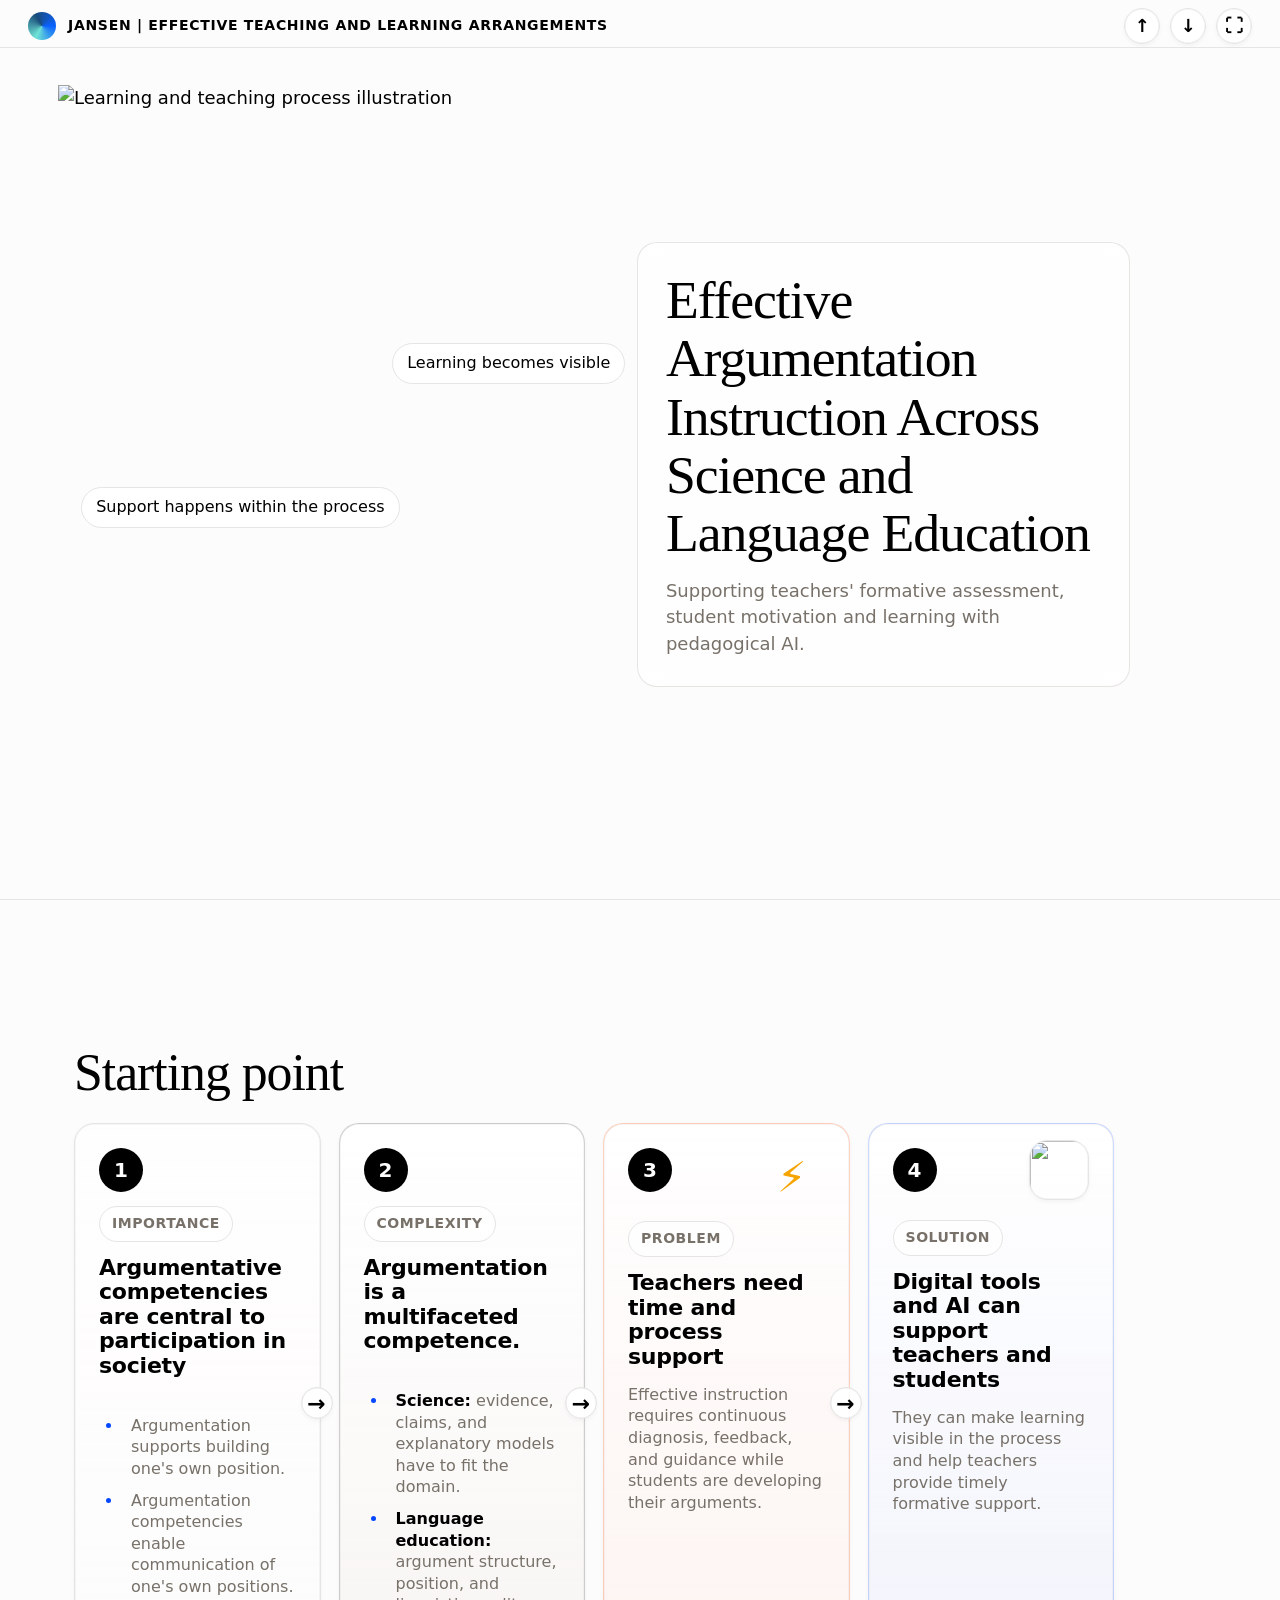
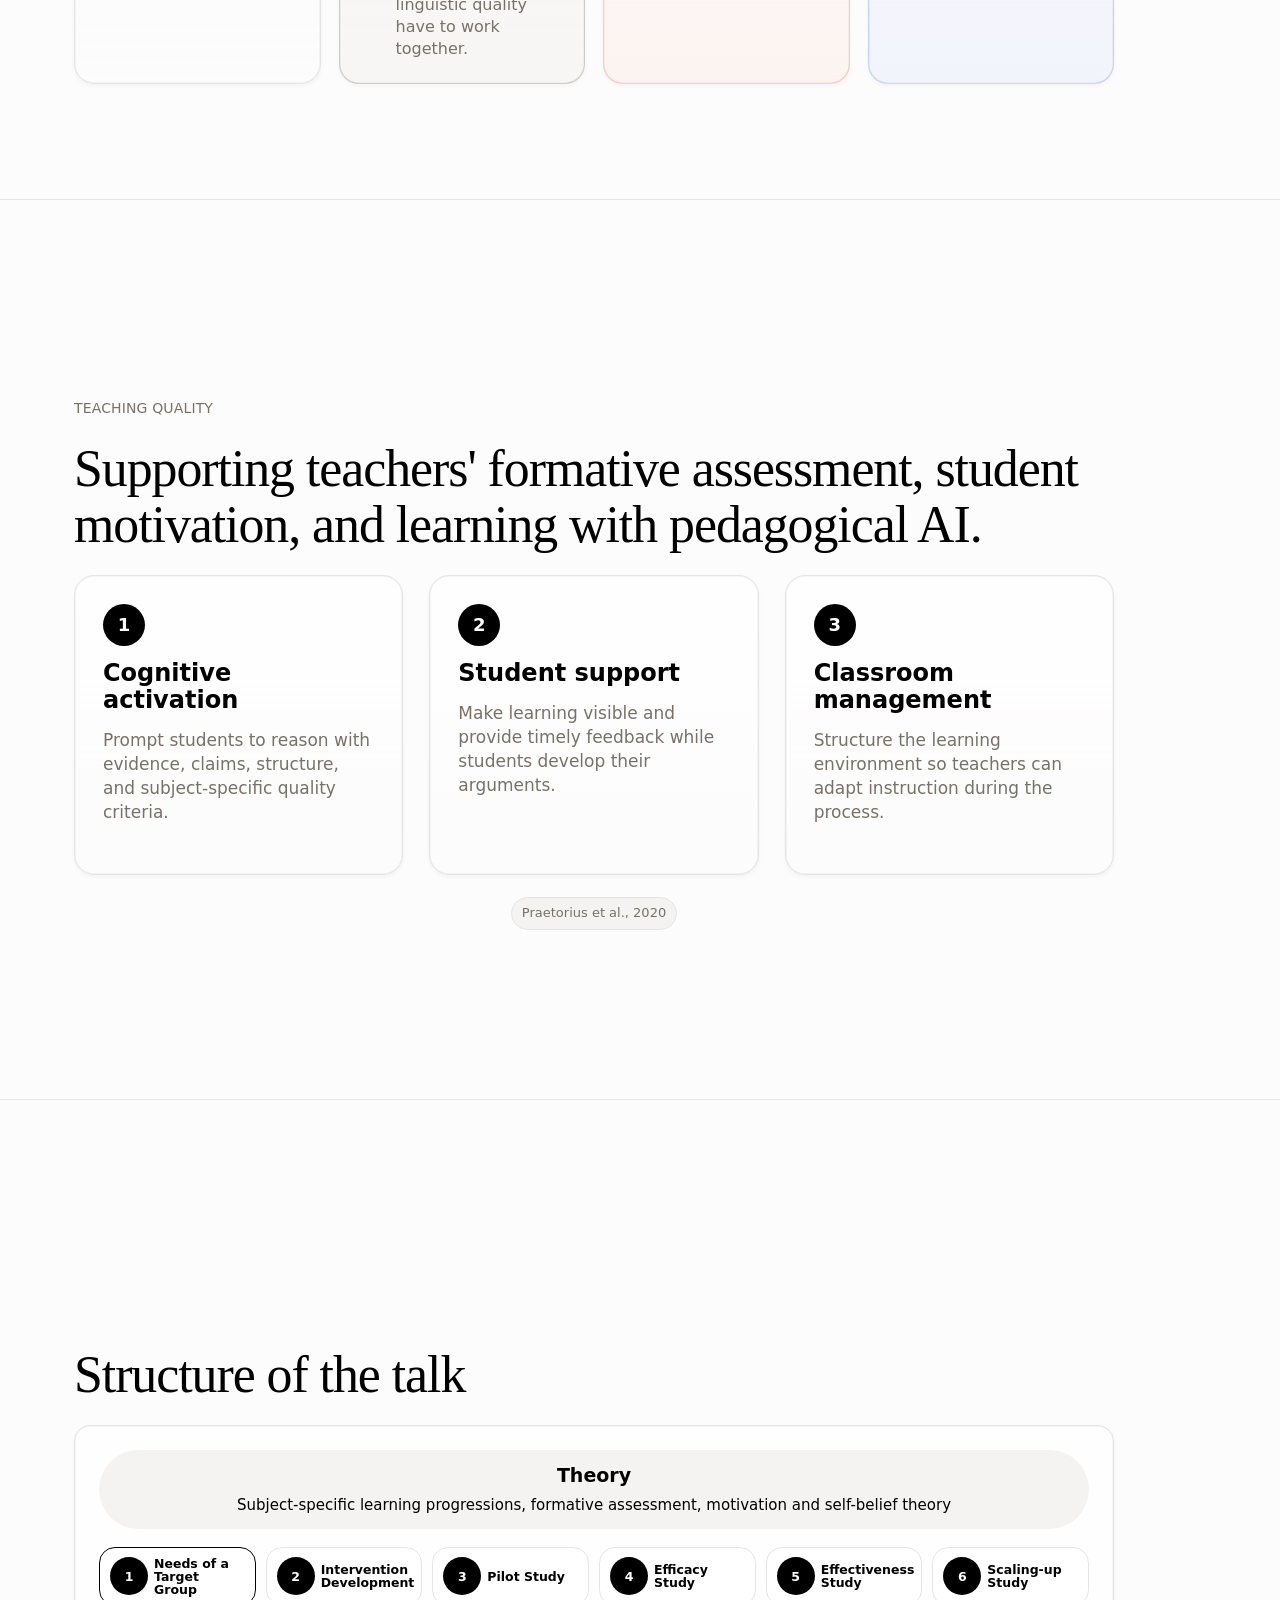
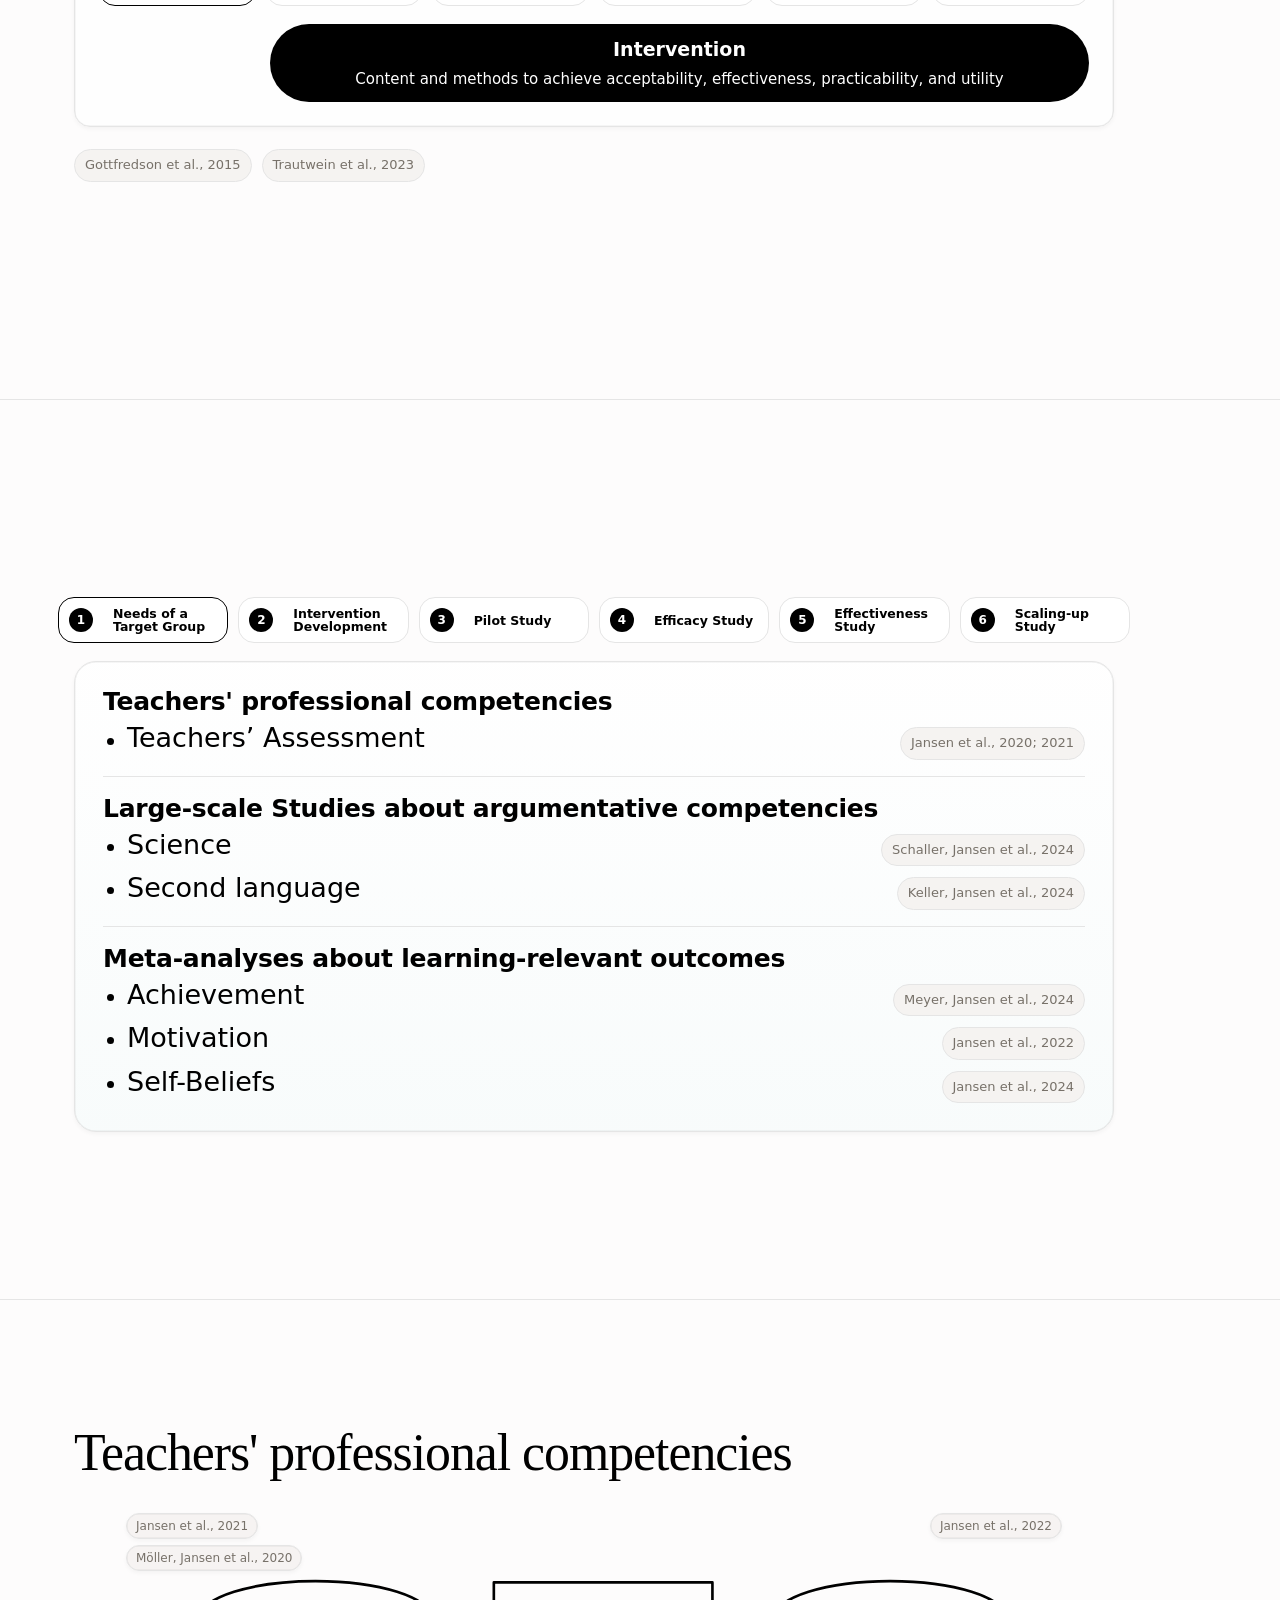
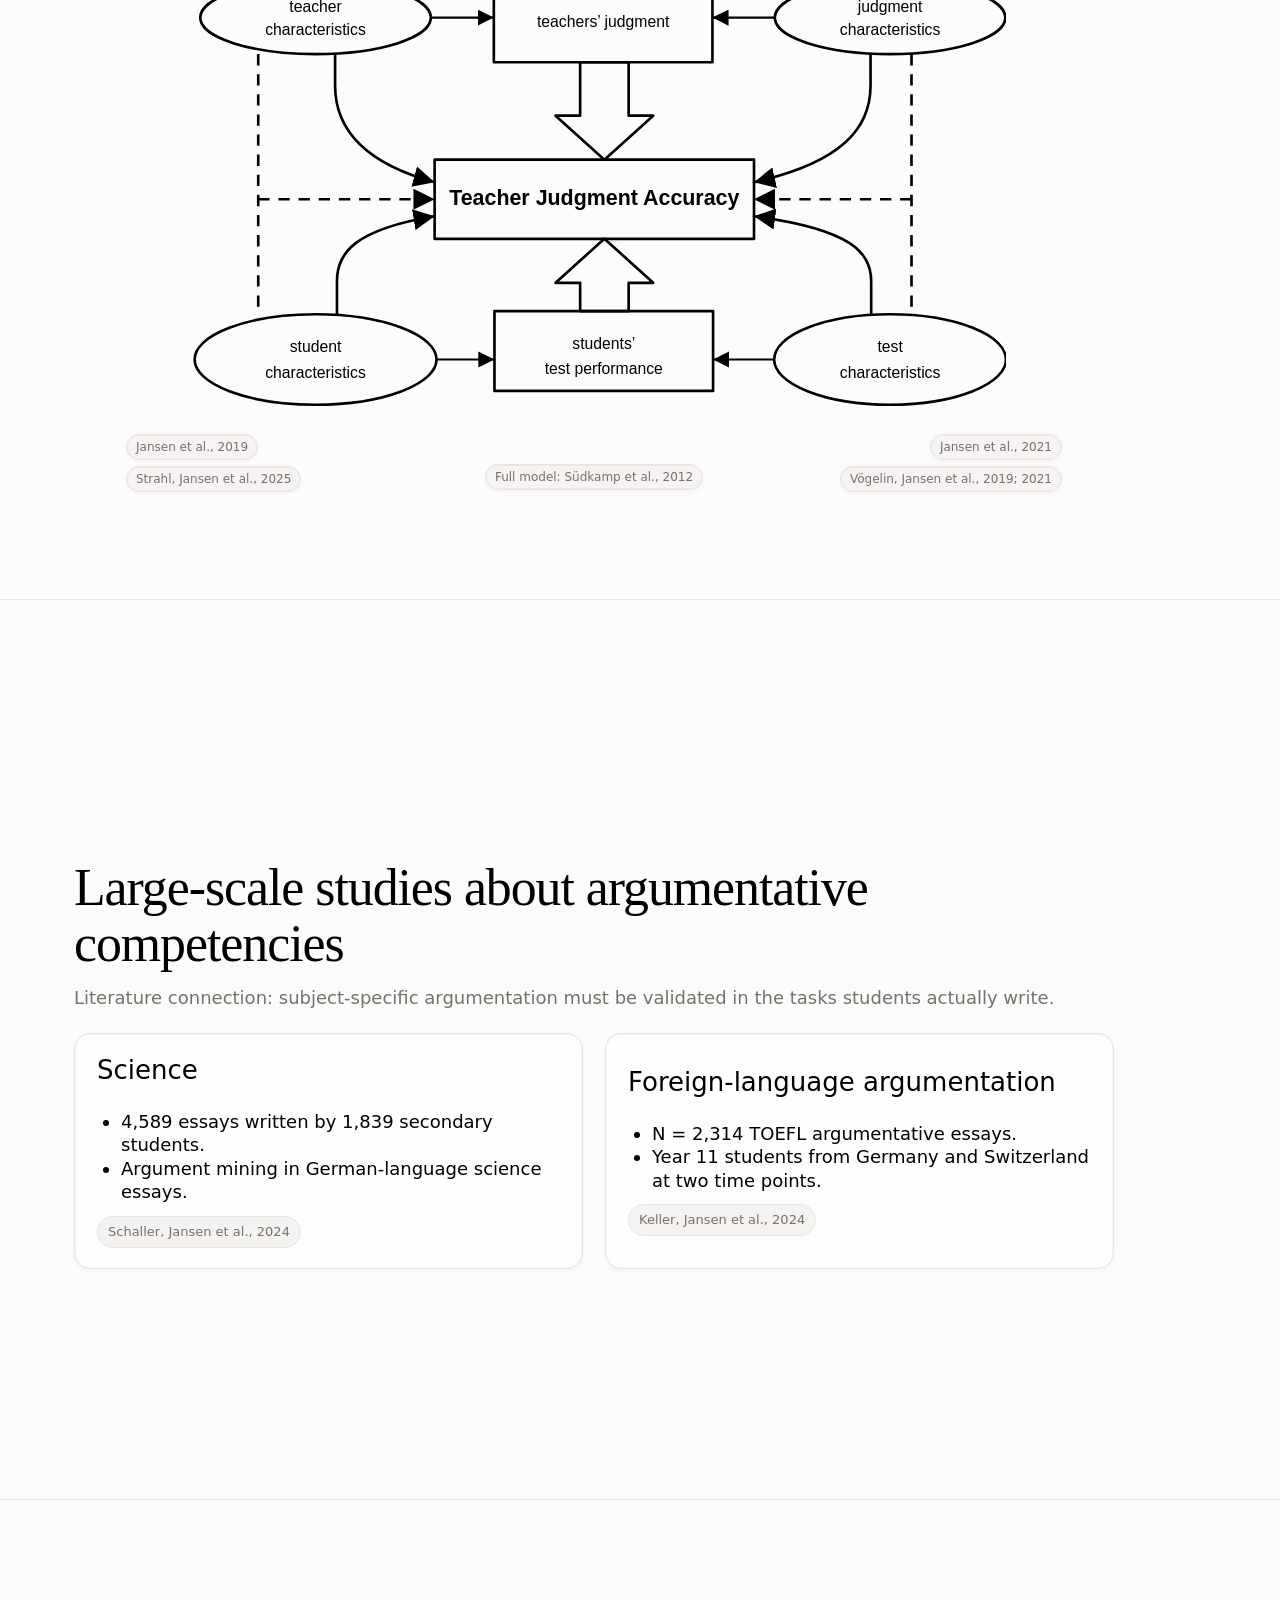
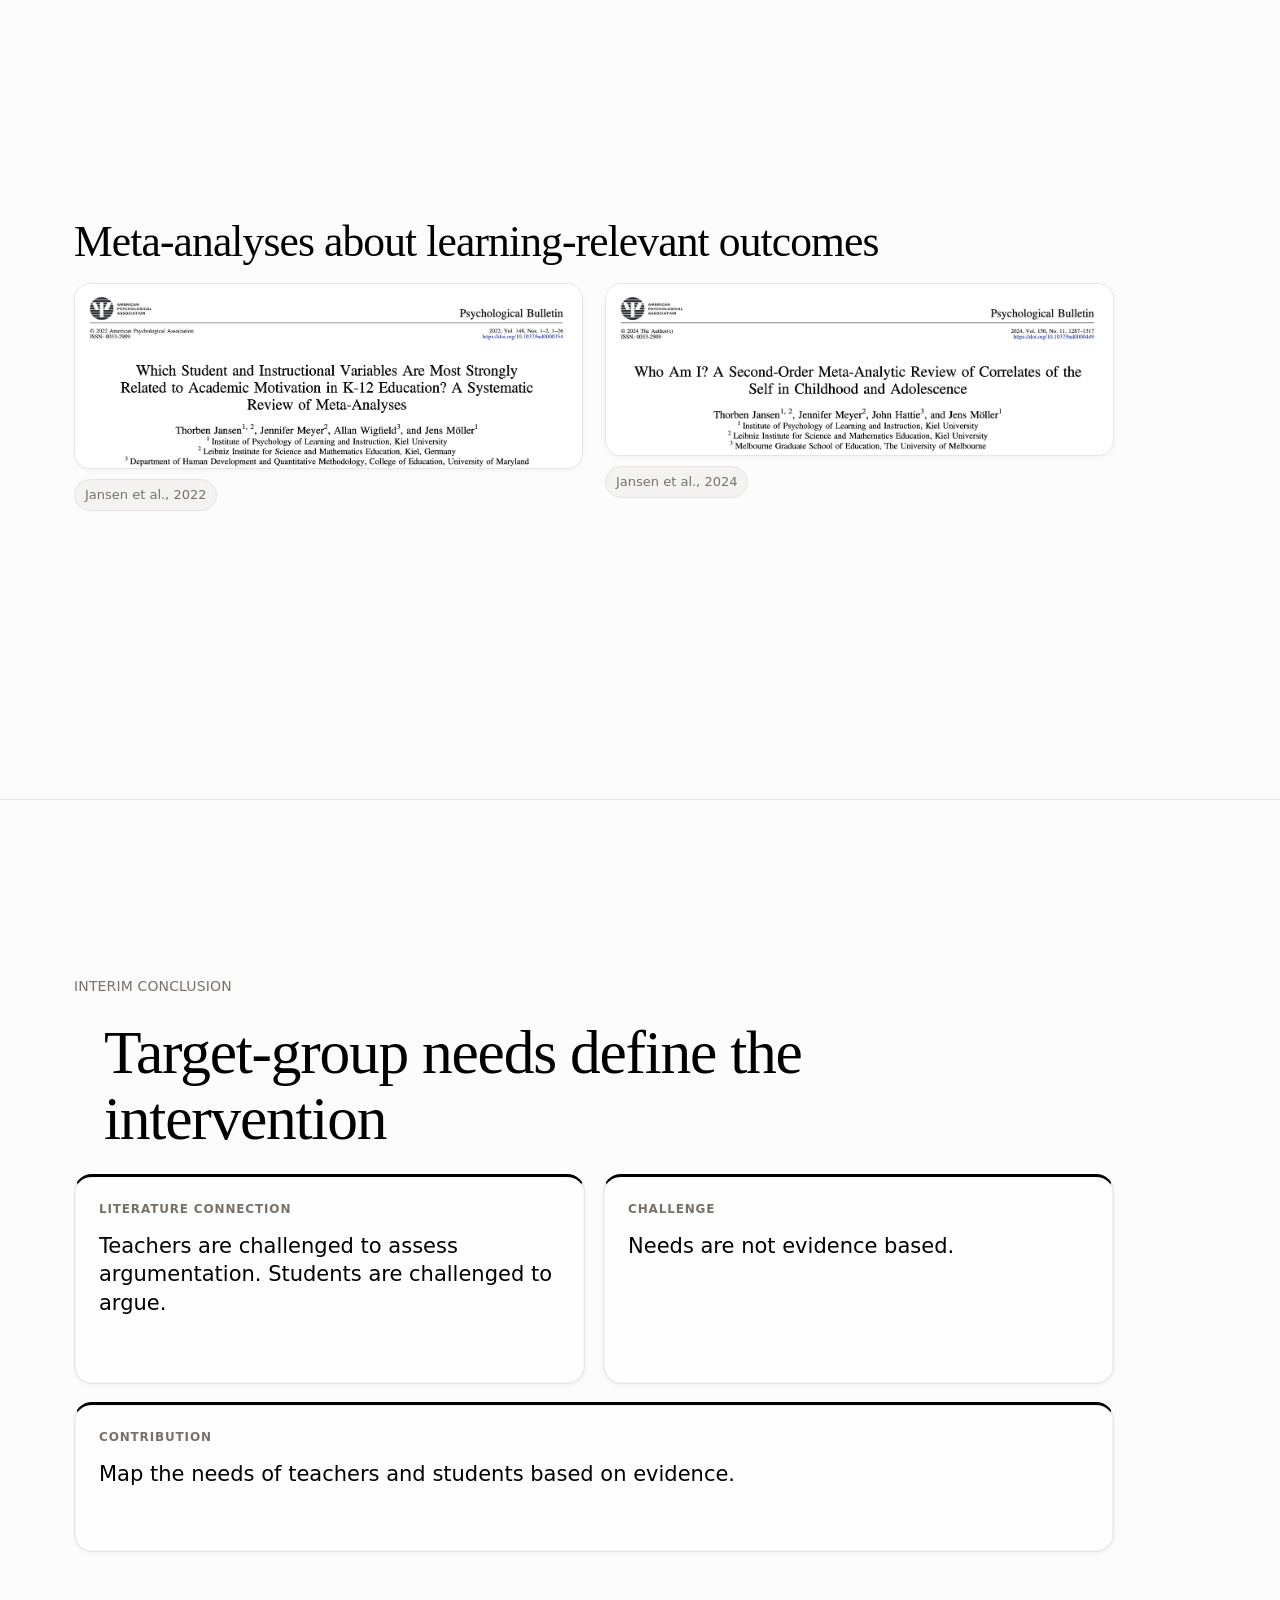
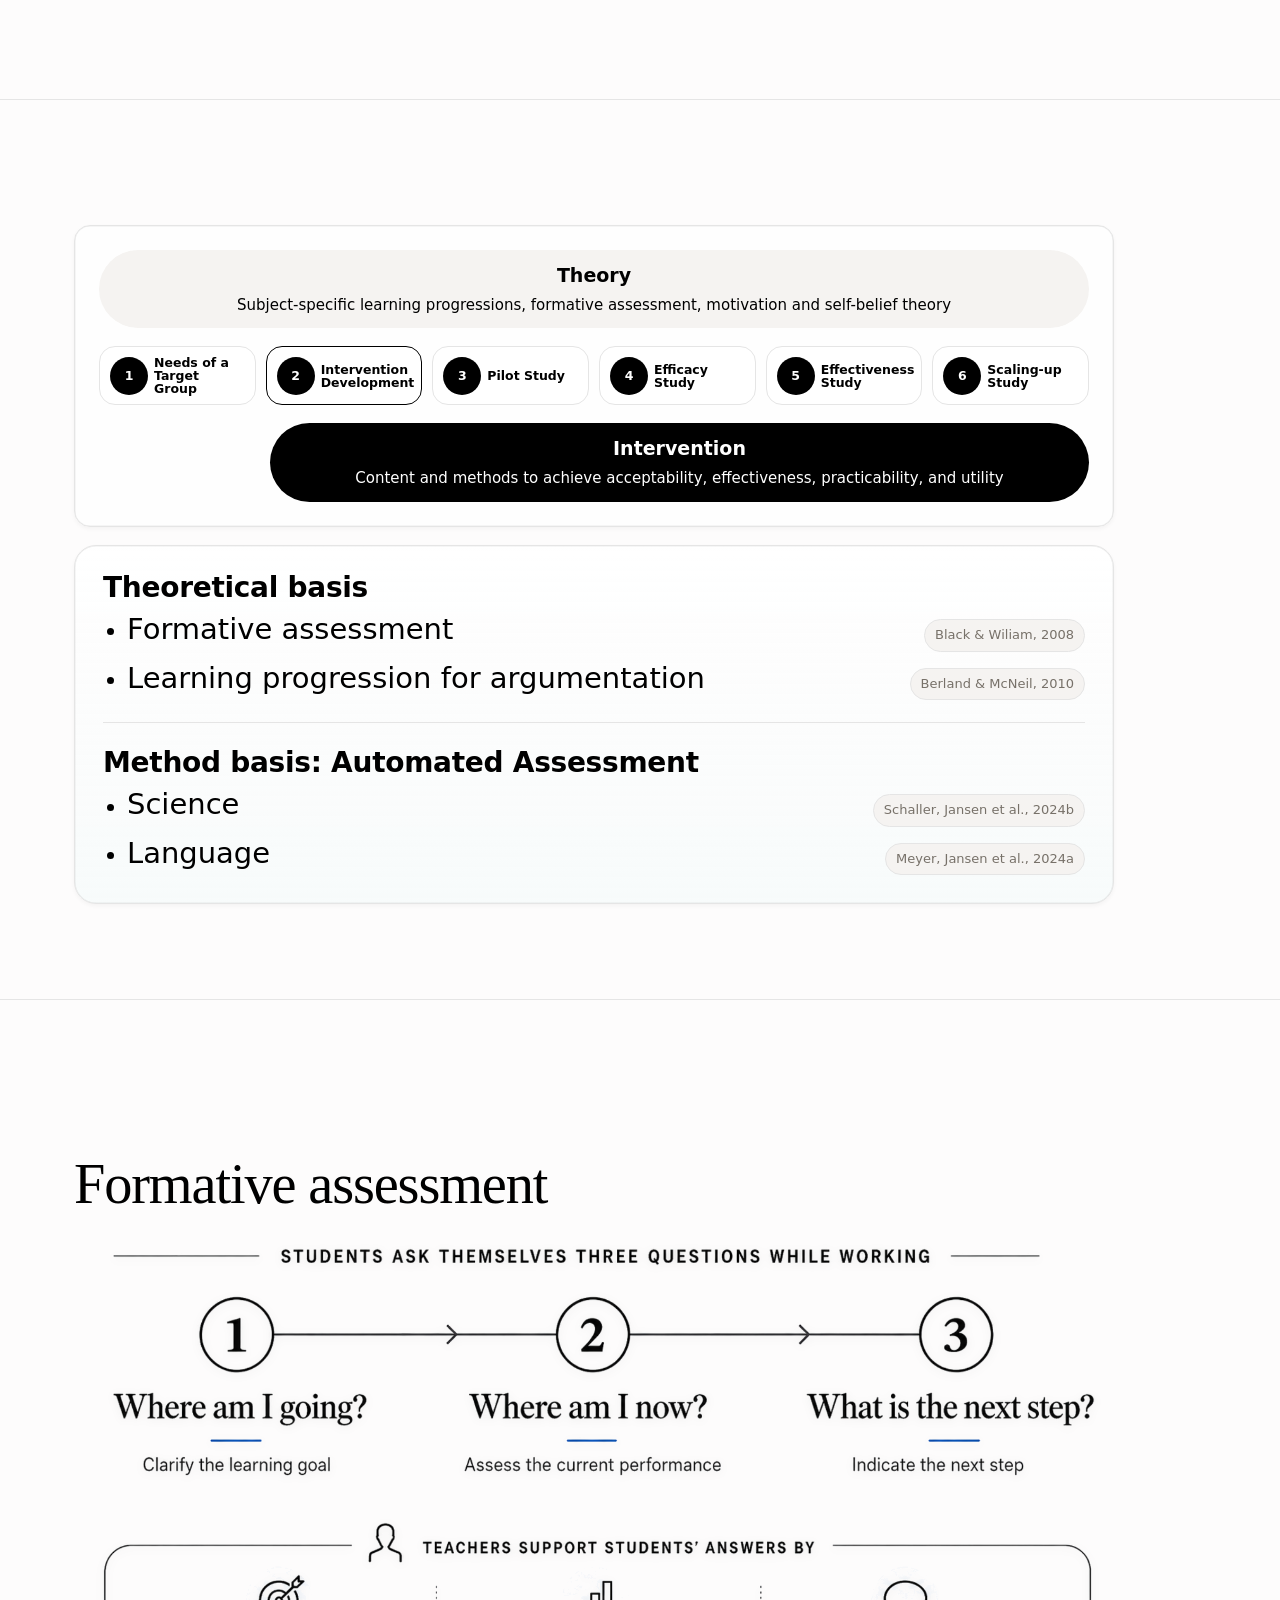
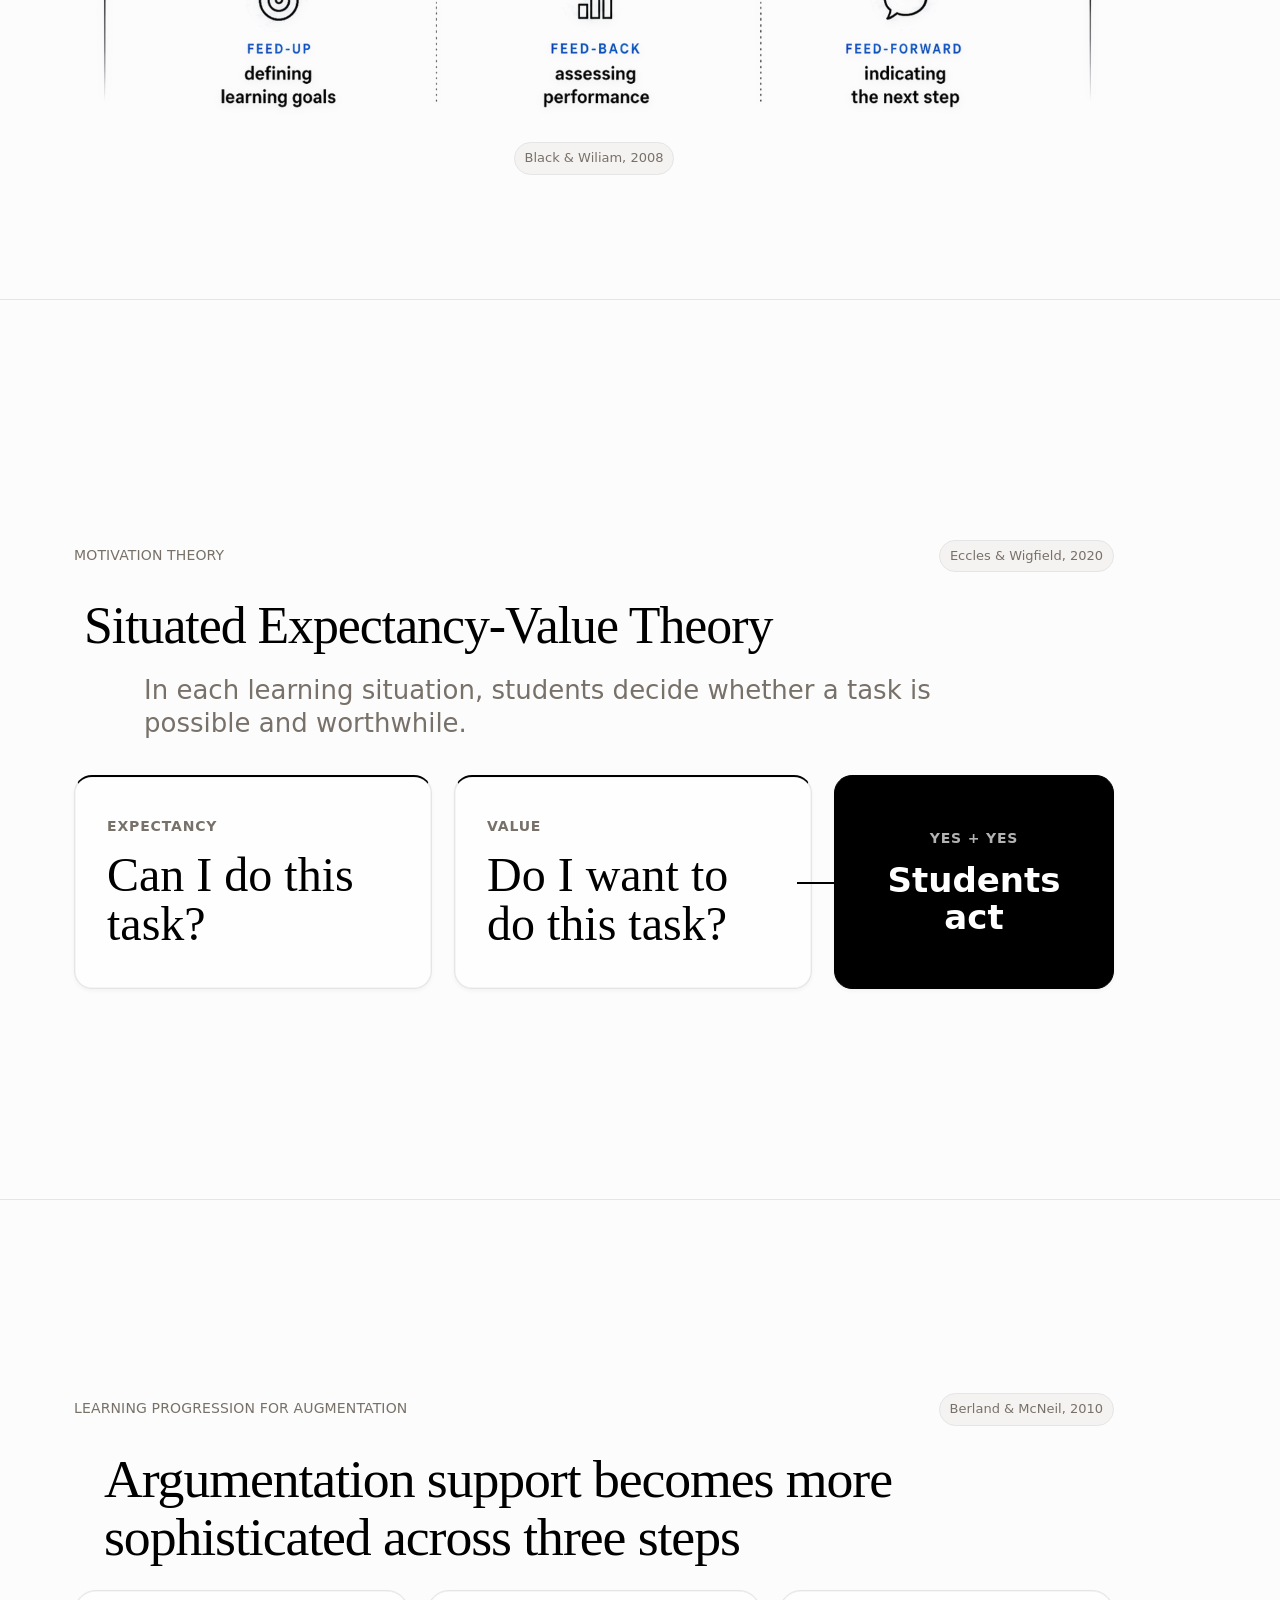
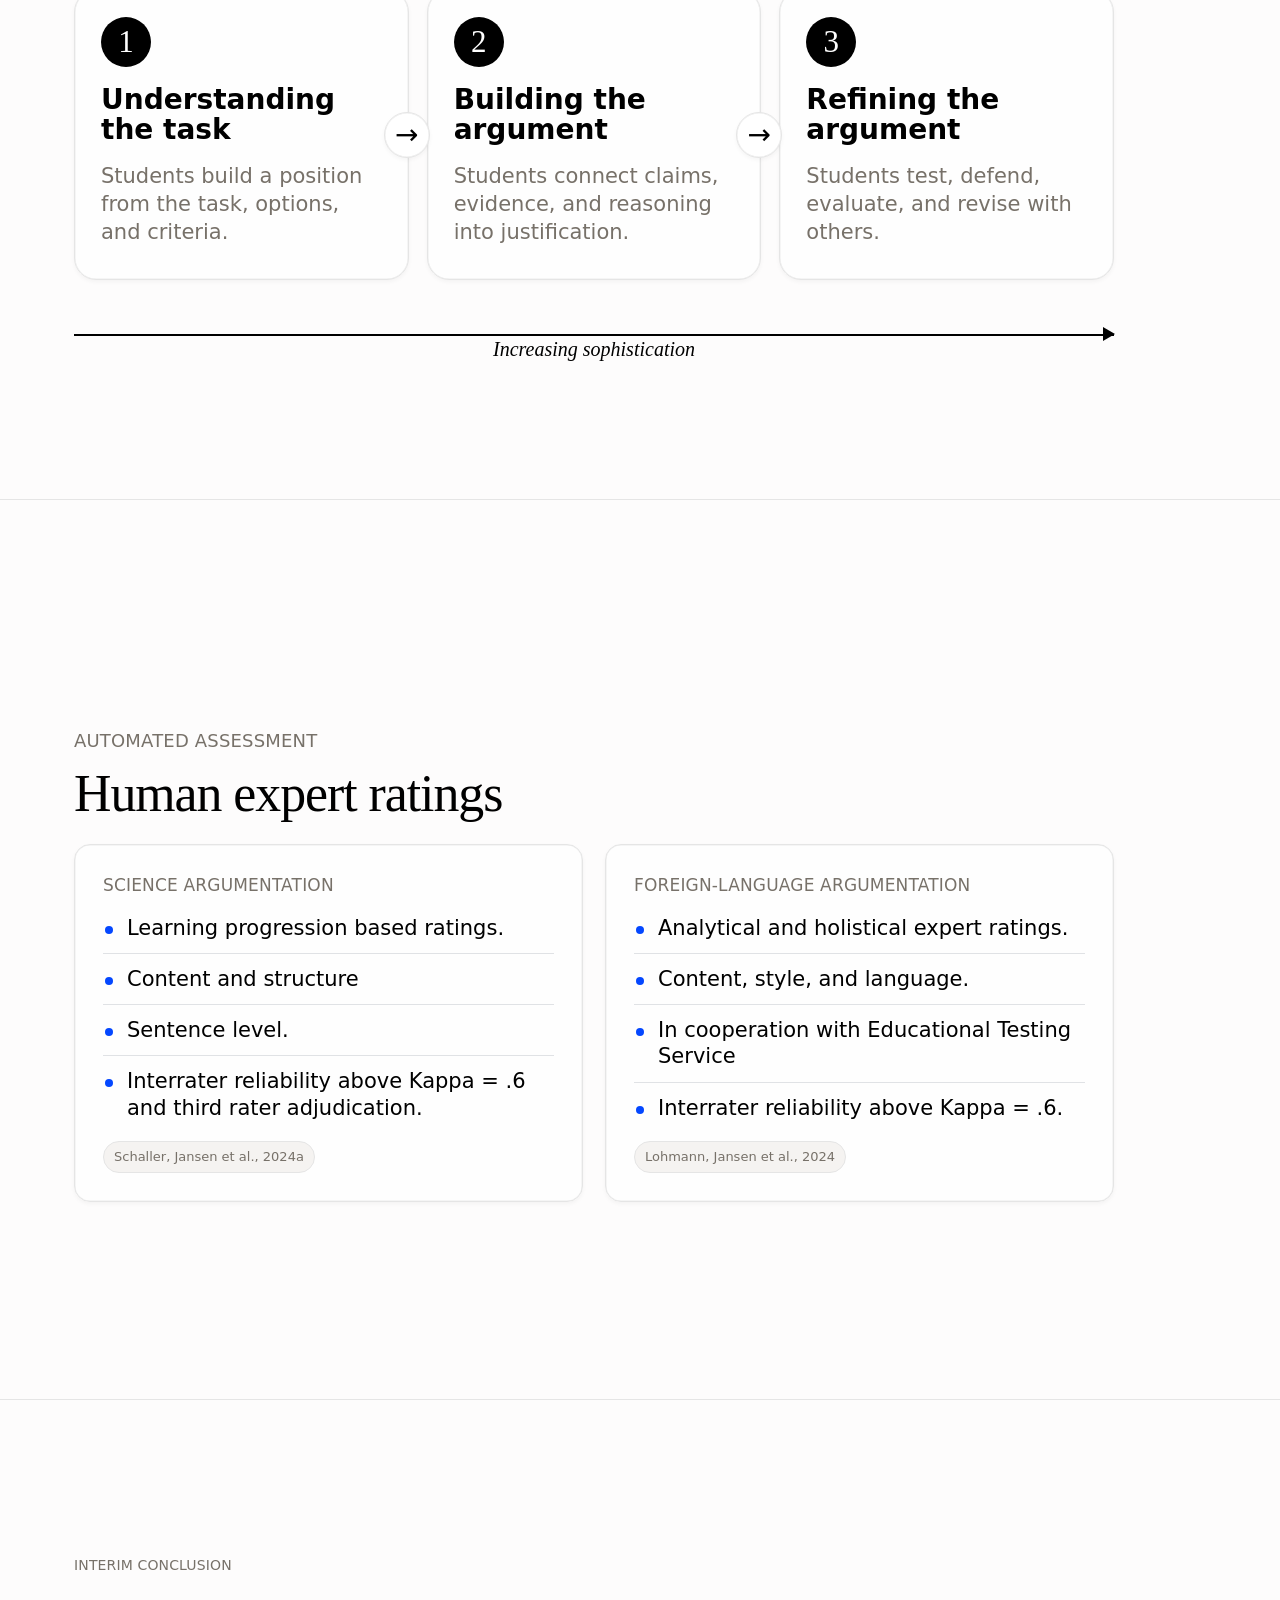
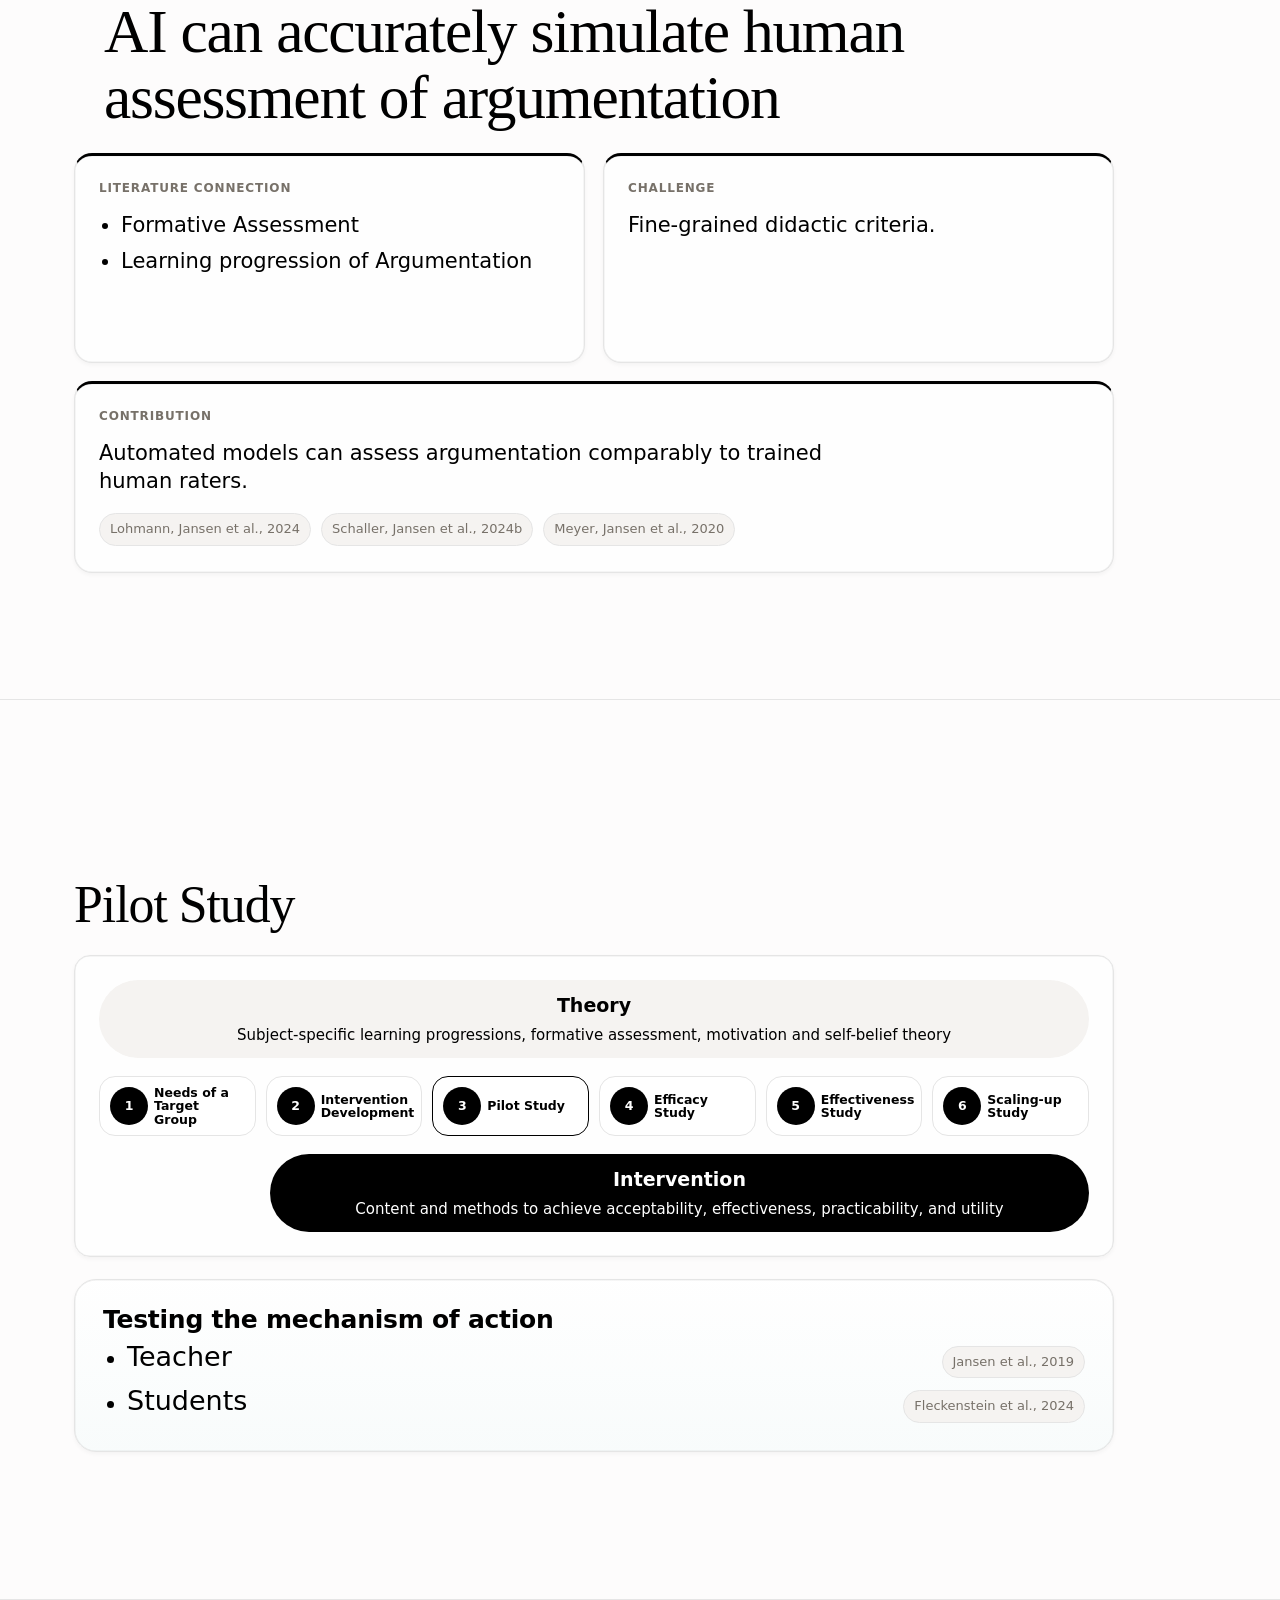
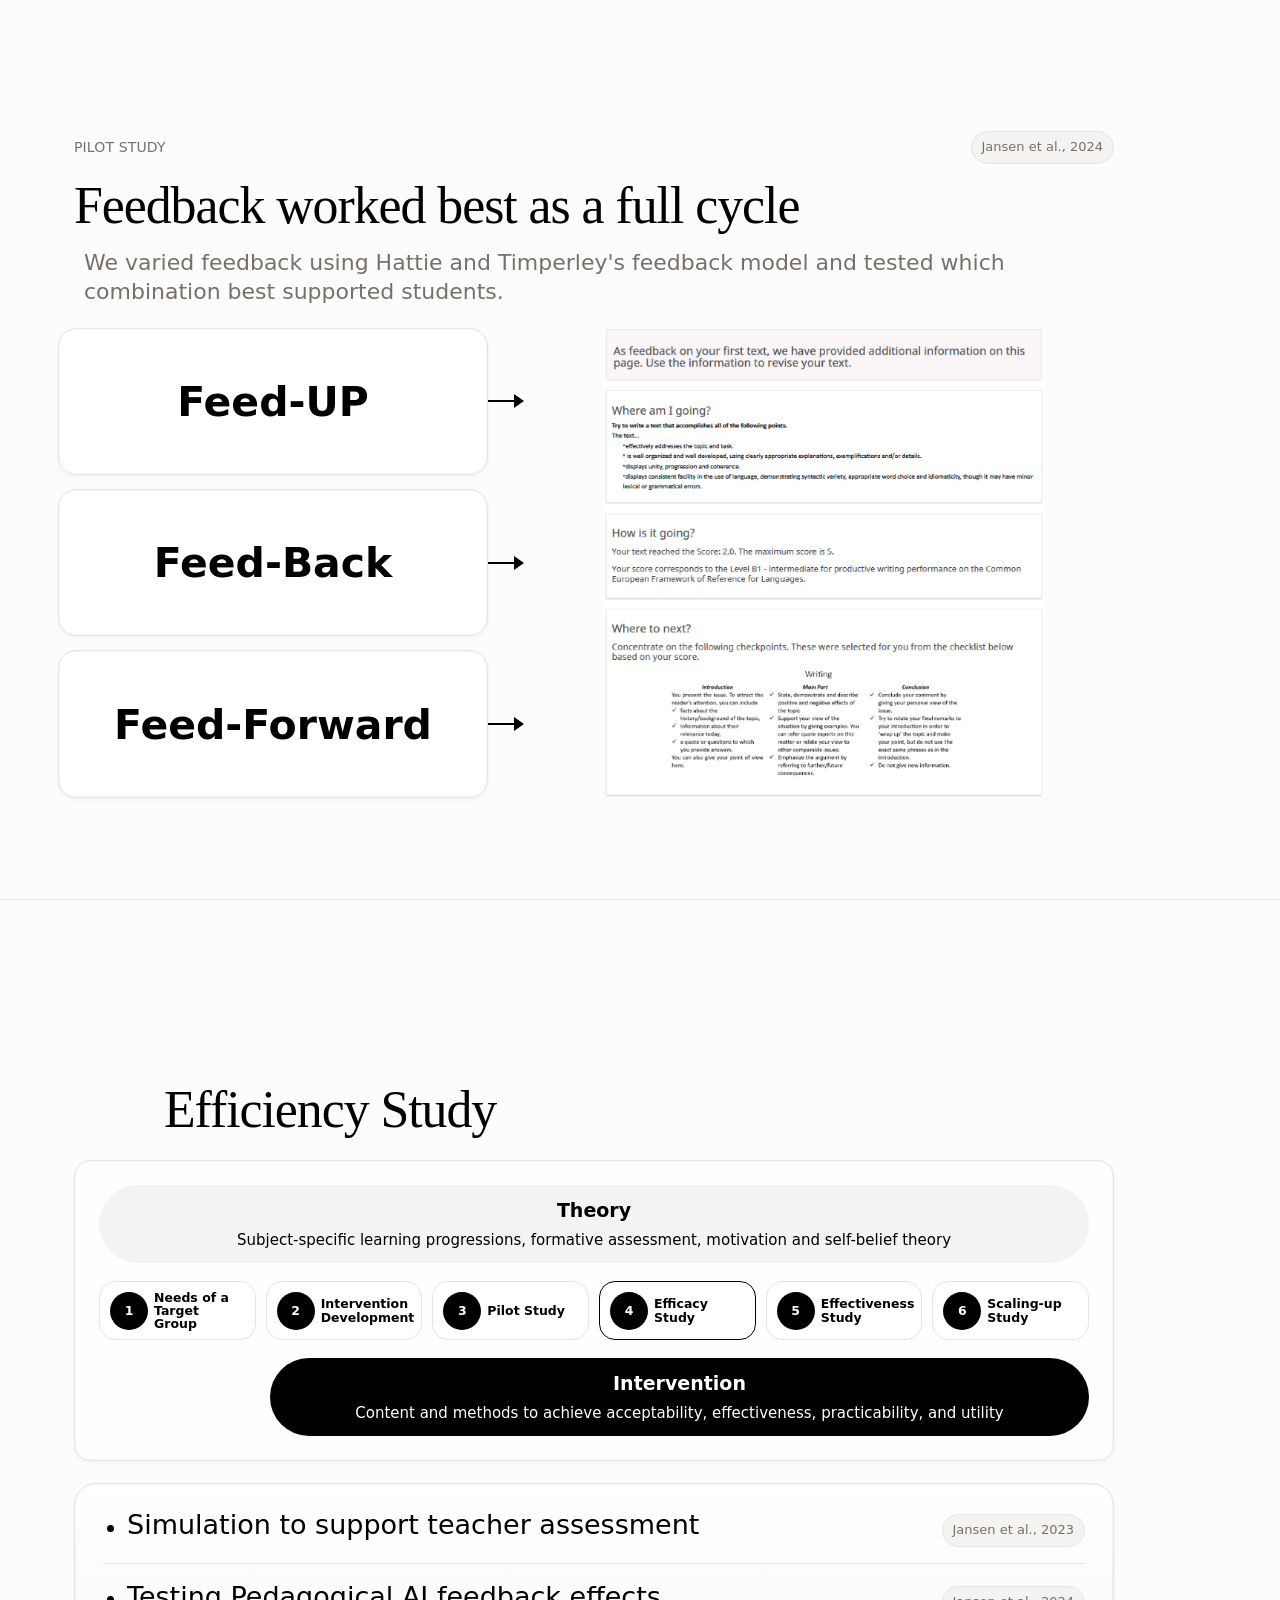
==== index.html @ 12bd55b8 "Publish Tuebingen talk site" ====
<!doctype html>
<html lang="en">
  <head>
    <meta charset="utf-8" />
    <meta name="viewport" content="width=device-width, initial-scale=1" />
    <title>Effective Argumentation Instruction Across Science and Language Education</title>
    <link rel="stylesheet" href="style.css?v=learning-progression-popups-1" />
  </head>
  <body>
    <div class="progress"><div id="progressBar"></div></div>
    <header class="topbar">
      <div class="brand"><span class="brand-mark"></span><span>Jansen | Effective Teaching and Learning Arrangements</span></div>
      <div class="controls">
        <button type="button" data-prev title="Previous section">↑</button>
        <button type="button" data-next title="Next section">↓</button>
        <button type="button" data-fullscreen title="Fullscreen">⛶</button>
      </div>
    </header>

    <aside class="pathway-rail" aria-label="Research pathway">
      <a href="#needs" data-stage-link="needs"><b>1</b><span>Needs of a Target Group</span></a>
      <a href="#development" data-stage-link="development"><b>2</b><span>Intervention Development</span></a>
      <a href="#pilot" data-stage-link="pilot"><b>3</b><span>Pilot Study</span></a>
      <a href="#efficiency-structure" data-stage-link="efficacy"><b>4</b><span>Efficacy Study</span></a>
      <a href="#effectiveness-structure" data-stage-link="effectiveness"><b>5</b><span>Effectiveness Study</span></a>
      <a href="#scaling-up-structure" data-stage-link="scaling"><b>6</b><span>Scaling-up Study</span></a>
      <div id="slideBadge">Slide 1</div>
    </aside>

    <main>
      <section class="slide hero" id="title" data-stage="opening">
        <figure class="hero-art">
          <img src="assets/learning_process_illustration.png" alt="Learning and teaching process illustration" />
          <figcaption class="callout callout-visible">Learning becomes visible</figcaption>
          <figcaption class="callout callout-process">Support happens within the process</figcaption>
        </figure>
        <div class="hero-copy">
          <h1>Effective Argumentation Instruction Across Science and Language Education</h1>
          <p>Supporting teachers' formative assessment, student motivation and learning with pedagogical AI.</p>
        </div>
      </section>

      <section class="slide starting-point" id="starting-point" data-stage="opening">
        <h1>Starting point</h1>
        <div class="sequence">
          <article class="importance">
            <span>1</span>
            <div class="sequence-label">Importance</div>
            <h2>Argumentative competencies are central to participation in society</h2>
            <ul>
              <li>Argumentation supports building one's own position.</li>
              <li>Argumentation competencies enable communication of one's own positions.</li>
            </ul>
          </article>
          <article class="complexity">
            <span>2</span>
            <div class="sequence-label">Complexity</div>
            <h2>Argumentation is a multifaceted competence.</h2>
            <ul>
              <li><strong>Science:</strong> evidence, claims, and explanatory models have to fit the domain.</li>
              <li><strong>Language education:</strong> argument structure, position, and linguistic quality have to work together.</li>
            </ul>
          </article>
          <article class="problem">
            <span>3</span>
            <div class="sequence-icon sequence-icon--problem">⚡</div>
            <div class="sequence-label">Problem</div>
            <h2>Teachers need time and process support</h2>
            <p>Effective instruction requires continuous diagnosis, feedback, and guidance while students are developing their arguments.</p>
          </article>
          <article class="solution">
            <span>4</span>
            <img class="sequence-icon sequence-icon--solution" src="assets/learning_process_illustration.png" alt="" />
            <div class="sequence-label">Solution</div>
            <h2>Digital tools and AI can support teachers and students</h2>
            <p>They can make learning visible in the process and help teachers provide timely formative support.</p>
          </article>
        </div>
      </section>

      <section class="slide frame" id="augmentation-frame" data-stage="opening">
        <p class="eyebrow">Teaching quality</p>
        <h1>Supporting teachers' formative assessment, student motivation, and learning with pedagogical AI.</h1>
        <div class="quality-grid">
          <article>
            <span>1</span>
            <h2>Cognitive activation</h2>
            <p>Prompt students to reason with evidence, claims, structure, and subject-specific quality criteria.</p>
          </article>
          <article>
            <span>2</span>
            <h2>Student support</h2>
            <p>Make learning visible and provide timely feedback while students develop their arguments.</p>
          </article>
          <article>
            <span>3</span>
            <h2>Classroom management</h2>
            <p>Structure the learning environment so teachers can adapt instruction during the process.</p>
          </article>
        </div>
        <div class="reference-line quality-reference"><span>Praetorius et al., 2020</span></div>
      </section>

      <section class="slide structure" id="structure" data-stage="opening">
        <h1>Structure of the talk</h1>
        <div class="cycle-card">
          <div class="theory-band"><strong>Theory</strong><span>Subject-specific learning progressions, formative assessment, motivation and self-belief theory</span></div>
          <div class="stage-row">
            <a href="#needs" class="active"><b>1</b><span>Needs of a Target Group</span></a>
            <a href="#development"><b>2</b><span>Intervention Development</span></a>
            <a href="#pilot"><b>3</b><span>Pilot Study</span></a>
            <a href="#efficiency-structure"><b>4</b><span>Efficacy Study</span></a>
            <a href="#effectiveness-structure"><b>5</b><span>Effectiveness Study</span></a>
            <a href="#scaling-up-structure"><b>6</b><span>Scaling-up Study</span></a>
          </div>
          <div class="intervention-band"><strong>Intervention</strong><span>Content and methods to achieve acceptability, effectiveness, practicability, and utility</span></div>
        </div>
        <div class="reference-line">
          <span>Gottfredson et al., 2015</span>
          <span>Trautwein et al., 2023</span>
        </div>
      </section>

      <section class="slide evidence-step" id="needs" data-stage="needs">
        <div class="mini-pathway">
          <span class="active"><b>1</b>Needs of a Target Group</span>
          <span><b>2</b>Intervention Development</span>
          <span><b>3</b>Pilot Study</span>
          <span><b>4</b>Efficacy Study</span>
          <span><b>5</b>Effectiveness Study</span>
          <span><b>6</b>Scaling-up Study</span>
        </div>
        <div class="needs-bullets needs-frame">
          <a href="#teacher-model" class="needs-group">
            <h2>Teachers' professional competencies</h2>
            <div class="needs-row"><p>Teachers’ Assessment</p><span class="ref">Jansen et al., 2020; 2021</span></div>
          </a>
          <a href="#large-scale-studies" class="needs-group">
            <h2>Large-scale Studies about argumentative competencies</h2>
            <div class="needs-row"><p>Science</p><span class="ref">Schaller, Jansen et al., 2024</span></div>
            <div class="needs-row"><p>Second language</p><span class="ref">Keller, Jansen et al., 2024</span></div>
          </a>
          <a href="#meta-analyses" class="needs-group">
            <h2>Meta-analyses about learning-relevant outcomes</h2>
            <div class="needs-row"><p>Achievement</p><span class="ref">Meyer, Jansen et al., 2024</span></div>
            <div class="needs-row"><p>Motivation</p><span class="ref">Jansen et al., 2022</span></div>
            <div class="needs-row"><p>Self-Beliefs</p><span class="ref">Jansen et al., 2024</span></div>
          </a>
        </div>
      </section>

      <section class="slide image-slide" id="teacher-model" data-stage="needs">
        <h1>Teachers' professional competencies</h1>
        <figure class="full-model teacher-judgment-model">
          <img src="assets/teacher_judgment_accuracy_model.svg" alt="Exact teacher judgment accuracy model" />
          <figcaption class="model-ref model-ref--teacher">
            <span>Jansen et al., 2021</span>
            <span>Möller, Jansen et al., 2020</span>
          </figcaption>
          <figcaption class="model-ref model-ref--judgment">
            <span>Jansen et al., 2022</span>
          </figcaption>
          <figcaption class="model-ref model-ref--student">
            <span>Jansen et al., 2019</span>
            <span>Strahl, Jansen et al., 2025</span>
          </figcaption>
          <figcaption class="model-ref model-ref--test">
            <span>Jansen et al., 2021</span>
            <span>Vögelin, Jansen et al., 2019; 2021</span>
          </figcaption>
          <figcaption class="model-ref model-ref--full">
            <span>Full model: Südkamp et al., 2012</span>
          </figcaption>
        </figure>
      </section>

      <section class="slide large-scale" id="large-scale-studies" data-stage="needs">
        <header class="section-title">
          <h1>Large-scale studies about argumentative competencies</h1>
          <p>Literature connection: subject-specific argumentation must be validated in the tasks students actually write.</p>
        </header>
        <div class="two-cards">
          <button class="study-card" type="button" data-open="science-task">
            <h2>Science</h2>
            <ul>
              <li>4,589 essays written by 1,839 secondary students.</li>
              <li>Argument mining in German-language science essays.</li>
            </ul>
            <span class="ref">Schaller, Jansen et al., 2024</span>
          </button>
          <button class="study-card" type="button" data-open="foreign-language-task">
            <h2>Foreign-language argumentation</h2>
            <ul>
              <li>N = 2,314 TOEFL argumentative essays.</li>
              <li>Year 11 students from Germany and Switzerland at two time points.</li>
            </ul>
            <span class="ref">Keller, Jansen et al., 2024</span>
          </button>
        </div>
      </section>

      <section class="slide meta-analyses" id="meta-analyses" data-stage="needs">
        <header class="section-title">
          <h1>Meta-analyses about learning-relevant outcomes</h1>
        </header>
        <div class="meta-paper-grid">
          <figure>
            <img src="assets/meta_analysis_motivation_cover.png" alt="Psychological Bulletin article on motivation in K-12 education" />
            <figcaption><span class="ref">Jansen et al., 2022</span></figcaption>
          </figure>
          <figure>
            <img src="assets/meta_analysis_self_beliefs_cover.png" alt="Psychological Bulletin article on correlates of the self in childhood and adolescence" />
            <figcaption><span class="ref">Jansen et al., 2024</span></figcaption>
          </figure>
        </div>
      </section>

      <section class="slide interim" id="interim-diagnosis" data-stage="needs">
        <p class="eyebrow">Interim conclusion</p>
        <h1>Target-group needs define the intervention</h1>
        <div class="interim-summary">
          <article><span>Literature connection</span><p>Teachers are challenged to assess argumentation. Students are challenged to argue.</p></article>
          <article><span>Challenge</span><p>Needs are not evidence based.</p></article>
          <article><span>Contribution</span><p>Map the needs of teachers and students based on evidence.</p></article>
        </div>
      </section>

      <section class="slide structure evidence-step development-structure" id="development" data-stage="development">
        <div class="cycle-card cycle-card--compact">
          <div class="theory-band"><strong>Theory</strong><span>Subject-specific learning progressions, formative assessment, motivation and self-belief theory</span></div>
          <div class="stage-row">
            <a href="#needs"><b>1</b><span>Needs of a Target Group</span></a>
            <a href="#development" class="active"><b>2</b><span>Intervention Development</span></a>
            <a href="#pilot"><b>3</b><span>Pilot Study</span></a>
            <a href="#efficiency-structure"><b>4</b><span>Efficacy Study</span></a>
            <a href="#effectiveness-structure"><b>5</b><span>Effectiveness Study</span></a>
            <a href="#scaling-up-structure"><b>6</b><span>Scaling-up Study</span></a>
          </div>
          <div class="intervention-band"><strong>Intervention</strong><span>Content and methods to achieve acceptability, effectiveness, practicability, and utility</span></div>
        </div>
        <div class="basis-frame needs-frame">
          <a href="#formative" class="basis-group">
            <div class="basis-heading">
              <h2>Theoretical basis</h2>
            </div>
            <div class="basis-row"><p>Formative assessment</p><span class="ref">Black &amp; Wiliam, 2008</span></div>
            <div class="basis-row"><p>Learning progression for argumentation</p><span class="ref">Berland &amp; McNeil, 2010</span></div>
          </a>
          <a href="#corpora" class="basis-group">
            <div class="basis-heading">
              <h2>Method basis: Automated Assessment</h2>
            </div>
            <div class="basis-row"><p>Science</p><span class="ref">Schaller, Jansen et al., 2024b</span></div>
            <div class="basis-row"><p>Language</p><span class="ref">Meyer, Jansen et al., 2024a</span></div>
          </a>
        </div>
      </section>

      <section class="slide formative formative--full-image" id="formative" data-stage="development">
        <h1>Formative assessment</h1>
        <figure class="formative-picture formative-picture--full">
          <img src="assets/formative_assessment_questions_model.png" alt="Students ask themselves three questions while working; teachers support students' answers through feed-up, feedback, and feed-forward." />
        </figure>
        <span class="ref formative-ref">Black &amp; Wiliam, 2008</span>
      </section>

      <section class="slide sevt-slide" id="situated-expectancy-value" data-stage="development">
        <div class="eyebrow-row sevt-eyebrow-row">
          <p class="eyebrow">Motivation theory</p>
          <span class="ref">Eccles &amp; Wigfield, 2020</span>
        </div>
        <h1>Situated Expectancy-Value Theory</h1>
        <p class="sevt-lead">In each learning situation, students decide whether a task is possible and worthwhile.</p>
        <div class="sevt-model" aria-label="Situated expectancy-value decision model">
          <article>
            <span>Expectancy</span>
            <h2>Can I do this task?</h2>
          </article>
          <article>
            <span>Value</span>
            <h2>Do I want to do this task?</h2>
          </article>
          <div class="sevt-action">
            <span>Yes + yes</span>
            <strong>Students act</strong>
          </div>
        </div>
      </section>

      <section class="slide learning-progression learning-progression-overview" id="learning-progression" data-stage="development">
        <div class="eyebrow-row">
          <p class="eyebrow">Learning progression for augmentation</p>
          <span class="ref">Berland &amp; McNeil, 2010</span>
        </div>
        <h1>Argumentation support becomes more sophisticated across three steps</h1>
        <div class="progression-map">
          <button type="button" data-open="learning-progression-task-modal">
            <span class="step-number">1</span>
            <h2>Understanding the task</h2>
            <p>Students build a position from the task, options, and criteria.</p>
          </button>
          <button type="button" data-open="learning-progression-argument-modal">
            <span class="step-number">2</span>
            <h2>Building the argument</h2>
            <p>Students connect claims, evidence, and reasoning into justification.</p>
          </button>
          <button type="button" data-open="learning-progression-refine-modal">
            <span class="step-number">3</span>
            <h2>Refining the argument</h2>
            <p>Students test, defend, evaluate, and revise with others.</p>
          </button>
        </div>
        <div class="progression-arrow"><span>Increasing sophistication</span></div>
      </section>

      <dialog class="modal modal--wide learning-progression learning-progression-modal" id="learning-progression-task-modal">
        <button type="button" data-close>Close</button>
        <div class="progression-track" aria-label="Learning progression step 1 of 3">
          <span class="is-active">1 Understanding the task</span>
          <span>2 Building the argument</span>
          <span>3 Refining the argument</span>
        </div>
        <header class="progression-header">
          <span class="step-number">1</span>
          <div>
            <h1>Understanding the task</h1>
            <p>Build a position.</p>
          </div>
        </header>
        <div class="task-choice">
          <p class="question">Which energy converter should the district in northern Germany promote in order to meet its energy needs with renewables only?</p>
          <div class="energy-options">
            <article><span class="energy-icon">W</span><strong>Wind park</strong><small>Option 1</small></article>
            <article><span class="energy-icon">S</span><strong>Solar park</strong><small>Option 2</small></article>
            <article><span class="energy-icon">H</span><strong>Hydroelectric power plant</strong><small>Option 3</small></article>
          </div>
          <div class="criteria-row">
            <span>Energy output</span>
            <span>Climate impact</span>
            <span>Reliability</span>
          </div>
          <div class="initial-position"><strong>Initial position:</strong> Promote a wind park.</div>
        </div>
        <div class="reference-line"><span>Berland &amp; McNeil, 2010</span></div>
      </dialog>

      <dialog class="modal modal--wide learning-progression learning-progression-modal" id="learning-progression-argument-modal">
        <button type="button" data-close>Close</button>
        <div class="progression-track" aria-label="Learning progression step 2 of 3">
          <span>1 Understanding the task</span>
          <span class="is-active">2 Building the argument</span>
          <span>3 Refining the argument</span>
        </div>
        <header class="progression-header">
          <span class="step-number">2</span>
          <div>
            <h1>Building the argument</h1>
            <p>From position to justification.</p>
          </div>
        </header>
        <div class="argument-ladder">
          <article>
            <span>A</span>
            <h2>Claim + Data</h2>
            <p><strong>Claim:</strong> Promote a wind park.</p>
          </article>
          <article>
            <span>B</span>
            <h2>Claim + Evidence</h2>
            <p><strong>Data / evidence:</strong> Strong local wind potential.</p>
          </article>
          <article>
            <span>C</span>
            <h2>Evidence + Reasoning</h2>
            <p><strong>Reasoning:</strong> High output with low emissions.</p>
          </article>
          <article>
            <span>D</span>
            <h2>Coordinated Argument</h2>
            <p>High output with low emissions makes wind the best fit.</p>
            <p class="counterclaim"><strong>Counterclaim / rebuttal:</strong> Solar and hydro also help, but wind best fits local conditions.</p>
          </article>
        </div>
        <div class="reference-line"><span>Osborne et al., 2016</span></div>
      </dialog>

      <dialog class="modal modal--wide learning-progression learning-progression-modal" id="learning-progression-refine-modal">
        <button type="button" data-close>Close</button>
        <div class="progression-track" aria-label="Learning progression step 3 of 3">
          <span>1 Understanding the task</span>
          <span>2 Building the argument</span>
          <span class="is-active">3 Refining the argument</span>
        </div>
        <header class="progression-header">
          <span class="step-number">3</span>
          <div>
            <h1>Refining the argument</h1>
            <p>Test with others.</p>
          </div>
        </header>
        <div class="refinement-grid">
          <div class="refinement-cycle">
            <span>Question</span>
            <span>Defend</span>
            <span>Evaluate</span>
            <span>Refine</span>
          </div>
          <article>
            <span class="trophy">★</span>
            <h2>Improved argument</h2>
            <p>Stronger and more convincing.</p>
          </article>
        </div>
        <div class="sophistication-line"><span>Increasing sophistication</span></div>
      </dialog>

      <section class="slide corpora" id="corpora" data-stage="development">
        <header class="section-title">
          <p class="eyebrow">Automated assessment</p>
          <h1>Human expert ratings</h1>
        </header>
        <div class="two-cards">
          <button class="corpus-card" type="button" data-open="science-ratings">
            <p class="eyebrow">Science argumentation</p>
            <ul>
              <li>Learning progression based ratings.</li>
              <li>Content and structure</li>
              <li>Sentence level.</li>
              <li>Interrater reliability above Kappa = .6 and third rater adjudication.</li>
            </ul>
            <div class="reference-line"><span>Schaller, Jansen et al., 2024a</span></div>
          </button>
          <article class="corpus-card">
            <p class="eyebrow">Foreign-language argumentation</p>
            <ul>
              <li>Analytical and holistical expert ratings.</li>
              <li>Content, style, and language.</li>
              <li>In cooperation with Educational Testing Service</li>
              <li>Interrater reliability above Kappa = .6.</li>
            </ul>
            <div class="reference-line"><span>Lohmann, Jansen et al., 2024</span></div>
          </article>
        </div>
      </section>

      <section class="slide interim" id="teacher-ai-comparable" data-stage="development">
        <p class="eyebrow">Interim conclusion</p>
        <h1>AI can accurately simulate human assessment of argumentation</h1>
        <div class="interim-summary">
          <article><span>Literature connection</span><ul><li>Formative Assessment</li><li>Learning progression of Argumentation</li></ul></article>
          <article><span>Challenge</span><p>Fine-grained didactic criteria.</p></article>
          <article>
            <span>Contribution</span>
            <p>Automated models can assess argumentation comparably to trained human raters.</p>
            <div class="reference-line">
              <span>Lohmann, Jansen et al., 2024</span>
              <span>Schaller, Jansen et al., 2024b</span>
              <span>Meyer, Jansen et al., 2020</span>
            </div>
          </article>
        </div>
      </section>

      <section class="slide structure pilot-structure" id="pilot" data-stage="pilot">
        <h1>Pilot Study</h1>
        <div class="cycle-card cycle-card--compact">
          <div class="theory-band"><strong>Theory</strong><span>Subject-specific learning progressions, formative assessment, motivation and self-belief theory</span></div>
          <div class="stage-row">
            <a href="#needs"><b>1</b><span>Needs of a Target Group</span></a>
            <a href="#development"><b>2</b><span>Intervention Development</span></a>
            <a href="#pilot" class="active"><b>3</b><span>Pilot Study</span></a>
            <a href="#efficiency-structure"><b>4</b><span>Efficacy Study</span></a>
            <a href="#effectiveness-structure"><b>5</b><span>Effectiveness Study</span></a>
            <a href="#scaling-up-structure"><b>6</b><span>Scaling-up Study</span></a>
          </div>
          <div class="intervention-band"><strong>Intervention</strong><span>Content and methods to achieve acceptability, effectiveness, practicability, and utility</span></div>
        </div>
        <div class="structure-list needs-frame pilot-structure-frame">
          <article class="needs-group">
            <h2>Testing the mechanism of action</h2>
            <div class="structure-row">
              <p>Teacher</p>
              <span class="ref">Jansen et al., 2019</span>
            </div>
            <div class="structure-row">
              <p>Students</p>
              <span class="ref">Fleckenstein et al., 2024</span>
            </div>
          </article>
        </div>
      </section>

      <section class="slide efficiency-feedback-cycle" id="efficiency-feedback-cycle" data-stage="pilot">
        <div class="eyebrow-row feedback-cycle-eyebrow-row">
          <p class="eyebrow">Pilot study</p>
          <span class="ref">Jansen et al., 2024</span>
        </div>
        <h1>Feedback worked best as a full cycle</h1>
        <p class="lead">We varied feedback using Hattie and Timperley's feedback model and tested which combination best supported students.</p>
        <div class="feedback-cycle-layout">
          <div class="feedback-cycle-cards" aria-label="Three feedback questions aligned with the screenshot">
            <article class="feedback-cycle-card feedback-cycle-card--top">
              <h2>Feed-UP</h2>
            </article>
            <article class="feedback-cycle-card feedback-cycle-card--middle">
              <h2>Feed-Back</h2>
            </article>
            <article class="feedback-cycle-card feedback-cycle-card--bottom">
              <h2>Feed-Forward</h2>
            </article>
          </div>
          <button class="feedback-pilot-open" type="button" data-open="feedback-pilot-modal" aria-label="Open larger pilot feedback screenshot">
            <img src="assets/feedback_pilot_full_cycle_screenshot.jpg" alt="Pilot feedback screenshot showing target information, current score information, and next revision checkpoints." />
          </button>
        </div>
      </section>

      <section class="slide structure efficiency-structure" id="efficiency-structure" data-stage="efficacy">
        <h1>Efficiency Study</h1>
        <div class="cycle-card cycle-card--compact">
          <div class="theory-band"><strong>Theory</strong><span>Subject-specific learning progressions, formative assessment, motivation and self-belief theory</span></div>
          <div class="stage-row">
            <a href="#needs"><b>1</b><span>Needs of a Target Group</span></a>
            <a href="#development"><b>2</b><span>Intervention Development</span></a>
            <a href="#pilot"><b>3</b><span>Pilot Study</span></a>
            <a href="#efficiency-structure" class="active"><b>4</b><span>Efficacy Study</span></a>
            <a href="#effectiveness-structure"><b>5</b><span>Effectiveness Study</span></a>
            <a href="#scaling-up-structure"><b>6</b><span>Scaling-up Study</span></a>
          </div>
          <div class="intervention-band"><strong>Intervention</strong><span>Content and methods to achieve acceptability, effectiveness, practicability, and utility</span></div>
        </div>
        <div class="structure-list needs-frame efficiency-structure-frame">
          <article class="needs-group">
            <div class="structure-row">
              <p>Simulation to support teacher assessment</p>
              <span class="ref">Jansen et al., 2023</span>
            </div>
          </article>
          <article class="needs-group">
            <div class="structure-row">
              <p>Testing Pedagogical AI feedback effects</p>
              <span class="ref">Jansen et al., 2024</span>
            </div>
          </article>
        </div>
      </section>

      <section class="slide trace-tool" id="trace-tool" data-stage="efficacy">
        <p class="eyebrow">Teachers assessment tool</p>
        <h1>Training teachers assessment competencies</h1>
        <button class="trace-tool-open" type="button" data-open="trace-tool-modal" aria-label="Open larger TRACE Tool screenshot">
          <img src="assets/trace_teacher_assessment_tool.png" alt="TRACE teacher assessment simulation interface" />
        </button>
        <div class="reference-line"><span>Jansen et al., 2023</span></div>
      </section>

      <section class="slide feedback-result" id="pilot-feedback-results" data-stage="efficacy">
        <p class="eyebrow">Efficiency study result</p>
        <h1>AI-based feedback supports revision</h1>
        <div class="feedback-claims">
          <article>
            <p>AI feedback can improve revision performance.</p>
            <span class="ref">Jansen et al., 2024, submitted</span>
          </article>
          <article>
            <p>It works better than no external feedback.</p>
            <span class="ref">Meyer, Jansen et al., 2024</span>
          </article>
          <article>
            <p>Feedback effectiveness can be similar to teacher feedback.</p>
            <span class="ref">Meyer, Jansen et al., in press</span>
          </article>
        </div>
      </section>

      <section class="slide feedback-challenge" id="pilot-feedback-challenge" data-stage="efficacy">
        <p class="eyebrow">Challenge</p>
        <h1>AI feedback does not help all students equally</h1>
        <div class="challenge-cards">
          <article>
            <h2>50% of 20,000 students did not use AI feedback.</h2>
            <span class="ref">Jansen et al., 2025a</span>
          </article>
          <article>
            <h2>Effects are distributed unequally.</h2>
            <span class="ref">Meyer, Jansen et al., 2025a; 2025b</span>
          </article>
        </div>
      </section>

      <section class="slide structure effectiveness-structure" id="effectiveness-structure" data-stage="effectiveness">
        <div class="cycle-card cycle-card--compact">
          <div class="theory-band"><strong>Theory</strong><span>Subject-specific learning progressions, formative assessment, motivation and self-belief theory</span></div>
          <div class="stage-row">
            <a href="#needs"><b>1</b><span>Needs of a Target Group</span></a>
            <a href="#development"><b>2</b><span>Intervention Development</span></a>
            <a href="#pilot"><b>3</b><span>Pilot Study</span></a>
            <a href="#efficiency-structure"><b>4</b><span>Efficacy Study</span></a>
            <a href="#effectiveness-structure" class="active"><b>5</b><span>Effectiveness Study</span></a>
            <a href="#scaling-up-structure"><b>6</b><span>Scaling-up Study</span></a>
          </div>
          <div class="intervention-band"><strong>Intervention</strong><span>Content and methods to achieve acceptability, effectiveness, practicability, and utility</span></div>
        </div>
        <div class="structure-list needs-frame effectiveness-structure-frame">
          <article class="needs-group">
            <h2>Teacher</h2>
            <div class="structure-row">
              <p>DFG Project TRACE-G: Training Assessment Competencies in German</p>
            </div>
          </article>
          <article class="needs-group">
            <h2>Secondary students</h2>
            <div class="structure-row">
              <p>Feedback experiment</p>
              <span class="ref">Jansen et al., 2025a,b,c</span>
            </div>
          </article>
        </div>
      </section>

      <section class="slide project" id="trace-g" data-stage="effectiveness">
        <p class="eyebrow">Grant acquisition</p>
        <h1>TRACE-G: Training Assessment Competencies in German</h1>
        <div class="supporter-logos supporter-logos--dfg" aria-label="TRACE-G supporter">
          <img src="assets/dfg_logo.png" alt="DFG German Research Foundation" />
        </div>
        <div class="project-grid project-grid--three">
          <article><p>Research question: How can teachers be trained to assess human-AI-written texts?</p></article>
          <article><p>Teacher-side project on assessment training and diagnostic competence in German.</p></article>
          <article><p>Start: end of 2026. Own share: EUR 344,650.</p></article>
        </div>
      </section>

      <section class="slide project" id="genius" data-stage="effectiveness">
        <p class="eyebrow">Grant acquisition</p>
        <h1>Genius Generative AI utilized in School</h1>
        <div class="supporter-logos supporter-logos--genius" aria-label="Genius supporter">
          <img src="assets/deutsche_telekom_stiftung_logo.png" alt="Deutsche Telekom Stiftung" />
        </div>
        <div class="project-grid">
          <article><p>Aim: Transfer effective argumentation instruction in science into classrooms.</p></article>
          <article><p>Own share: EUR 670,000.</p></article>
          <article><p>Team from psychology, subject didactics, and computational linguistics.</p></article>
        </div>
        <h2>Supervised team</h2>
        <div class="people-strip">
          <figure><img src="assets/mira_tanz_portrait.jpeg" alt="Mira Tanz" /><figcaption>Mira Tanz</figcaption></figure>
          <figure><img src="assets/jonathan_schaller_portrait.png" alt="Jonathan Schaller" /><figcaption>Jonathan Schaller</figcaption></figure>
          <figure><img src="assets/hannah_puenjer_portrait.jpeg" alt="Hannah Puenjer" /><figcaption>Hannah Puenjer</figcaption></figure>
          <figure><img src="assets/luca_bahr_portrait.jpeg" alt="Luca Bahr" /><figcaption>Luca Bahr</figcaption></figure>
          <figure><img src="assets/lars_hoeft_portrait.jpg" alt="Lars Hoeft" /><figcaption>Lars Hoeft</figcaption></figure>
        </div>
      </section>

      <section class="slide effectiveness-question" id="effectiveness-question" data-stage="effectiveness">
        <p class="eyebrow">Effectiveness study</p>
        <h1>Research question</h1>
        <p class="question-lead">Which student characteristics change how generative-AI feedback affects writing?</p>
        <div class="moderation-model" aria-label="Research question model">
          <div class="moderation-box moderation-box--moderator">Student characteristics</div>
          <div class="moderation-box moderation-box--predictor">Generative-AI feedback vs. self-feedback</div>
          <div class="moderation-arrow" aria-hidden="true"></div>
          <div class="moderation-box moderation-box--outcome">Writing quality and motivation</div>
          <div class="moderation-link" aria-hidden="true"></div>
        </div>
      </section>

      <section class="slide study-procedure" id="effectiveness-procedure" data-stage="effectiveness">
        <p class="eyebrow">Effectiveness study</p>
        <h1>Study procedure</h1>
        <button class="procedure-open" type="button" data-open="effectiveness-workspace">
          <figure>
            <img src="assets/effectiveness_study_procedure_diagram.png" alt="Study procedure with control group, experimental group, writing blocks, feedback, revision blocks, and questionnaires" />
          </figure>
        </button>
      </section>

      <section class="slide effectiveness-main-effect" id="effectiveness-main-effect" data-stage="effectiveness">
        <p class="eyebrow">Main effect of feedback</p>
        <h1>AI feedback increases engagement during text revision</h1>
        <figure class="main-effect-figure">
          <img src="assets/effectiveness_engagement_results_line_chart.png" alt="Line chart showing engagement during text revision by feedback condition across five argumentative elements" />
        </figure>
      </section>

      <section class="slide effectiveness-story" id="effectiveness-engagement-results" data-stage="effectiveness">
        <div class="effectiveness-story-copy">
          <p class="eyebrow">Results</p>
          <h1>Student characteristics moderate the effect of AI feedback via engagement</h1>
          <p>Engagement links the feedback students receive to how they revise and learn from the task.</p>
        </div>
        <div class="story-model-panel">
          <button class="story-open" type="button" data-open="feedback-story-modal" aria-label="Open larger results model">
            <figure>
              <img src="assets/feedback_engagement_story_model.png" alt="Feedback story model linking feedback quality, perceived usefulness, engagement, motivation, revision performance, and self-beliefs" />
            </figure>
          </button>
          <aside class="story-reference-rail" aria-label="References for the feedback engagement model">
            <article class="story-ref-pill story-ref-pill--quality">
              <span>Feedback quality to usefulness</span>
              <p>Jansen et al. (2024)</p>
            </article>
            <article class="story-ref-pill story-ref-pill--moderators">
              <span>Student moderators</span>
              <p><strong>Receptivity:</strong> Bahr, Jansen et al. (2024); Jansen et al. (under review)</p>
              <p><strong>Motivation:</strong> Jansen et al. (in press); Meyer, Jansen et al. (2025a); Tanz, Jansen et al. (submitted)</p>
              <p><strong>Background:</strong> Meyer, Jansen et al. (2025b)</p>
            </article>
            <article class="story-ref-pill story-ref-pill--engagement">
              <span>Engagement mediators</span>
              <p><strong>Affective:</strong> Jansen et al. (2025)</p>
              <p><strong>Behavioral:</strong> P&uuml;njer, Jansen et al. (under review)</p>
            </article>
            <article class="story-ref-pill story-ref-pill--outcomes">
              <span>Outcomes and self-beliefs</span>
              <p>Jansen et al. (in press)</p>
            </article>
          </aside>
        </div>
      </section>

      <section class="slide interim" id="interim-fostering" data-stage="effectiveness">
        <p class="eyebrow">Interim conclusion</p>
        <h1>Feedback has to become learning support</h1>
        <div class="interim-summary">
          <article><span>Literature connection</span><p>AI feedback can increase revision performance.</p></article>
          <article><span>Challenge</span><p>Effects are unequal; all students should benefit.</p></article>
          <article><span>Contribution</span><p>The studies analyze uptake, motivation, and engagement in the revision process.</p></article>
        </div>
      </section>

      <section class="slide structure scaling-structure" id="scaling-up-structure" data-stage="scaling">
        <div class="cycle-card cycle-card--compact">
          <div class="theory-band"><strong>Theory</strong><span>Subject-specific learning progressions, formative assessment, motivation and self-belief theory</span></div>
          <div class="stage-row">
            <a href="#needs"><b>1</b><span>Needs of a Target Group</span></a>
            <a href="#development"><b>2</b><span>Intervention Development</span></a>
            <a href="#pilot"><b>3</b><span>Pilot Study</span></a>
            <a href="#efficiency-structure"><b>4</b><span>Efficacy Study</span></a>
            <a href="#effectiveness-structure"><b>5</b><span>Effectiveness Study</span></a>
            <a href="#scaling-up-structure" class="active"><b>6</b><span>Scaling-up Study</span></a>
          </div>
          <div class="intervention-band"><strong>Intervention</strong><span>Content and methods to achieve acceptability, effectiveness, practicability, and utility</span></div>
        </div>
        <div class="structure-list needs-frame scaling-structure-frame">
          <article class="needs-group">
            <h2>KISS-Pro</h2>
            <div class="structure-row">
              <p>Professionalizing teachers for AI in language and writing.</p>
              <span class="ref">BMBF transfer project</span>
            </div>
          </article>
          <article class="needs-group">
            <h2>Generational AI</h2>
            <div class="structure-row">
              <p>Large-scale work on generative AI, learning, and well-being.</p>
              <span class="ref">Horizon Europe</span>
            </div>
          </article>
        </div>
      </section>

      <section class="slide project" id="effectiveness" data-stage="scaling">
        <p class="eyebrow">Grant acquisition</p>
        <h1>KISS-Pro: professionalizing teachers for AI in language and writing</h1>
        <div class="supporter-logos supporter-logos--kiss" aria-label="KISS-Pro supporters">
          <img src="assets/kiss_pro_logo.png" alt="KISS-Pro" />
          <img src="assets/bmbf_logo.jpg" alt="Federal Ministry of Education and Research" />
          <img src="assets/eu_nextgeneration_logo.jpg" alt="Funded by the European Union NextGenerationEU" />
          <img src="assets/lernen_digital_logo.jpg" alt="Lernen:digital competence center" />
        </div>
        <div class="project-grid project-grid--three">
          <article><p>Aim: professionalization concepts for AI-based feedback systems and writing agents.</p></article>
          <article><p>Project period: 2023-2025.</p></article>
          <article><p>BMBF-funded. Own share: EUR 196,546.</p></article>
        </div>
        <h2>Supervised team</h2>
        <div class="people-strip">
          <figure><img src="assets/marlene_steinbach_portrait.jpeg" alt="Marlene Steinbach" /><figcaption>Marlene Steinbach</figcaption></figure>
          <figure><img src="assets/ute_mertens_portrait.png" alt="Ute Mertens" /><figcaption>Ute Mertens</figcaption></figure>
        </div>
      </section>

      <section class="slide online-course-slide" id="kiss-course" data-stage="scaling">
        <p class="eyebrow">Teacher professional development</p>
        <h1>Online course: less correcting, more teaching</h1>
        <div class="online-course-layout">
          <figure class="online-course-cover">
            <img src="assets/kiss_teacher_course_cover.png" alt="Online course cover: less correcting, more teaching with AI-supported feedback" />
          </figure>
          <aside class="online-course-reach" aria-label="Learner statistics for the online course">
            <span>Learners</span>
            <img src="assets/kiss_teacher_course_learners.png" alt="Learner statistics showing 2,378 current learners, 2,085 at course end, and 1,646 at course start" />
          </aside>
        </div>
        <a class="course-link" href="https://open.hpi.de/courses/kifortbildung2025" target="_blank" rel="noopener">open.hpi.de/courses/kifortbildung2025</a>
      </section>

      <section class="slide online-course-slide student-course-slide" id="effective-argumentation-course" data-stage="scaling">
        <p class="eyebrow">Online course for secondary students</p>
        <h1>Effective argumentation instruction</h1>
        <div class="online-course-layout">
          <figure class="online-course-cover">
            <img src="assets/effective_argumentation_student_course_cover.png" alt="Opening frame from the student online course on effective argumentation instruction" />
          </figure>
          <aside class="online-course-reach" aria-label="Learner statistics for the student online course">
            <span>Learners</span>
            <img src="assets/effective_argumentation_student_course_learners.png" alt="Learner statistics showing 2,281 current learners, 1,751 learners at course end, and 1,320 learners at course start" />
          </aside>
        </div>
      </section>

      <section class="slide project" id="generational-ai" data-stage="scaling">
        <p class="eyebrow">Grant acquisition</p>
        <h1>Generational AI: learning and well-being with generative AI</h1>
        <div class="supporter-logos supporter-logos--horizon" aria-label="Generational AI supporter">
          <img src="assets/horizon_europe_logo.jpeg" alt="Horizon Europe" />
        </div>
        <div class="project-grid project-grid--three">
          <article><p>Research question: How does generative AI affect learning and well-being?</p></article>
          <article><p>Start: end of 2026.</p></article>
          <article><p>Project volume: EUR 3,450,000. Own share: EUR 138,000.</p></article>
        </div>
      </section>

      <section class="slide project" id="leseband" data-stage="scaling">
        <p class="eyebrow">Grant acquisition</p>
        <h1>Leseband+</h1>
        <div class="supporter-logos supporter-logos--leseband" aria-label="Leseband+ supporters">
          <img src="assets/auridis_stiftung_logo.png" alt="Auridis Stiftung" />
          <img src="assets/victor_rolff_stiftung_logo.png" alt="Victor Rolff Stiftung" />
        </div>
        <div class="project-grid">
          <article><p>Aim: investigate how individual primary students develop reading competencies. Start: autumn 2026.</p></article>
          <article><p>Total project funding: EUR 880,000. Own share: EUR 220,000.</p></article>
        </div>
      </section>

      <section class="slide structure theory-structure" id="theory" data-stage="theory">
        <div class="cycle-card cycle-card--compact">
          <div class="theory-band"><strong>Theory</strong><span>Subject-specific learning progressions, formative assessment, motivation and self-belief theory</span></div>
          <div class="stage-row">
            <a href="#needs"><b>1</b><span>Needs of a Target Group</span></a>
            <a href="#development"><b>2</b><span>Intervention Development</span></a>
            <a href="#pilot"><b>3</b><span>Pilot Study</span></a>
            <a href="#efficiency-structure"><b>4</b><span>Efficacy Study</span></a>
            <a href="#effectiveness-structure"><b>5</b><span>Effectiveness Study</span></a>
            <a href="#scaling-up-structure"><b>6</b><span>Scaling-up Study</span></a>
          </div>
          <div class="intervention-band"><strong>Intervention</strong><span>Content and methods to achieve acceptability, effectiveness, practicability, and utility</span></div>
        </div>
        <div class="structure-list needs-frame theory-structure-frame">
          <article class="needs-group">
            <div class="structure-row">
              <h2>Integration of AI into motivation and self-belief formation</h2>
              <span class="ref">Jansen et al., 2025a</span>
            </div>
          </article>
          <article class="needs-group">
            <div class="structure-row">
              <h2>Expansion of argumentation learning progression with AI support</h2>
              <span class="ref">Jansen et al., 2025b</span>
            </div>
          </article>
          <article class="needs-group">
            <button class="structure-row theory-popup-trigger" type="button" data-open="feedback-uptake-modal">
              <h2>Expansion of formative assessment theory through process feedback</h2>
              <span class="ref">Hattie &amp; Jansen, submitted</span>
            </button>
          </article>
        </div>
      </section>

      <section class="slide current-work-break" id="current-work-challenge" data-stage="theory">
        <p class="eyebrow">Challenge</p>
        <h1>Students use generative AI while writing</h1>
        <div class="current-work-break__grid">
          <article>
            <span>New learning environment</span>
            <p>Students can ask AI for ideas, formulations, structure, and revision support during the writing process.</p>
          </article>
          <article>
            <span>New assessment challenge</span>
            <p>We need to understand what students do with generative AI and how this changes argumentation, motivation, and learning.</p>
          </article>
        </div>
        <div class="current-work-pointer">
          <span>Current work</span>
        </div>
      </section>

      <section class="slide pisa" id="pisa" data-stage="theory">
        <p class="eyebrow">Current work · PISA Foreign Language Assessment</p>
        <img class="pisa-logo" src="assets/pisa_oecd_logo.jpeg" alt="PISA OECD logo" />
        <h1>PISA gives a controlled window into AI-supported writing</h1>
        <div class="pisa-grid">
          <figure><figcaption>Without AI support</figcaption><img src="assets/pisa_task_without_ai_support.png" alt="PISA task without AI support" /></figure>
          <a class="pisa-replay-link" href="assets/pisa/pisa_replay_preloaded_student.html" target="_blank" rel="noopener">
            <figure class="highlight"><figcaption>With AI support</figcaption><img src="assets/pisa_task_with_ai_support.png" alt="PISA task with AI support" /></figure>
          </a>
        </div>
        <ul class="compact">
          <li>1,699 students from Germany, age 15.</li>
          <li>Two texts, 30 minutes each: one without AI support and one with AI support.</li>
          <li>Process data makes AI-supported writing inspectable.</li>
        </ul>
      </section>

      <section class="slide pisa-process pisa-distribution-slide" id="pisa-score-distributions" data-stage="theory">
        <p class="eyebrow">PISA writing study</p>
        <h1>Texts written with chatbots receive higher scores</h1>
        <div class="pisa-plot-centered">
          <aside class="plot-callout plot-callout-left">
            <strong>Higher score distributions</strong>
            <span>Across content, language quality, holistic quality, and organization, chatbot-supported texts shift toward higher score ranges.</span>
          </aside>
          <button class="plot-card large-plot-card pisa-scoring-open" type="button" data-open="pisa-scoring-time-modal" aria-label="Open automated scoring over writing time">
            <img src="assets/pisa/chatbot_score_distribution_density_plots.png" alt="Density plots comparing score distributions for texts written with and without chatbot support across content, holistic quality, language quality, and organization." />
          </button>
          <aside class="plot-callout plot-callout-right">
            <strong>Population sample</strong>
            <span>The distributions compare texts written with and without chatbot support in the pre-sample.</span>
          </aside>
        </div>
        <div class="pisa-result-actions" aria-label="Open additional PISA results">
          <button type="button" data-open="pisa-keystrokes-modal">Writing activity</button>
          <button type="button" data-open="pisa-paste-events-modal">Paste events</button>
          <button type="button" data-open="pisa-argument-coding-slide-modal">Argument coding</button>
        </div>
      </section>

      <dialog class="modal modal--wide pisa-process pisa-performance-slide pisa-performance-modal" id="pisa-scoring-time-modal">
        <button type="button" data-close>Close</button>
        <p class="eyebrow">Automated scoring during writing</p>
        <h1>Writing products can be scored reliably before students finish</h1>
        <div class="pisa-plot-centered performance-plot-grid">
          <aside class="plot-callout plot-callout-left">
            <strong>Early signal</strong>
            <span>Model quality rises quickly as more writing time becomes available.</span>
          </aside>
          <figure class="plot-card large-plot-card performance-plot-card">
            <img src="assets/pisa/automated_scoring_performance_over_time.png" alt="Line plot showing QWK model performance over writing-time thresholds for full text-only, hybrid, and fusion models." />
          </figure>
          <aside class="plot-callout plot-callout-right">
            <strong>Fusion helps most early</strong>
            <span>The combined model performs best at short writing-time thresholds and remains strong at the full-text endpoint.</span>
          </aside>
        </div>
      </dialog>

      <dialog class="modal modal--wide pisa-process pisa-result-modal" id="pisa-keystrokes-modal">
        <button type="button" data-close>Close</button>
        <p class="eyebrow">Writing process from keyboard data</p>
        <h1>Texts are stronger when students type more</h1>
        <div class="plot-pair">
          <figure class="plot-card">
            <img src="assets/pisa/keystrokes_quality_without_ai.png" alt="Text quality by typed-character group without AI support" />
            <figcaption>Without AI support</figcaption>
          </figure>
          <figure class="plot-card">
            <img src="assets/pisa/keystrokes_quality_with_ai.png" alt="Text quality by typed-character group with AI support" />
            <figcaption>With AI support</figcaption>
          </figure>
        </div>
        <p class="plot-note">Keylogging makes the writing process visible, not only the final text.</p>
      </dialog>

      <dialog class="modal modal--wide pisa-process pisa-result-modal" id="pisa-paste-events-modal">
        <button type="button" data-close>Close</button>
        <p class="eyebrow">Using generative-AI text in writing</p>
        <h1>Texts are stronger when students paste in more generated text</h1>
        <div class="pisa-process-grid">
          <figure class="plot-card">
            <img src="assets/pisa/paste_events_quality_with_ai.png" alt="Text quality by number of pasted AI-generated text insertions" />
          </figure>
          <article class="data-summary">
            <span>Rank correlation</span>
            <strong>rho = .469, p &lt; .001</strong>
            <p>Generated text insertions are part of the writing process and can be linked to text quality.</p>
          </article>
        </div>
      </dialog>

      <dialog class="modal modal--wide pisa-process pisa-process--argument-central pisa-result-modal" id="pisa-argument-coding-slide-modal">
        <button type="button" data-close>Close</button>
        <p class="eyebrow">Student writing study</p>
        <h1>Coding students' arguments in their texts</h1>
        <p class="section-lead">We inspect whether students argue with teacher-student relationships, teachers' subject knowledge, or both.</p>
        <button class="argument-plot-open" type="button" data-open="argument-coding-modal" aria-label="Open argument coding details">
          <img src="assets/pisa/argument_type_frequency_by_ai_condition.svg" alt="Argument frequencies in student texts with and without AI support" />
        </button>
      </dialog>

      <section class="slide hero summary-hero" id="summary-contribution" data-stage="theory">
        <div class="hero-copy">
          <p class="eyebrow">Target contribution</p>
          <h1>Making learning and teaching more effective across subjects and contexts using the circle of use-inspired basic research.</h1>
        </div>
        <figure class="hero-art">
          <img src="assets/learning_process_illustration.png" alt="Learning and teaching process illustration" />
          <figcaption class="callout callout-visible">Learning becomes visible</figcaption>
          <figcaption class="callout callout-process">Support happens within the process</figcaption>
        </figure>
      </section>

      <section class="slide team" id="scaling">
        <h1>Team and collaboration network</h1>
        <div class="team-grid">
          <section>
            <h2>Students</h2>
            <div class="people-strip">
              <figure><img src="assets/mira_tanz_portrait.jpeg" alt="Mira Tanz" /><figcaption>Mira Tanz</figcaption></figure>
              <figure><img src="assets/lars_hoeft_portrait.jpg" alt="Lars Hoeft" /><figcaption>Lars Hoeft</figcaption></figure>
              <figure><img src="assets/marlene_steinbach_portrait.jpeg" alt="Marlene Steinbach" /><figcaption>Marlene Steinbach</figcaption></figure>
              <figure><img src="assets/ute_mertens_portrait.png" alt="Ute Mertens" /><figcaption>Ute Mertens</figcaption></figure>
              <figure><img src="assets/jonathan_schaller_portrait.png" alt="Jonathan Schaller" /><figcaption>Jonathan Schaller</figcaption></figure>
              <figure><img src="assets/hannah_puenjer_portrait.jpeg" alt="Hannah Puenjer" /><figcaption>Hannah Puenjer</figcaption></figure>
            </div>
          </section>
          <section>
            <h2>Colleagues</h2>
            <div class="people-strip">
              <figure><img src="assets/jennifer_meyer_portrait.png" alt="Jennifer Meyer" /><figcaption>Jennifer Meyer</figcaption></figure>
              <figure><img src="assets/olaf_koeller_portrait.jpeg" alt="Olaf Koeller" /><figcaption>Olaf Koeller</figcaption></figure>
              <figure><img src="assets/jens_moeller_portrait.png" alt="Jens Moeller" /><figcaption>Jens Moeller</figcaption></figure>
              <figure><img src="assets/johanna_fleckenstein_portrait.png" alt="Johanna Fleckenstein" /><figcaption>Johanna Fleckenstein</figcaption></figure>
              <figure><img src="assets/andrea_horbach_portrait.jpeg" alt="Andrea Horbach" /><figcaption>Andrea Horbach</figcaption></figure>
              <figure><img src="assets/john_hattie_portrait.jpeg" alt="John Hattie" /><figcaption>John Hattie</figcaption></figure>
            </div>
          </section>
          <section>
            <h2>Cooperation partners</h2>
            <div class="logo-grid">
              <img src="assets/cau_kiel_logo.png" alt="CAU Kiel" />
              <img src="assets/university_hildesheim_logo.jpg" alt="University of Hildesheim" />
              <img src="assets/university_tuebingen_logo.png" alt="University of Tuebingen" />
              <img src="assets/ph_zurich_logo.png" alt="PH Zurich" />
              <img src="assets/lmu_munich_logo.png" alt="LMU Munich" />
              <img src="assets/monash_university_logo.png" alt="Monash University" />
            </div>
          </section>
        </div>
      </section>

    </main>

    <dialog id="science-task" class="modal">
      <button type="button" data-close>Close</button>
      <h2>Science argumentation task</h2>
      <p>Energy task used to elicit subject-specific science argumentation.</p>
      <figure><img src="assets/science_energy_argumentation_task.png" alt="Science argumentation task about wind energy, solar energy, and hydroelectric power." /></figure>
    </dialog>

    <dialog id="foreign-language-task" class="modal">
      <button type="button" data-close>Close</button>
      <h2>Foreign-language argumentation task</h2>
      <p>Analytic and holistic expert ratings for content, organization, and language quality.</p>
      <figure><img src="assets/foreign_language_argumentation_rating_task.png" alt="Foreign-language argumentation task prompts and rating dimensions for content, organization, and language quality." /></figure>
    </dialog>

    <dialog id="science-ratings" class="modal">
      <button type="button" data-close>Close</button>
      <h2>Science expert ratings</h2>
      <p>Learning progression based ratings on sentence-level content and structure.</p>
      <figure><img src="assets/science_argumentation_rating_model.png" alt="Science argumentation expert-rating model and annotated student text." /></figure>
    </dialog>

    <dialog id="trace-tool-modal" class="modal modal--wide">
      <button type="button" data-close>Close</button>
      <h2>TRACE Tool</h2>
      <figure><img src="assets/trace_teacher_assessment_tool.png" alt="TRACE teacher assessment simulation interface" /></figure>
    </dialog>

    <dialog id="effectiveness-workspace" class="modal modal--wide">
      <button type="button" data-close>Close</button>
      <h2>Writing workspace with AI feedback</h2>
      <p>The writing environment makes the feedback and revision process inspectable during the effectiveness study.</p>
      <figure><img src="assets/effectiveness_writing_workspace_screenshot.png" alt="Writing workspace with materials, instructions, student draft, revision area, and feedback hint." /></figure>
    </dialog>

    <dialog id="feedback-story-modal" class="modal modal--wide modal--story">
      <button type="button" data-close>Close</button>
      <h2>Student characteristics moderate feedback effects through engagement</h2>
      <figure><img src="assets/feedback_engagement_story_model.png" alt="Expanded feedback story model linking drafting, feedback, perceived usefulness, engagement, motivation, revision performance, and self-beliefs." /></figure>
    </dialog>

    <dialog id="feedback-pilot-modal" class="modal modal--wide modal--story">
      <button type="button" data-close>Close</button>
      <h2>Pilot feedback screenshot</h2>
      <figure><img src="assets/feedback_pilot_full_cycle_screenshot.jpg" alt="Expanded pilot feedback screenshot showing target information, current score information, and next revision checkpoints." /></figure>
    </dialog>

    <dialog id="argument-coding-modal" class="modal">
      <button type="button" data-close>Close</button>
      <h2>Argument coding dimensions</h2>
      <div class="argument-categories argument-categories--modal">
        <article>
          <h2>Teacher-student relationships</h2>
          <p>Belonging, individual support, motivation, role models, and a safe learning environment.</p>
        </article>
        <article>
          <h2>Subject knowledge</h2>
          <p>Subject mastery, clear explanations, trust, respect, and cognitive activation.</p>
        </article>
      </div>
    </dialog>

    <dialog id="feedback-uptake-modal" class="modal modal--wide">
      <button type="button" data-close>Close</button>
      <h2>The Multistage Feedback Uptake Model</h2>
      <figure><img src="assets/multistage_feedback_uptake_model.png" alt="The Multistage Feedback Uptake Model: where feedback is lost or transformed." /></figure>
    </dialog>

    <script src="script.js?v=rail-six-stage-1"></script>
  </body>
</html>
---- style.css ----
:root {
  --paper: #fdfcfc;
  --powder: #f5f3f1;
  --ink: #000000;
  --muted: #777169;
  --tertiary: #a59f97;
  --line: #e5e5e5;
  --pale: #f5f3f1;
  --blue: #0447ff;
  --blue-soft: #f5f3f1;
  --coral: #ff4704;
  --gold: #f1b44c;
  --shadow: 0 0 0 0.5px rgba(0, 0, 0, 0.075) inset, 0 2px 4px rgba(0, 0, 0, 0.04);
  --content: min(1040px, calc(max(1180px, 100vw) - 240px));
  --display: "Cormorant Garamond", "Libre Baskerville", Georgia, "Times New Roman", serif;
  --ui: Inter, ui-sans-serif, system-ui, -apple-system, BlinkMacSystemFont, "Segoe UI", sans-serif;
}

* { box-sizing: border-box; }
html { scroll-behavior: smooth; }
html,
body {
  min-width: 1180px;
}

body {
  margin: 0;
  background: var(--paper);
  color: var(--ink);
  font-family: var(--ui);
  font-size: 18px;
  line-height: 1.42;
}

a { color: inherit; }
img { max-width: 100%; display: block; }

.progress {
  position: fixed;
  inset: 0 0 auto;
  z-index: 80;
  height: 4px;
  background: transparent;
}

#progressBar {
  height: 100%;
  width: 0;
  background: var(--ink);
}

.topbar {
  position: fixed;
  inset: 4px 0 auto;
  z-index: 70;
  min-width: 1180px;
  height: 44px;
  display: flex;
  align-items: center;
  justify-content: space-between;
  padding: 0 28px;
  border-bottom: 1px solid var(--line);
  background: rgba(253, 252, 252, 0.9);
  backdrop-filter: blur(10px);
}

.brand {
  display: flex;
  align-items: center;
  gap: 12px;
  font-size: 14px;
  font-weight: 700;
  letter-spacing: 0.05em;
  text-transform: uppercase;
}

.brand-mark {
  width: 28px;
  height: 28px;
  border-radius: 50%;
  background: conic-gradient(from 90deg, #0a61ff, #6ee3d5, #194c7a, #0a61ff);
}

.controls {
  display: flex;
  gap: 10px;
}

.controls button {
  width: 36px;
  height: 36px;
  border: 1px solid var(--line);
  border-radius: 999px;
  background: rgba(255, 255, 255, 0.82);
  color: #000;
  font: 700 18px/1 var(--ui);
  cursor: pointer;
  box-shadow: var(--shadow);
}

.pathway-rail {
  position: fixed;
  top: 50%;
  right: 20px;
  z-index: 65;
  display: grid;
  gap: 7px;
  justify-items: end;
  transform: translateY(-50%) translateX(8px);
  opacity: 0;
  pointer-events: none;
  transition: opacity 220ms ease, transform 220ms ease;
}

.pathway-rail.is-available {
  opacity: 1;
  transform: translateY(-50%) translateX(0);
  pointer-events: auto;
}

.hide-pathway-rail .pathway-rail,
.hide-pathway-rail .pathway-rail.is-available {
  opacity: 0;
  transform: translateY(-50%) translateX(14px);
  pointer-events: none;
}

.pathway-rail a {
  position: relative;
  min-width: 0;
  width: 34px;
  height: 34px;
  display: grid;
  grid-template-columns: 1fr;
  align-items: center;
  justify-items: center;
  gap: 0;
  padding: 4px;
  border: 1px solid rgba(229, 229, 229, 0.86);
  border-radius: 999px;
  background: rgba(253, 252, 252, 0.84);
  box-shadow: var(--shadow);
  color: var(--muted);
  text-decoration: none;
  opacity: 0.72;
  backdrop-filter: blur(12px);
  pointer-events: auto;
}

.pathway-rail b {
  display: grid;
  place-items: center;
  width: 24px;
  height: 24px;
  border: 0;
  border-radius: 50%;
  background: #4f4f4f;
  color: var(--paper);
  font-size: 11px;
  font-weight: 700;
  line-height: 1;
}

.pathway-rail span {
  position: absolute;
  right: 42px;
  width: max-content;
  max-width: 220px;
  padding: 6px 9px;
  border: 1px solid var(--line);
  border-radius: 999px;
  background: rgba(253, 252, 252, 0.9);
  box-shadow: var(--shadow);
  color: var(--ink);
  font-size: 12px;
  font-weight: 700;
  line-height: 1.1;
  opacity: 0;
  pointer-events: none;
  transform: translateX(6px);
  transition: opacity 120ms ease, transform 120ms ease;
  white-space: nowrap;
}

.pathway-rail a.is-active {
  border-color: var(--ink);
  background: var(--paper);
  color: var(--ink);
  opacity: 1;
}

.pathway-rail a.is-active b {
  background: #000;
  box-shadow: 0 0 0 3px #fff, 0 0 0 4px #000;
}

.pathway-rail a.is-active span,
.pathway-rail a:hover span {
  opacity: 1;
  transform: translateX(0);
}

#slideBadge {
  position: absolute;
  top: calc(100% + 10px);
  right: 0;
  margin-top: 10px;
  padding: 6px 8px;
  border: 1px solid var(--line);
  border-radius: 999px;
  background: rgba(253, 252, 252, 0.86);
  box-shadow: var(--shadow);
  color: var(--muted);
  font-size: 11px;
  font-weight: 700;
  line-height: 1;
  text-align: center;
  pointer-events: auto;
}

.slide {
  min-height: 720px;
  height: 100vh;
  padding: 76px 150px 46px 58px;
  display: grid;
  align-content: center;
  justify-items: center;
  gap: 22px;
  border-bottom: 1px solid var(--line);
  scroll-snap-align: start;
  overflow: hidden;
}

.slide > * {
  width: var(--content);
}

h1, h2, h3, p { margin: 0; }
h1 {
  font-family: var(--display);
  font-size: clamp(40px, 4.05vw, 56px);
  font-weight: 300;
  line-height: 1.08;
  letter-spacing: -0.02em;
}
h2 {
  font-size: clamp(20px, 1.75vw, 26px);
  font-weight: 500;
  line-height: 1.24;
}
.lead {
  max-width: 850px;
  color: var(--muted);
  font-size: clamp(17px, 1.45vw, 20px);
  line-height: 1.5;
}
.eyebrow {
  color: var(--muted);
  font-size: 14px;
  font-weight: 400;
  letter-spacing: 0.01em;
  text-transform: uppercase;
}

.hero {
  justify-items: stretch;
  grid-template-columns: minmax(0, 1.08fr) minmax(420px, 0.92fr);
  gap: 0;
  overflow: hidden;
}

.hero > * {
  width: auto;
}

.hero-art {
  position: relative;
  margin: 0;
  align-self: stretch;
  min-height: 0;
  height: calc(100vh - 140px);
}

.hero-art img {
  width: 115%;
  max-width: none;
  height: 100%;
  object-fit: contain;
  object-position: left center;
}

.hero-copy {
  align-self: center;
  display: grid;
  gap: 16px;
  padding: 28px;
  border: 1px solid rgba(223, 221, 217, 0.75);
  border-radius: 20px;
  background: rgba(255, 255, 255, 0.7);
  backdrop-filter: blur(10px);
}

.hero-copy h1 {
  font-size: clamp(42px, 4.2vw, 58px);
}

.hero-copy p:last-child {
  color: var(--muted);
  font-size: 18px;
  line-height: 1.48;
}

.callout {
  position: absolute;
  padding: 8px 14px;
  border: 1px solid var(--line);
  border-radius: 999px;
  background: rgba(255, 255, 255, 0.88);
  font-size: 16px;
  font-weight: 500;
}
.callout-visible { top: 34%; right: 2%; }
.callout-process { top: 53%; left: 4%; }

.summary-hero {
  grid-template-columns: minmax(430px, 0.92fr) minmax(0, 1.08fr);
}

.summary-hero .hero-copy {
  align-self: center;
  justify-self: end;
  max-width: 610px;
}

.summary-hero .hero-copy h1 {
  font-size: clamp(44px, 4.3vw, 62px);
}

.summary-hero .hero-art img {
  width: 112%;
  object-position: right center;
}

.summary-hero .callout-visible {
  top: 32%;
  right: 10%;
}

.summary-hero .callout-process {
  top: 54%;
  left: 9%;
}

.sequence {
  display: grid;
  grid-template-columns: repeat(4, minmax(0, 1fr));
  gap: 18px;
  max-width: 1040px;
}

.sequence article {
  position: relative;
  display: grid;
  grid-template-columns: 1fr;
  align-content: start;
  gap: 14px;
  align-items: start;
  min-height: 390px;
  padding: 24px 24px;
  border: 1px solid var(--line);
  border-radius: 20px;
  background: linear-gradient(180deg, rgba(255, 255, 255, 0.82), rgba(253, 252, 252, 0.68));
  box-shadow: var(--shadow);
}

.sequence article:not(:last-child)::after {
  content: "→";
  position: absolute;
  top: 50%;
  right: -13px;
  z-index: 2;
  width: 30px;
  height: 30px;
  display: grid;
  place-items: center;
  transform: translateY(-50%);
  border: 1px solid var(--line);
  border-radius: 999px;
  background: rgba(255, 255, 255, 0.94);
  box-shadow: var(--shadow);
  font-size: 22px;
  font-weight: 700;
}

.sequence article h2 {
  max-width: 100%;
  font-family: var(--ui);
  font-size: 22px;
  font-weight: 800;
  line-height: 1.12;
  letter-spacing: -0.01em;
}

.sequence article p,
.sequence article li {
  color: var(--muted);
  font-size: 16px;
  line-height: 1.35;
}

.sequence article li {
  margin-top: 10px;
  padding-left: 8px;
}

.sequence article li strong {
  color: var(--ink);
  font-weight: 800;
}

.sequence article li::marker {
  color: var(--blue);
}

.sequence article.problem {
  border-color: rgba(255, 71, 4, 0.24);
  background: linear-gradient(180deg, rgba(255, 255, 255, 0.82), rgba(255, 71, 4, 0.045));
}

.sequence article.solution {
  border-color: rgba(4, 71, 255, 0.20);
  background: linear-gradient(180deg, rgba(255, 255, 255, 0.82), rgba(4, 71, 255, 0.045));
}

.sequence article.complexity {
  border-color: rgba(0, 0, 0, 0.18);
  background: linear-gradient(180deg, rgba(255, 255, 255, 0.82), rgba(245, 243, 241, 0.72));
}

.sequence span,
.formative-graphic b,
.stage-row b {
  display: grid;
  place-items: center;
  width: 38px;
  height: 38px;
  border-radius: 50%;
  background: var(--ink);
  color: white;
}

.sequence article > span {
  width: 44px;
  height: 44px;
  font-size: 20px;
  font-weight: 800;
}

.sequence-label {
  width: max-content;
  padding: 7px 12px;
  border: 1px solid var(--line);
  border-radius: 999px;
  background: rgba(255, 255, 255, 0.76);
  color: var(--muted);
  font-size: 14px;
  font-weight: 800;
  letter-spacing: 0.04em;
  text-transform: uppercase;
}

.sequence-icon {
  justify-self: end;
}

.sequence-icon--problem {
  margin-top: -58px;
  margin-right: 18px;
  color: #f5a400;
  font-size: 42px;
}

.sequence-icon--solution {
  width: 60px;
  height: 60px;
  margin-top: -66px;
  object-fit: cover;
  object-position: 34% 22%;
  border: 1px solid var(--line);
  border-radius: 18px;
  background: rgba(255, 255, 255, 0.82);
  box-shadow: var(--shadow);
}

ul {
  margin: 12px 0 0;
  padding-left: 24px;
  line-height: 1.3;
}

.cycle-card,
.evidence-card,
.study-card,
.corpus-card,
.claim-grid article,
.feedback-model article,
.theory-grid article,
.project-grid article {
  border: 1px solid var(--line);
  border-radius: 16px;
  background: rgba(255, 255, 255, 0.72);
  box-shadow: var(--shadow);
}

.cycle-card {
  display: grid;
  gap: 18px;
  padding: 24px;
  background: rgba(255, 255, 255, 0.72);
  max-width: 1040px;
}

.theory-band,
.intervention-band {
  display: grid;
  gap: 6px;
  text-align: center;
  padding: 12px 18px;
  border-radius: 999px;
  background: var(--powder);
}

.intervention-band {
  background: #000;
  color: #fff;
}

#structure .intervention-band {
  width: calc(83.333% - 6px);
  margin-left: calc(16.667% + 6px);
}

.cycle-card--compact {
  gap: 18px;
}

.cycle-card--compact .intervention-band {
  width: calc(83.333% - 6px);
  margin-left: calc(16.667% + 6px);
}

.theory-structure .intervention-band {
  width: calc(83.333% - 6px);
  margin-left: calc(16.667% + 6px);
}

.theory-structure .theory-band {
  border: 2px solid #000;
  background: rgba(255, 255, 255, 0.92);
  box-shadow: 0 16px 36px rgba(0, 0, 0, 0.08);
}

.theory-band strong,
.intervention-band strong {
  font-size: 19px;
}

.theory-band span,
.intervention-band span {
  font-size: 15px;
}

.stage-row,
.mini-pathway {
  display: grid;
  grid-template-columns: repeat(6, minmax(0, 1fr));
  width: 100%;
  gap: 10px;
}

.stage-row a,
.mini-pathway span {
  min-width: 0;
  display: grid;
  grid-template-columns: 34px minmax(0, 1fr);
  gap: 10px;
  align-items: center;
  padding: 9px 10px;
  border: 1px solid var(--line);
  border-radius: 16px;
  background: #fff;
  font-size: 12.5px;
  font-weight: 700;
  line-height: 1.05;
  text-decoration: none;
}

.stage-row .active,
.mini-pathway .active {
  border-color: #000;
}

.mini-pathway b {
  display: grid;
  place-items: center;
  width: 24px;
  height: 24px;
  border-radius: 50%;
  background: #000;
  color: #fff;
  font-size: 12px;
}

.reference-line {
  display: flex;
  flex-wrap: wrap;
  gap: 10px;
}

.reference-line span,
.ref {
  display: inline-flex;
  width: max-content;
  max-width: 100%;
  padding: 6px 10px;
  border: 1px solid var(--line);
  border-radius: 999px;
  background: var(--powder);
  color: var(--muted);
  font-size: 13px;
  font-weight: 500;
}

.triad {
  position: relative;
  min-height: 360px;
  display: grid;
  grid-template-columns: repeat(3, 1fr);
  align-items: center;
  gap: 28px;
}

.triad div,
.triad strong {
  display: grid;
  place-items: center;
  min-height: 128px;
  padding: 20px;
  border: 1px solid var(--line);
  border-radius: 999px;
  background: white;
  font-size: 19px;
  text-align: center;
}

.triad strong {
  position: absolute;
  inset: 50% auto auto 50%;
  width: 198px;
  height: 198px;
  transform: translate(-50%, -50%);
  background: var(--ink);
  color: white;
}

.frame .triad {
  max-width: 980px;
}

.quality-grid {
  display: grid;
  grid-template-columns: repeat(3, minmax(0, 1fr));
  gap: 26px;
  max-width: 1040px;
}

.quality-grid article {
  display: grid;
  gap: 14px;
  min-height: 300px;
  align-content: start;
  padding: 28px;
  border: 1px solid var(--line);
  border-radius: 20px;
  background: linear-gradient(180deg, rgba(255, 255, 255, 0.82), rgba(253, 252, 252, 0.68));
  box-shadow: var(--shadow);
}

.quality-grid span {
  display: grid;
  place-items: center;
  width: 42px;
  height: 42px;
  border-radius: 50%;
  background: #000;
  color: #fff;
  font-weight: 800;
}

.quality-grid h2 {
  max-width: 100%;
  font-family: var(--ui);
  font-size: 24px;
  font-weight: 800;
  line-height: 1.12;
}

.quality-grid p {
  color: var(--muted);
  font-size: 17px;
  line-height: 1.42;
}

.quality-reference {
  justify-content: center;
  max-width: 1040px;
}

.efficacy-structure,
.efficiency-structure,
.effectiveness-structure {
  align-content: center;
  gap: 22px;
}

.efficacy-structure h1,
.efficiency-structure h1,
.effectiveness-structure h1 {
  max-width: 860px;
}

.structure-list {
  width: min(1040px, 100%);
  display: grid;
  gap: 18px;
  margin-top: 0;
}

.structure-list article {
  display: grid;
  gap: 8px;
}

.structure-list h2 {
  font-family: var(--ui);
  font-size: 25px;
  font-weight: 850;
  line-height: 1.12;
}

.structure-row {
  display: grid;
  grid-template-columns: minmax(0, 1fr) 340px;
  gap: 22px;
  align-items: baseline;
  min-height: 30px;
}

.structure-row p {
  position: relative;
  margin: 0;
  padding-left: 24px;
  font-size: 27px;
  line-height: 1.12;
  color: var(--ink);
}

.structure-row p::before {
  content: "";
  position: absolute;
  left: 4px;
  top: 0.53em;
  width: 7px;
  height: 7px;
  border-radius: 999px;
  background: #000;
}

.structure-row .ref {
  justify-self: end;
  white-space: nowrap;
}

.effectiveness-structure-frame {
  max-width: 1040px;
}

.efficiency-structure-frame {
  max-width: 1040px;
}

.efficiency-feedback-cycle {
  align-content: center;
  gap: 14px;
}

.efficiency-feedback-cycle h1 {
  max-width: 1040px;
}

.efficiency-feedback-cycle .lead {
  max-width: 1020px;
  margin: 0;
  color: var(--muted);
  font-size: 22px;
  line-height: 1.32;
}

.feedback-cycle-eyebrow-row {
  margin-bottom: 0;
}

.feedback-cycle-layout {
  display: grid;
  grid-template-columns: minmax(330px, 430px) minmax(470px, 1fr);
  gap: 30px;
  align-items: center;
  width: min(1120px, 100%);
  margin-top: 8px;
}

.feedback-cycle-cards {
  display: grid;
  grid-template-rows: repeat(3, minmax(0, 1fr));
  gap: 14px;
  height: 470px;
  margin: 0;
}

.feedback-cycle-cards article {
  position: relative;
  display: grid;
  place-items: center;
  align-content: center;
  gap: 8px;
  min-height: 0;
  padding: 18px 20px 16px;
  text-align: center;
  border: 1px solid var(--line);
  border-radius: 18px;
  background: rgba(255, 255, 255, 0.88);
  box-shadow: var(--shadow);
}

.feedback-cycle-cards article::after {
  content: "";
  position: absolute;
  top: 50%;
  right: -31px;
  width: 30px;
  height: 2px;
  background: #000;
  transform: translateY(-50%);
}

.feedback-cycle-cards article::before {
  content: "";
  position: absolute;
  top: 50%;
  right: -37px;
  width: 0;
  height: 0;
  border-top: 7px solid transparent;
  border-bottom: 7px solid transparent;
  border-left: 10px solid #000;
  transform: translateY(-50%);
}

.feedback-cycle-cards span {
  color: var(--muted);
  font-family: var(--ui);
  font-size: 13px;
  font-weight: 850;
  letter-spacing: 0.06em;
  text-transform: uppercase;
}

.feedback-cycle-cards h2 {
  max-width: 330px;
  margin: 0;
  font-family: var(--ui);
  font-size: clamp(34px, 3.2vw, 48px);
  font-weight: 850;
  line-height: 1;
}

.feedback-cycle-cards p {
  margin: 0;
  color: var(--muted);
  font-size: 17px;
  font-weight: 650;
  line-height: 1.18;
}

.feedback-pilot-open {
  display: block;
  width: 100%;
  height: 470px;
  margin: 0;
  padding: 0;
  overflow: hidden;
  border: 0;
  border-radius: 0;
  background: transparent;
  box-shadow: none;
  cursor: zoom-in;
}

.feedback-pilot-open img {
  display: block;
  width: 100%;
  height: 100%;
  object-fit: contain;
  object-position: top center;
}

.theory-structure-frame {
  max-width: 1040px;
}

.theory-structure-frame .structure-row {
  align-items: center;
}

.theory-structure-frame .structure-row h2 {
  margin: 0;
}

.theory-popup-trigger {
  width: 100%;
  padding: 0;
  border: 0;
  background: transparent;
  color: inherit;
  font: inherit;
  text-align: left;
  cursor: zoom-in;
}

.theory-popup-trigger:focus-visible {
  outline: 2px solid var(--ink);
  outline-offset: 8px;
}

.theory-popup-trigger:hover h2 {
  text-decoration: underline;
  text-decoration-thickness: 2px;
  text-underline-offset: 5px;
}

.evidence-step {
  gap: 18px;
  align-content: center;
}

.evidence-boxes {
  display: grid;
  gap: 14px;
}

.needs-bullets {
  display: grid;
  gap: 18px;
  width: var(--content);
}

.needs-frame {
  padding: 26px 28px 28px;
  border: 1px solid var(--line);
  border-radius: 22px;
  background: linear-gradient(180deg, rgba(255, 255, 255, 0.86), rgba(246, 251, 251, 0.72));
  box-shadow: var(--shadow);
}

.needs-group {
  display: grid;
  gap: 7px;
  padding: 0 0 16px;
  border-bottom: 1px solid var(--line);
  color: inherit;
  text-decoration: none;
}

.needs-group:last-child {
  padding-bottom: 0;
  border-bottom: 0;
}

.needs-group h2 {
  max-width: 100%;
  font-family: var(--ui);
  font-size: 25px;
  font-weight: 850;
  line-height: 1.12;
  letter-spacing: -0.01em;
}

.needs-row {
  display: grid;
  grid-template-columns: minmax(0, 1fr) 340px;
  gap: 22px;
  align-items: baseline;
  min-height: 30px;
}

.needs-row p {
  position: relative;
  margin: 0;
  padding-left: 24px;
  font-size: 27px;
  line-height: 1.12;
  font-weight: 500;
}

.needs-row p::before {
  content: "";
  position: absolute;
  left: 4px;
  top: 0.53em;
  width: 7px;
  height: 7px;
  border-radius: 50%;
  background: #000;
}

.needs-row span {
  justify-self: end;
  white-space: nowrap;
}

.basis-frame {
  display: grid;
  gap: 24px;
  width: var(--content);
}

.basis-group {
  display: grid;
  gap: 10px;
  padding-bottom: 22px;
  border-bottom: 1px solid var(--line);
  color: inherit;
  text-decoration: none;
}

.basis-group:last-child {
  padding-bottom: 0;
  border-bottom: 0;
}

.basis-heading,
.basis-row {
  display: grid;
  grid-template-columns: minmax(0, 1fr) 340px;
  gap: 22px;
  align-items: baseline;
}

.basis-heading h2 {
  max-width: 100%;
  font-family: var(--ui);
  font-size: 28px;
  font-weight: 850;
  line-height: 1.12;
  letter-spacing: -0.01em;
}

.basis-row p {
  position: relative;
  margin: 0;
  padding-left: 24px;
  font-size: 29px;
  line-height: 1.14;
  font-weight: 500;
}

.basis-row p::before {
  content: "";
  position: absolute;
  left: 4px;
  top: 0.53em;
  width: 7px;
  height: 7px;
  border-radius: 50%;
  background: #000;
}

.basis-heading .ref,
.basis-row .ref {
  justify-self: end;
  white-space: nowrap;
}

.evidence-boxes.two,
.two-cards,
.claim-grid,
.feedback-model,
.project-grid {
  display: grid;
  grid-template-columns: repeat(2, minmax(0, 1fr));
  gap: 22px;
}

.evidence-card,
.study-card,
.corpus-card {
  display: grid;
  gap: 12px;
  min-height: 116px;
  padding: 20px 22px;
  color: inherit;
  text-align: left;
  text-decoration: none;
}

.evidence-card h2,
.study-card h2,
.corpus-card h2 {
  max-width: 900px;
}

.evidence-card p,
.study-card p,
.corpus-card p,
.claim-grid p,
.feedback-model p,
.project-grid p,
.theory-grid p {
  color: var(--muted);
  font-size: 17px;
  line-height: 1.42;
}

button.study-card,
button.corpus-card {
  font: inherit;
  cursor: pointer;
}

.image-slide h1,
.task-slide h1 {
  font-size: clamp(40px, 4.05vw, 56px);
}

.full-model,
.wide-figure,
.task-slide figure,
.replay figure {
  margin: 0;
  display: grid;
  place-items: center;
}

.full-model img {
  width: min(1080px, 100%);
  max-height: calc(100vh - 210px);
  object-fit: contain;
  padding: 12px;
  border-radius: 16px;
  background: rgba(255, 255, 255, 0.68);
  box-shadow: var(--shadow);
}

.teacher-judgment-model {
  position: relative;
  width: min(980px, 100%);
  padding: 70px 52px 76px;
}

.teacher-judgment-model img {
  width: 88%;
  max-height: calc(100vh - 285px);
  padding: 0;
  background: transparent;
  box-shadow: none;
  justify-self: center;
}

.meta-paper-grid {
  display: grid;
  grid-template-columns: repeat(2, minmax(0, 1fr));
  gap: 22px;
}

.meta-paper-grid figure {
  margin: 0;
  display: grid;
  gap: 10px;
  align-content: start;
}

.meta-paper-grid img {
  width: 100%;
  height: auto;
  max-height: none;
  object-fit: contain;
  object-position: center;
  border: 1px solid var(--line);
  border-radius: 16px;
  background: #fff;
  box-shadow: var(--shadow);
}

.meta-paper-grid figcaption {
  display: flex;
  align-items: center;
  gap: 12px;
}

.meta-paper-grid figcaption strong {
  font-size: 18px;
  font-weight: 600;
}

.meta-analyses {
  gap: 18px;
}

.meta-analyses h1 {
  font-size: clamp(34px, 3.4vw, 48px);
}

.meta-analyses .meta-paper-grid {
  gap: 22px;
}

.meta-analyses .meta-paper-grid img {
  height: auto;
  max-height: none;
}

.meta-analyses .meta-paper-grid figcaption {
  gap: 10px;
}

.meta-analyses .meta-paper-grid figcaption strong {
  font-size: 16px;
}

.model-ref {
  position: absolute;
  display: flex;
  flex-wrap: wrap;
  gap: 6px;
  max-width: 260px;
  pointer-events: none;
}

.model-ref span {
  display: inline-flex;
  width: max-content;
  max-width: 100%;
  padding: 5px 9px;
  border: 1px solid var(--line);
  border-radius: 999px;
  background: rgba(245, 243, 241, 0.86);
  color: var(--muted);
  font-size: 12px;
  font-weight: 500;
  line-height: 1.2;
  box-shadow: var(--shadow);
}

.model-ref--teacher {
  top: 10px;
  left: 52px;
}

.model-ref--judgment {
  top: 10px;
  right: 52px;
  justify-content: flex-end;
}

.model-ref--student {
  bottom: 12px;
  left: 52px;
}

.model-ref--test {
  right: 52px;
  bottom: 12px;
  justify-content: flex-end;
}

.model-ref--full {
  left: 50%;
  bottom: 14px;
  transform: translateX(-50%);
  justify-content: center;
}

.section-title {
  display: grid;
  gap: 12px;
  max-width: 1040px;
}

.section-title p {
  color: var(--muted);
  font-size: 18px;
  line-height: 1.5;
}

.domain table {
  width: var(--content);
  border-collapse: collapse;
  overflow: hidden;
  border-radius: 18px;
  box-shadow: var(--shadow);
}

.domain th,
.domain td {
  padding: 14px 16px;
  border: 1px solid var(--line);
  background: rgba(255, 255, 255, 0.86);
  text-align: left;
  font-size: 16px;
}

.domain th {
  background: var(--ink);
  color: white;
}

.interim {
  background: var(--paper);
  gap: 22px;
}

.interim h1 {
  max-width: 980px;
  font-size: clamp(44px, 4.8vw, 68px);
}

.interim-summary {
  display: grid;
  grid-template-columns: repeat(2, minmax(0, 1fr));
  gap: 18px;
  width: var(--content);
}

.interim-summary article {
  display: grid;
  align-content: start;
  gap: 14px;
  min-height: 210px;
  padding: 24px 24px 26px;
  border-top: 3px solid #000;
  border-right: 1px solid var(--line);
  border-bottom: 1px solid var(--line);
  border-left: 1px solid var(--line);
  border-radius: 18px;
  background: rgba(255, 255, 255, 0.78);
  box-shadow: var(--shadow);
}

.interim-summary article:nth-child(3) {
  grid-column: 1 / -1;
  min-height: 150px;
}

.interim-summary article:nth-child(3) p {
  max-width: 780px;
}

.interim-summary span,
.interim-flow span {
  color: var(--muted);
  font-size: 12px;
  font-weight: 800;
  letter-spacing: 0.07em;
  text-transform: uppercase;
}

.interim-summary p {
  max-width: 100%;
  color: var(--ink);
  font-size: 21px;
  line-height: 1.35;
}

.interim-summary ul {
  display: grid;
  gap: 8px;
  margin: 0;
  padding-left: 1.05em;
  color: var(--ink);
  font-size: 21px;
  line-height: 1.35;
}

.interim .reference-line {
  max-width: var(--content);
}

.interim-summary .reference-line {
  max-width: none;
  margin-top: 4px;
}

.interim-summary .reference-line span {
  color: var(--muted);
  font-size: 13px;
  font-weight: 500;
  letter-spacing: 0;
  text-transform: none;
}

.interim-flow {
  display: grid;
  grid-template-columns: repeat(4, minmax(0, 1fr));
  gap: 0;
  border-top: 1.5px solid var(--ink);
  border-bottom: 1.5px solid var(--ink);
  background: transparent;
}

.interim-flow article {
  display: grid;
  gap: 10px;
  padding: 20px 18px;
  border-right: 1px solid var(--line);
}

.interim-flow article:last-child {
  border-right: 0;
}

.formative-graphic {
  display: grid;
  gap: 20px;
}

.formative-picture {
  margin: 0;
  display: grid;
  place-items: center;
}

.formative-picture img {
  width: min(1080px, 100%);
  max-height: calc(100vh - 245px);
  object-fit: contain;
  filter: drop-shadow(0 2px 4px rgba(0, 0, 0, 0.04));
}

.formative--full-image {
  align-content: center;
  gap: 18px;
}

.formative--full-image h1 {
  max-width: var(--content);
  font-size: clamp(42px, 4.4vw, 64px);
}

.formative-ref {
  justify-self: center;
}

.formative-picture--full img {
  width: min(1060px, 100%);
  max-height: calc(100vh - 245px);
}

.learning-progression {
  align-content: center;
  gap: 12px;
}

.learning-progression-overview {
  gap: 24px;
}

.eyebrow-row {
  display: flex;
  justify-content: space-between;
  align-items: center;
  gap: 18px;
  width: var(--content);
}

.eyebrow-row .eyebrow {
  margin: 0;
}

.eyebrow-row .ref {
  flex: 0 0 auto;
}

.learning-progression-overview h1 {
  max-width: 980px;
  font-size: clamp(44px, 4.2vw, 62px);
}

.progression-map {
  display: grid;
  grid-template-columns: repeat(3, minmax(0, 1fr));
  gap: 18px;
  width: var(--content);
}

.progression-map article,
.progression-map button {
  position: relative;
  display: grid;
  align-content: start;
  gap: 18px;
  min-height: 290px;
  padding: 26px;
  border: 1px solid var(--line);
  border-radius: 22px;
  background: rgba(255, 255, 255, 0.78);
  color: inherit;
  font: inherit;
  text-align: left;
  box-shadow: var(--shadow);
  cursor: zoom-in;
}

.progression-map article:not(:last-child)::after,
.progression-map button:not(:last-child)::after {
  content: "→";
  position: absolute;
  top: 50%;
  right: -22px;
  z-index: 1;
  display: grid;
  place-items: center;
  width: 44px;
  height: 44px;
  border: 1px solid var(--line);
  border-radius: 50%;
  background: #fff;
  color: #000;
  font-size: 28px;
  box-shadow: var(--shadow);
  transform: translateY(-50%);
}

.progression-map button:hover {
  border-color: rgba(0, 0, 0, 0.28);
  background: rgba(255, 255, 255, 0.94);
}

.progression-map h2 {
  font-family: var(--ui);
  font-size: 28px;
  font-weight: 850;
  line-height: 1.08;
}

.progression-map p {
  color: var(--muted);
  font-size: 21px;
  line-height: 1.32;
}

.progression-arrow {
  position: relative;
  width: var(--content);
  height: 32px;
  border-bottom: 2px solid var(--ink);
}

.progression-arrow::after {
  content: "";
  position: absolute;
  right: -1px;
  bottom: -7px;
  width: 0;
  height: 0;
  border-top: 7px solid transparent;
  border-bottom: 7px solid transparent;
  border-left: 12px solid var(--ink);
}

.progression-arrow span {
  position: absolute;
  left: 50%;
  bottom: -30px;
  transform: translateX(-50%);
  font-family: var(--display);
  font-size: 20px;
  font-style: italic;
}

.progression-track {
  display: grid;
  grid-template-columns: repeat(3, minmax(0, 1fr));
  gap: 10px;
  width: var(--content);
}

.progression-track span {
  display: flex;
  align-items: center;
  min-height: 36px;
  padding: 8px 14px;
  border: 1px solid var(--line);
  border-radius: 999px;
  background: rgba(255, 255, 255, 0.72);
  color: var(--muted);
  font-size: 14px;
  font-weight: 800;
}

.progression-track span.is-active {
  border-color: #000;
  background: #000;
  color: #fff;
}

.progression-header {
  display: flex;
  align-items: flex-start;
  gap: 18px;
}

.progression-header h1 {
  font-size: clamp(36px, 3.7vw, 50px);
}

.progression-header p {
  color: var(--muted);
  font-family: var(--display);
  font-size: 24px;
  font-style: italic;
  line-height: 1.1;
}

.step-number {
  display: grid;
  flex: 0 0 auto;
  place-items: center;
  width: 50px;
  height: 50px;
  border-radius: 50%;
  background: #000;
  color: #fff;
  font-family: var(--display);
  font-size: 31px;
  line-height: 1;
}

.task-choice,
.argument-ladder,
.refinement-grid {
  width: var(--content);
}

.task-choice {
  display: grid;
  gap: 12px;
  padding: 18px;
  border: 1px solid var(--line);
  border-radius: 18px;
  background: rgba(255, 255, 255, 0.78);
  box-shadow: var(--shadow);
}

.task-choice .question {
  justify-self: center;
  max-width: 720px;
  padding: 14px 18px;
  border: 1px solid var(--line);
  border-radius: 16px;
  background: rgba(255, 255, 255, 0.82);
  color: var(--ink);
  font-size: 20px;
  line-height: 1.22;
  text-align: center;
}

.energy-options {
  display: grid;
  grid-template-columns: repeat(3, minmax(0, 1fr));
  gap: 14px;
}

.energy-options article,
.argument-ladder article,
.refinement-grid article {
  display: grid;
  justify-items: center;
  gap: 8px;
  min-height: 124px;
  padding: 14px;
  border: 1px solid var(--line);
  border-radius: 16px;
  background: rgba(255, 255, 255, 0.74);
  box-shadow: var(--shadow);
  text-align: center;
}

.energy-icon {
  display: grid;
  place-items: center;
  width: 56px;
  height: 56px;
  border-radius: 20px;
  background: linear-gradient(180deg, #edf6ee, #fdfcfc);
  color: #3d6f45;
  font-family: var(--display);
  font-size: 31px;
  font-weight: 700;
}

.energy-options strong {
  font-family: var(--display);
  font-size: 27px;
  font-weight: 500;
  line-height: 1.05;
}

.energy-options small {
  color: var(--muted);
  font-size: 13px;
}

.criteria-row {
  display: flex;
  justify-content: center;
  gap: 10px;
}

.criteria-row span,
.initial-position {
  padding: 9px 16px;
  border: 1px solid var(--line);
  border-radius: 999px;
  background: rgba(255, 255, 255, 0.82);
  font-weight: 650;
}

.initial-position {
  justify-self: center;
  min-width: min(680px, 100%);
  border-color: rgba(61, 111, 69, 0.36);
  background: #f5f3f1;
  font-family: var(--display);
  font-size: 24px;
  text-align: center;
}

.learning-progression > .reference-line {
  justify-content: center;
  transform: translateY(-26px);
}

.learning-progression-modal {
  max-height: calc(100vh - 64px);
  overflow: auto;
}

.learning-progression-modal > [data-close] {
  position: sticky;
  top: 0;
  z-index: 2;
}

.argument-ladder {
  display: grid;
  grid-template-columns: repeat(4, minmax(0, 1fr));
  gap: 16px;
}

.argument-ladder article {
  position: relative;
  align-content: start;
  min-height: 330px;
}

.argument-ladder article:not(:last-child)::after {
  content: "→";
  position: absolute;
  top: 48%;
  right: -21px;
  color: var(--ink);
  font-size: 28px;
  line-height: 1;
}

.argument-ladder article > span {
  display: grid;
  place-items: center;
  width: 36px;
  height: 36px;
  border: 1px solid rgba(61, 111, 69, 0.26);
  border-radius: 50%;
  background: #eef3e7;
  font-family: var(--display);
  font-size: 22px;
}

.argument-ladder h2,
.refinement-grid h2 {
  font-family: var(--ui);
  font-size: 22px;
  font-weight: 850;
}

.argument-ladder p,
.refinement-grid p {
  color: var(--ink);
  font-size: 18px;
  line-height: 1.25;
}

.argument-ladder .counterclaim {
  padding: 12px;
  border: 1px solid var(--line);
  border-radius: 12px;
  background: var(--powder);
  font-size: 15px;
  text-align: left;
}

.refinement-grid {
  display: grid;
  grid-template-columns: minmax(0, 1.45fr) minmax(280px, 0.75fr);
  gap: 28px;
  align-items: center;
}

.refinement-cycle {
  position: relative;
  min-height: 350px;
  border: 1px solid var(--line);
  border-radius: 22px;
  background: rgba(255, 255, 255, 0.72);
  box-shadow: var(--shadow);
}

.refinement-cycle::before {
  content: "";
  position: absolute;
  inset: 66px 170px;
  border: 2px solid rgba(0, 0, 0, 0.28);
  border-left-color: transparent;
  border-radius: 50%;
}

.refinement-cycle span {
  position: absolute;
  display: grid;
  place-items: center;
  width: 128px;
  min-height: 52px;
  padding: 10px 12px;
  border: 1px solid var(--line);
  border-radius: 999px;
  background: rgba(255, 255, 255, 0.9);
  font-weight: 800;
  text-align: center;
}

.refinement-cycle span:nth-child(1) { top: 32px; left: 50%; transform: translateX(-50%); }
.refinement-cycle span:nth-child(2) { top: 50%; right: 76px; transform: translateY(-50%); }
.refinement-cycle span:nth-child(3) { bottom: 36px; left: 50%; transform: translateX(-50%); }
.refinement-cycle span:nth-child(4) { top: 50%; left: 76px; transform: translateY(-50%); }

.refinement-grid article {
  align-content: center;
  min-height: 300px;
  background: #f5f3f1;
}

.trophy {
  display: grid;
  place-items: center;
  width: 82px;
  height: 82px;
  border-radius: 24px;
  background: #eaf2e5;
  color: #5f8750;
  font-size: 46px;
}

.sophistication-line {
  position: relative;
  width: var(--content);
  height: 28px;
  border-bottom: 2px solid var(--ink);
}

.sophistication-line::after {
  content: "";
  position: absolute;
  right: -1px;
  bottom: -7px;
  width: 0;
  height: 0;
  border-top: 7px solid transparent;
  border-bottom: 7px solid transparent;
  border-left: 12px solid var(--ink);
}

.sophistication-line span {
  position: absolute;
  left: 50%;
  bottom: -30px;
  transform: translateX(-50%);
  color: var(--ink);
  font-family: var(--display);
  font-size: 20px;
  font-style: italic;
}

.student-questions,
.teacher-actions,
.theory-grid {
  display: grid;
  grid-template-columns: repeat(3, minmax(0, 1fr));
  gap: 18px;
}

.student-questions article {
  display: grid;
  align-content: center;
  gap: 24px;
  min-height: 205px;
  padding: 26px;
  border: 1px solid var(--line);
  border-radius: 22px;
  background: var(--blue-soft);
}

.teacher-actions {
  grid-template-columns: 1.1fr repeat(3, 1fr);
  align-items: center;
  padding: 20px 22px;
  border: 1px solid var(--line);
  border-radius: 22px;
  background: rgba(255, 255, 255, 0.82);
}

.teacher-actions span {
  padding: 10px 14px;
  border-radius: 999px;
  background: var(--blue-soft);
  text-align: center;
  font-weight: 500;
}

.corpora h2 {
  font-family: var(--display);
  font-size: clamp(36px, 3.8vw, 52px);
  font-weight: 300;
  letter-spacing: -0.02em;
}

.claim-grid article,
.feedback-model article,
.project-grid article,
.theory-grid article {
  display: grid;
  gap: 10px;
  padding: 20px;
}

.claim-grid article:first-child,
.feedback-model article:first-child {
  border-left: 3px solid var(--blue);
}

.claim-grid span,
.feedback-model span {
  color: var(--muted);
  font-size: 12px;
  font-weight: 700;
  letter-spacing: 0.05em;
  text-transform: uppercase;
}

.task-slide figure img {
  width: min(1040px, 100%);
  max-height: calc(100vh - 210px);
  object-fit: contain;
  padding: 10px;
  border-radius: 16px;
  background: #fff;
  box-shadow: var(--shadow);
}

.placative {
  place-items: center;
  text-align: center;
}

.placative h1 {
  max-width: 940px;
}

.placative p {
  max-width: 900px;
  color: var(--muted);
  font-size: 20px;
  line-height: 1.45;
}

.trace-tool {
  align-content: center;
  gap: 22px;
}

.trace-tool h1,
.feedback-result h1,
.feedback-challenge h1 {
  max-width: 980px;
}

.trace-tool-open {
  width: 100%;
  margin: 0;
  padding: 0;
  border: 0;
  background: transparent;
  cursor: zoom-in;
}

.trace-tool-open img {
  width: 100%;
  max-height: 560px;
  object-fit: contain;
}

.trace-tool .reference-line {
  justify-content: center;
}

.feedback-result {
  align-content: center;
}

.feedback-process {
  display: grid;
  grid-template-columns: 1fr 1fr 1fr;
  align-items: center;
  min-height: 108px;
  border: 1px solid #000;
  background: rgba(255, 255, 255, 0.78);
  box-shadow: var(--shadow);
}

.feedback-process span,
.feedback-process b {
  position: relative;
  display: grid;
  place-items: center;
  height: 100%;
  min-height: 108px;
  padding: 18px;
  font-size: 24px;
  font-weight: 700;
  text-align: center;
}

.feedback-process span:not(:last-child)::after,
.feedback-process b::after {
  content: "";
  position: absolute;
  top: 0;
  right: -30px;
  z-index: 2;
  width: 60px;
  height: 100%;
  background: inherit;
  border-top: 1px solid #000;
  border-right: 1px solid #000;
  transform: skewX(34deg);
  transform-origin: top;
}

.feedback-process span:first-child,
.feedback-process span:first-child::after {
  background: rgba(255, 255, 255, 0.9);
}

.feedback-process b,
.feedback-process b::after {
  background: rgba(246, 251, 251, 0.94);
}

.feedback-process span:last-child {
  background: rgba(255, 255, 255, 0.9);
}

.feedback-claims,
.challenge-cards {
  display: grid;
  grid-template-columns: repeat(3, minmax(0, 1fr));
  gap: 18px;
}

.feedback-claims article,
.challenge-cards article {
  display: grid;
  align-content: start;
  gap: 16px;
  min-height: 170px;
  padding: 22px;
  border: 1px solid var(--line);
  border-radius: 18px;
  background: rgba(255, 255, 255, 0.82);
  box-shadow: var(--shadow);
}

.feedback-claims p {
  color: var(--ink);
  font-size: 22px;
  font-weight: 650;
  line-height: 1.22;
}

.feedback-claims .ref,
.challenge-cards .ref {
  align-self: end;
}

.feedback-challenge {
  align-content: center;
  background:
    radial-gradient(circle at 50% 52%, rgba(210, 235, 238, 0.52), transparent 36%),
    var(--paper);
}

.feedback-challenge .eyebrow {
  width: max-content;
  padding: 6px 12px;
  border: 1px solid rgba(255, 71, 4, 0.24);
  border-radius: 999px;
  color: #000;
  font-weight: 700;
  letter-spacing: 0.03em;
}

.feedback-challenge h1 {
  font-size: clamp(52px, 5.8vw, 82px);
  font-weight: 700;
  line-height: 0.98;
}

.challenge-cards {
  grid-template-columns: repeat(2, minmax(0, 1fr));
}

.challenge-cards article {
  min-height: 210px;
  padding: 34px;
  border-radius: 22px;
}

.challenge-cards h2 {
  max-width: 480px;
  font-size: 32px;
  font-weight: 850;
  line-height: 1.08;
}

.sevt-slide {
  align-content: center;
  gap: 26px;
}

.sevt-slide h1 {
  max-width: 1020px;
}

.sevt-lead {
  max-width: 900px;
  margin: -6px 0 10px;
  color: var(--muted);
  font-size: 26px;
  line-height: 1.25;
}

.sevt-model {
  position: relative;
  width: min(1040px, 100%);
  display: grid;
  grid-template-columns: 1fr 1fr 280px;
  gap: 22px;
  align-items: stretch;
}

.sevt-model article,
.sevt-action {
  min-height: 214px;
  display: grid;
  align-content: center;
  border: 1px solid var(--line);
  border-radius: 18px;
  background: rgba(255, 255, 255, 0.76);
  box-shadow: var(--shadow);
}

.sevt-model article {
  padding: 30px 32px;
  border-top: 2px solid var(--ink);
}

.sevt-model article span,
.sevt-action span {
  color: var(--muted);
  font-size: 14px;
  font-weight: 800;
  letter-spacing: 0.06em;
  text-transform: uppercase;
}

.sevt-action span {
  color: rgba(255, 255, 255, 0.7);
}

.sevt-model h2 {
  margin: 14px 0 0;
  font-family: var(--display);
  font-size: 48px;
  font-weight: 500;
  line-height: 1.02;
}

.sevt-action {
  position: relative;
  padding: 30px 28px;
  border-color: var(--ink);
  background: var(--ink);
  color: #fff;
  text-align: center;
}

.sevt-action::before {
  content: "";
  position: absolute;
  left: -38px;
  top: 50%;
  width: 44px;
  height: 2px;
  background: var(--ink);
}

.sevt-action strong {
  display: block;
  margin-top: 14px;
  font-size: 34px;
  line-height: 1.08;
}

.sevt-eyebrow-row {
  margin-bottom: 0;
}

.current-work-break {
  align-content: center;
  background:
    radial-gradient(circle at 62% 46%, rgba(210, 235, 238, 0.58), transparent 34%),
    var(--paper);
}

.current-work-break h1 {
  max-width: 980px;
  font-size: clamp(56px, 6vw, 86px);
  font-weight: 700;
  line-height: 1;
}

.current-work-break__grid {
  display: grid;
  grid-template-columns: repeat(2, minmax(0, 1fr));
  gap: 22px;
  max-width: 1080px;
}

.current-work-break__grid article {
  display: grid;
  gap: 16px;
  min-height: 190px;
  padding: 30px;
  border: 1px solid var(--line);
  border-radius: 20px;
  background: rgba(255, 255, 255, 0.84);
  box-shadow: var(--shadow);
}

.current-work-break__grid span {
  color: var(--muted);
  font-size: 13px;
  font-weight: 800;
  letter-spacing: 0.04em;
  text-transform: uppercase;
}

.current-work-break__grid p {
  max-width: 470px;
  color: var(--ink);
  font-size: 25px;
  font-weight: 650;
  line-height: 1.22;
}

.current-work-pointer {
  display: inline-flex;
  align-items: center;
  justify-content: center;
  width: max-content;
  margin-top: 16px;
  padding: 11px 18px;
  border: 1px solid rgba(0, 86, 255, 0.22);
  border-radius: 999px;
  background: rgba(255, 255, 255, 0.86);
  box-shadow: var(--shadow);
}

.current-work-pointer span {
  color: var(--ink);
  font-size: 18px;
  font-weight: 800;
}

.current-work-pointer::after {
  content: "↓";
  margin-left: 12px;
  color: var(--accent);
  font-size: 24px;
  line-height: 1;
}

.study-procedure {
  align-content: center;
}

.study-procedure h1 {
  max-width: 760px;
}

.study-procedure figure {
  width: min(1120px, 100%);
  margin: 0;
  display: grid;
  place-items: center;
}

.procedure-open {
  width: min(1120px, 100%);
  margin: 0;
  padding: 0;
  border: 0;
  background: transparent;
  cursor: zoom-in;
  text-align: inherit;
}

.procedure-open figure {
  width: 100%;
}

.study-procedure figure img {
  width: 100%;
  max-height: calc(100vh - 230px);
  object-fit: contain;
  border-radius: 20px;
  box-shadow: var(--shadow);
}

.effectiveness-main-effect {
  align-content: center;
}

.effectiveness-main-effect h1 {
  max-width: 980px;
}

.main-effect-figure {
  width: min(1120px, 100%);
  margin: 0;
  display: grid;
  place-items: center;
}

.main-effect-figure img {
  display: block;
  width: 100%;
  max-height: calc(100vh - 260px);
  object-fit: contain;
  border-radius: 18px;
  box-shadow: var(--shadow);
}

.effectiveness-question {
  align-content: center;
}

.effectiveness-question h1 {
  max-width: 760px;
}

.effectiveness-story {
  grid-template-columns: minmax(0, 500px) minmax(0, 620px);
  justify-content: center;
  align-items: center;
  gap: 18px;
}

.effectiveness-story h1 {
  max-width: 500px;
}

.effectiveness-story-copy {
  width: auto;
  max-width: 510px;
  justify-self: end;
  display: grid;
  gap: 16px;
}

.effectiveness-story-copy p:not(.eyebrow) {
  margin: 0;
  max-width: 520px;
  color: var(--muted);
  font-size: 23px;
  line-height: 1.35;
}

.story-open {
  display: block;
  width: min(340px, 100%);
  justify-self: center;
  margin: 0;
  padding: 0;
  border: 0;
  background: transparent;
  cursor: zoom-in;
  text-align: inherit;
}

.story-open figure {
  margin: 0;
}

.story-open img {
  display: block;
  width: 100%;
  max-height: 520px;
  object-fit: contain;
}

.story-model-panel {
  justify-self: start;
  display: grid;
  grid-template-columns: minmax(285px, 310px) minmax(270px, 292px);
  gap: 18px;
  align-items: center;
}

.story-reference-rail {
  position: relative;
  height: 520px;
}

.story-ref-pill {
  position: absolute;
  left: 0;
  width: min(292px, 100%);
  padding: 7px 10px;
  border: 1px solid var(--line);
  border-radius: 18px;
  background: var(--powder);
  color: var(--muted);
  box-shadow: var(--shadow);
}

.story-ref-pill::before {
  content: "";
  position: absolute;
  top: 50%;
  left: -18px;
  width: 16px;
  height: 1px;
  background: var(--line);
}

.story-ref-pill--quality {
  top: 10%;
  transform: translateY(-50%);
}

.story-ref-pill--moderators {
  top: 34%;
  transform: translateY(-50%);
}

.story-ref-pill--engagement {
  top: 66%;
  transform: translateY(-50%);
}

.story-ref-pill--outcomes {
  top: 88%;
  transform: translateY(-50%);
}

.story-reference-rail span {
  display: block;
  margin-bottom: 3px;
  color: var(--muted);
  font-size: 9px;
  font-weight: 800;
  letter-spacing: 0.06em;
  line-height: 1.08;
  text-transform: uppercase;
}

.story-reference-rail p {
  margin: 0;
  color: var(--muted);
  font-size: 10.5px;
  font-weight: 520;
  line-height: 1.13;
}

.story-reference-rail p + p {
  margin-top: 3px;
}

.story-reference-rail strong {
  font-weight: 800;
}

.question-lead {
  max-width: 1120px;
  margin: 0 0 24px;
  font-size: 34px;
  line-height: 1.18;
  color: var(--ink);
}

.moderation-model {
  position: relative;
  width: min(1040px, 100%);
  min-height: 320px;
  margin-top: 26px;
}

.moderation-box {
  position: absolute;
  display: grid;
  place-items: center;
  width: 330px;
  min-height: 92px;
  padding: 20px 28px;
  border: 1px solid rgba(9, 40, 70, 0.22);
  border-radius: 18px;
  background: rgba(255, 255, 255, 0.88);
  box-shadow: var(--shadow);
  font-size: 28px;
  font-weight: 800;
  line-height: 1.15;
  text-align: center;
}

.moderation-box--moderator {
  top: 0;
  left: 50%;
  transform: translateX(-50%);
  background: rgba(225, 234, 244, 0.92);
}

.moderation-box--predictor {
  left: 0;
  bottom: 16px;
}

.moderation-box--outcome {
  right: 0;
  bottom: 16px;
}

.moderation-arrow {
  position: absolute;
  left: 34%;
  right: 34%;
  bottom: 58px;
  height: 4px;
  background: var(--ink);
}

.moderation-arrow::after {
  content: "";
  position: absolute;
  right: -2px;
  top: 50%;
  width: 0;
  height: 0;
  border-top: 12px solid transparent;
  border-bottom: 12px solid transparent;
  border-left: 20px solid var(--ink);
  transform: translateY(-50%);
}

.moderation-link {
  position: absolute;
  left: 50%;
  top: 92px;
  width: 4px;
  height: 128px;
  background: var(--ink);
  transform: translateX(-50%);
}

.moderation-link::after {
  content: "";
  position: absolute;
  bottom: -2px;
  left: 50%;
  width: 0;
  height: 0;
  border-left: 11px solid transparent;
  border-right: 11px solid transparent;
  border-top: 18px solid var(--ink);
  transform: translateX(-50%);
}

.wide-figure img {
  width: min(1080px, 100%);
  max-height: 430px;
  object-fit: contain;
}

.theory-model-slide h1 {
  max-width: 980px;
}

.feedback-model-figure img {
  width: min(980px, 100%);
  max-height: calc(100vh - 230px);
  border-radius: 18px;
  background: rgba(255, 255, 255, 0.76);
  box-shadow: var(--shadow);
}

.efficacy .wide-figure img {
  max-height: 460px;
}

.people-strip {
  display: flex;
  flex-wrap: wrap;
  gap: 16px;
  align-items: start;
}

.people-strip figure {
  width: 112px;
  margin: 0;
  display: grid;
  gap: 8px;
  justify-items: center;
  text-align: center;
  font-size: 14px;
  font-weight: 500;
}

.people-strip img {
  width: 74px;
  height: 74px;
  object-fit: cover;
  border-radius: 26px;
  filter: saturate(0.9);
  background: #fff;
  box-shadow: var(--shadow);
}

.pisa-grid {
  display: grid;
  grid-template-columns: repeat(2, minmax(0, 1fr));
  gap: 22px;
}

.pisa-replay-link {
  display: block;
  color: inherit;
  text-decoration: none;
}

.pisa {
  position: relative;
}

.pisa-logo {
  position: absolute;
  top: 82px;
  right: 150px;
  width: 112px;
  height: auto;
  object-fit: contain;
  opacity: 0.92;
  mix-blend-mode: multiply;
}

.pisa-grid figure {
  margin: 0;
  display: grid;
  gap: 10px;
  padding: 12px;
  border: 1px solid var(--line);
  border-radius: 18px;
  background: #fff;
  box-shadow: var(--shadow);
}

.pisa-grid .highlight {
  border-color: var(--blue);
  box-shadow: 0 0 0 1px rgba(4, 71, 255, 0.35) inset;
}

.pisa-grid img {
  height: 280px;
  width: 100%;
  object-fit: contain;
}

.compact {
  display: grid;
  grid-template-columns: repeat(3, 1fr);
  gap: 12px;
  padding: 0;
  list-style: none;
}

.compact li {
  padding: 12px 14px;
  border: 1px solid var(--line);
  border-radius: 16px;
  background: #fff;
  font-size: 16px;
  font-weight: 500;
}

.pisa-process {
  justify-content: center;
}

.pisa-process h1 {
  max-width: 980px;
}

.pisa-process .section-lead,
.plot-note {
  margin: 0;
  max-width: 780px;
  color: var(--muted);
  font-size: 20px;
  line-height: 1.35;
}

.pisa-process-grid {
  display: grid;
  grid-template-columns: minmax(0, 1.2fr) minmax(280px, 0.8fr);
  gap: 24px;
  align-items: stretch;
}

.pisa-plot-centered {
  align-self: center;
  display: grid;
  grid-template-columns: minmax(180px, 0.45fr) minmax(560px, 1.45fr) minmax(180px, 0.45fr);
  gap: 28px;
  align-items: center;
}

.pisa-result-actions {
  display: grid;
  grid-template-columns: repeat(3, minmax(0, 1fr));
  gap: 14px;
  width: min(840px, 100%);
  margin-top: -4px;
}

.pisa-result-actions button {
  min-height: 58px;
  padding: 12px 16px;
  border: 1px solid var(--line);
  border-radius: 999px;
  background: rgba(255, 255, 255, 0.88);
  color: var(--ink);
  box-shadow: var(--shadow);
  cursor: zoom-in;
  font: inherit;
  font-size: 17px;
  font-weight: 800;
}

.pisa-result-actions button:hover {
  border-color: rgba(0, 0, 0, 0.28);
  background: #fff;
}

.pisa-distribution-slide h1,
.pisa-performance-slide h1 {
  max-width: 1080px;
}

.large-plot-card {
  justify-self: center;
  width: min(790px, 100%);
  padding: 14px;
}

.large-plot-card img {
  height: auto;
  max-height: 455px;
  margin: 0 auto;
}

.performance-plot-card {
  width: min(720px, 100%);
}

.performance-plot-card img {
  max-height: 410px;
}

.plot-callout {
  align-self: center;
  display: grid;
  gap: 10px;
  padding-top: 16px;
  border-top: 2px solid var(--ink);
}

.plot-callout strong {
  color: var(--ink);
  font-size: 24px;
  line-height: 1.08;
}

.plot-callout span {
  color: var(--muted);
  font-size: 18px;
  line-height: 1.35;
}

.pisa-result-modal[open] {
  display: grid;
  align-content: start;
  gap: 20px;
  max-height: calc(100vh - 64px);
  overflow: auto;
}

.pisa-result-modal > [data-close] {
  position: sticky;
  top: 0;
  z-index: 2;
}

.pisa-result-modal .plot-pair,
.pisa-result-modal .pisa-process-grid,
.pisa-result-modal .pisa-plot-centered,
.pisa-result-modal .section-lead,
.pisa-result-modal .plot-note {
  width: 100%;
}

.pisa-process-grid--argument {
  grid-template-columns: minmax(0, 1.05fr) minmax(320px, 0.95fr);
}

.pisa-process--argument-central {
  align-content: center;
}

.pisa-process--argument-central .section-lead {
  max-width: 920px;
}

.argument-plot-open {
  display: grid;
  place-items: center;
  width: min(900px, 100%);
  margin: 8px auto 0;
  padding: 0;
  border: 0;
  background: transparent;
  cursor: zoom-in;
}

.argument-plot-open img {
  display: block;
  width: 100%;
  max-height: 500px;
  object-fit: contain;
}

.plot-pair {
  display: grid;
  grid-template-columns: repeat(2, minmax(0, 1fr));
  gap: 24px;
}

.plot-card {
  margin: 0;
  padding: 18px;
  border: 1px solid var(--line);
  border-radius: 20px;
  background: rgba(255, 255, 255, 0.86);
  box-shadow: var(--shadow);
}

.plot-card img {
  display: block;
  width: 100%;
  height: 360px;
  object-fit: contain;
}

.plot-card--large img {
  height: 400px;
}

.plot-card figcaption {
  margin-top: 10px;
  color: var(--muted);
  font-size: 16px;
  font-weight: 650;
}

.argument-categories {
  display: grid;
  gap: 16px;
}

.argument-categories--modal {
  margin-top: 18px;
}

.argument-categories article,
.data-summary {
  padding: 22px;
  border: 1px solid var(--line);
  border-radius: 20px;
  background: rgba(255, 255, 255, 0.86);
  box-shadow: var(--shadow);
}

.argument-categories h2 {
  margin: 0 0 12px;
  font-size: 24px;
  font-family: var(--sans);
}

.argument-categories p,
.data-summary p {
  margin: 0;
  color: var(--muted);
  font-size: 19px;
  line-height: 1.35;
}

.data-summary {
  display: flex;
  flex-direction: column;
  justify-content: center;
  gap: 14px;
}

.data-summary span {
  color: var(--muted);
  font-size: 14px;
  font-weight: 800;
  letter-spacing: 0.08em;
  text-transform: uppercase;
}

.data-summary strong {
  font-family: var(--serif);
  font-size: 42px;
  line-height: 1.05;
}

.replay figure img {
  max-height: 430px;
  object-fit: contain;
  border-radius: 18px;
  padding: 12px;
  background: #fff;
  box-shadow: var(--shadow);
}

.button {
  width: max-content;
  padding: 10px 16px;
  border-radius: 999px;
  background: var(--ink);
  color: #fff;
  font-size: 14px;
  font-weight: 500;
  text-decoration: none;
}

.team-grid {
  display: grid;
  grid-template-columns: 0.95fr 1.05fr 0.95fr;
  gap: 24px;
  align-items: start;
}

.team-grid section {
  display: grid;
  gap: 12px;
  align-content: start;
  min-width: 0;
  padding: 0 4px;
}

.team-grid section + section {
  border-left: 1px solid var(--line);
  padding-left: 26px;
}

.logo-grid {
  display: grid;
  grid-template-columns: repeat(2, minmax(0, 1fr));
  gap: 16px;
}

.logo-grid img {
  max-height: 72px;
  width: 100%;
  object-fit: contain;
  padding: 12px;
  background: #fff;
  border-radius: 12px;
  box-shadow: var(--shadow);
}

.theory-grid {
  grid-template-columns: repeat(4, 1fr);
}

.theory-grid article {
  min-height: 170px;
  align-content: center;
}

.iframe-slide iframe {
  width: var(--content);
  height: 460px;
  border: 0;
  border-radius: 18px;
  background: #111;
  box-shadow: var(--shadow);
}

.project {
  align-content: center;
}

.project h1 {
  max-width: 980px;
}

.supporter-logos {
  display: flex;
  align-items: center;
  gap: 18px;
  min-height: 78px;
  padding: 10px 0 12px;
  border-top: 1px solid rgba(223, 221, 217, 0.85);
  border-bottom: 1px solid rgba(223, 221, 217, 0.85);
}

.supporter-logos img {
  display: block;
  width: auto;
  max-width: 100%;
  max-height: 68px;
  object-fit: contain;
  mix-blend-mode: multiply;
  filter: saturate(0.96) contrast(1.04);
}

.supporter-logos--kiss {
  justify-content: space-between;
}

.supporter-logos--kiss img:nth-child(1) {
  max-height: 86px;
}

.supporter-logos--kiss img:nth-child(2),
.supporter-logos--kiss img:nth-child(3) {
  max-height: 70px;
}

.supporter-logos--kiss img:nth-child(4) {
  max-height: 54px;
  opacity: 0.9;
}

.supporter-logos--genius {
  justify-content: flex-end;
  border-top: 0;
}

.supporter-logos--genius img {
  max-height: 82px;
}

.supporter-logos--dfg,
.supporter-logos--horizon {
  justify-content: center;
  min-height: 112px;
}

.supporter-logos--dfg img {
  max-height: 96px;
}

.supporter-logos--horizon img {
  max-height: 104px;
}

.supporter-logos--leseband {
  justify-content: center;
  gap: 56px;
  min-height: 132px;
}

.supporter-logos--leseband img {
  max-height: 78px;
  max-width: 260px;
}

.project-grid {
  grid-template-columns: repeat(auto-fit, minmax(260px, 1fr));
}

.project-grid--three {
  grid-template-columns: repeat(3, minmax(0, 1fr));
}

.project-grid article {
  min-height: 118px;
  border-left: 4px solid var(--ink);
  align-content: center;
}

.project h2 {
  margin-top: 4px;
  font-size: 16px;
  letter-spacing: 0.05em;
  text-transform: uppercase;
}

.project .people-strip {
  padding-top: 2px;
}

.online-course-slide {
  align-content: center;
}

.online-course-slide h1 {
  max-width: 980px;
}

.online-course-layout {
  display: grid;
  grid-template-columns: minmax(0, 1.55fr) minmax(300px, 0.75fr);
  gap: 24px;
  align-items: stretch;
  width: min(1120px, 100%);
}

.online-course-cover,
.online-course-reach {
  margin: 0;
  overflow: hidden;
  border: 1px solid var(--line);
  border-radius: 22px;
  background: rgba(255, 255, 255, 0.86);
  box-shadow: var(--shadow);
}

.online-course-cover img {
  display: block;
  width: 100%;
  height: 390px;
  object-fit: cover;
  object-position: top left;
}

.online-course-reach {
  display: grid;
  align-content: center;
  justify-items: center;
  gap: 12px;
  padding: 24px;
  background:
    linear-gradient(180deg, rgba(240, 247, 252, 0.88), rgba(255, 255, 255, 0.92)),
    var(--card);
}

.online-course-reach > span {
  color: var(--muted);
  font-size: 18px;
  font-weight: 850;
  letter-spacing: 0.12em;
  text-transform: uppercase;
}

.online-course-reach img {
  display: block;
  width: min(280px, 100%);
  max-height: 330px;
  object-fit: contain;
  mix-blend-mode: multiply;
}

.student-course-slide .online-course-cover {
  background: #f4f4f2;
}

.student-course-slide .online-course-cover img {
  object-fit: contain;
  object-position: center;
}

.student-course-slide .online-course-reach {
  gap: 8px;
  padding: 18px 20px;
}

.student-course-slide .online-course-reach img {
  width: min(340px, 100%);
  max-height: 350px;
}

.course-link {
  width: max-content;
  color: var(--muted);
  font-size: 20px;
  font-weight: 600;
  text-decoration: none;
}

.large-scale .study-card {
  min-height: 230px;
  align-content: center;
}

.large-scale .study-card h2 {
  font-size: 26px;
}

.corpora .corpus-card {
  min-height: 300px;
  align-content: start;
  grid-template-rows: auto 1fr auto;
  gap: 18px;
  padding: 28px;
}

.corpora .corpus-card ul {
  display: grid;
  gap: 12px;
  margin: 0;
  padding: 0;
  list-style: none;
}

.corpora .corpus-card li {
  position: relative;
  padding: 0 0 12px 24px;
  border-bottom: 1px solid rgba(11, 31, 48, 0.12);
  font-size: 21px;
  line-height: 1.25;
}

.corpora .corpus-card li:last-child {
  padding-bottom: 0;
  border-bottom: 0;
}

.corpora .corpus-card li::before {
  content: "";
  position: absolute;
  left: 2px;
  top: 0.52em;
  width: 8px;
  height: 8px;
  border-radius: 50%;
  background: var(--blue);
}

.corpora .corpus-card .reference-line {
  align-self: end;
  margin-top: 2px;
}

.task-slide figure img {
  max-height: calc(100vh - 210px);
}

.teacher-tasks figure,
.task-slide figure,
.full-model,
.wide-figure,
.replay figure {
  width: var(--content);
}

.modal {
  width: min(1040px, calc(100vw - 80px));
  border: 1px solid var(--line);
  border-radius: 22px;
  padding: 26px;
  background: var(--paper);
  color: var(--ink);
  box-shadow: 0 30px 100px rgba(0, 0, 0, 0.28);
}

.modal--wide {
  width: min(1280px, calc(100vw - 64px));
}

.modal::backdrop {
  background: rgba(245, 243, 241, 0.76);
  backdrop-filter: blur(12px);
}

.modal button {
  float: right;
  padding: 8px 13px;
  border: 1px solid var(--line);
  border-radius: 999px;
  background: #fff;
  cursor: pointer;
  font-weight: 800;
}

.modal figure {
  margin: 20px 0 0;
}

.modal img {
  width: 100%;
  max-height: 72vh;
  object-fit: contain;
}

.modal--story {
  position: fixed;
  inset: 18px;
  width: auto;
  height: auto;
  max-width: none;
  max-height: none;
  margin: 0;
  padding: 18px 22px 28px;
  overflow: auto;
  scrollbar-gutter: stable;
}

.modal--story button {
  position: sticky;
  top: 0;
  z-index: 2;
  float: none;
  display: block;
  margin-left: auto;
}

.modal--story h2 {
  position: absolute;
  width: 1px;
  height: 1px;
  margin: -1px;
  overflow: hidden;
  clip: rect(0, 0, 0, 0);
  white-space: nowrap;
}

.modal--story figure {
  margin: 0;
}

.modal--story img {
  display: block;
  width: min(1180px, calc(100vw - 92px));
  max-width: none;
  max-height: none;
  height: auto;
  margin: 0 auto;
}

@media (max-height: 760px) {
  .slide {
    padding-top: 74px;
    padding-bottom: 38px;
    gap: 18px;
  }

  h1 {
    font-size: clamp(38px, 3.7vw, 52px);
  }

  .lead,
  .section-title p {
    font-size: 17px;
  }

  .evidence-card,
  .study-card,
  .corpus-card,
  .claim-grid article,
  .feedback-model article,
  .project-grid article,
  .theory-grid article {
    padding: 20px 22px;
  }

  .pisa-grid img {
    height: 250px;
  }

  .wide-figure img,
  .formative-picture img,
  .replay figure img {
    max-height: 360px;
  }
}

@media (max-width: 920px) {
  .pathway-rail {
    top: 58%;
    right: 6px;
    gap: 6px;
  }

  .pathway-rail a {
    width: 28px;
    height: 28px;
    padding: 2px;
    border-color: transparent;
    background: rgba(253, 252, 252, 0.74);
  }

  .pathway-rail a.is-active {
    border-color: var(--ink);
  }

  .pathway-rail b {
    width: 22px;
    height: 22px;
    font-size: 10px;
  }

  .pathway-rail span {
    display: none;
  }

  #slideBadge {
    padding: 5px 7px;
    font-size: 10px;
  }

  .slide {
    padding-right: 112px;
  }
}
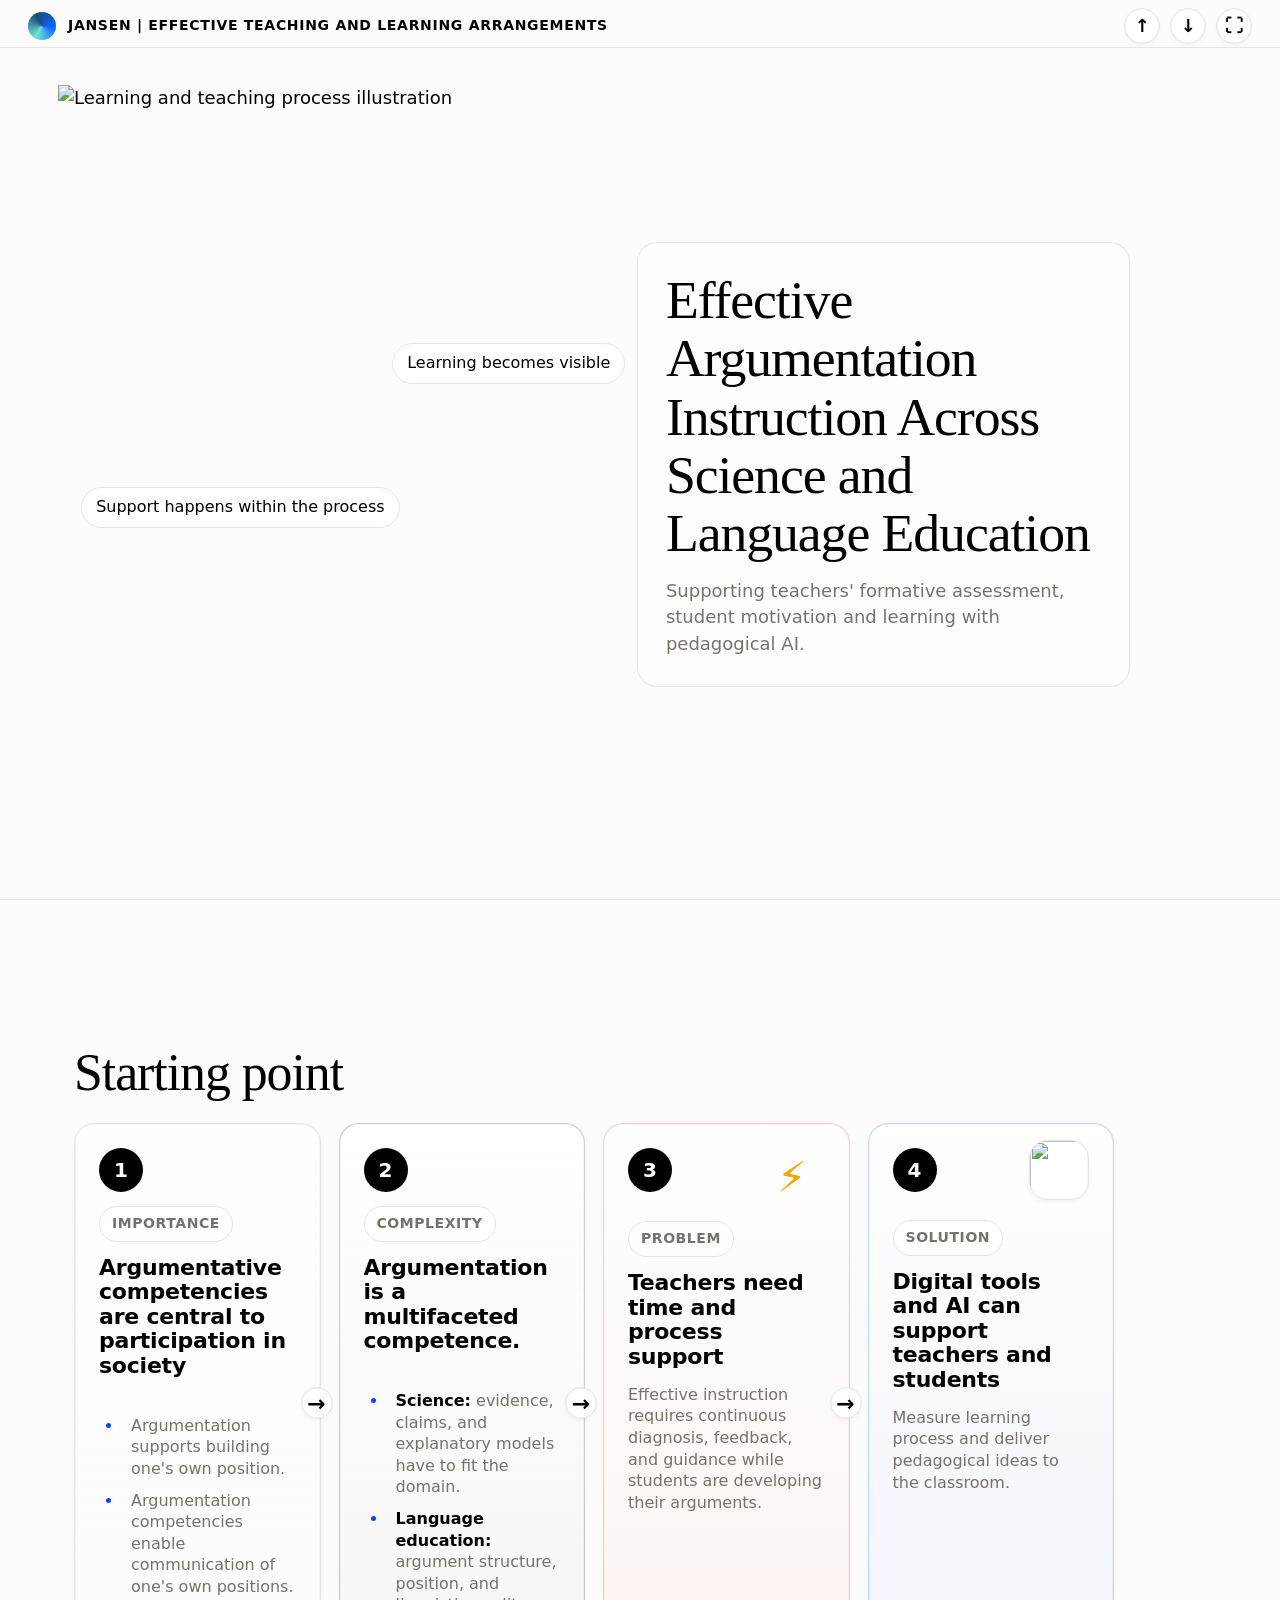
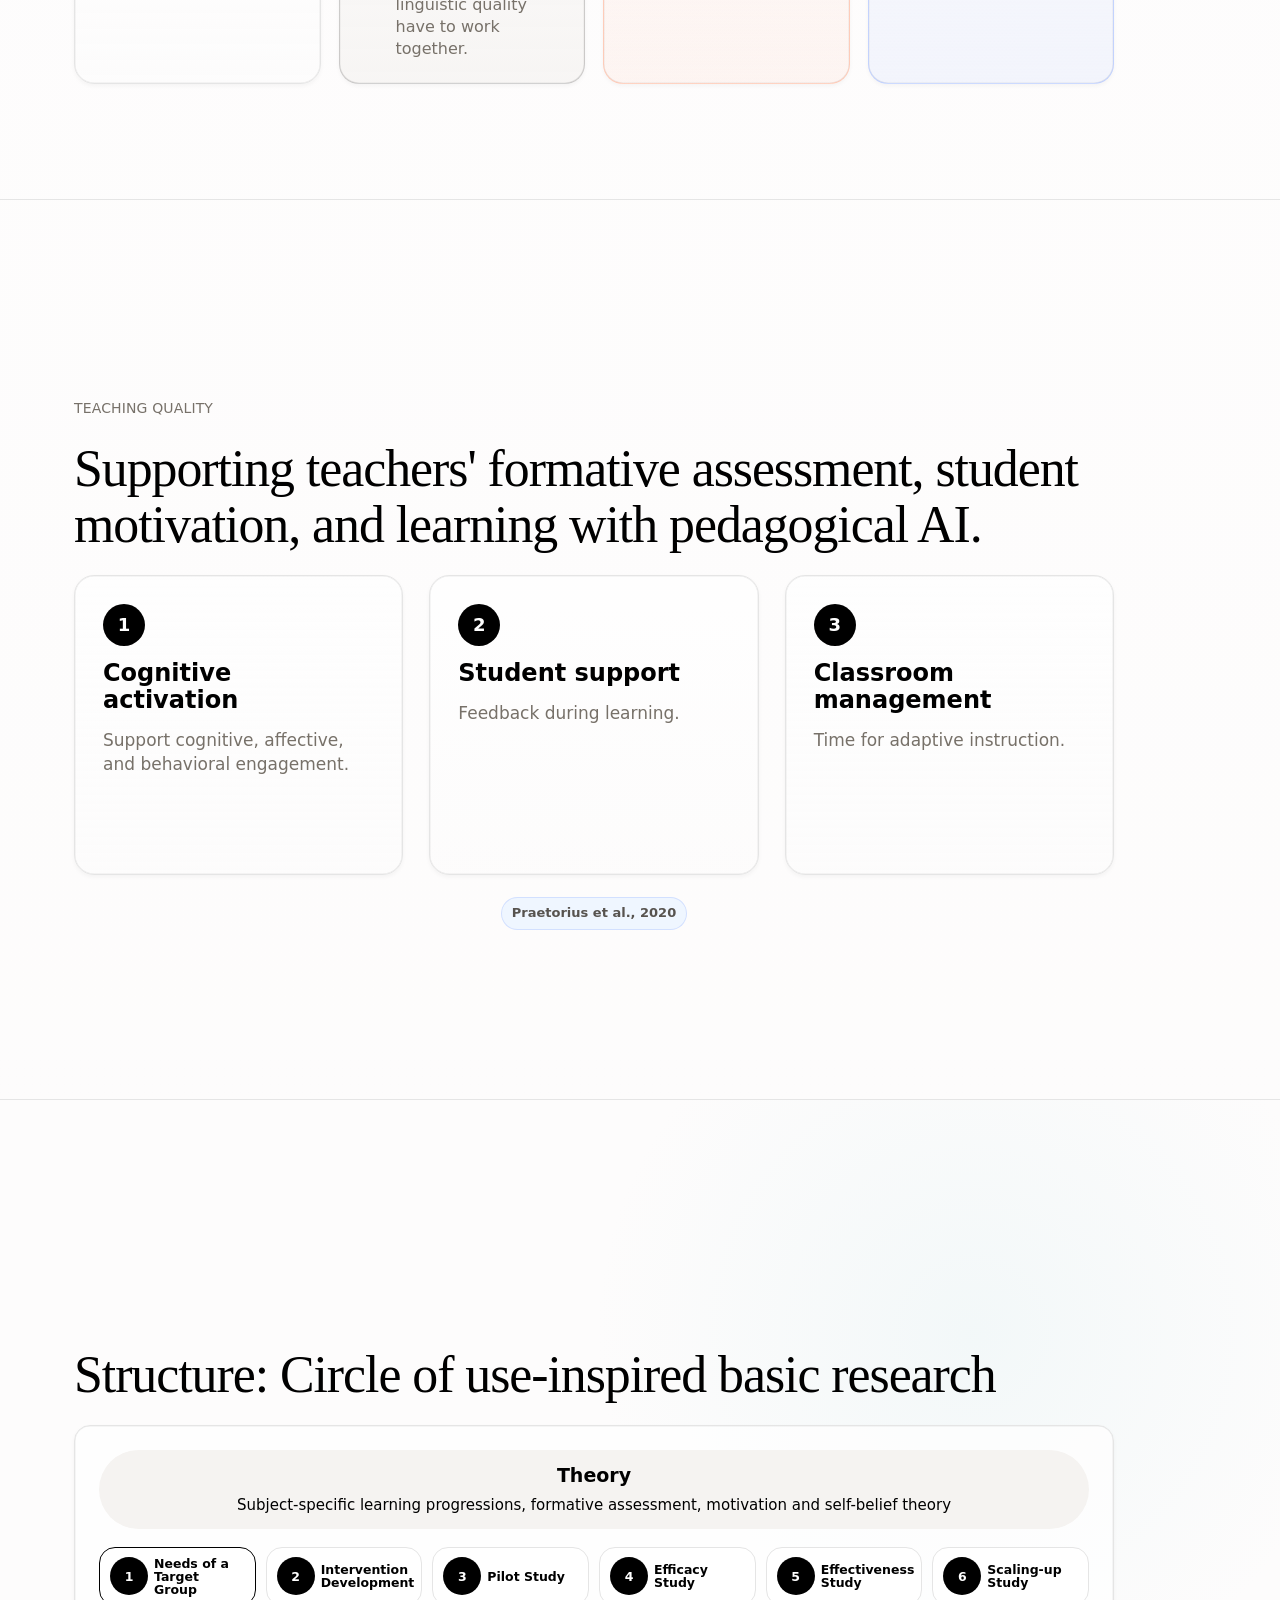
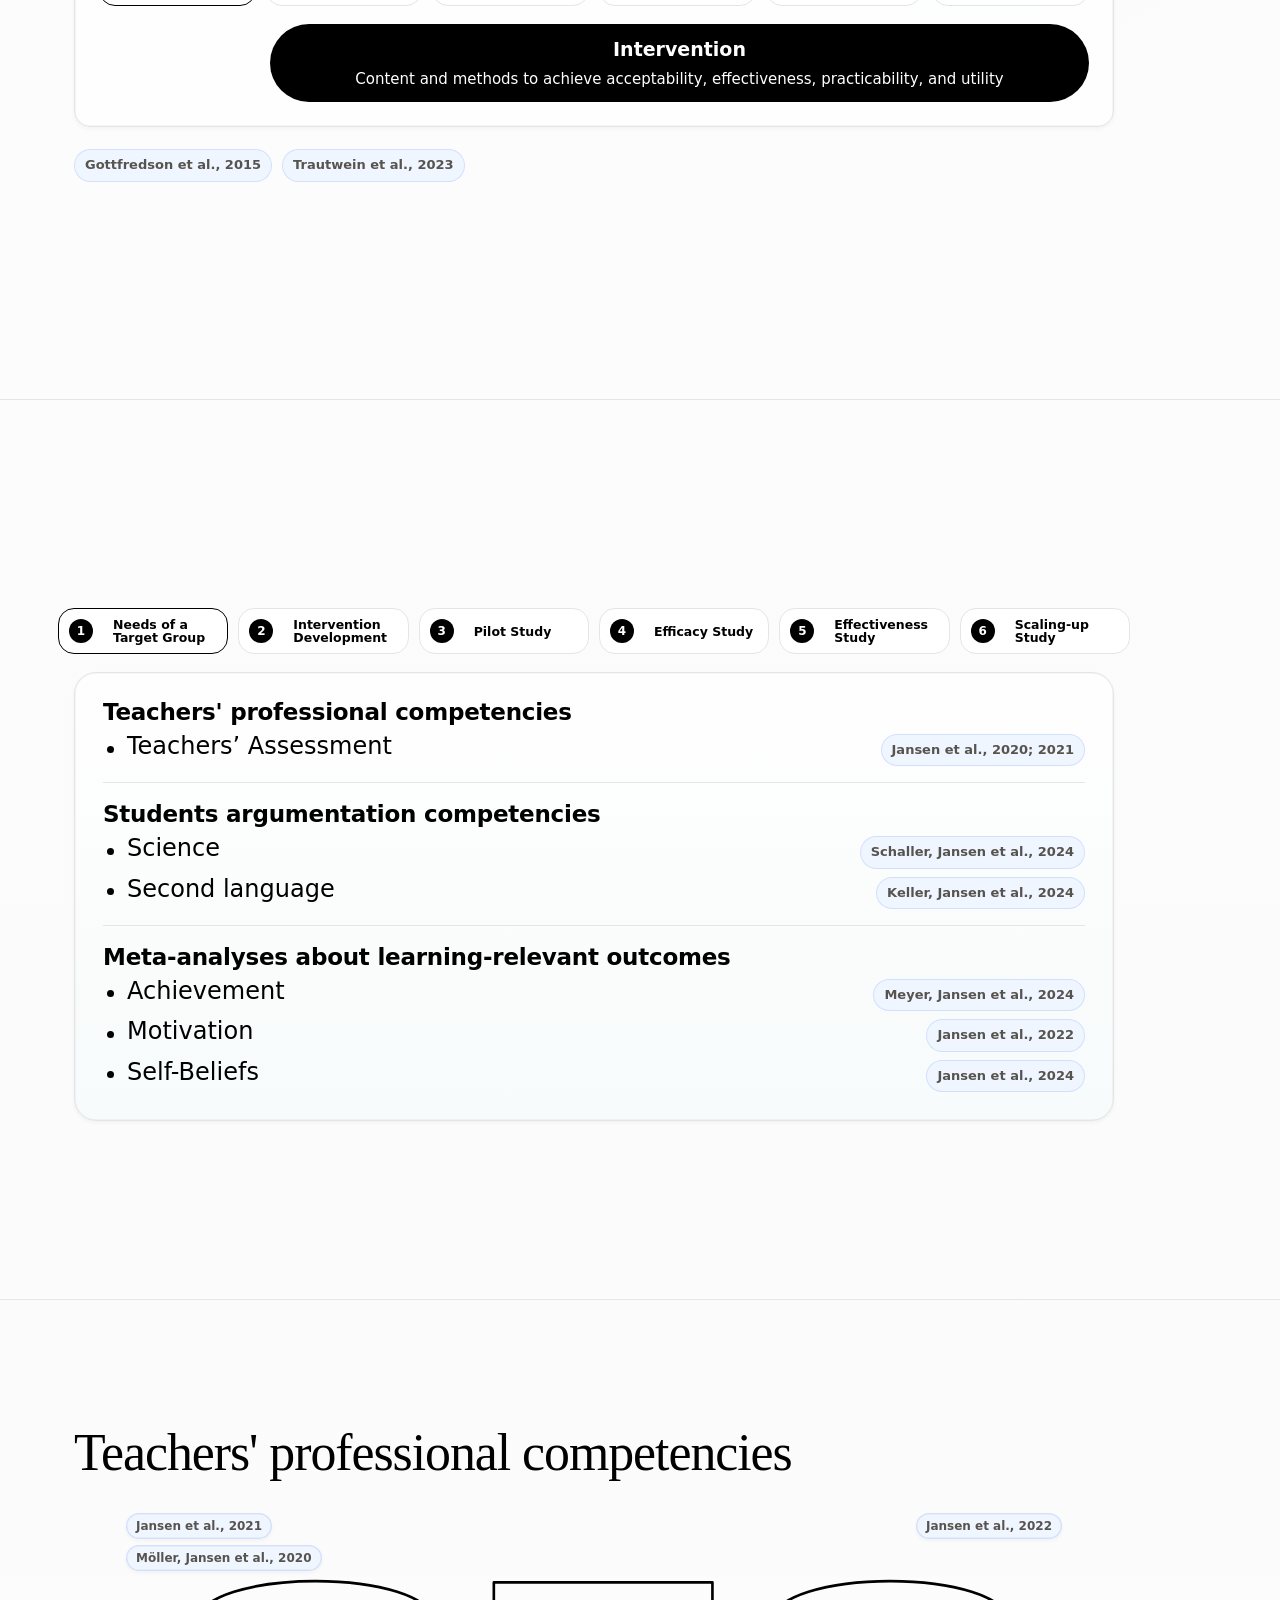
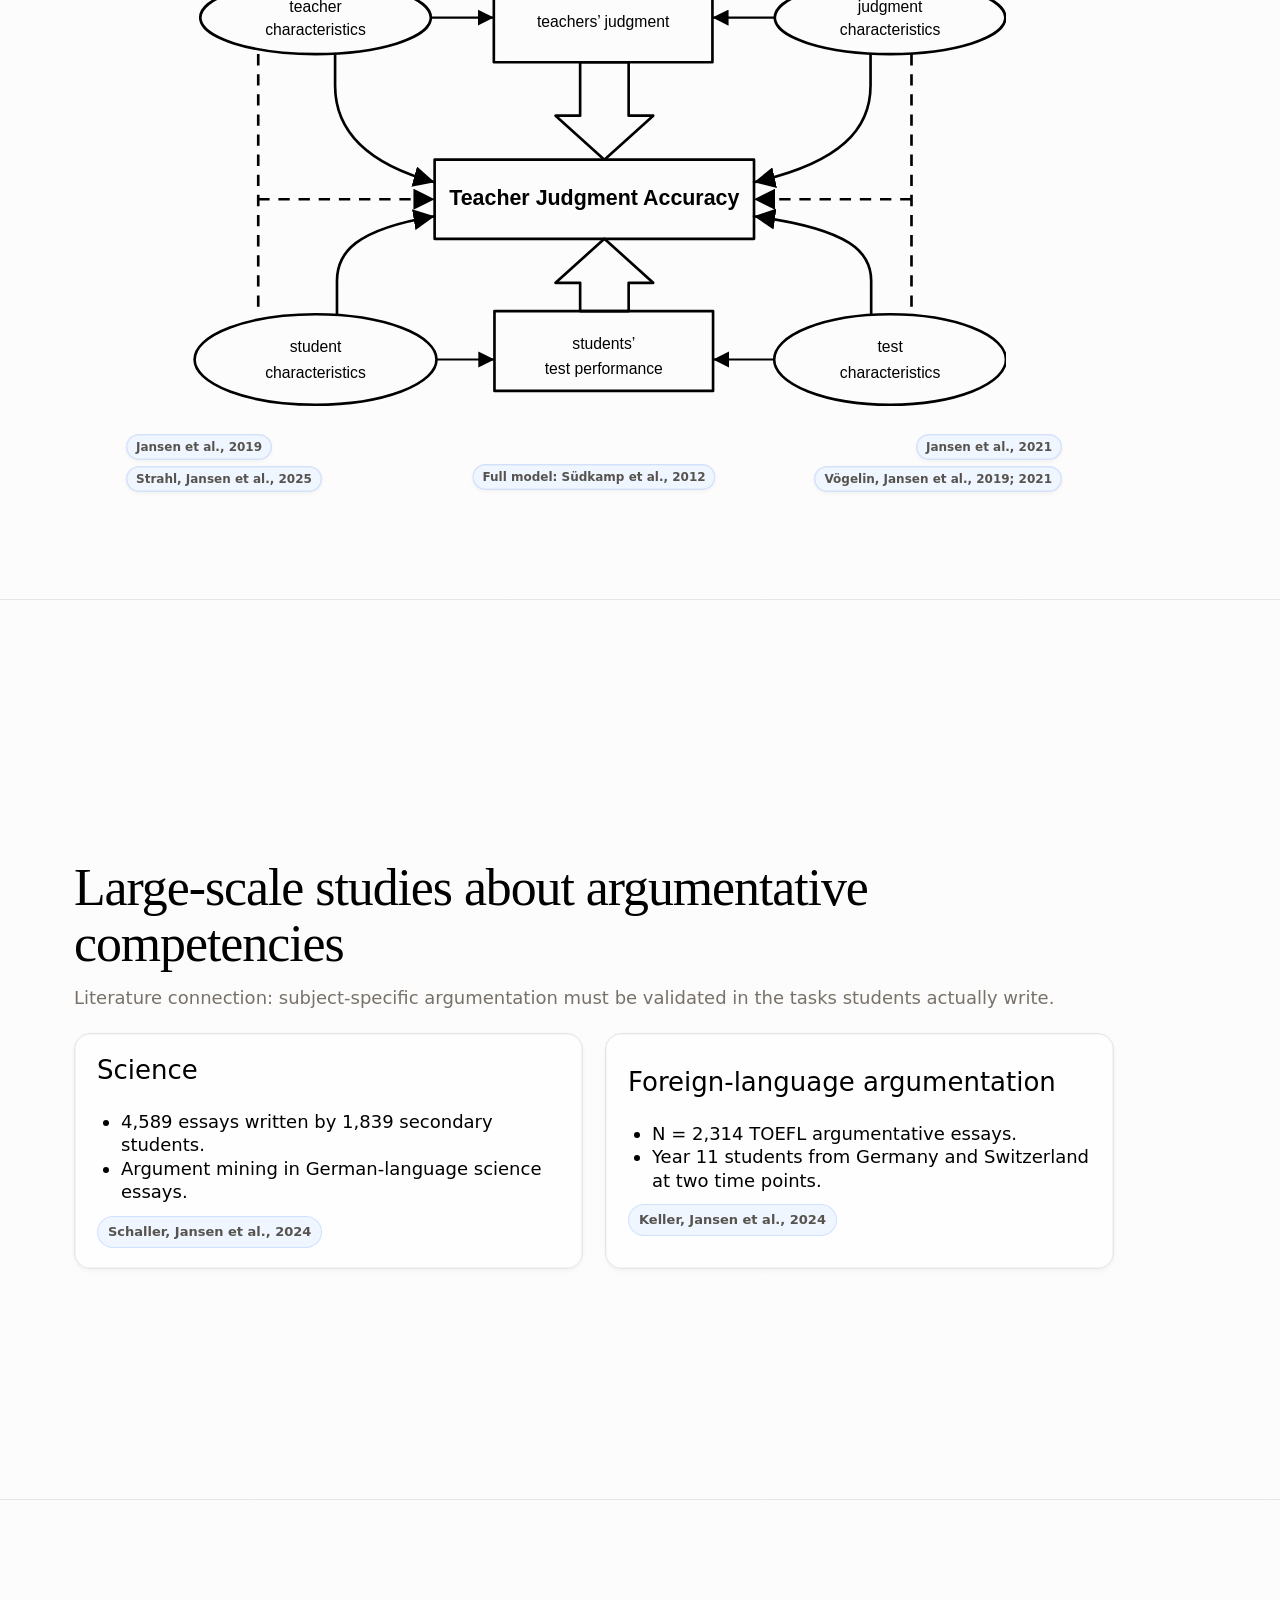
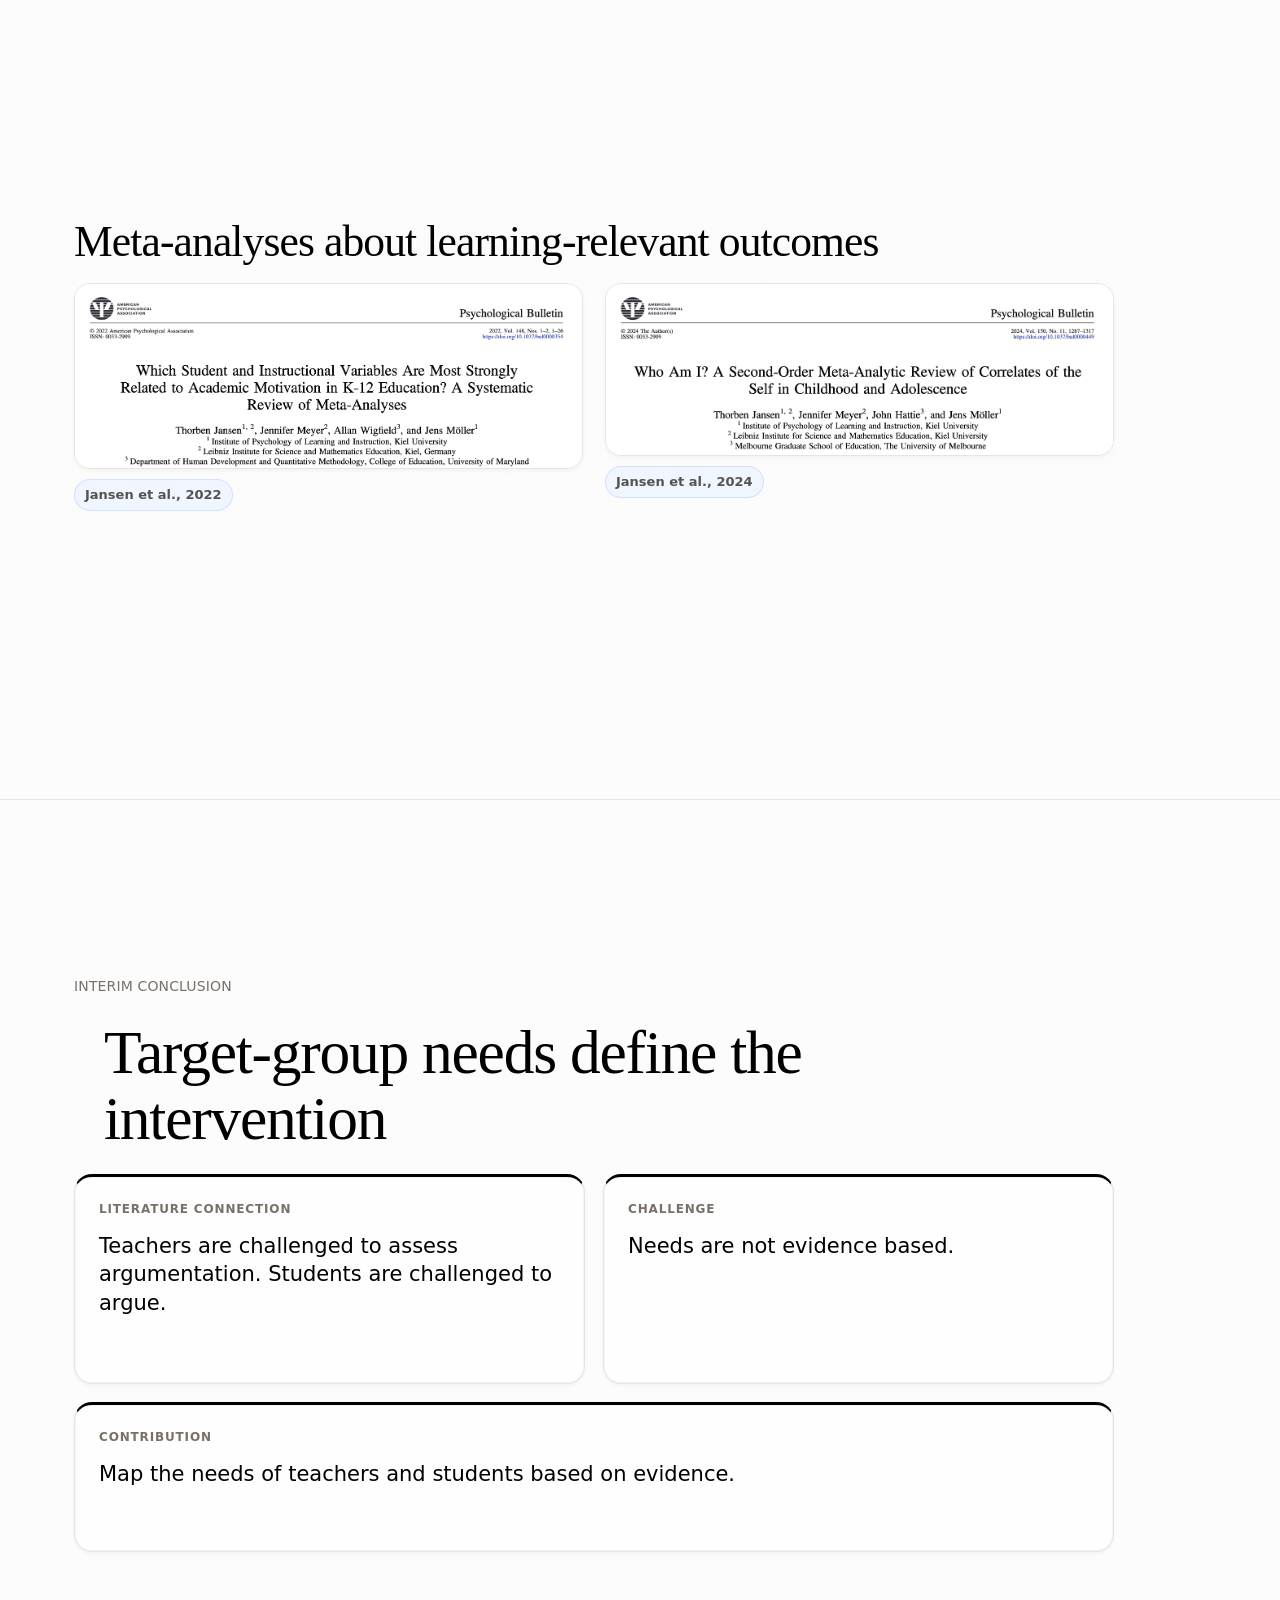
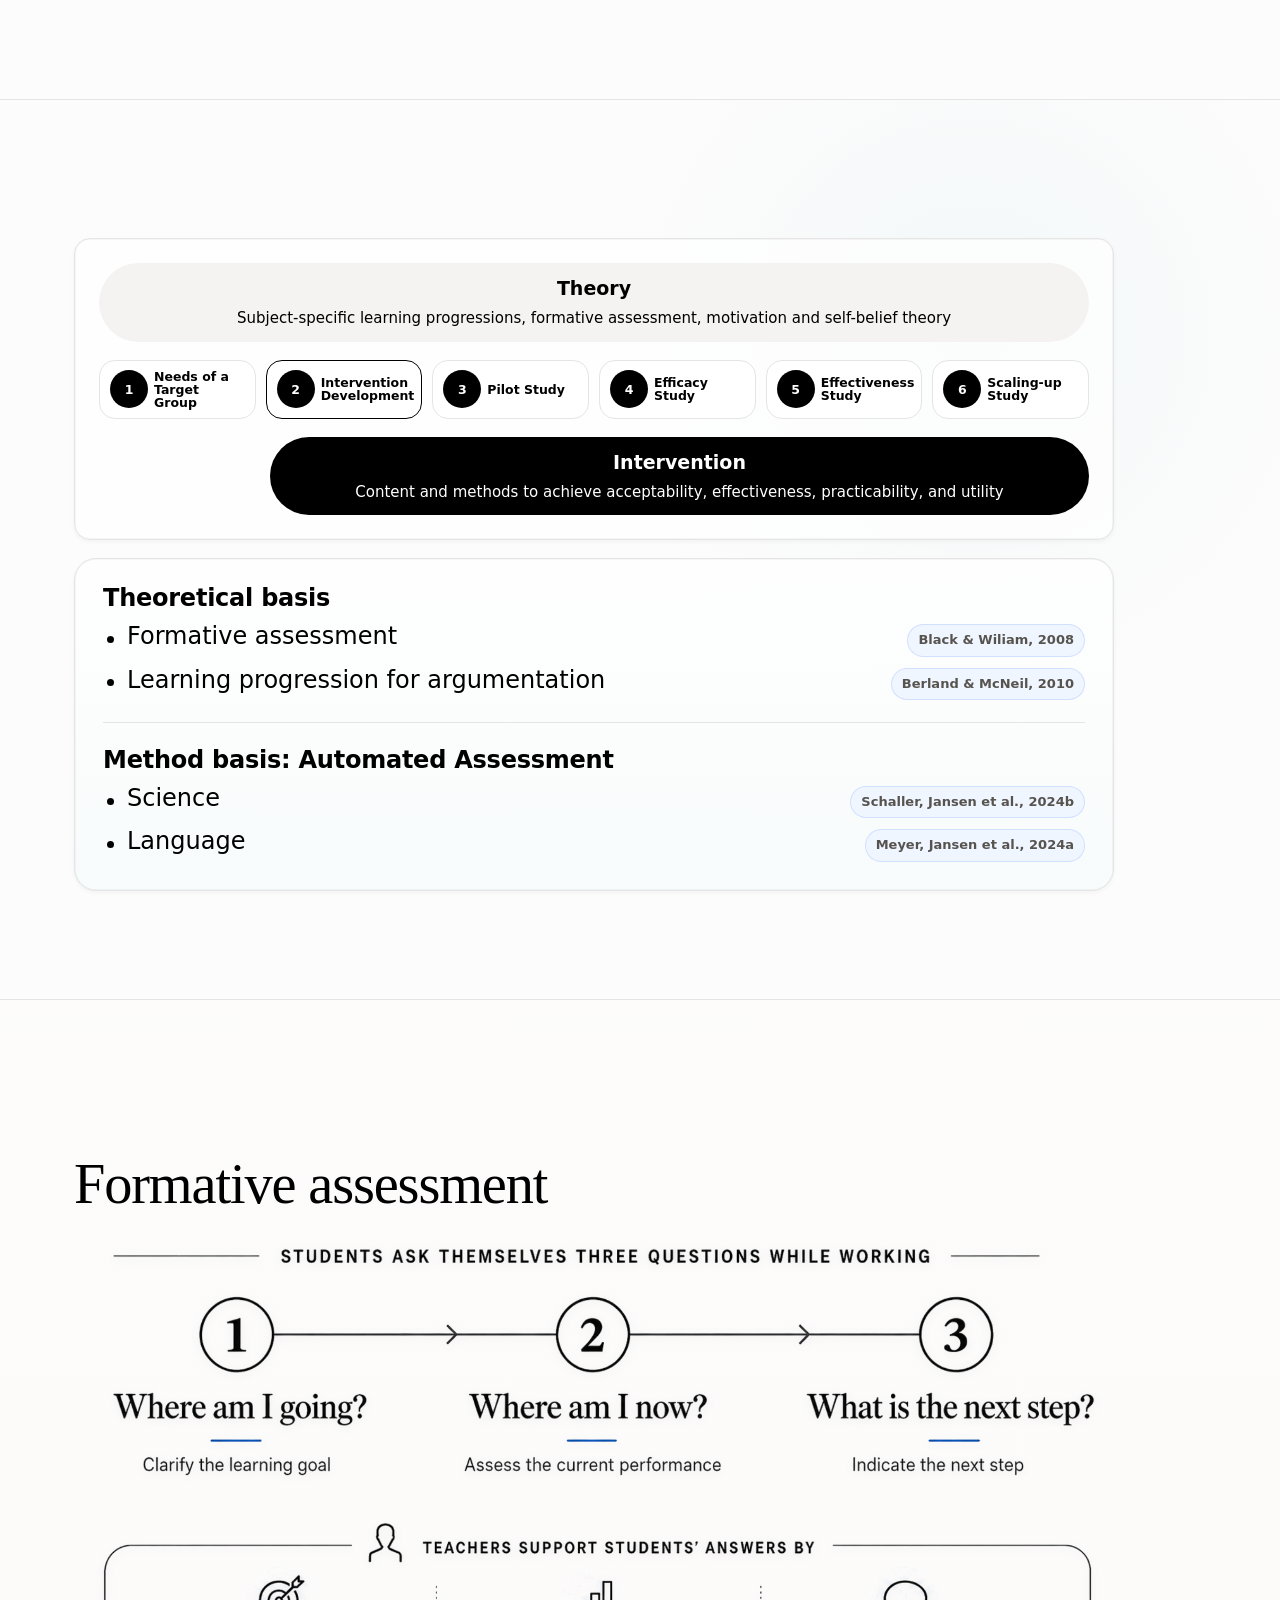
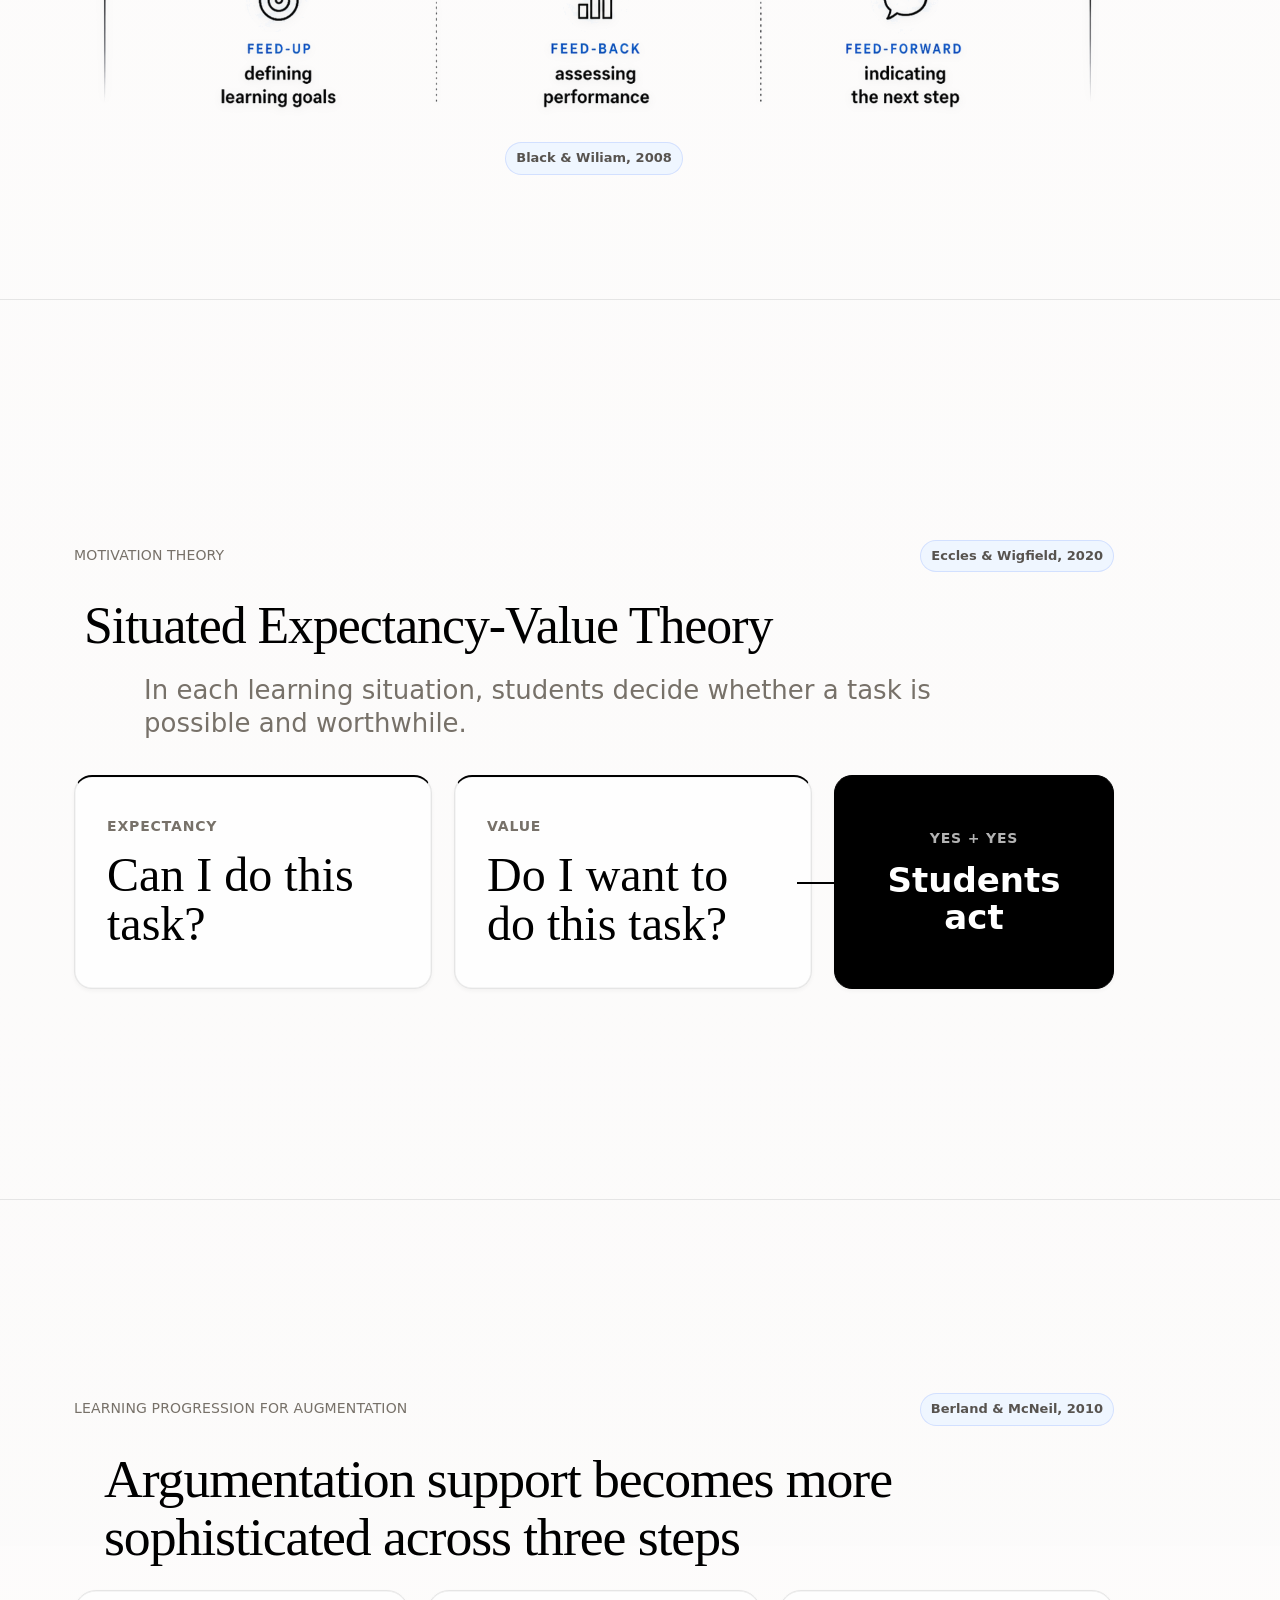
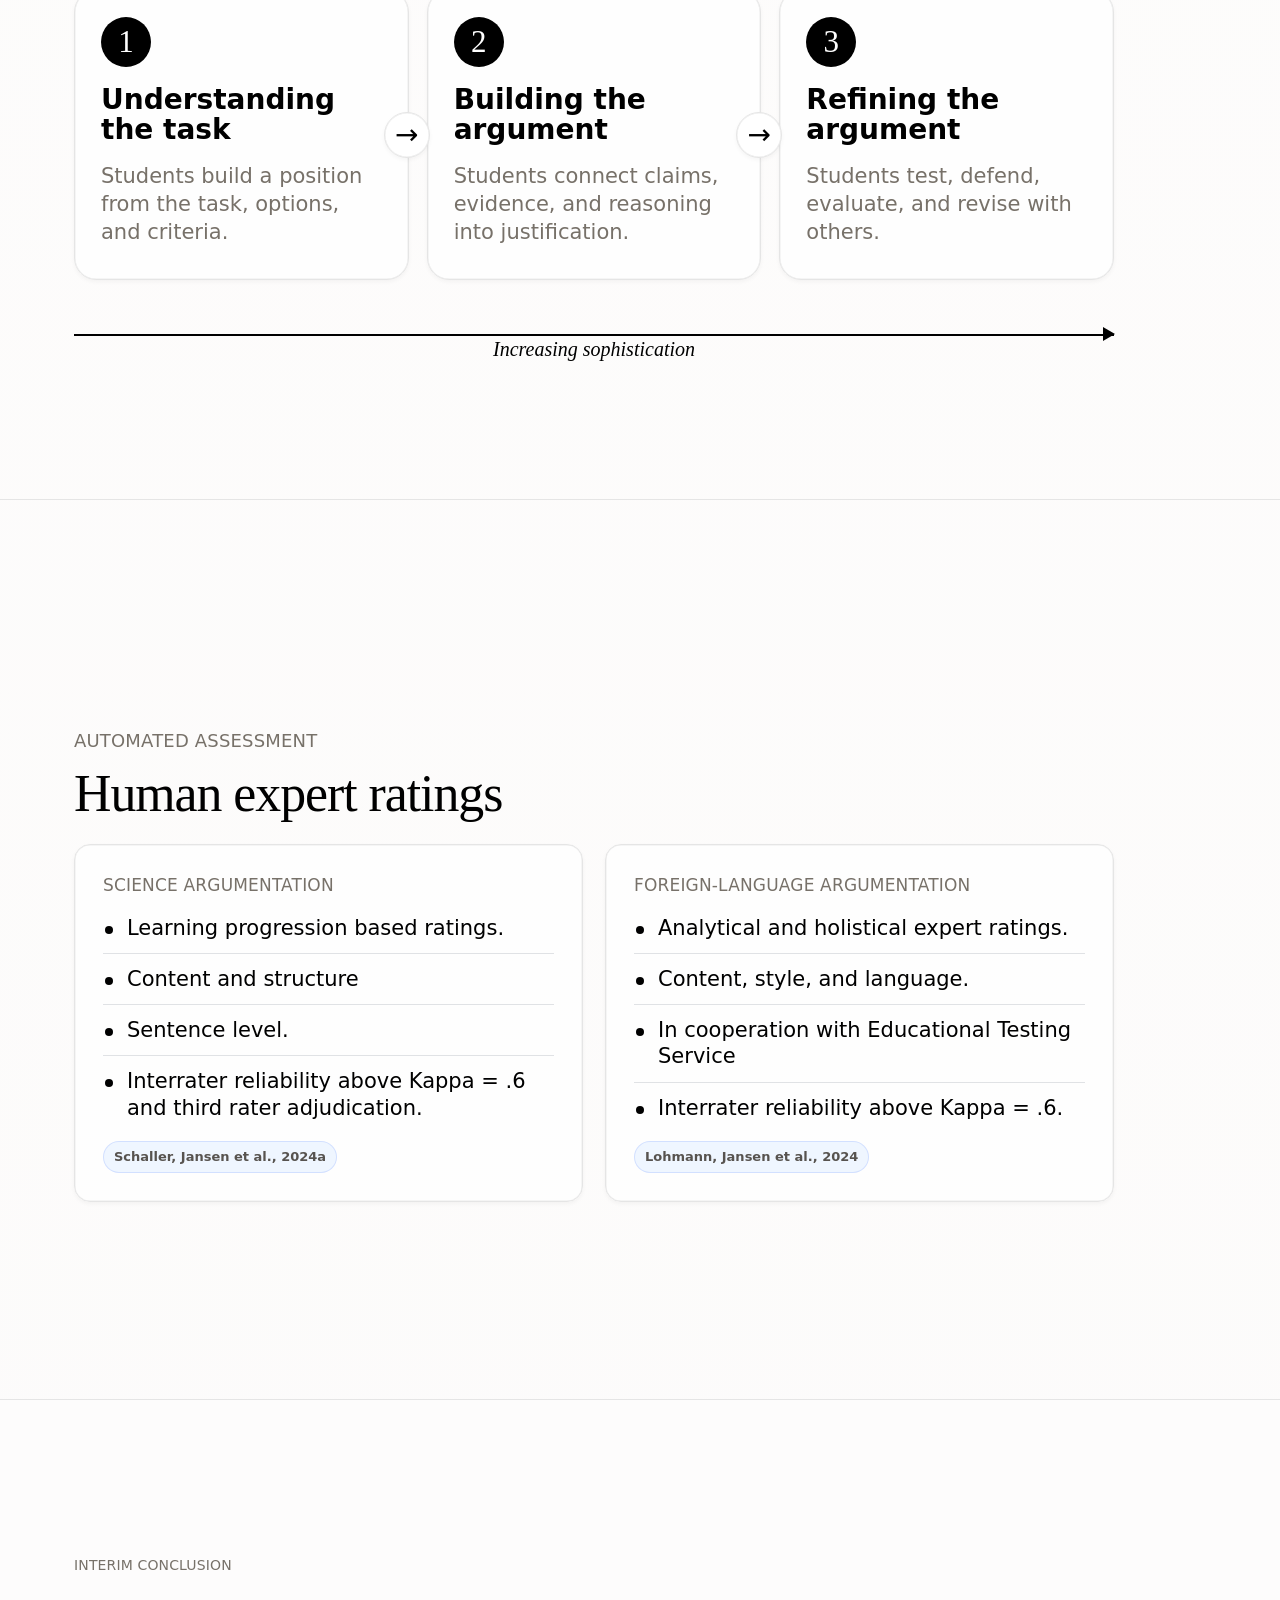
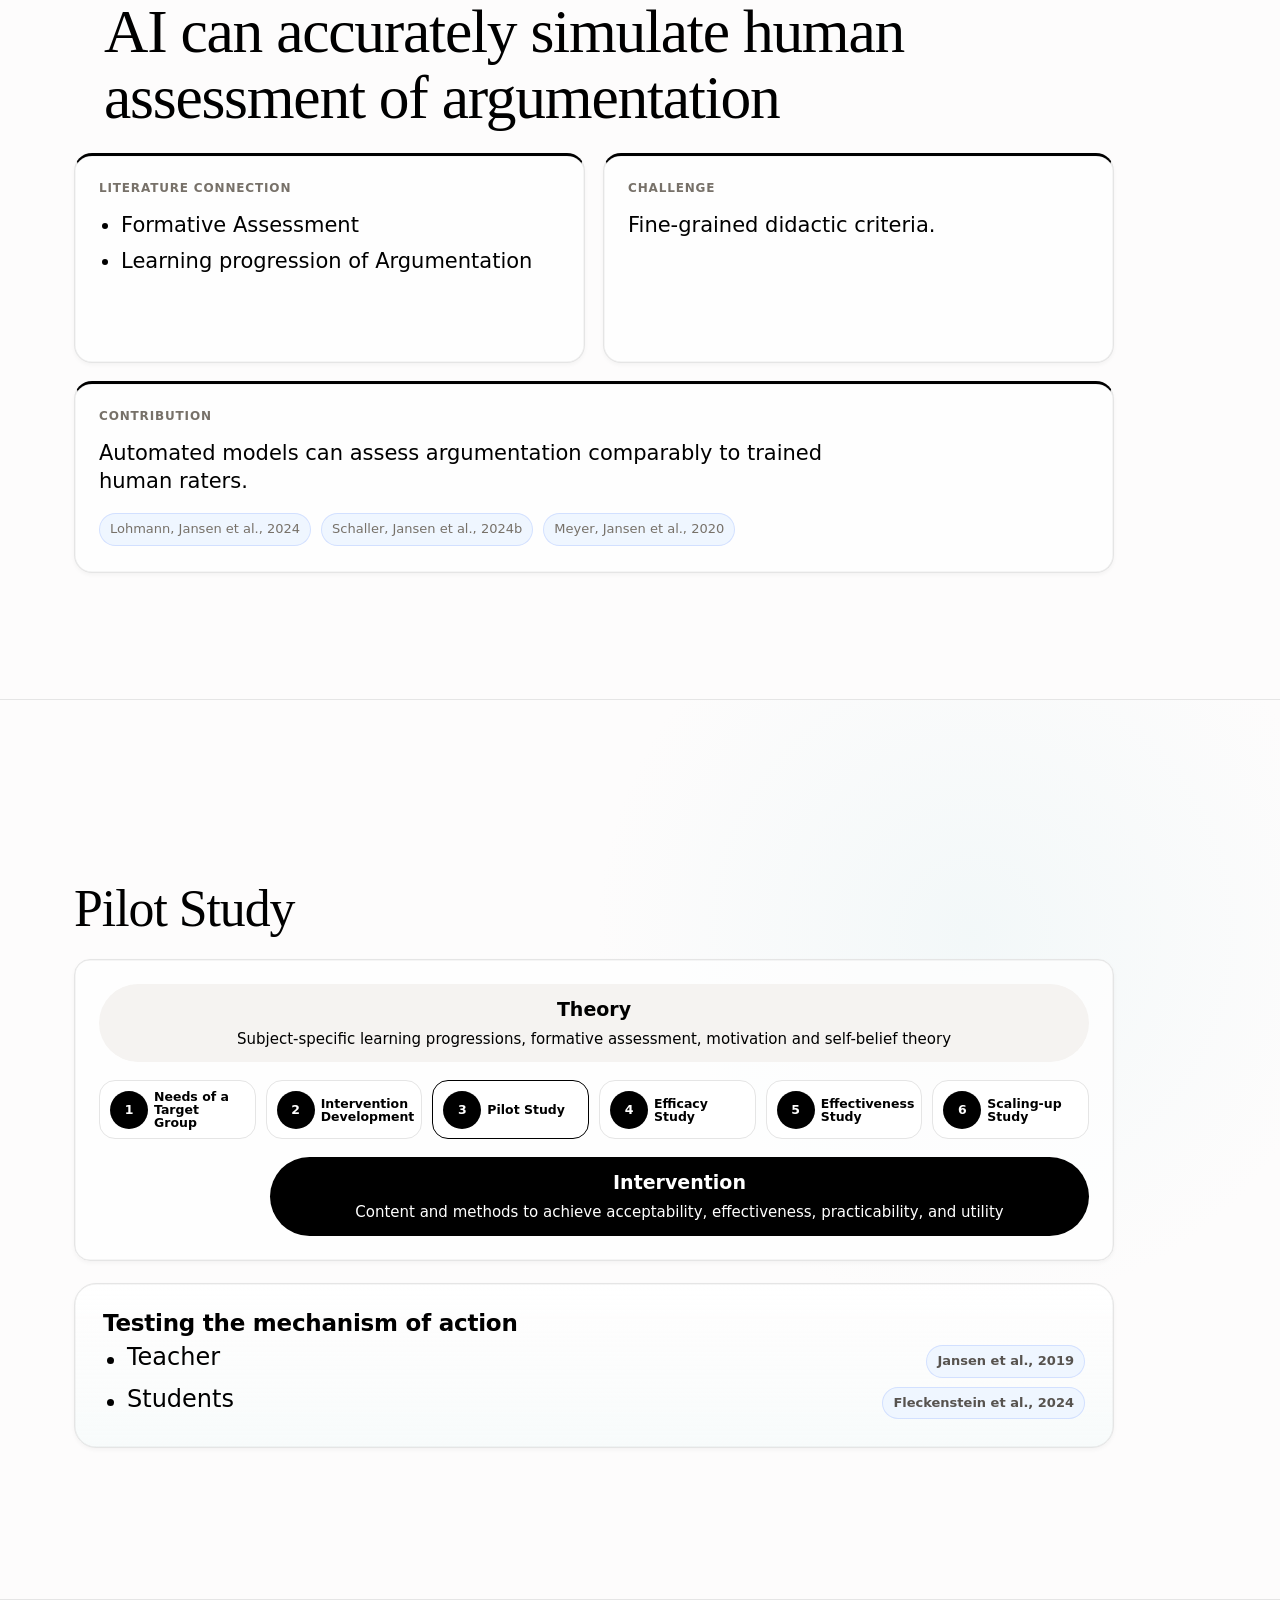
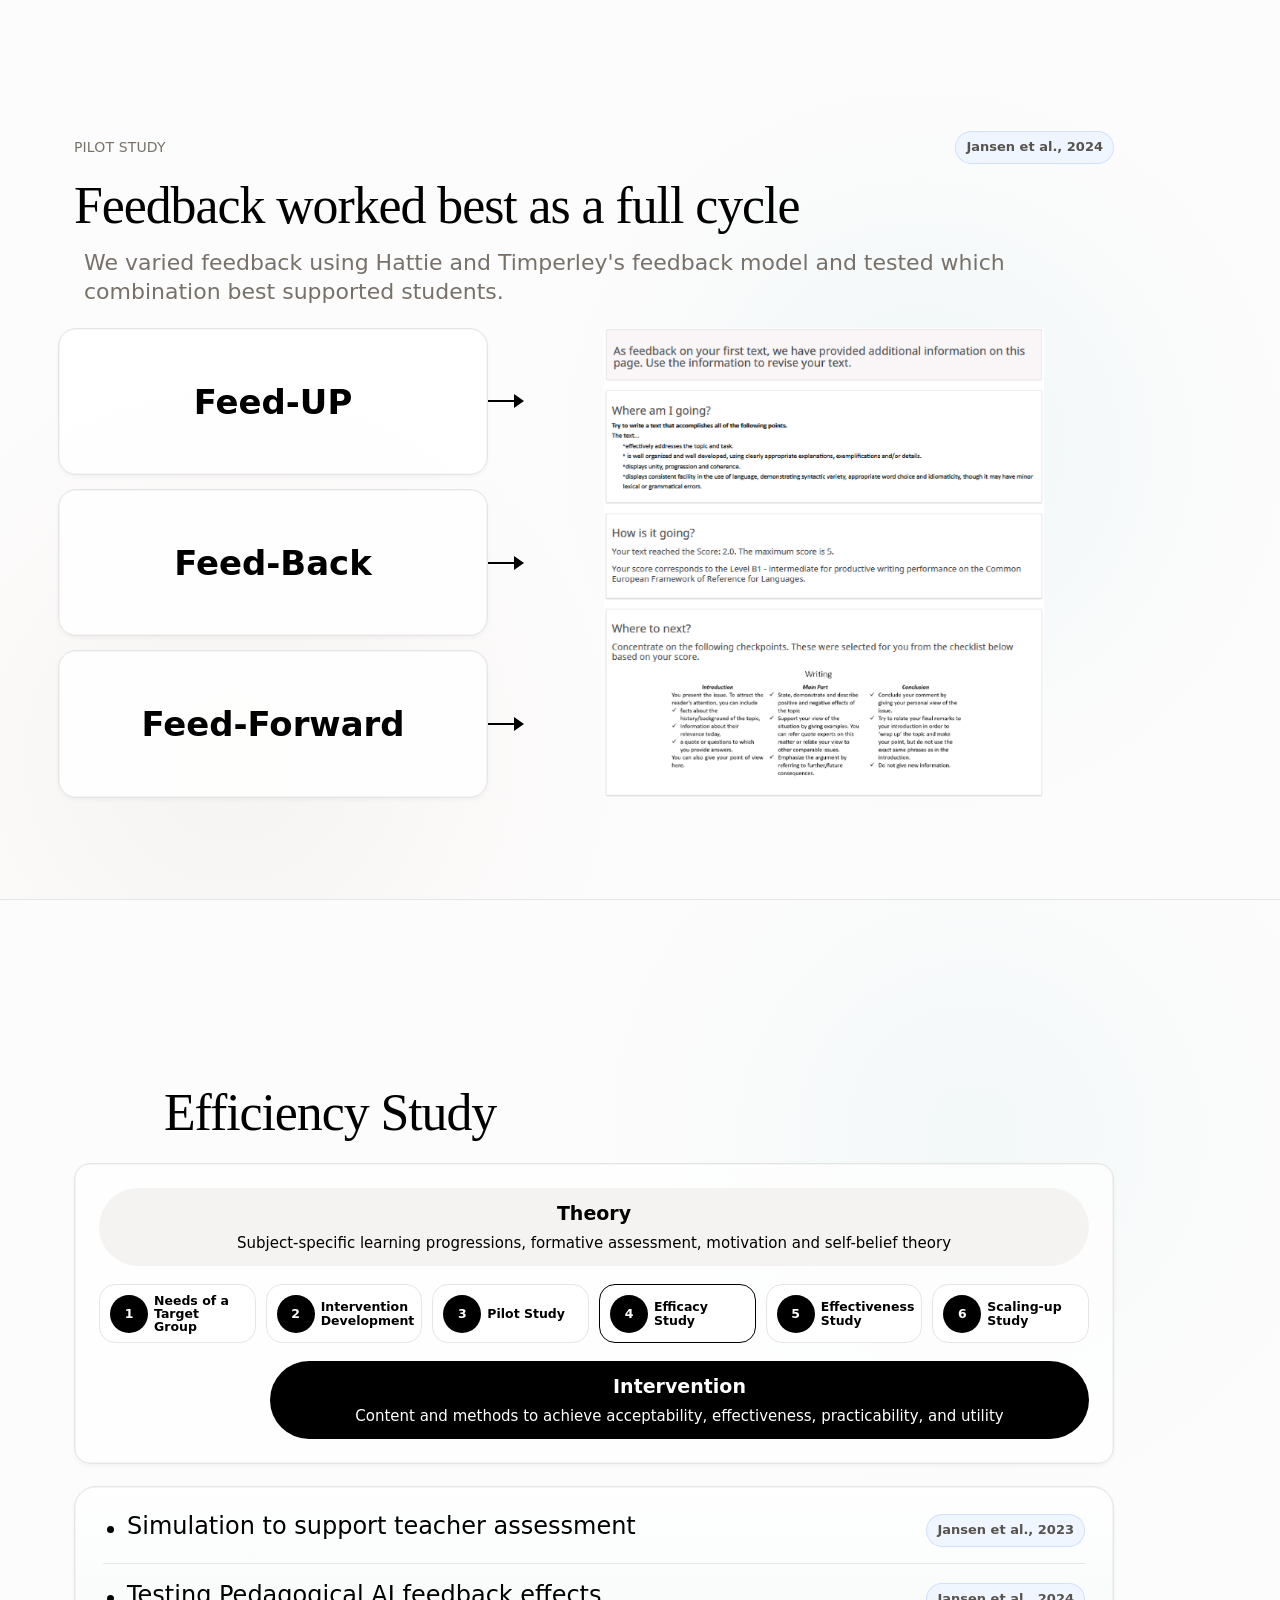
==== commit 352142b0: "Update talk site for GitHub Pages" ====
--- a/index.html
+++ b/index.html
@@ -4,7 +4,7 @@
     <meta charset="utf-8" />
     <meta name="viewport" content="width=device-width, initial-scale=1" />
     <title>Effective Argumentation Instruction Across Science and Language Education</title>
-    <link rel="stylesheet" href="style.css?v=learning-progression-popups-1" />
+    <link rel="stylesheet" href="style.css?v=reference-appendix-1" />
   </head>
   <body>
     <div class="progress"><div id="progressBar"></div></div>
@@ -73,7 +73,7 @@
             <img class="sequence-icon sequence-icon--solution" src="assets/learning_process_illustration.png" alt="" />
             <div class="sequence-label">Solution</div>
             <h2>Digital tools and AI can support teachers and students</h2>
-            <p>They can make learning visible in the process and help teachers provide timely formative support.</p>
+            <p>Measure learning process and deliver pedagogical ideas to the classroom.</p>
           </article>
         </div>
       </section>
@@ -85,24 +85,24 @@
           <article>
             <span>1</span>
             <h2>Cognitive activation</h2>
-            <p>Prompt students to reason with evidence, claims, structure, and subject-specific quality criteria.</p>
+            <p>Support cognitive, affective, and behavioral engagement.</p>
           </article>
           <article>
             <span>2</span>
             <h2>Student support</h2>
-            <p>Make learning visible and provide timely feedback while students develop their arguments.</p>
+            <p>Feedback during learning.</p>
           </article>
           <article>
             <span>3</span>
             <h2>Classroom management</h2>
-            <p>Structure the learning environment so teachers can adapt instruction during the process.</p>
+            <p>Time for adaptive instruction.</p>
           </article>
         </div>
         <div class="reference-line quality-reference"><span>Praetorius et al., 2020</span></div>
       </section>
 
       <section class="slide structure" id="structure" data-stage="opening">
-        <h1>Structure of the talk</h1>
+        <h1>Structure: Circle of use-inspired basic research</h1>
         <div class="cycle-card">
           <div class="theory-band"><strong>Theory</strong><span>Subject-specific learning progressions, formative assessment, motivation and self-belief theory</span></div>
           <div class="stage-row">
@@ -136,7 +136,7 @@
             <div class="needs-row"><p>Teachers’ Assessment</p><span class="ref">Jansen et al., 2020; 2021</span></div>
           </a>
           <a href="#large-scale-studies" class="needs-group">
-            <h2>Large-scale Studies about argumentative competencies</h2>
+            <h2>Students argumentation competencies</h2>
             <div class="needs-row"><p>Science</p><span class="ref">Schaller, Jansen et al., 2024</span></div>
             <div class="needs-row"><p>Second language</p><span class="ref">Keller, Jansen et al., 2024</span></div>
           </a>
@@ -725,7 +725,7 @@
         <div class="interim-summary">
           <article><span>Literature connection</span><p>AI feedback can increase revision performance.</p></article>
           <article><span>Challenge</span><p>Effects are unequal; all students should benefit.</p></article>
-          <article><span>Contribution</span><p>The studies analyze uptake, motivation, and engagement in the revision process.</p></article>
+          <article><span>Contribution</span><p>Students characteristics moderate feedback uptake.</p></article>
         </div>
       </section>
 
@@ -873,7 +873,7 @@
 
       <section class="slide current-work-break" id="current-work-challenge" data-stage="theory">
         <p class="eyebrow">Challenge</p>
-        <h1>Students use generative AI while writing</h1>
+        <h1>Students use generative AI while writing argumentations</h1>
         <div class="current-work-break__grid">
           <article>
             <span>New learning environment</span>
@@ -1042,6 +1042,81 @@
         </div>
       </section>
 
+      <section class="slide references-slide" id="references-theory" data-stage="references">
+        <p class="eyebrow">References</p>
+        <h1>Theory and design logic</h1>
+        <ol class="apa-list">
+          <li>Berland, L. K., &amp; McNeill, K. L. (2010). A learning progression for scientific argumentation: Understanding student work and designing supportive instructional contexts. <em>Science Education, 94</em>(5), 765-793.</li>
+          <li>Black, P., &amp; Wiliam, D. (2009). Developing the theory of formative assessment. <em>Educational Assessment, Evaluation and Accountability, 21</em>(1), 5-31. https://doi.org/10.1007/s11092-008-9068-5</li>
+          <li>Eccles, J. S., &amp; Wigfield, A. (2020). From expectancy-value theory to situated expectancy-value theory: A developmental, social cognitive, and sociocultural perspective on motivation. <em>Contemporary Educational Psychology, 61</em>, Article 101859. https://doi.org/10.1016/j.cedpsych.2020.101859</li>
+          <li>Gottfredson, D. C., Cook, T. D., Gardner, F. E. M., Gorman-Smith, D., Howe, G. W., Sandler, I. N., &amp; Zafft, K. M. (2015). Standards of evidence for efficacy, effectiveness, and scale-up research in prevention science: Next generation. <em>Prevention Science, 16</em>, 893-926. https://doi.org/10.1007/s11121-015-0555-x</li>
+          <li>Hattie, J., &amp; Timperley, H. (2007). The power of feedback. <em>Review of Educational Research, 77</em>(1), 81-112. https://doi.org/10.3102/003465430298487</li>
+          <li>Osborne, J., Henderson, J. B., MacPherson, A., Szu, E., Wild, A., &amp; Yao, S.-Y. (2016). The development and validation of a learning progression for argumentation in science. <em>Journal of Research in Science Teaching, 53</em>, 821-846.</li>
+          <li>Praetorius, A.-K., Klieme, E., Kleickmann, T., Brunner, E., Lindmeier, A., Taut, S., &amp; Charalambous, C. (2020). Towards developing a theory of generic teaching quality: Origin, current status, and necessary next steps regarding the Three Basic Dimensions Model. In A.-K. Praetorius, J. Grünkorn, &amp; E. Klieme (Eds.), <em>Empirische Forschung zu Unterrichtsqualität</em> (Zeitschrift für Pädagogik, Beiheft 66, pp. 15-36). Beltz Juventa. https://doi.org/10.25656/01:25861</li>
+          <li>Südkamp, A., Kaiser, J., &amp; Möller, J. (2012). Accuracy of teachers' judgments of students' academic achievement: A meta-analysis. <em>Journal of Educational Psychology, 104</em>(3), 743-762. https://doi.org/10.1037/a0027627</li>
+        </ol>
+      </section>
+
+      <section class="slide references-slide" id="references-assessment" data-stage="references">
+        <p class="eyebrow">References</p>
+        <h1>Teacher judgment and writing assessment</h1>
+        <ol class="apa-list">
+          <li>Jansen, T., Vögelin, C., Machts, N., Keller, S. D., &amp; Möller, J. (2019). Empirische Arbeit: Das Schülerinventar ASSET zur Beurteilung von Schülerarbeiten im Fach Englisch. <em>Psychologie in Erziehung und Unterricht</em>. https://doi.org/10.2378/peu2019.art21d</li>
+          <li>Jansen, T., Möller, J., &amp; colleagues. (2021). Don't just judge the spelling! The influence of spelling on assessing second-language student essays. <em>Frontline Learning Research, 9</em>(1). https://doi.org/10.14786/flr.v9i1.541</li>
+          <li>Jansen, T., Möller, J., &amp; colleagues. (2021). Judgment accuracy in experienced versus student teachers: Assessing essays in English as a foreign language. <em>Teaching and Teacher Education, 97</em>, Article 103216. https://doi.org/10.1016/j.tate.2020.103216</li>
+          <li>Jansen, T., &amp; Möller, J. (2022). Teacher judgments in school exams: Influences of students' lower-order-thinking skills on the assessment of higher-order-thinking skills. <em>Teaching and Teacher Education</em>. https://doi.org/10.1016/j.tate.2021.103616</li>
+          <li>Lohmann, J. F., Lötscher, F., Junge, F., Keller, S., Jansen, T., Fleckenstein, J., &amp; Möller, J. (2025). Testing teacher judgments comprehensively: Accuracy, halo, frame of reference, strategy, and personality effects in holistic and analytic assessments of student essays. <em>Journal of Educational Psychology</em>. Advance online publication. https://doi.org/10.1037/edu0000969</li>
+          <li>Möller, J., Jansen, T., &amp; colleagues. (2022). Judgment accuracy of German student texts: Do teacher experience and content knowledge matter? <em>Teaching and Teacher Education</em>. https://doi.org/10.1016/j.tate.2022.103879</li>
+          <li>Strahl, F., Jansen, T., Kilian, J., Reble, R., Schneider, R., &amp; Möller, J. (2025). Context counts: Unveiling the impact of achievement level on teachers' text assessment. <em>Learning and Instruction, 95</em>, Article 102046.</li>
+          <li>Vögelin, C., Jansen, T., Keller, S. D., &amp; Möller, J. (2021). The impact of vocabulary and spelling on judgments of ESL essays: An analysis of teacher comments. <em>The Language Learning Journal, 49</em>(6), 631-647. https://doi.org/10.1080/09571736.2018.1522662</li>
+          <li>Vögelin, C., Jansen, T., Keller, S. D., Machts, N., &amp; Möller, J. (2019). The influence of lexical features on teacher judgements of ESL argumentative essays. <em>Assessing Writing</em>. https://doi.org/10.1016/j.asw.2018.12.003</li>
+        </ol>
+      </section>
+
+      <section class="slide references-slide" id="references-automated-assessment" data-stage="references">
+        <p class="eyebrow">References</p>
+        <h1>Corpora, automated assessment, and AI feedback</h1>
+        <ol class="apa-list">
+          <li>Fleckenstein, J., Liebenow, L. W., &amp; Meyer, J. (2020). Is a long essay always a good essay? The effect of text length on writing assessment. <em>Frontiers in Psychology, 11</em>, Article 562462. https://doi.org/10.3389/fpsyg.2020.562462</li>
+          <li>Fleckenstein, J., Jansen, T., Meyer, J., Trüb, R., Raubach, E., &amp; Keller, S. D. (2024). How am I going? Behavioral engagement mediates the effect of individual feedback on writing performance. <em>Learning and Instruction</em>.</li>
+          <li>Jansen, T., Höft, L., Bahr, L., Fleckenstein, J., Möller, J., Köller, O., &amp; Meyer, J. (2024). Comparing generative AI and expert feedback to students' writing: Insights from student teachers. <em>Psychologie in Erziehung und Unterricht</em>. https://doi.org/10.2378/peu2024.art08d</li>
+          <li>Jansen, T., Meyer, J., Fleckenstein, J., Horbach, A., Keller, S. D., &amp; Möller, J. (2024). Individualizing goal-setting interventions using automated writing evaluation to support secondary school students' text revisions. <em>Learning and Instruction, 89</em>, Article 101847. https://doi.org/10.1016/j.learninstruc.2023.101847</li>
+          <li>Jansen, T., Möller, J., &amp; colleagues. (2024). Feedback on teachers' text assessment: Does it foster assessment accuracy and motivation? <em>Journal for Educational Research Online</em>. https://doi.org/10.1024/1010-0652/a000365</li>
+          <li>Keller, S. D., Lohmann, J., Trüb, R., Fleckenstein, J., Meyer, J., Jansen, T., &amp; Möller, J. (2024). Language quality, content, structure: What analytic ratings tell us about EFL writing skills at upper secondary school level in Germany and Switzerland. <em>Assessing Writing, 65</em>, Article 101129.</li>
+          <li>Meyer, J., Jansen, T., Schiller, R., Liebenow, L. W., Steinbach, M., Horbach, A., &amp; Fleckenstein, J. (2024). Using LLMs to bring evidence-based feedback into the classroom: AI-generated feedback increases secondary students' text revision, motivation, and positive emotions. <em>Computers and Education: Artificial Intelligence</em>.</li>
+          <li>Schaller, N.-J., Jansen, T., Pünjer, H., Bahr, L., Höft, L., &amp; colleagues. (2024). DARIUS: A comprehensive learner corpus for argument mining in German-language essays. https://doi.org/10.31219/osf.io/3t2w8</li>
+        </ol>
+      </section>
+
+      <section class="slide references-slide" id="references-motivation" data-stage="references">
+        <p class="eyebrow">References</p>
+        <h1>Motivation, self-beliefs, and feedback engagement</h1>
+        <ol class="apa-list">
+          <li>Bahr, J. L., Höft, L., Meyer, J., &amp; Jansen, T. (2026). Receptivity to instructional computer-based feedback (RIF): A multistudy validation of a German RIF scale. <em>European Journal of Psychological Assessment</em>. https://doi.org/10.1027/1015-5759/a000841</li>
+          <li>Jansen, T., Meyer, J., Hattie, J., &amp; Möller, J. (2024). Who am I? A second-order meta-analytic review of correlates of the self in childhood and adolescence. <em>Psychological Bulletin, 150</em>(11), 1287-1317. https://doi.org/10.1037/bul0000449</li>
+          <li>Jansen, T., Meyer, J., Wigfield, A., &amp; Möller, J. (2022). Which student and instructional variables are most strongly related to academic motivation in K-12 education? A systematic review of meta-analyses. <em>Psychological Bulletin, 148</em>(1-2), 1-26. https://doi.org/10.1037/bul0000354</li>
+          <li>Jansen, T., Meyer, J., Fleckenstein, J., Wigfield, A., &amp; Möller, J. (2025). "Can (A)I do this task?" The role of AI as a socializer of students' self-beliefs of their abilities. <em>Learning and Individual Differences, 122</em>, Article 102731.</li>
+          <li>Jansen, T., Pünjer, H., Schaller, N.-J., Bahr, L., &amp; Höft, L. (2025). Accelerating secondary students' learning progression in scientific argumentation using artificial intelligence: An educator's guide and online course. <em>RISTAL, 8</em>(2), 1-26. https://doi.org/10.2478/ristal-2025-0004</li>
+          <li>Jansen, T., Pünjer, H., Schaller, N.-J., Bahr, L., Höft, L., &amp; colleagues. (2025). Feedback from generative AI: Correlates of student engagement in text revision from 655 classes. Manuscript in preparation.</li>
+          <li>Meyer, J., Jansen, T., &amp; Fleckenstein, J. (2025). Nonengagement and unsuccessful engagement with feedback in lower secondary education: The role of student characteristics. <em>Contemporary Educational Psychology, 81</em>, Article 102363.</li>
+          <li>Tanz, M., Pünjer, H., Höft, L., Schaller, N.-J., &amp; Jansen, T. (submitted). Who benefits from AI feedback? The moderating role of students' achievement goals and argumentative writing skills. Manuscript submitted for publication.</li>
+        </ol>
+      </section>
+
+      <section class="slide references-slide" id="references-process" data-stage="references">
+        <p class="eyebrow">References</p>
+        <h1>Process feedback and current manuscripts</h1>
+        <ol class="apa-list">
+          <li>Daumiller, M., &amp; Meyer, J. (2025). Advancing feedback research in educational psychology: Insights into feedback processes and determinants of effectiveness. <em>Contemporary Educational Psychology</em>. https://doi.org/10.1016/j.cedpsych.2025.102390</li>
+          <li>Höft, L., Meyer, J., Bernholt, S., &amp; Jansen, T. (2025). A situated perspective on CONIC: Evidence of compensatory effects of conscientiousness and situational interest on the task level. <em>Contemporary Educational Psychology, 81</em>, Article 102375.</li>
+          <li>Jansen, T., Gašević, D., Hopfenbeck, T., &amp; Hattie, J. (submitted). A century of research on how humans learn from feedback: Lessons to apply to machine learning. Manuscript submitted for publication.</li>
+          <li>Pünjer, H., Schiller, R., Höft, L., Meyer, J., &amp; Jansen, T. (under review). Understanding the impact of human-computer feedback on academic engagement and revision performance. Manuscript under review.</li>
+          <li>Schiller, R., Fleckenstein, J., Mertens, U., &amp; Meyer, J. (2026). Measuring task-level behavioral learning engagement during text revision. <em>Computers &amp; Education</em>. https://doi.org/10.1016/j.compedu.2026.105656</li>
+          <li>Tanz, M., Pünjer, H., Höft, L., Schaller, N.-J., &amp; Jansen, T. (2025). Which feedback supports self-efficacy in writing for whom? The moderating role of students' achievement goals and writing skills. Manuscript in preparation.</li>
+          <li>Trautwein, U., Golle, J., Jaggy, A. K., Hasselhorn, M., &amp; Nagengast, B. (2023). Mutual benefits for research and practice: Randomized controlled trials in the Hector Children's Academy Program. <em>Annals of the New York Academy of Sciences, 1530</em>(1), 96-104.</li>
+        </ol>
+      </section>
+
     </main>
 
     <dialog id="science-task" class="modal">
--- a/style.css
+++ b/style.css
@@ -6,10 +6,22 @@
   --tertiary: #a59f97;
   --line: #e5e5e5;
   --pale: #f5f3f1;
+  --card: #ffffff;
   --blue: #0447ff;
-  --blue-soft: #f5f3f1;
+  --cyan: #29c7d8;
+  --blue-soft: #eef6ff;
   --coral: #ff4704;
+  --coral-soft: #fff2ec;
   --gold: #f1b44c;
+  --gold-soft: #fff8e8;
+  --green: #168a4a;
+  --green-soft: #eef8f0;
+  --type-row: 24px;
+  --type-row-lg: 26px;
+  --type-card-title: 23px;
+  --type-card-body: 17px;
+  --weight-heading-ui: 760;
+  --weight-label-ui: 720;
   --shadow: 0 0 0 0.5px rgba(0, 0, 0, 0.075) inset, 0 2px 4px rgba(0, 0, 0, 0.04);
   --content: min(1040px, calc(max(1180px, 100vw) - 240px));
   --display: "Cormorant Garamond", "Libre Baskerville", Georgia, "Times New Roman", serif;
@@ -25,7 +37,7 @@
 
 body {
   margin: 0;
-  background: var(--paper);
+  background: linear-gradient(180deg, rgba(253, 252, 252, 1), rgba(250, 249, 247, 0.95));
   color: var(--ink);
   font-family: var(--ui);
   font-size: 18px;
@@ -219,6 +231,7 @@
 }
 
 .slide {
+  position: relative;
   min-height: 720px;
   height: 100vh;
   padding: 76px 150px 46px 58px;
@@ -232,6 +245,8 @@
 }
 
 .slide > * {
+  position: relative;
+  z-index: 1;
   width: var(--content);
 }
 
@@ -623,12 +638,12 @@
   width: max-content;
   max-width: 100%;
   padding: 6px 10px;
-  border: 1px solid var(--line);
+  border: 1px solid rgba(4, 71, 255, 0.12);
   border-radius: 999px;
-  background: var(--powder);
-  color: var(--muted);
+  background: rgba(238, 246, 255, 0.9);
+  color: #57534f;
   font-size: 13px;
-  font-weight: 500;
+  font-weight: 560;
 }
 
 .triad {
@@ -736,6 +751,14 @@
   margin-top: 0;
 }
 
+.structure,
+.interim,
+.pisa-process {
+  background:
+    radial-gradient(circle at 76% 26%, rgba(210, 235, 238, 0.24), transparent 32%),
+    var(--paper);
+}
+
 .structure-list article {
   display: grid;
   gap: 8px;
@@ -743,9 +766,9 @@
 
 .structure-list h2 {
   font-family: var(--ui);
-  font-size: 25px;
-  font-weight: 850;
-  line-height: 1.12;
+  font-size: var(--type-card-title);
+  font-weight: var(--weight-heading-ui);
+  line-height: 1.16;
 }
 
 .structure-row {
@@ -760,8 +783,8 @@
   position: relative;
   margin: 0;
   padding-left: 24px;
-  font-size: 27px;
-  line-height: 1.12;
+  font-size: var(--type-row);
+  line-height: 1.16;
   color: var(--ink);
 }
 
@@ -792,6 +815,10 @@
 .efficiency-feedback-cycle {
   align-content: center;
   gap: 14px;
+  background:
+    radial-gradient(circle at 72% 50%, rgba(210, 235, 238, 0.34), transparent 36%),
+    radial-gradient(circle at 18% 84%, rgba(245, 243, 241, 0.9), transparent 30%),
+    var(--paper);
 }
 
 .efficiency-feedback-cycle h1 {
@@ -870,7 +897,7 @@
   color: var(--muted);
   font-family: var(--ui);
   font-size: 13px;
-  font-weight: 850;
+  font-weight: var(--weight-label-ui);
   letter-spacing: 0.06em;
   text-transform: uppercase;
 }
@@ -879,16 +906,16 @@
   max-width: 330px;
   margin: 0;
   font-family: var(--ui);
-  font-size: clamp(34px, 3.2vw, 48px);
-  font-weight: 850;
-  line-height: 1;
+  font-size: clamp(28px, 2.65vw, 38px);
+  font-weight: 650;
+  line-height: 1.05;
 }
 
 .feedback-cycle-cards p {
   margin: 0;
   color: var(--muted);
   font-size: 17px;
-  font-weight: 650;
+  font-weight: 500;
   line-height: 1.18;
 }
 
@@ -989,9 +1016,9 @@
 .needs-group h2 {
   max-width: 100%;
   font-family: var(--ui);
-  font-size: 25px;
-  font-weight: 850;
-  line-height: 1.12;
+  font-size: var(--type-card-title);
+  font-weight: var(--weight-heading-ui);
+  line-height: 1.16;
   letter-spacing: -0.01em;
 }
 
@@ -1007,8 +1034,8 @@
   position: relative;
   margin: 0;
   padding-left: 24px;
-  font-size: 27px;
-  line-height: 1.12;
+  font-size: var(--type-row);
+  line-height: 1.16;
   font-weight: 500;
 }
 
@@ -1059,9 +1086,9 @@
 .basis-heading h2 {
   max-width: 100%;
   font-family: var(--ui);
-  font-size: 28px;
-  font-weight: 850;
-  line-height: 1.12;
+  font-size: var(--type-row);
+  font-weight: var(--weight-heading-ui);
+  line-height: 1.16;
   letter-spacing: -0.01em;
 }
 
@@ -1069,8 +1096,8 @@
   position: relative;
   margin: 0;
   padding-left: 24px;
-  font-size: 29px;
-  line-height: 1.14;
+  font-size: var(--type-row);
+  line-height: 1.16;
   font-weight: 500;
 }
 
@@ -1127,7 +1154,7 @@
 .project-grid p,
 .theory-grid p {
   color: var(--muted);
-  font-size: 17px;
+  font-size: var(--type-card-body);
   line-height: 1.42;
 }
 
@@ -1251,12 +1278,12 @@
   width: max-content;
   max-width: 100%;
   padding: 5px 9px;
-  border: 1px solid var(--line);
+  border: 1px solid rgba(4, 71, 255, 0.12);
   border-radius: 999px;
-  background: rgba(245, 243, 241, 0.86);
-  color: var(--muted);
+  background: rgba(238, 246, 255, 0.9);
+  color: #57534f;
   font-size: 12px;
-  font-weight: 500;
+  font-weight: 560;
   line-height: 1.2;
   box-shadow: var(--shadow);
 }
@@ -2465,10 +2492,10 @@
   left: 0;
   width: min(292px, 100%);
   padding: 7px 10px;
-  border: 1px solid var(--line);
+  border: 1px solid rgba(4, 71, 255, 0.12);
   border-radius: 18px;
-  background: var(--powder);
-  color: var(--muted);
+  background: rgba(238, 246, 255, 0.9);
+  color: #57534f;
   box-shadow: var(--shadow);
 }
 
@@ -2789,8 +2816,8 @@
   box-shadow: var(--shadow);
   cursor: zoom-in;
   font: inherit;
-  font-size: 17px;
-  font-weight: 800;
+  font-size: var(--type-card-body);
+  font-weight: var(--weight-label-ui);
 }
 
 .pisa-result-actions button:hover {
@@ -3021,6 +3048,41 @@
   padding-left: 26px;
 }
 
+.references-slide {
+  justify-items: start;
+  align-content: start;
+  padding-top: 96px;
+  gap: 14px;
+}
+
+.references-slide h1 {
+  max-width: 980px;
+}
+
+.apa-list {
+  width: min(1040px, 100%);
+  margin: 8px 0 0;
+  padding: 0;
+  columns: 2;
+  column-gap: 34px;
+  list-style: none;
+  color: #4b4843;
+  font-size: clamp(12px, 1.02vw, 14px);
+  line-height: 1.32;
+}
+
+.apa-list li {
+  break-inside: avoid;
+  margin: 0 0 10px;
+  padding-left: 18px;
+  text-indent: -18px;
+}
+
+.apa-list em {
+  font-style: italic;
+  color: #111;
+}
+
 .logo-grid {
   display: grid;
   grid-template-columns: repeat(2, minmax(0, 1fr));
@@ -3294,7 +3356,7 @@
   width: 8px;
   height: 8px;
   border-radius: 50%;
-  background: var(--blue);
+  background: #000;
 }
 
 .corpora .corpus-card .reference-line {
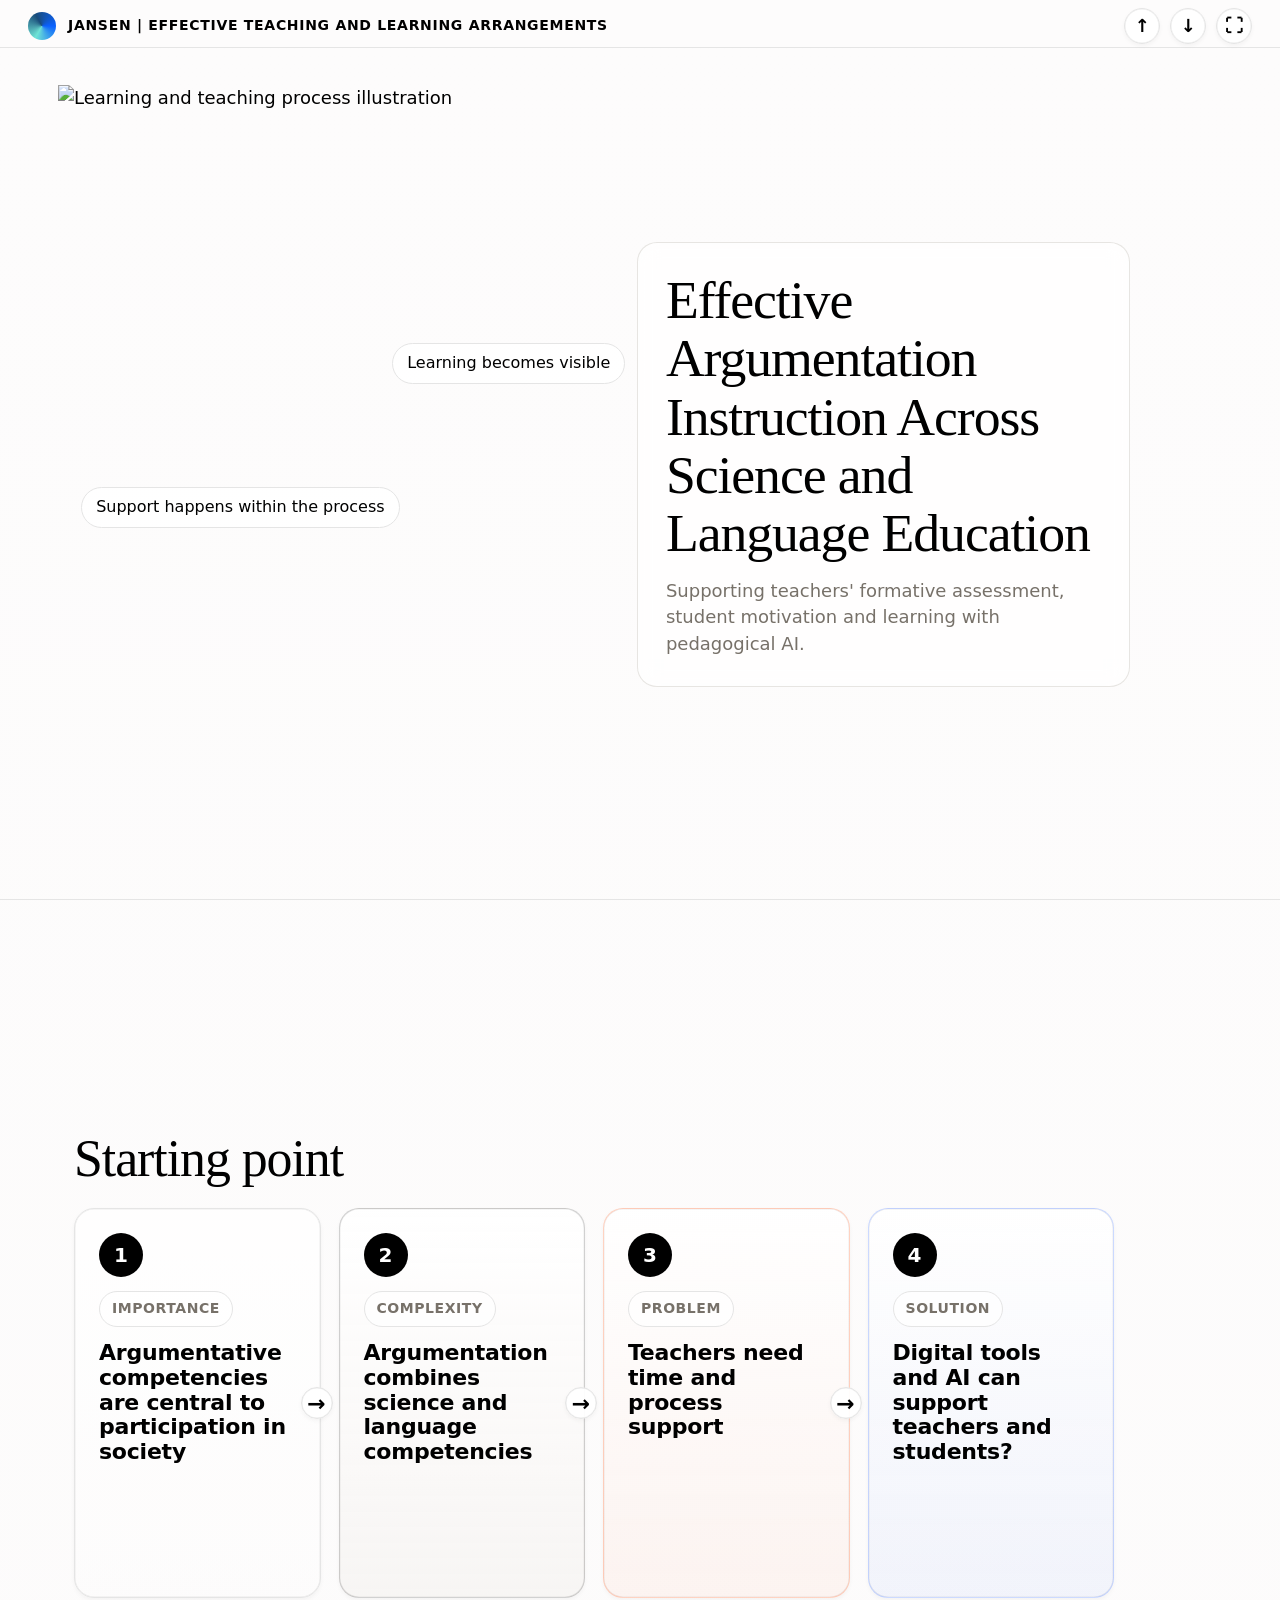
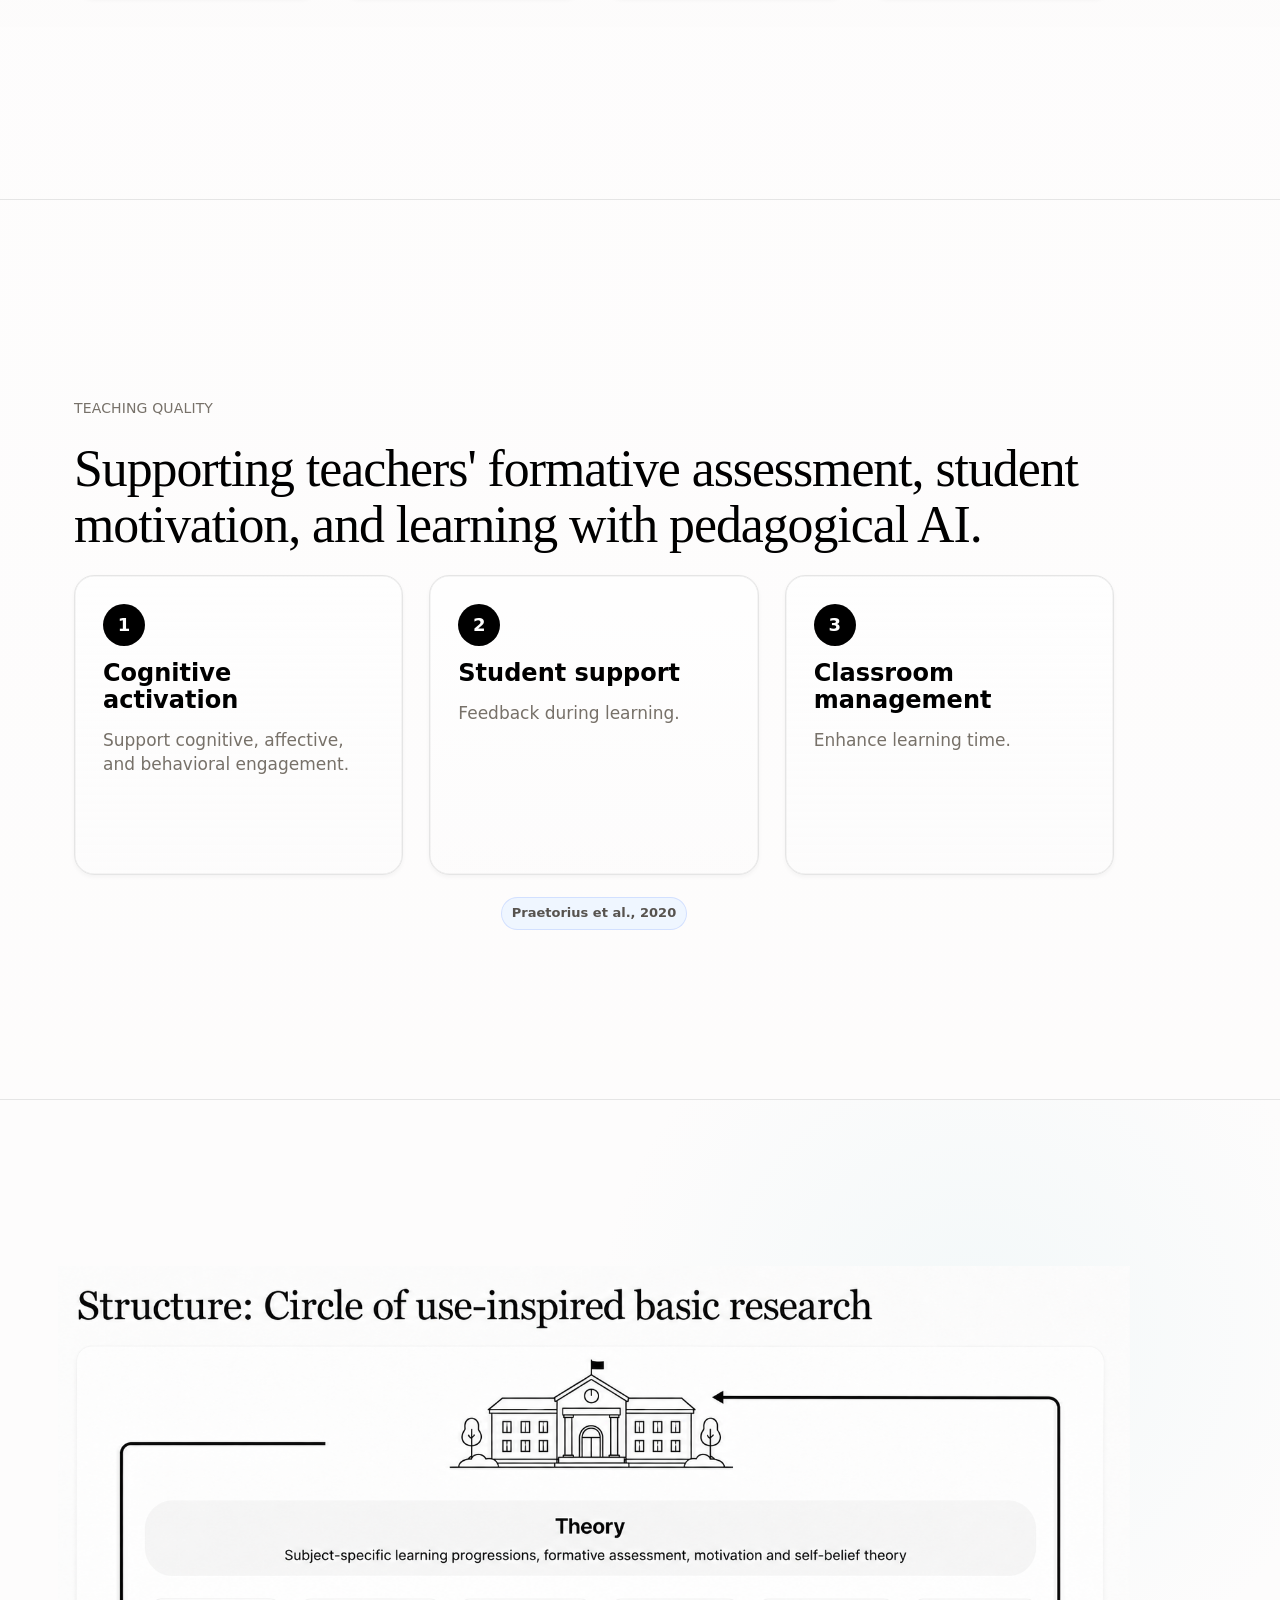
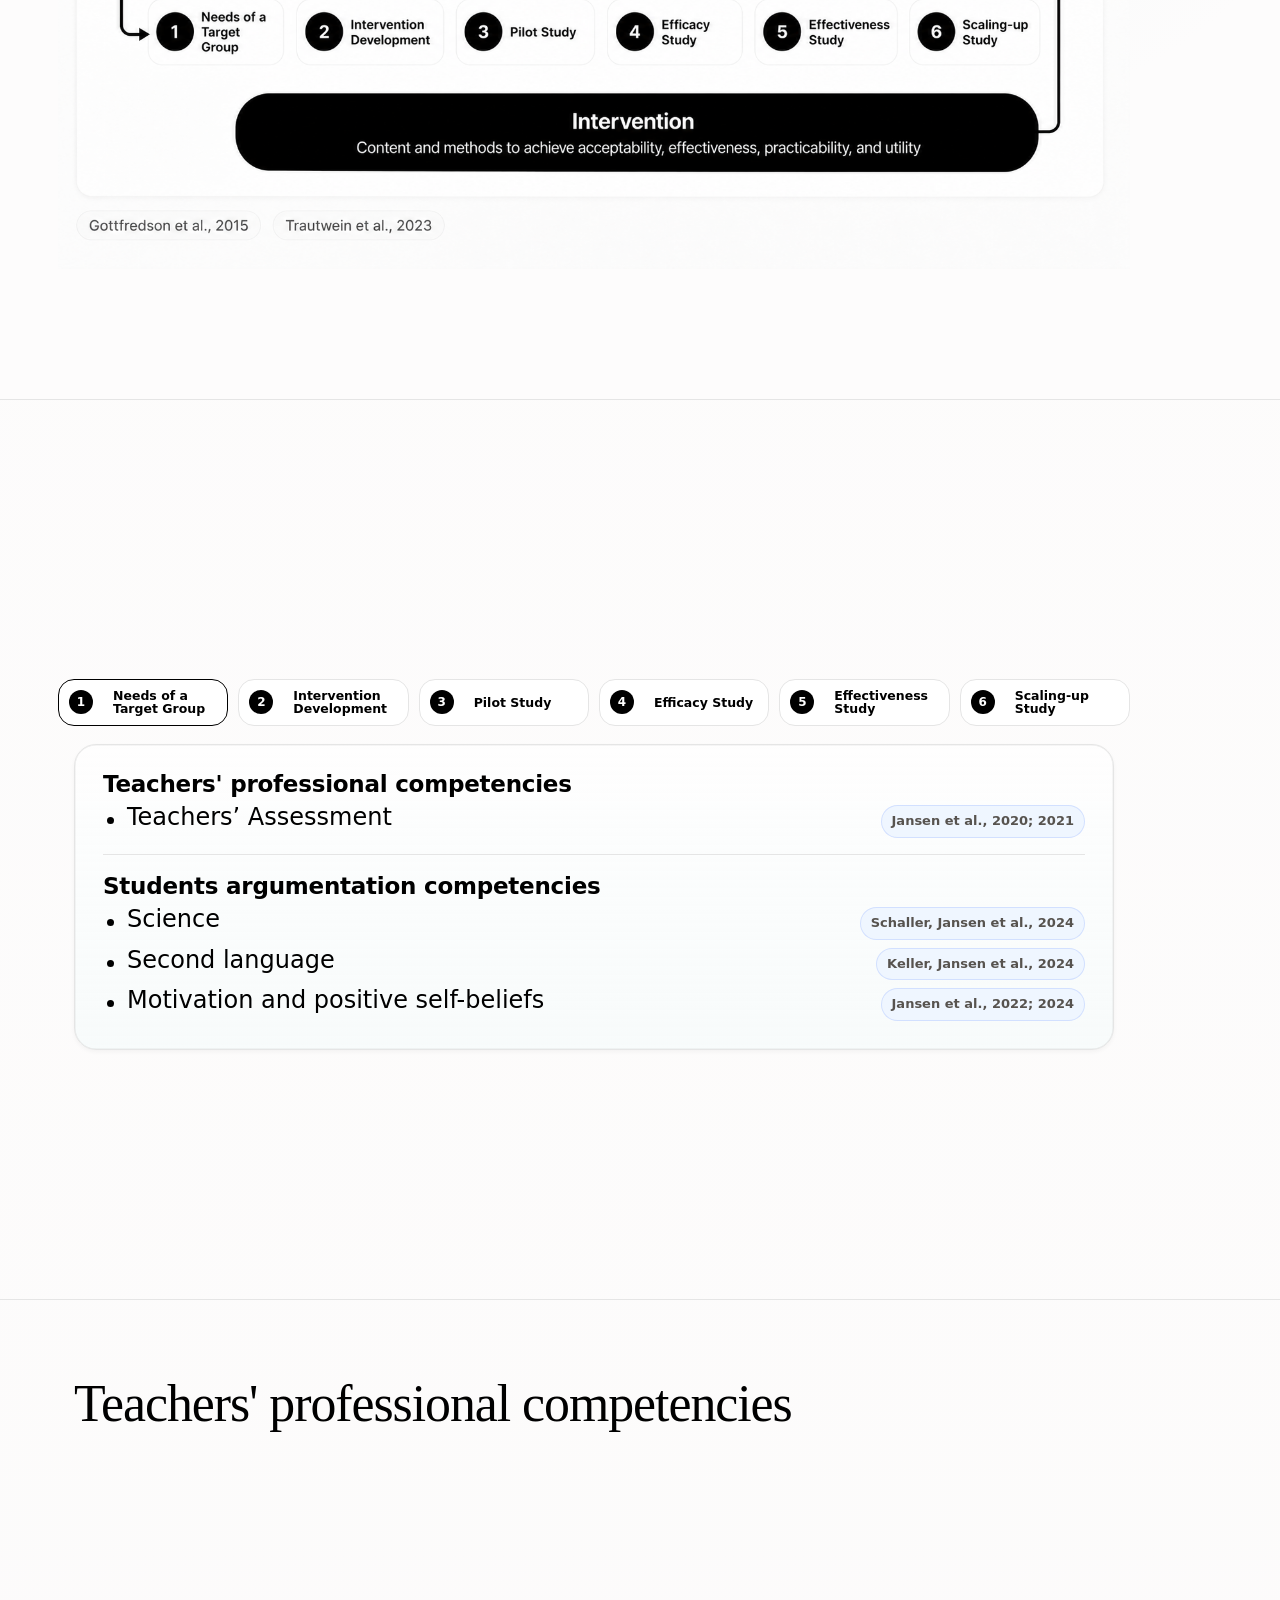
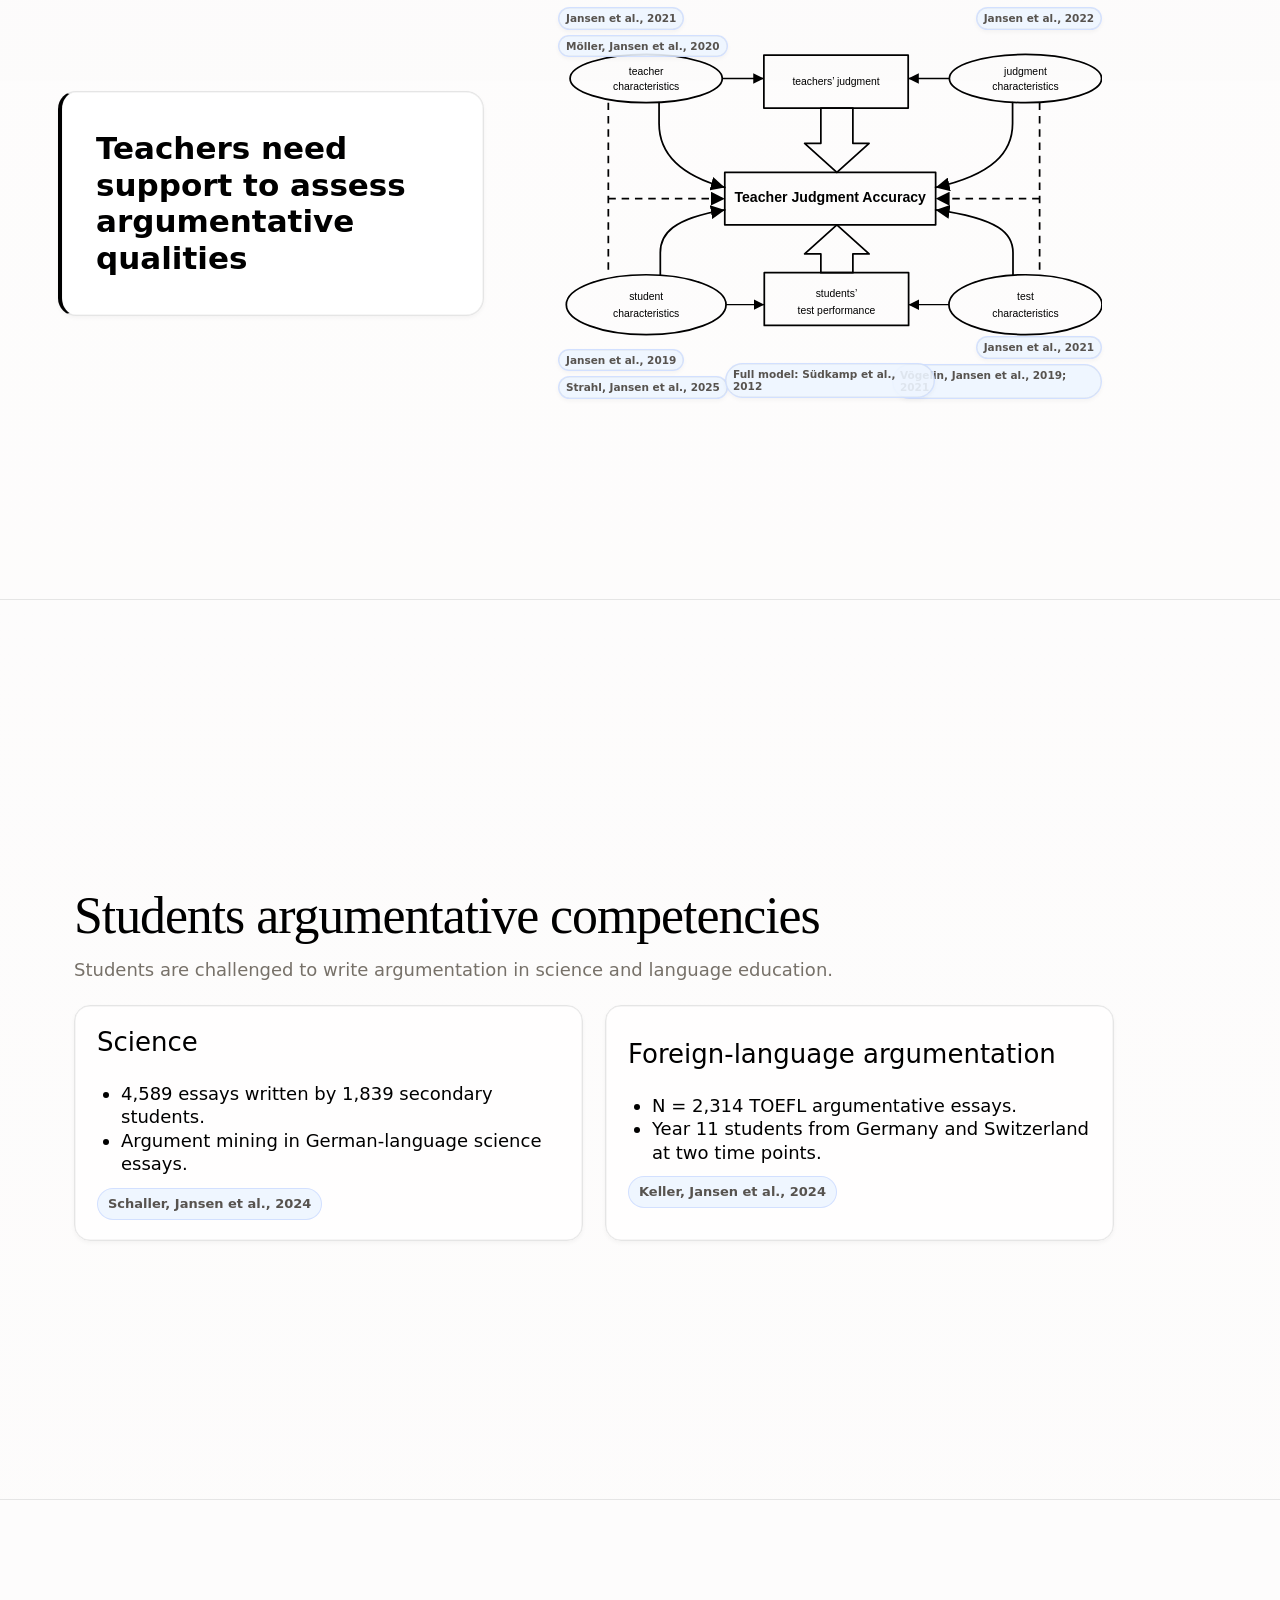
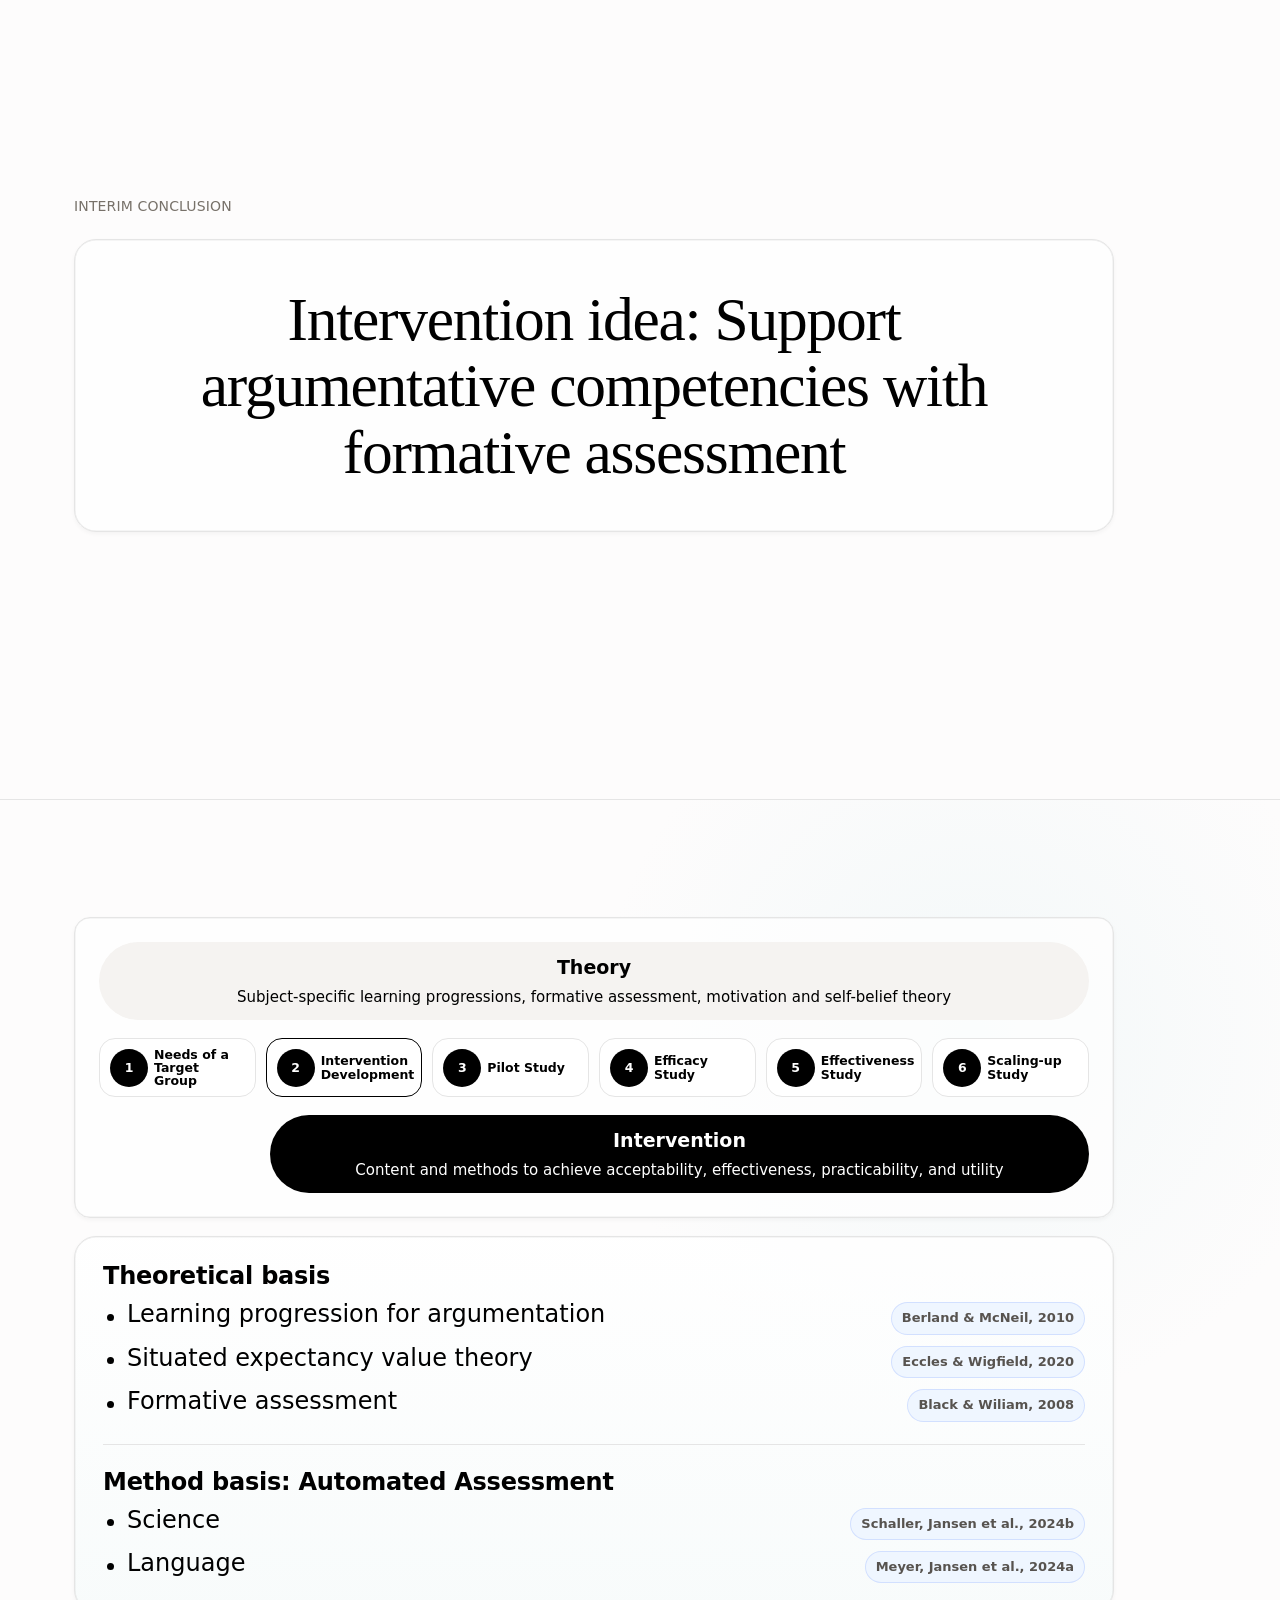
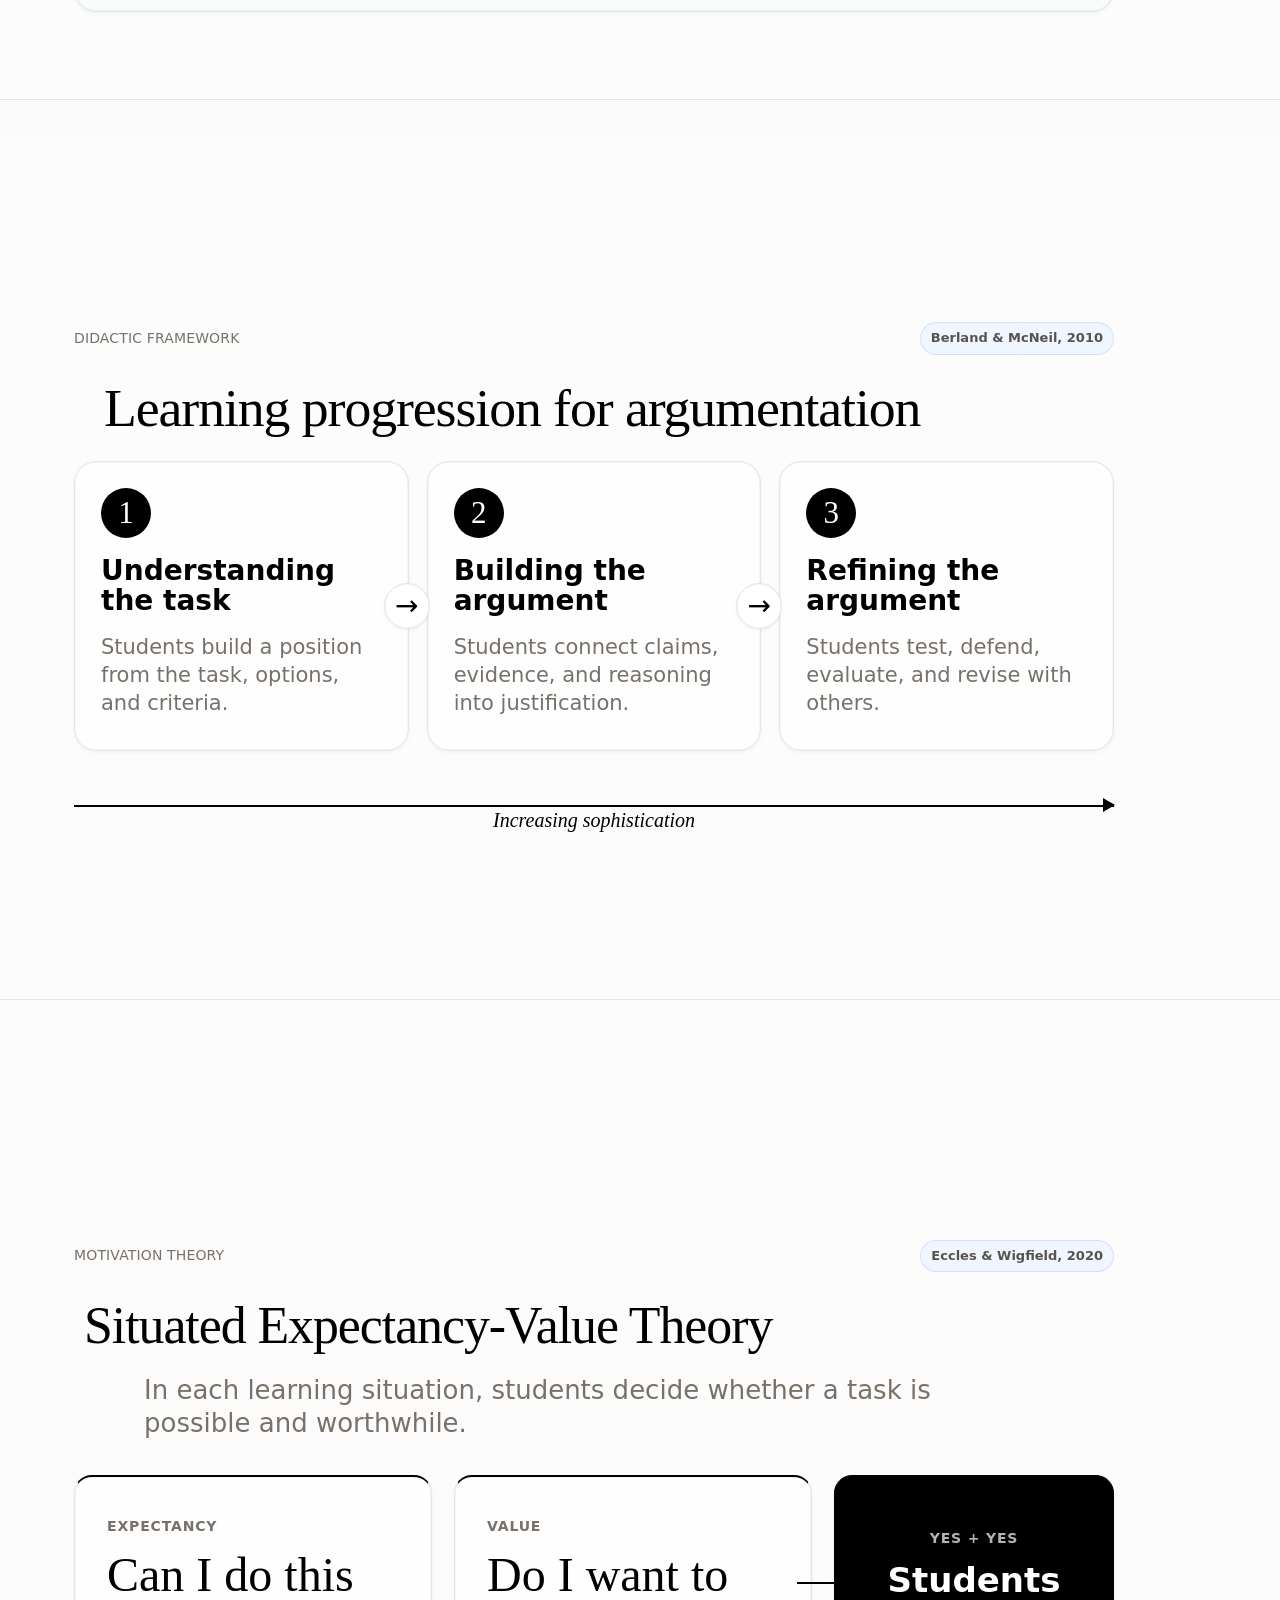
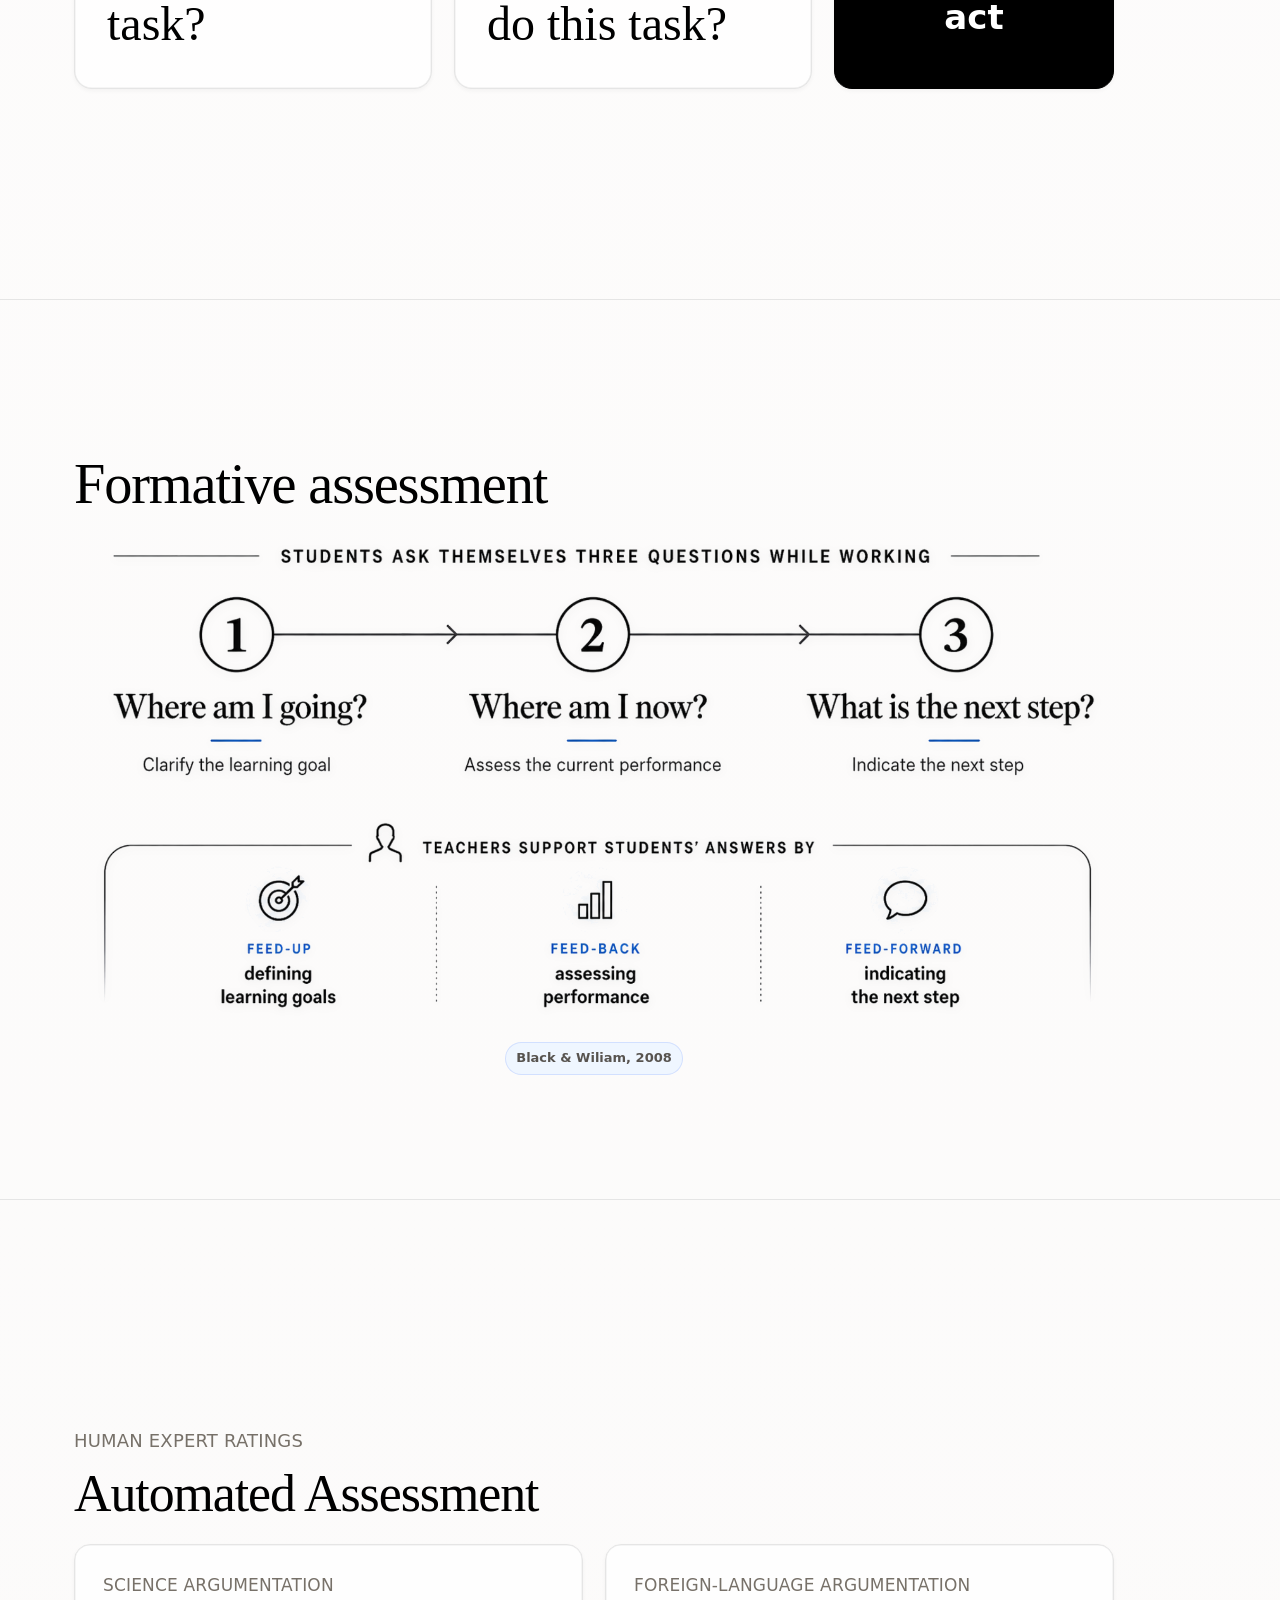
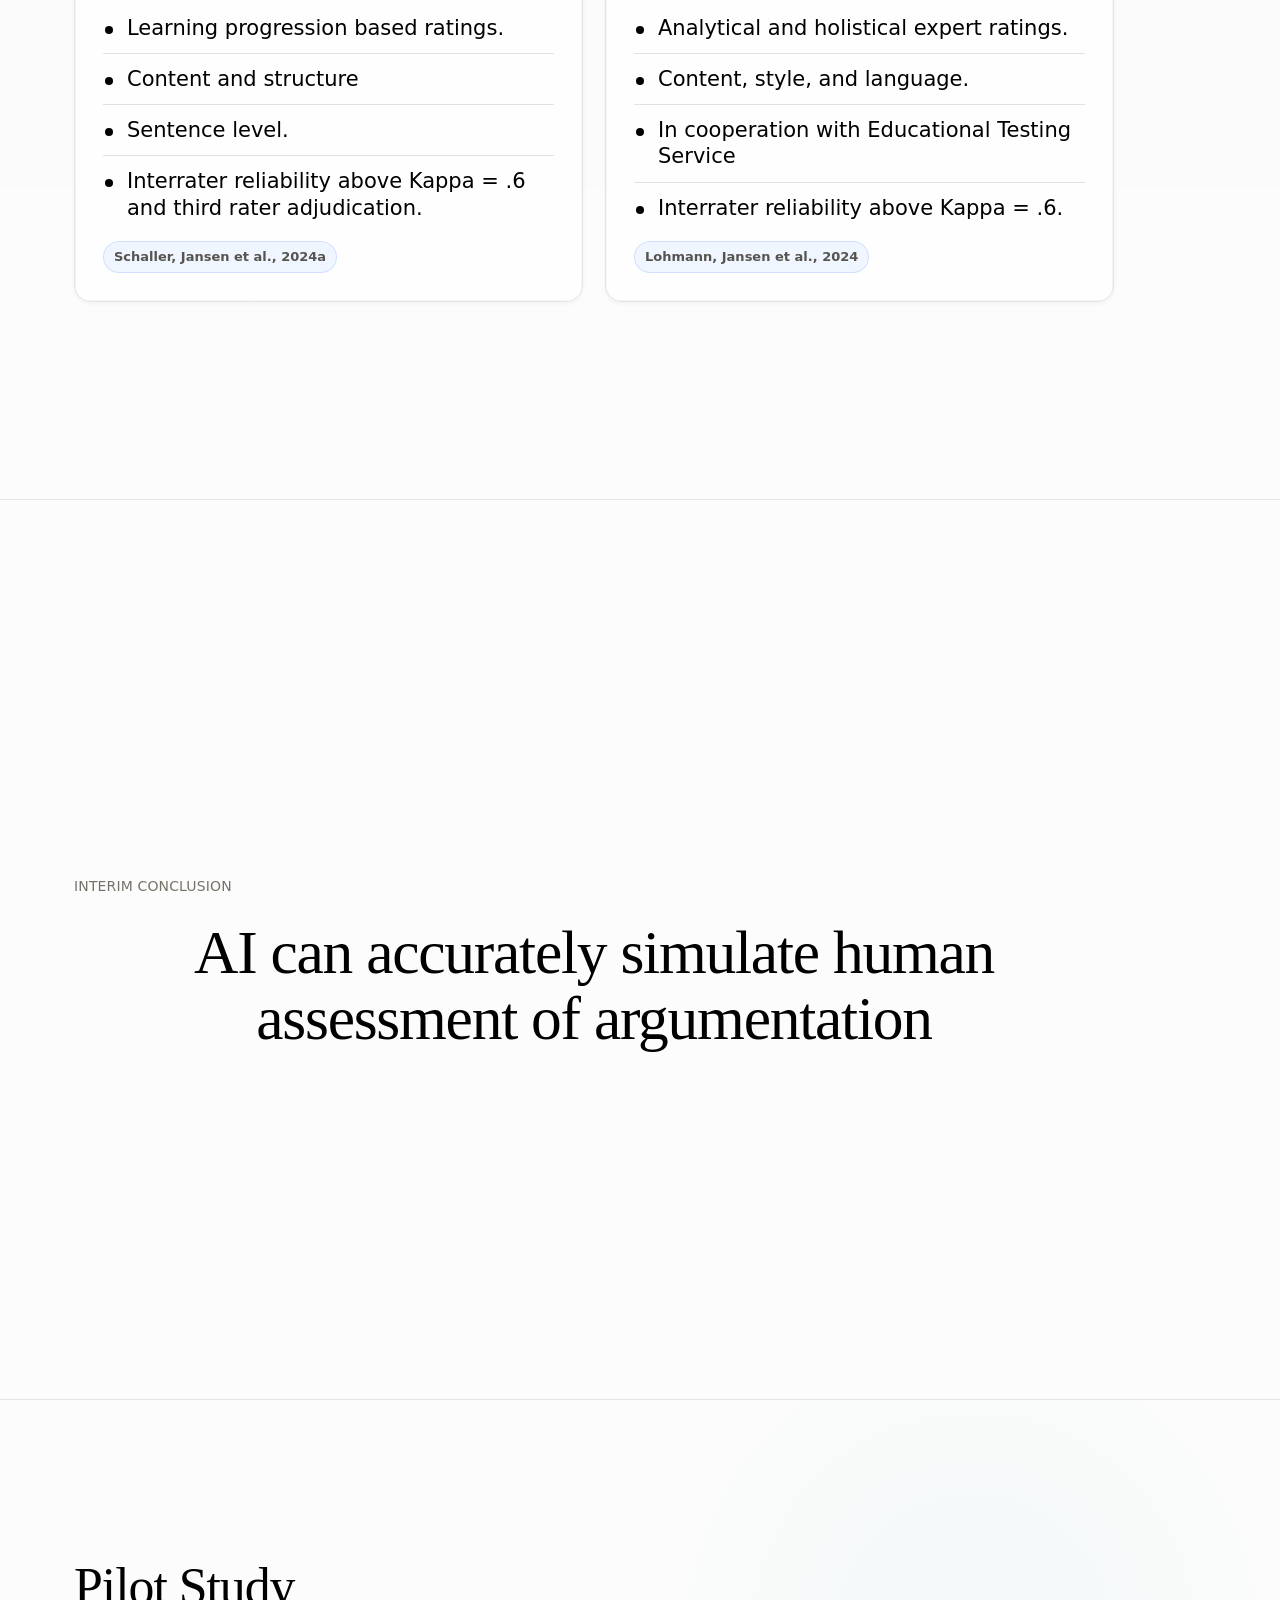
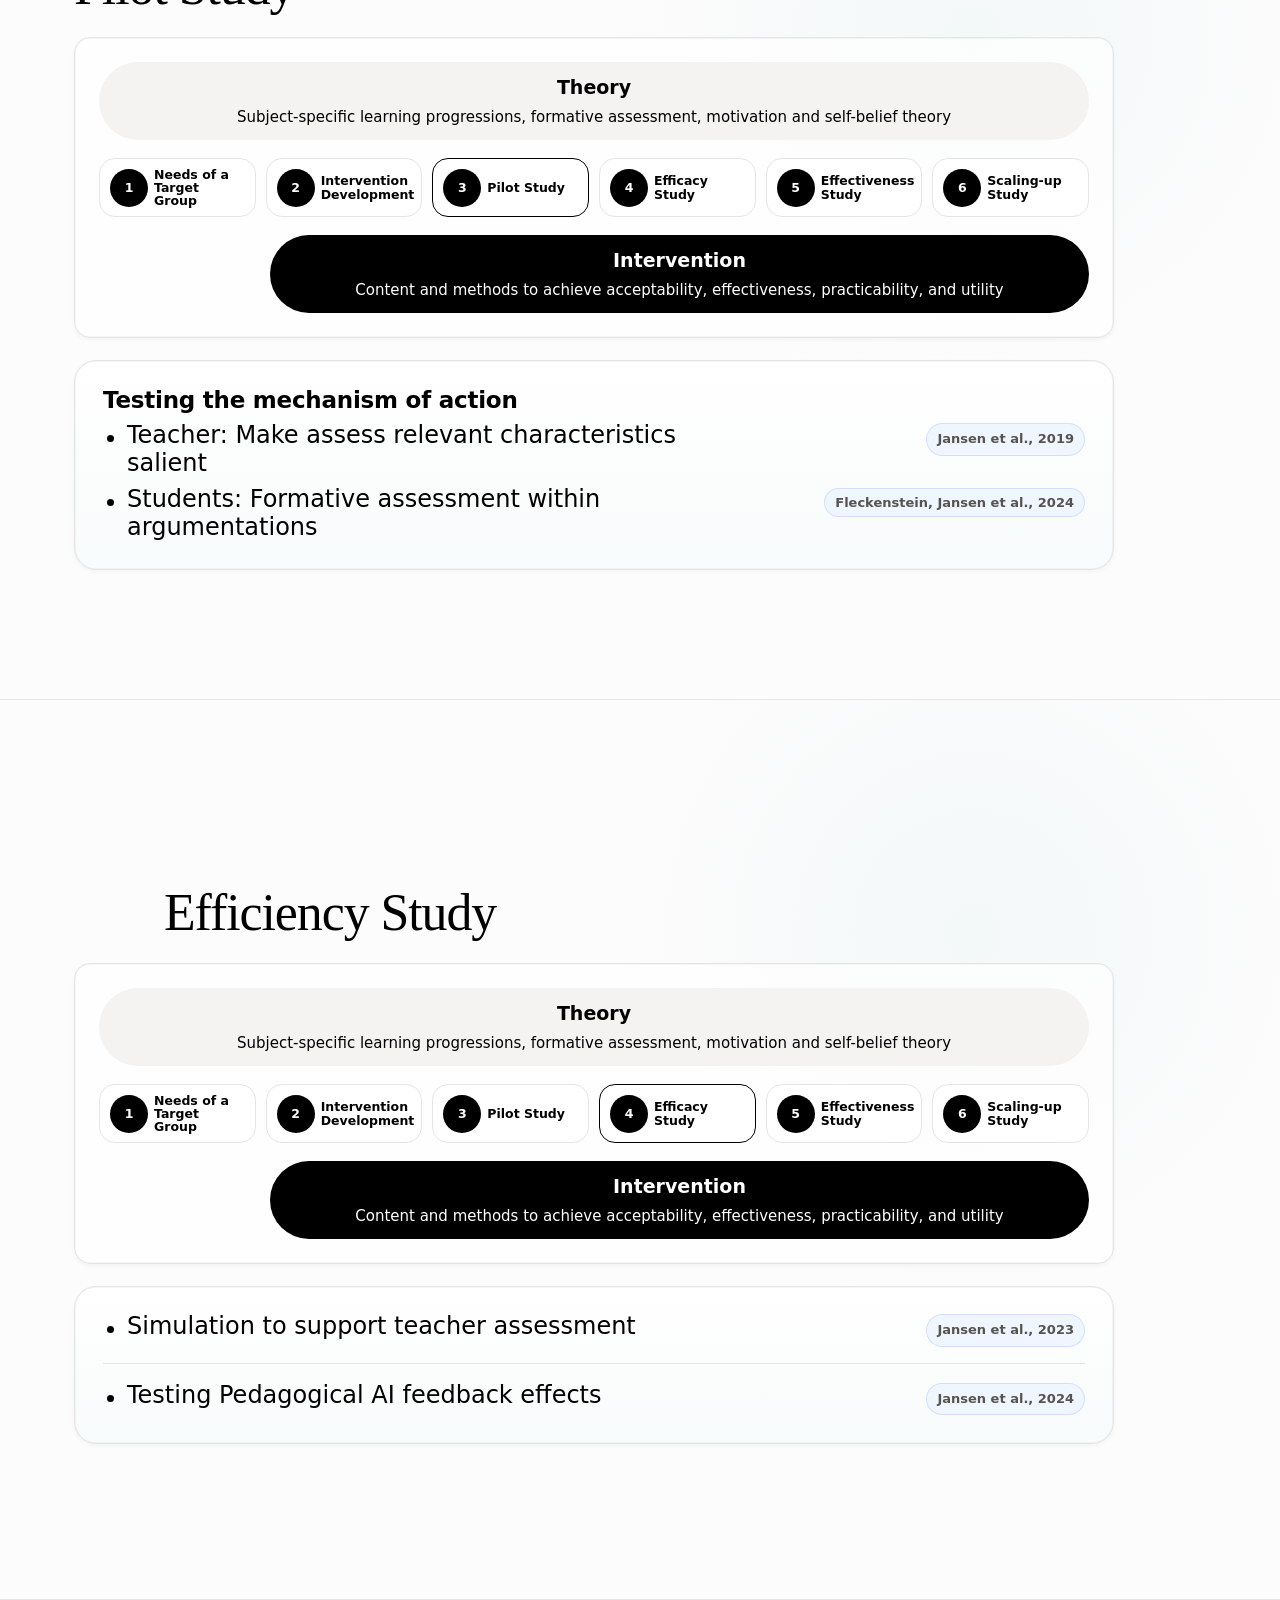
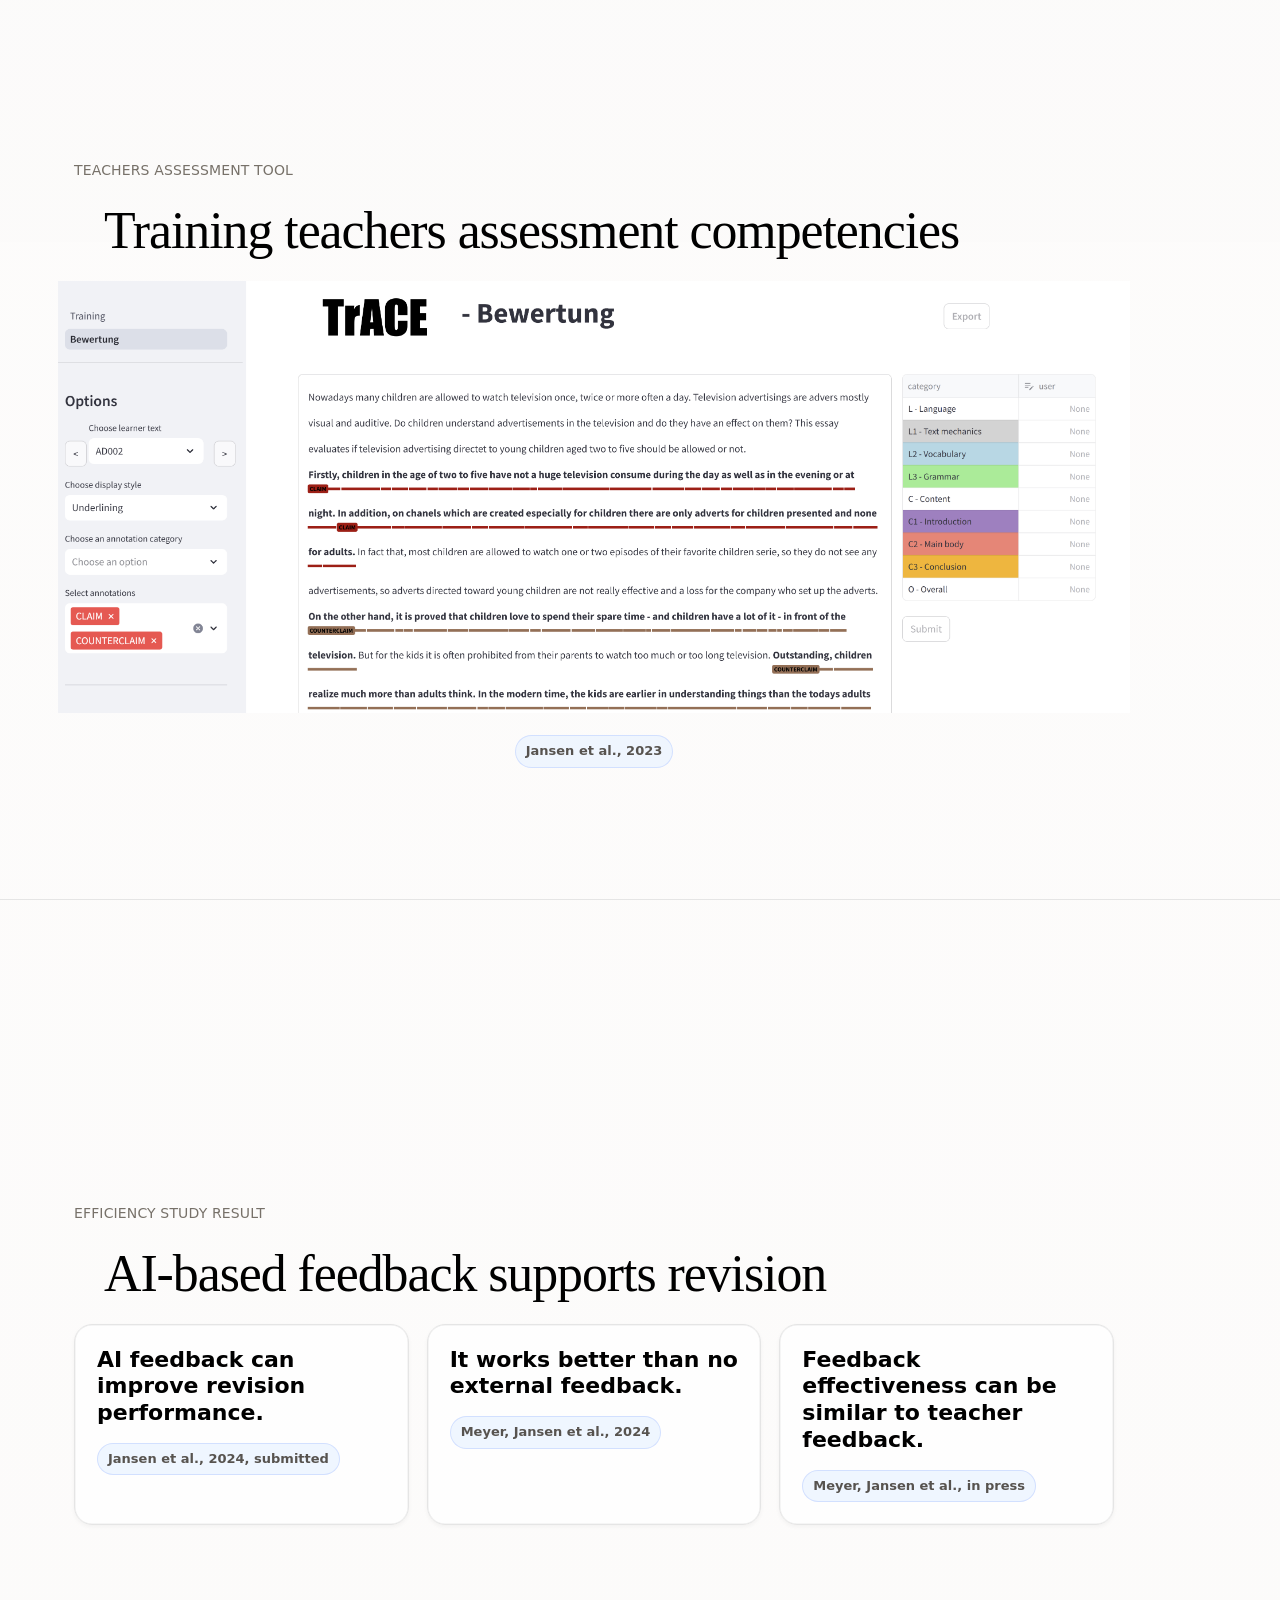
==== commit 2349d683: "Update talk website" ====
--- a/index.html
+++ b/index.html
@@ -47,33 +47,21 @@
             <span>1</span>
             <div class="sequence-label">Importance</div>
             <h2>Argumentative competencies are central to participation in society</h2>
-            <ul>
-              <li>Argumentation supports building one's own position.</li>
-              <li>Argumentation competencies enable communication of one's own positions.</li>
-            </ul>
           </article>
           <article class="complexity">
             <span>2</span>
             <div class="sequence-label">Complexity</div>
-            <h2>Argumentation is a multifaceted competence.</h2>
-            <ul>
-              <li><strong>Science:</strong> evidence, claims, and explanatory models have to fit the domain.</li>
-              <li><strong>Language education:</strong> argument structure, position, and linguistic quality have to work together.</li>
-            </ul>
+            <h2>Argumentation combines science and language competencies</h2>
           </article>
           <article class="problem">
             <span>3</span>
-            <div class="sequence-icon sequence-icon--problem">⚡</div>
             <div class="sequence-label">Problem</div>
             <h2>Teachers need time and process support</h2>
-            <p>Effective instruction requires continuous diagnosis, feedback, and guidance while students are developing their arguments.</p>
           </article>
           <article class="solution">
             <span>4</span>
-            <img class="sequence-icon sequence-icon--solution" src="assets/learning_process_illustration.png" alt="" />
             <div class="sequence-label">Solution</div>
-            <h2>Digital tools and AI can support teachers and students</h2>
-            <p>Measure learning process and deliver pedagogical ideas to the classroom.</p>
+            <h2>Digital tools and AI can support teachers and students?</h2>
           </article>
         </div>
       </section>
@@ -95,30 +83,16 @@
           <article>
             <span>3</span>
             <h2>Classroom management</h2>
-            <p>Time for adaptive instruction.</p>
+            <p>Enhance learning time.</p>
           </article>
         </div>
         <div class="reference-line quality-reference"><span>Praetorius et al., 2020</span></div>
       </section>
 
-      <section class="slide structure" id="structure" data-stage="opening">
-        <h1>Structure: Circle of use-inspired basic research</h1>
-        <div class="cycle-card">
-          <div class="theory-band"><strong>Theory</strong><span>Subject-specific learning progressions, formative assessment, motivation and self-belief theory</span></div>
-          <div class="stage-row">
-            <a href="#needs" class="active"><b>1</b><span>Needs of a Target Group</span></a>
-            <a href="#development"><b>2</b><span>Intervention Development</span></a>
-            <a href="#pilot"><b>3</b><span>Pilot Study</span></a>
-            <a href="#efficiency-structure"><b>4</b><span>Efficacy Study</span></a>
-            <a href="#effectiveness-structure"><b>5</b><span>Effectiveness Study</span></a>
-            <a href="#scaling-up-structure"><b>6</b><span>Scaling-up Study</span></a>
-          </div>
-          <div class="intervention-band"><strong>Intervention</strong><span>Content and methods to achieve acceptability, effectiveness, practicability, and utility</span></div>
-        </div>
-        <div class="reference-line">
-          <span>Gottfredson et al., 2015</span>
-          <span>Trautwein et al., 2023</span>
-        </div>
+      <section class="slide structure structure-image-slide" id="structure" data-stage="opening">
+        <figure class="structure-image">
+          <img src="assets/structure_circle_use_inspired_basic_research.png" alt="Structure: circle of use-inspired basic research with school context, theory, intervention, and six study stages." />
+        </figure>
       </section>
 
       <section class="slide evidence-step" id="needs" data-stage="needs">
@@ -139,18 +113,14 @@
             <h2>Students argumentation competencies</h2>
             <div class="needs-row"><p>Science</p><span class="ref">Schaller, Jansen et al., 2024</span></div>
             <div class="needs-row"><p>Second language</p><span class="ref">Keller, Jansen et al., 2024</span></div>
-          </a>
-          <a href="#meta-analyses" class="needs-group">
-            <h2>Meta-analyses about learning-relevant outcomes</h2>
-            <div class="needs-row"><p>Achievement</p><span class="ref">Meyer, Jansen et al., 2024</span></div>
-            <div class="needs-row"><p>Motivation</p><span class="ref">Jansen et al., 2022</span></div>
-            <div class="needs-row"><p>Self-Beliefs</p><span class="ref">Jansen et al., 2024</span></div>
+            <div class="needs-row"><p>Motivation and positive self-beliefs</p><span class="ref">Jansen et al., 2022; 2024</span></div>
           </a>
         </div>
       </section>
 
       <section class="slide image-slide" id="teacher-model" data-stage="needs">
         <h1>Teachers' professional competencies</h1>
+        <p class="model-subtitle">Teachers need support to assess argumentative qualities</p>
         <figure class="full-model teacher-judgment-model">
           <img src="assets/teacher_judgment_accuracy_model.svg" alt="Exact teacher judgment accuracy model" />
           <figcaption class="model-ref model-ref--teacher">
@@ -176,8 +146,8 @@
 
       <section class="slide large-scale" id="large-scale-studies" data-stage="needs">
         <header class="section-title">
-          <h1>Large-scale studies about argumentative competencies</h1>
-          <p>Literature connection: subject-specific argumentation must be validated in the tasks students actually write.</p>
+          <h1>Students argumentative competencies</h1>
+          <p>Students are challenged to write argumentation in science and language education.</p>
         </header>
         <div class="two-cards">
           <button class="study-card" type="button" data-open="science-task">
@@ -199,30 +169,9 @@
         </div>
       </section>
 
-      <section class="slide meta-analyses" id="meta-analyses" data-stage="needs">
-        <header class="section-title">
-          <h1>Meta-analyses about learning-relevant outcomes</h1>
-        </header>
-        <div class="meta-paper-grid">
-          <figure>
-            <img src="assets/meta_analysis_motivation_cover.png" alt="Psychological Bulletin article on motivation in K-12 education" />
-            <figcaption><span class="ref">Jansen et al., 2022</span></figcaption>
-          </figure>
-          <figure>
-            <img src="assets/meta_analysis_self_beliefs_cover.png" alt="Psychological Bulletin article on correlates of the self in childhood and adolescence" />
-            <figcaption><span class="ref">Jansen et al., 2024</span></figcaption>
-          </figure>
-        </div>
-      </section>
-
       <section class="slide interim" id="interim-diagnosis" data-stage="needs">
         <p class="eyebrow">Interim conclusion</p>
-        <h1>Target-group needs define the intervention</h1>
-        <div class="interim-summary">
-          <article><span>Literature connection</span><p>Teachers are challenged to assess argumentation. Students are challenged to argue.</p></article>
-          <article><span>Challenge</span><p>Needs are not evidence based.</p></article>
-          <article><span>Contribution</span><p>Map the needs of teachers and students based on evidence.</p></article>
-        </div>
+        <h1>Intervention idea: Support argumentative competencies with formative assessment</h1>
       </section>
 
       <section class="slide structure evidence-step development-structure" id="development" data-stage="development">
@@ -239,12 +188,13 @@
           <div class="intervention-band"><strong>Intervention</strong><span>Content and methods to achieve acceptability, effectiveness, practicability, and utility</span></div>
         </div>
         <div class="basis-frame needs-frame">
-          <a href="#formative" class="basis-group">
+          <a href="#learning-progression" class="basis-group">
             <div class="basis-heading">
               <h2>Theoretical basis</h2>
             </div>
+            <div class="basis-row"><p>Learning progression for argumentation</p><span class="ref">Berland &amp; McNeil, 2010</span></div>
+            <div class="basis-row"><p>Situated expectancy value theory</p><span class="ref">Eccles &amp; Wigfield, 2020</span></div>
             <div class="basis-row"><p>Formative assessment</p><span class="ref">Black &amp; Wiliam, 2008</span></div>
-            <div class="basis-row"><p>Learning progression for argumentation</p><span class="ref">Berland &amp; McNeil, 2010</span></div>
           </a>
           <a href="#corpora" class="basis-group">
             <div class="basis-heading">
@@ -256,43 +206,12 @@
         </div>
       </section>
 
-      <section class="slide formative formative--full-image" id="formative" data-stage="development">
-        <h1>Formative assessment</h1>
-        <figure class="formative-picture formative-picture--full">
-          <img src="assets/formative_assessment_questions_model.png" alt="Students ask themselves three questions while working; teachers support students' answers through feed-up, feedback, and feed-forward." />
-        </figure>
-        <span class="ref formative-ref">Black &amp; Wiliam, 2008</span>
-      </section>
-
-      <section class="slide sevt-slide" id="situated-expectancy-value" data-stage="development">
-        <div class="eyebrow-row sevt-eyebrow-row">
-          <p class="eyebrow">Motivation theory</p>
-          <span class="ref">Eccles &amp; Wigfield, 2020</span>
-        </div>
-        <h1>Situated Expectancy-Value Theory</h1>
-        <p class="sevt-lead">In each learning situation, students decide whether a task is possible and worthwhile.</p>
-        <div class="sevt-model" aria-label="Situated expectancy-value decision model">
-          <article>
-            <span>Expectancy</span>
-            <h2>Can I do this task?</h2>
-          </article>
-          <article>
-            <span>Value</span>
-            <h2>Do I want to do this task?</h2>
-          </article>
-          <div class="sevt-action">
-            <span>Yes + yes</span>
-            <strong>Students act</strong>
-          </div>
-        </div>
-      </section>
-
       <section class="slide learning-progression learning-progression-overview" id="learning-progression" data-stage="development">
         <div class="eyebrow-row">
-          <p class="eyebrow">Learning progression for augmentation</p>
+          <p class="eyebrow">Didactic framework</p>
           <span class="ref">Berland &amp; McNeil, 2010</span>
         </div>
-        <h1>Argumentation support becomes more sophisticated across three steps</h1>
+        <h1>Learning progression for argumentation</h1>
         <div class="progression-map">
           <button type="button" data-open="learning-progression-task-modal">
             <span class="step-number">1</span>
@@ -313,6 +232,37 @@
         <div class="progression-arrow"><span>Increasing sophistication</span></div>
       </section>
 
+      <section class="slide sevt-slide" id="situated-expectancy-value" data-stage="development">
+        <div class="eyebrow-row sevt-eyebrow-row">
+          <p class="eyebrow">Motivation theory</p>
+          <span class="ref">Eccles &amp; Wigfield, 2020</span>
+        </div>
+        <h1>Situated Expectancy-Value Theory</h1>
+        <p class="sevt-lead">In each learning situation, students decide whether a task is possible and worthwhile.</p>
+        <div class="sevt-model" aria-label="Situated expectancy-value decision model">
+          <article>
+            <span>Expectancy</span>
+            <h2>Can I do this task?</h2>
+          </article>
+          <article>
+            <span>Value</span>
+            <h2>Do I want to do this task?</h2>
+          </article>
+          <div class="sevt-action">
+            <span>Yes + yes</span>
+            <strong>Students act</strong>
+          </div>
+        </div>
+      </section>
+
+      <section class="slide formative formative--full-image" id="formative" data-stage="development">
+        <h1>Formative assessment</h1>
+        <figure class="formative-picture formative-picture--full">
+          <img src="assets/formative_assessment_questions_model.png" alt="Students ask themselves three questions while working; teachers support students' answers through feed-up, feedback, and feed-forward." />
+        </figure>
+        <span class="ref formative-ref">Black &amp; Wiliam, 2008</span>
+      </section>
+
       <dialog class="modal modal--wide learning-progression learning-progression-modal" id="learning-progression-task-modal">
         <button type="button" data-close>Close</button>
         <div class="progression-track" aria-label="Learning progression step 1 of 3">
@@ -416,8 +366,8 @@
 
       <section class="slide corpora" id="corpora" data-stage="development">
         <header class="section-title">
-          <p class="eyebrow">Automated assessment</p>
-          <h1>Human expert ratings</h1>
+          <p class="eyebrow">Human expert ratings</p>
+          <h1>Automated Assessment</h1>
         </header>
         <div class="two-cards">
           <button class="corpus-card" type="button" data-open="science-ratings">
@@ -446,19 +396,6 @@
       <section class="slide interim" id="teacher-ai-comparable" data-stage="development">
         <p class="eyebrow">Interim conclusion</p>
         <h1>AI can accurately simulate human assessment of argumentation</h1>
-        <div class="interim-summary">
-          <article><span>Literature connection</span><ul><li>Formative Assessment</li><li>Learning progression of Argumentation</li></ul></article>
-          <article><span>Challenge</span><p>Fine-grained didactic criteria.</p></article>
-          <article>
-            <span>Contribution</span>
-            <p>Automated models can assess argumentation comparably to trained human raters.</p>
-            <div class="reference-line">
-              <span>Lohmann, Jansen et al., 2024</span>
-              <span>Schaller, Jansen et al., 2024b</span>
-              <span>Meyer, Jansen et al., 2020</span>
-            </div>
-          </article>
-        </div>
       </section>
 
       <section class="slide structure pilot-structure" id="pilot" data-stage="pilot">
@@ -479,39 +416,14 @@
           <article class="needs-group">
             <h2>Testing the mechanism of action</h2>
             <div class="structure-row">
-              <p>Teacher</p>
+              <p>Teacher: Make assess relevant characteristics salient</p>
               <span class="ref">Jansen et al., 2019</span>
             </div>
             <div class="structure-row">
-              <p>Students</p>
-              <span class="ref">Fleckenstein et al., 2024</span>
-            </div>
-          </article>
-        </div>
-      </section>
-
-      <section class="slide efficiency-feedback-cycle" id="efficiency-feedback-cycle" data-stage="pilot">
-        <div class="eyebrow-row feedback-cycle-eyebrow-row">
-          <p class="eyebrow">Pilot study</p>
-          <span class="ref">Jansen et al., 2024</span>
-        </div>
-        <h1>Feedback worked best as a full cycle</h1>
-        <p class="lead">We varied feedback using Hattie and Timperley's feedback model and tested which combination best supported students.</p>
-        <div class="feedback-cycle-layout">
-          <div class="feedback-cycle-cards" aria-label="Three feedback questions aligned with the screenshot">
-            <article class="feedback-cycle-card feedback-cycle-card--top">
-              <h2>Feed-UP</h2>
-            </article>
-            <article class="feedback-cycle-card feedback-cycle-card--middle">
-              <h2>Feed-Back</h2>
-            </article>
-            <article class="feedback-cycle-card feedback-cycle-card--bottom">
-              <h2>Feed-Forward</h2>
-            </article>
-          </div>
-          <button class="feedback-pilot-open" type="button" data-open="feedback-pilot-modal" aria-label="Open larger pilot feedback screenshot">
-            <img src="assets/feedback_pilot_full_cycle_screenshot.jpg" alt="Pilot feedback screenshot showing target information, current score information, and next revision checkpoints." />
-          </button>
+              <p>Students: Formative assessment within argumentations</p>
+              <button class="ref" type="button" data-open="efficiency-feedback-cycle-modal">Fleckenstein, Jansen et al., 2024</button>
+            </div>
+          </article>
         </div>
       </section>
 
@@ -609,9 +521,9 @@
             </div>
           </article>
           <article class="needs-group">
-            <h2>Secondary students</h2>
+            <h2>Students</h2>
             <div class="structure-row">
-              <p>Feedback experiment</p>
+              <p>Junior Research Group: Effective argumentation instruction in Science</p>
               <span class="ref">Jansen et al., 2025a,b,c</span>
             </div>
           </article>
@@ -633,7 +545,7 @@
 
       <section class="slide project" id="genius" data-stage="effectiveness">
         <p class="eyebrow">Grant acquisition</p>
-        <h1>Genius Generative AI utilized in School</h1>
+        <h1>DARIUS: Digital argumentation instruction for science</h1>
         <div class="supporter-logos supporter-logos--genius" aria-label="Genius supporter">
           <img src="assets/deutsche_telekom_stiftung_logo.png" alt="Deutsche Telekom Stiftung" />
         </div>
@@ -721,12 +633,7 @@
 
       <section class="slide interim" id="interim-fostering" data-stage="effectiveness">
         <p class="eyebrow">Interim conclusion</p>
-        <h1>Feedback has to become learning support</h1>
-        <div class="interim-summary">
-          <article><span>Literature connection</span><p>AI feedback can increase revision performance.</p></article>
-          <article><span>Challenge</span><p>Effects are unequal; all students should benefit.</p></article>
-          <article><span>Contribution</span><p>Students characteristics moderate feedback uptake.</p></article>
-        </div>
+        <h1><a href="assets/Supplement_Receptivity%20Study.html" target="_blank" rel="noopener">Students with lower argumentation skills and less motivation benefited more from pedagogical AI feedback</a></h1>
       </section>
 
       <section class="slide structure scaling-structure" id="scaling-up-structure" data-stage="scaling">
@@ -796,33 +703,6 @@
         <a class="course-link" href="https://open.hpi.de/courses/kifortbildung2025" target="_blank" rel="noopener">open.hpi.de/courses/kifortbildung2025</a>
       </section>
 
-      <section class="slide online-course-slide student-course-slide" id="effective-argumentation-course" data-stage="scaling">
-        <p class="eyebrow">Online course for secondary students</p>
-        <h1>Effective argumentation instruction</h1>
-        <div class="online-course-layout">
-          <figure class="online-course-cover">
-            <img src="assets/effective_argumentation_student_course_cover.png" alt="Opening frame from the student online course on effective argumentation instruction" />
-          </figure>
-          <aside class="online-course-reach" aria-label="Learner statistics for the student online course">
-            <span>Learners</span>
-            <img src="assets/effective_argumentation_student_course_learners.png" alt="Learner statistics showing 2,281 current learners, 1,751 learners at course end, and 1,320 learners at course start" />
-          </aside>
-        </div>
-      </section>
-
-      <section class="slide project" id="generational-ai" data-stage="scaling">
-        <p class="eyebrow">Grant acquisition</p>
-        <h1>Generational AI: learning and well-being with generative AI</h1>
-        <div class="supporter-logos supporter-logos--horizon" aria-label="Generational AI supporter">
-          <img src="assets/horizon_europe_logo.jpeg" alt="Horizon Europe" />
-        </div>
-        <div class="project-grid project-grid--three">
-          <article><p>Research question: How does generative AI affect learning and well-being?</p></article>
-          <article><p>Start: end of 2026.</p></article>
-          <article><p>Project volume: EUR 3,450,000. Own share: EUR 138,000.</p></article>
-        </div>
-      </section>
-
       <section class="slide project" id="leseband" data-stage="scaling">
         <p class="eyebrow">Grant acquisition</p>
         <h1>Leseband+</h1>
@@ -831,43 +711,8 @@
           <img src="assets/victor_rolff_stiftung_logo.png" alt="Victor Rolff Stiftung" />
         </div>
         <div class="project-grid">
-          <article><p>Aim: investigate how individual primary students develop reading competencies. Start: autumn 2026.</p></article>
+          <article><p>Aim: Support teachers in assessing primary students' reading development. Start: autumn 2026.</p></article>
           <article><p>Total project funding: EUR 880,000. Own share: EUR 220,000.</p></article>
-        </div>
-      </section>
-
-      <section class="slide structure theory-structure" id="theory" data-stage="theory">
-        <div class="cycle-card cycle-card--compact">
-          <div class="theory-band"><strong>Theory</strong><span>Subject-specific learning progressions, formative assessment, motivation and self-belief theory</span></div>
-          <div class="stage-row">
-            <a href="#needs"><b>1</b><span>Needs of a Target Group</span></a>
-            <a href="#development"><b>2</b><span>Intervention Development</span></a>
-            <a href="#pilot"><b>3</b><span>Pilot Study</span></a>
-            <a href="#efficiency-structure"><b>4</b><span>Efficacy Study</span></a>
-            <a href="#effectiveness-structure"><b>5</b><span>Effectiveness Study</span></a>
-            <a href="#scaling-up-structure"><b>6</b><span>Scaling-up Study</span></a>
-          </div>
-          <div class="intervention-band"><strong>Intervention</strong><span>Content and methods to achieve acceptability, effectiveness, practicability, and utility</span></div>
-        </div>
-        <div class="structure-list needs-frame theory-structure-frame">
-          <article class="needs-group">
-            <div class="structure-row">
-              <h2>Integration of AI into motivation and self-belief formation</h2>
-              <span class="ref">Jansen et al., 2025a</span>
-            </div>
-          </article>
-          <article class="needs-group">
-            <div class="structure-row">
-              <h2>Expansion of argumentation learning progression with AI support</h2>
-              <span class="ref">Jansen et al., 2025b</span>
-            </div>
-          </article>
-          <article class="needs-group">
-            <button class="structure-row theory-popup-trigger" type="button" data-open="feedback-uptake-modal">
-              <h2>Expansion of formative assessment theory through process feedback</h2>
-              <span class="ref">Hattie &amp; Jansen, submitted</span>
-            </button>
-          </article>
         </div>
       </section>
 
@@ -991,16 +836,124 @@
         </button>
       </dialog>
 
+      <section class="slide project" id="generational-ai" data-stage="scaling">
+        <p class="eyebrow">Grant acquisition</p>
+        <h1>Generational AI: learning and well-being with generative AI</h1>
+        <div class="supporter-logos supporter-logos--horizon" aria-label="Generational AI supporter">
+          <img src="assets/horizon_europe_logo.jpeg" alt="Horizon Europe" />
+        </div>
+        <div class="project-grid project-grid--three">
+          <article><p>Research question: How does generative AI affect learning and well-being?</p></article>
+          <article><p>Start: end of 2026.</p></article>
+          <article><p>Project volume: EUR 3,450,000. Own share: EUR 138,000.</p></article>
+        </div>
+      </section>
+
+      <section class="slide structure theory-structure" id="theory" data-stage="theory">
+        <div class="cycle-card cycle-card--compact">
+          <div class="theory-band"><strong>Theory</strong><span>Subject-specific learning progressions, formative assessment, motivation and self-belief theory</span></div>
+          <div class="stage-row">
+            <a href="#needs"><b>1</b><span>Needs of a Target Group</span></a>
+            <a href="#development"><b>2</b><span>Intervention Development</span></a>
+            <a href="#pilot"><b>3</b><span>Pilot Study</span></a>
+            <a href="#efficiency-structure"><b>4</b><span>Efficacy Study</span></a>
+            <a href="#effectiveness-structure"><b>5</b><span>Effectiveness Study</span></a>
+            <a href="#scaling-up-structure"><b>6</b><span>Scaling-up Study</span></a>
+          </div>
+          <div class="intervention-band"><strong>Intervention</strong><span>Content and methods to achieve acceptability, effectiveness, practicability, and utility</span></div>
+        </div>
+        <div class="structure-list needs-frame theory-structure-frame">
+          <article class="needs-group">
+            <button class="structure-row theory-popup-trigger" type="button" data-open="feedback-uptake-modal">
+              <h2>Expansion of formative assessment theory through process feedback</h2>
+              <span class="ref">Hattie &amp; Jansen, submitted</span>
+            </button>
+          </article>
+          <article class="needs-group">
+            <div class="structure-row">
+              <h2>Integration of AI into motivation and self-belief formation</h2>
+              <span class="ref">Jansen et al., 2025a</span>
+            </div>
+          </article>
+          <article class="needs-group">
+            <div class="structure-row">
+              <h2>Expansion of argumentation learning progression with AI support</h2>
+              <span class="ref">Jansen et al., 2025b</span>
+            </div>
+          </article>
+        </div>
+      </section>
+
+      <section class="slide formative formative-process" id="formative-theory-extension" data-stage="theory">
+        <div class="eyebrow-row">
+          <p class="eyebrow">Formative assessment theory</p>
+          <span class="ref">Hattie &amp; Jansen, submitted</span>
+        </div>
+        <h1>Students ask themselves four questions while working</h1>
+        <figure class="formative-model-picture">
+          <img src="assets/formative_assessment_four_questions_full_model.png" alt="Students ask themselves four questions while working; teachers support the answers with feed-up, feedback, feed-forward, and feed-through." />
+        </figure>
+      </section>
+
+      <section class="slide sevt-slide" id="situated-expectancy-value-theory-extension" data-stage="theory">
+        <div class="eyebrow-row sevt-eyebrow-row">
+          <p class="eyebrow">Motivation theory</p>
+          <span class="ref">Jansen, Wigfield et al., 2025</span>
+        </div>
+        <h1>Situated Expectancy-Value Theory for AI Learning Arrangements</h1>
+        <figure class="sevt-picture">
+          <img src="assets/sevt_ai_learning_arrangements_model.png" alt="Expectancy, value, and AI expectancy combine to explain whether students act." />
+        </figure>
+      </section>
+
+      <section class="slide learning-progression learning-progression-overview" id="learning-progression-theory-extension" data-stage="theory">
+        <div class="eyebrow-row">
+          <p class="eyebrow">Didactic framework</p>
+          <span class="ref">Jansen et al., 2025</span>
+        </div>
+        <h1>Learning progression for argumentation</h1>
+        <figure class="progression-picture">
+          <img src="assets/learning_progression_argumentation_school_model.png" alt="Three-step learning progression for argumentation with increasing sophistication and school context." />
+        </figure>
+      </section>
+
+      <section class="slide online-course-slide student-course-slide" id="effective-argumentation-course" data-stage="scaling">
+        <p class="eyebrow">Online course for secondary students</p>
+        <h1>Effective argumentation instruction</h1>
+        <div class="online-course-layout">
+          <figure class="online-course-cover">
+            <img src="assets/effective_argumentation_student_course_cover.png" alt="Opening frame from the student online course on effective argumentation instruction" />
+          </figure>
+          <aside class="online-course-reach" aria-label="Learner statistics for the student online course">
+            <span>Learners</span>
+            <img src="assets/effective_argumentation_student_course_learners.png" alt="Learner statistics showing 2,281 current learners, 1,751 learners at course end, and 1,320 learners at course start" />
+          </aside>
+        </div>
+      </section>
+
       <section class="slide hero summary-hero" id="summary-contribution" data-stage="theory">
-        <div class="hero-copy">
+        <div class="summary-logo-ring" aria-label="Potential institutional context">
+          <figure class="summary-logo summary-logo--tuese">
+            <img src="assets/tuese_logo_square.png" alt="Tübingen School of Education logo" />
+          </figure>
+          <figure class="summary-logo summary-logo--hib">
+            <img src="assets/hib_logo_square.png" alt="Hector-Institut für Empirische Bildungsforschung logo" />
+          </figure>
+          <figure class="summary-logo summary-logo--lead">
+            <img src="assets/lead_graduate_school_research_network_logo.png" alt="LEAD Graduate School and Research Network logo" />
+          </figure>
+          <figure class="summary-logo summary-logo--hector">
+            <img src="assets/ai_hector_fund_logo.png" alt="AI Hector Fund logo" />
+            <figcaption>AI Hector Fund</figcaption>
+          </figure>
+          <figure class="summary-logo summary-logo--iwm">
+            <img src="assets/iwm_logo_square.png" alt="Leibniz-Institut für Wissensmedien logo" />
+          </figure>
+        </div>
+        <div class="hero-copy summary-contribution-copy">
           <p class="eyebrow">Target contribution</p>
           <h1>Making learning and teaching more effective across subjects and contexts using the circle of use-inspired basic research.</h1>
         </div>
-        <figure class="hero-art">
-          <img src="assets/learning_process_illustration.png" alt="Learning and teaching process illustration" />
-          <figcaption class="callout callout-visible">Learning becomes visible</figcaption>
-          <figcaption class="callout callout-process">Support happens within the process</figcaption>
-        </figure>
       </section>
 
       <section class="slide team" id="scaling">
@@ -1159,6 +1112,34 @@
       <figure><img src="assets/feedback_engagement_story_model.png" alt="Expanded feedback story model linking drafting, feedback, perceived usefulness, engagement, motivation, revision performance, and self-beliefs." /></figure>
     </dialog>
 
+    <dialog id="efficiency-feedback-cycle-modal" class="modal modal--wide feedback-cycle-modal">
+      <button type="button" data-close>Close</button>
+      <div class="feedback-cycle-popup">
+        <div class="eyebrow-row feedback-cycle-eyebrow-row">
+          <p class="eyebrow">Pilot study</p>
+          <span class="ref">Jansen et al., 2024</span>
+        </div>
+        <h1>Feedback worked best as a full cycle</h1>
+        <p class="lead">We varied feedback using Hattie and Timperley's feedback model and tested which combination best supported students.</p>
+        <div class="feedback-cycle-layout">
+          <div class="feedback-cycle-cards" aria-label="Three feedback questions aligned with the screenshot">
+            <article class="feedback-cycle-card feedback-cycle-card--top">
+              <h2>Feed-UP</h2>
+            </article>
+            <article class="feedback-cycle-card feedback-cycle-card--middle">
+              <h2>Feed-Back</h2>
+            </article>
+            <article class="feedback-cycle-card feedback-cycle-card--bottom">
+              <h2>Feed-Forward</h2>
+            </article>
+          </div>
+          <button class="feedback-pilot-open" type="button" data-open="feedback-pilot-modal" aria-label="Open larger pilot feedback screenshot">
+            <img src="assets/feedback_pilot_full_cycle_screenshot.jpg" alt="Pilot feedback screenshot showing target information, current score information, and next revision checkpoints." />
+          </button>
+        </div>
+      </div>
+    </dialog>
+
     <dialog id="feedback-pilot-modal" class="modal modal--wide modal--story">
       <button type="button" data-close>Close</button>
       <h2>Pilot feedback screenshot</h2>
--- a/style.css
+++ b/style.css
@@ -338,22 +338,120 @@
 .callout-process { top: 53%; left: 4%; }
 
 .summary-hero {
-  grid-template-columns: minmax(430px, 0.92fr) minmax(0, 1.08fr);
+  position: relative;
+  display: grid;
+  grid-template-columns: 1fr;
+  place-items: center;
+  overflow: hidden;
+  background:
+    radial-gradient(circle at 50% 45%, rgba(255, 255, 255, 0.96), rgba(250, 249, 247, 0.9) 58%, rgba(250, 249, 247, 0.84)),
+    var(--paper);
+}
+
+.summary-hero::before {
+  content: none;
 }
 
 .summary-hero .hero-copy {
+  width: min(650px, calc(100vw - 470px));
   align-self: center;
-  justify-self: end;
-  max-width: 610px;
+  justify-self: center;
+  margin: 0 auto;
+  padding: 36px 46px;
+  z-index: 2;
+  text-align: center;
+  background: rgba(255, 255, 255, 0.94);
+  border-color: rgba(0, 0, 0, 0.12);
+  box-shadow: 0 18px 42px rgba(15, 23, 42, 0.13);
 }
 
 .summary-hero .hero-copy h1 {
-  font-size: clamp(44px, 4.3vw, 62px);
-}
-
-.summary-hero .hero-art img {
-  width: 112%;
-  object-position: right center;
+  font-size: clamp(34px, 3.15vw, 48px);
+}
+
+.summary-logo-ring {
+  position: absolute;
+  width: min(1160px, calc(100vw - 88px));
+  inset: 76px auto 64px;
+  z-index: 1;
+}
+
+.summary-logo-ring::before {
+  content: "";
+  position: absolute;
+  inset: 52px 46px 58px;
+  border: 1px solid rgba(115, 111, 103, 0.26);
+  border-radius: 50%;
+}
+
+.summary-logo-ring::after {
+  content: "";
+  position: absolute;
+  inset: 0;
+  background:
+    radial-gradient(circle, rgba(115, 111, 103, 0.32) 0 5px, transparent 6px) 18% 20% / 12px 12px no-repeat,
+    radial-gradient(circle, rgba(115, 111, 103, 0.32) 0 5px, transparent 6px) 82% 20% / 12px 12px no-repeat,
+    radial-gradient(circle, rgba(115, 111, 103, 0.32) 0 5px, transparent 6px) 91% 51% / 12px 12px no-repeat,
+    radial-gradient(circle, rgba(115, 111, 103, 0.32) 0 5px, transparent 6px) 70% 91% / 12px 12px no-repeat,
+    radial-gradient(circle, rgba(115, 111, 103, 0.32) 0 5px, transparent 6px) 17% 91% / 12px 12px no-repeat;
+  pointer-events: none;
+}
+
+.summary-logo {
+  position: absolute;
+  display: grid;
+  place-items: center;
+  width: 184px;
+  height: 92px;
+  margin: 0;
+  padding: 18px 20px;
+  border: 1px solid rgba(0, 0, 0, 0.1);
+  border-radius: 12px;
+  background: rgba(255, 255, 255, 0.96);
+  box-shadow: 0 12px 28px rgba(15, 23, 42, 0.12);
+}
+
+.summary-logo img {
+  max-width: 100%;
+  max-height: 100%;
+  object-fit: contain;
+}
+
+.summary-logo figcaption {
+  margin-top: 4px;
+  color: var(--muted);
+  font-size: 12px;
+  font-weight: 700;
+  text-align: center;
+}
+
+.summary-logo--tuese {
+  top: 0;
+  left: 50%;
+  transform: translateX(-50%);
+}
+
+.summary-logo--hib {
+  top: 32%;
+  right: 0;
+}
+
+.summary-logo--lead {
+  top: 44%;
+  left: 0;
+}
+
+.summary-logo--hector {
+  top: 68%;
+  right: 1%;
+  height: 112px;
+}
+
+.summary-logo--iwm {
+  left: 50%;
+  bottom: 0;
+  transform: translateX(-50%);
+  width: 206px;
 }
 
 .summary-hero .callout-visible {
@@ -533,6 +631,108 @@
   padding: 24px;
   background: rgba(255, 255, 255, 0.72);
   max-width: 1040px;
+}
+
+.structure-image-slide {
+  align-content: center;
+  justify-items: center;
+  padding-top: 72px;
+  padding-bottom: 36px;
+}
+
+.structure-image {
+  width: min(1120px, 100%);
+  margin: 0;
+}
+
+.structure-image img {
+  display: block;
+  width: 100%;
+  max-height: calc(100vh - 118px);
+  object-fit: contain;
+}
+
+#structure .cycle-card--school {
+  position: relative;
+  gap: 20px;
+  padding: 20px 44px 28px;
+  border-radius: 18px;
+  overflow: visible;
+}
+
+#structure .cycle-card--school > :not(.cycle-loop) {
+  position: relative;
+  z-index: 1;
+}
+
+.cycle-school {
+  justify-self: center;
+  width: min(360px, 42%);
+  margin: -2px 0 0;
+}
+
+.cycle-school svg {
+  display: block;
+  width: 100%;
+  height: auto;
+  fill: none;
+  stroke: #000;
+  stroke-width: 4;
+  stroke-linecap: round;
+  stroke-linejoin: round;
+}
+
+.cycle-loop {
+  position: absolute;
+  z-index: 0;
+  pointer-events: none;
+  border-color: #000;
+}
+
+.cycle-loop--left {
+  left: 42px;
+  top: 156px;
+  width: 205px;
+  height: 190px;
+  border-top: 3px solid #000;
+  border-left: 3px solid #000;
+  border-bottom: 3px solid #000;
+  border-radius: 14px 0 0 14px;
+}
+
+.cycle-loop--left::after {
+  content: "";
+  position: absolute;
+  right: -8px;
+  bottom: -7px;
+  width: 0;
+  height: 0;
+  border-top: 8px solid transparent;
+  border-bottom: 8px solid transparent;
+  border-left: 12px solid #000;
+}
+
+.cycle-loop--right {
+  right: 42px;
+  top: 83px;
+  width: 360px;
+  height: 366px;
+  border-top: 3px solid #000;
+  border-right: 3px solid #000;
+  border-bottom: 3px solid #000;
+  border-radius: 0 18px 18px 0;
+}
+
+.cycle-loop--right::after {
+  content: "";
+  position: absolute;
+  left: -8px;
+  top: -7px;
+  width: 0;
+  height: 0;
+  border-top: 8px solid transparent;
+  border-bottom: 8px solid transparent;
+  border-right: 12px solid #000;
 }
 
 .theory-band,
@@ -646,6 +846,11 @@
   font-weight: 560;
 }
 
+button.ref {
+  font-family: inherit;
+  cursor: pointer;
+}
+
 .triad {
   position: relative;
   min-height: 360px;
@@ -835,6 +1040,29 @@
 
 .feedback-cycle-eyebrow-row {
   margin-bottom: 0;
+}
+
+.feedback-cycle-modal {
+  max-height: calc(100vh - 64px);
+  overflow: auto;
+}
+
+.feedback-cycle-popup {
+  display: grid;
+  gap: 14px;
+  padding: 10px 8px 4px;
+}
+
+.feedback-cycle-popup h1 {
+  max-width: 1040px;
+}
+
+.feedback-cycle-popup .lead {
+  max-width: 1020px;
+  margin: 0;
+  color: var(--muted);
+  font-size: 22px;
+  line-height: 1.32;
 }
 
 .feedback-cycle-layout {
@@ -941,6 +1169,15 @@
   object-position: top center;
 }
 
+.feedback-cycle-modal .feedback-pilot-open {
+  float: none;
+  padding: 0;
+  border: 0;
+  border-radius: 0;
+  background: transparent;
+  font-weight: inherit;
+}
+
 .theory-structure-frame {
   max-width: 1040px;
 }
@@ -1167,6 +1404,89 @@
 .image-slide h1,
 .task-slide h1 {
   font-size: clamp(40px, 4.05vw, 56px);
+}
+
+.model-subtitle {
+  margin-top: -8px;
+  color: var(--muted);
+  font-size: 24px;
+  line-height: 1.25;
+}
+
+#teacher-model {
+  grid-template-columns: minmax(360px, 0.82fr) minmax(420px, 1.18fr);
+  grid-template-rows: auto 1fr;
+  column-gap: 34px;
+  align-content: center;
+  align-items: center;
+}
+
+#teacher-model h1 {
+  grid-column: 1 / -1;
+  max-width: 1060px;
+}
+
+#teacher-model .model-subtitle {
+  grid-column: 1;
+  width: min(540px, 100%);
+  margin: 0;
+  padding: 38px 34px;
+  border: 1px solid var(--line);
+  border-left: 4px solid #000;
+  border-radius: 18px;
+  background: rgba(255, 255, 255, 0.78);
+  color: var(--ink);
+  box-shadow: var(--shadow);
+  font-size: 31px;
+  font-weight: 650;
+  line-height: 1.18;
+}
+
+#teacher-model .teacher-judgment-model {
+  grid-column: 2;
+  grid-row: 2;
+  justify-self: end;
+  width: min(600px, 100%);
+  padding: 46px 28px 54px;
+}
+
+#teacher-model .teacher-judgment-model img {
+  width: 100%;
+  max-height: calc(100vh - 260px);
+}
+
+#teacher-model .model-ref {
+  max-width: 210px;
+  gap: 5px;
+}
+
+#teacher-model .model-ref span {
+  padding: 4px 7px;
+  font-size: 10.5px;
+}
+
+#teacher-model .model-ref--teacher {
+  top: 4px;
+  left: 28px;
+}
+
+#teacher-model .model-ref--judgment {
+  top: 4px;
+  right: 28px;
+}
+
+#teacher-model .model-ref--student {
+  bottom: 5px;
+  left: 28px;
+}
+
+#teacher-model .model-ref--test {
+  right: 28px;
+  bottom: 5px;
+}
+
+#teacher-model .model-ref--full {
+  bottom: 6px;
 }
 
 .full-model,
@@ -1352,13 +1672,33 @@
 }
 
 .interim {
+  align-content: center;
+  justify-items: center;
   background: var(--paper);
   gap: 22px;
 }
 
 .interim h1 {
-  max-width: 980px;
+  max-width: 1040px;
   font-size: clamp(44px, 4.8vw, 68px);
+  text-align: center;
+}
+
+.interim h1 a {
+  color: inherit;
+  text-decoration: none;
+}
+
+.interim h1 a:hover {
+  color: inherit;
+}
+
+#interim-diagnosis h1 {
+  padding: 46px 58px;
+  border: 1px solid var(--line);
+  border-radius: 22px;
+  background: rgba(255, 255, 255, 0.78);
+  box-shadow: var(--shadow);
 }
 
 .interim-summary {
@@ -1490,6 +1830,172 @@
 .formative-picture--full img {
   width: min(1060px, 100%);
   max-height: calc(100vh - 245px);
+}
+
+.formative-process {
+  align-content: center;
+  gap: 26px;
+}
+
+.formative-process h1 {
+  max-width: 1080px;
+  font-size: clamp(42px, 4vw, 58px);
+}
+
+.formative-model-picture {
+  width: var(--content);
+  margin: 0;
+}
+
+.formative-model-picture img {
+  display: block;
+  width: 100%;
+  max-height: calc(100vh - 250px);
+  object-fit: contain;
+}
+
+.feedback-questions {
+  position: relative;
+  width: var(--content);
+  display: grid;
+  grid-template-columns: repeat(4, minmax(0, 1fr));
+  gap: 18px;
+  padding-top: 48px;
+}
+
+.feedback-questions::before {
+  content: "";
+  position: absolute;
+  top: 28px;
+  left: 7%;
+  right: 7%;
+  height: 2px;
+  background: #000;
+}
+
+.feedback-questions article {
+  position: relative;
+  display: grid;
+  justify-items: center;
+  gap: 10px;
+  text-align: center;
+}
+
+.feedback-questions article::after {
+  content: "";
+  position: absolute;
+  top: -27px;
+  right: -22px;
+  width: 18px;
+  height: 18px;
+  border-top: 2px solid #000;
+  border-right: 2px solid #000;
+  transform: rotate(45deg);
+}
+
+.feedback-questions article:last-child::after {
+  display: none;
+}
+
+.feedback-questions span {
+  position: absolute;
+  top: -48px;
+  display: grid;
+  place-items: center;
+  width: 64px;
+  height: 64px;
+  border: 2px solid #000;
+  border-radius: 50%;
+  background: var(--paper);
+  font-family: var(--serif);
+  font-size: 42px;
+  font-weight: 700;
+  line-height: 1;
+}
+
+.feedback-questions h2 {
+  margin: 28px 0 0;
+  font-family: var(--serif);
+  font-size: clamp(26px, 2.3vw, 38px);
+  font-weight: 700;
+  line-height: 1.06;
+}
+
+.feedback-questions p {
+  margin: 0;
+  color: var(--muted);
+  font-size: 18px;
+  line-height: 1.22;
+}
+
+.feedback-questions p::before {
+  content: "";
+  display: block;
+  width: 48px;
+  height: 3px;
+  margin: 0 auto 12px;
+  border-radius: 999px;
+  background: var(--blue);
+  opacity: 0.8;
+}
+
+.teacher-support-frame {
+  position: relative;
+  width: var(--content);
+  display: grid;
+  grid-template-columns: repeat(4, minmax(0, 1fr));
+  gap: 0;
+  padding: 58px 28px 26px;
+  border: 1.5px solid var(--ink);
+  border-radius: 26px;
+  background: rgba(255, 255, 255, 0.68);
+}
+
+.teacher-support-title {
+  position: absolute;
+  top: -15px;
+  left: 50%;
+  padding: 0 20px;
+  background: var(--paper);
+  font-size: 18px;
+  font-weight: 850;
+  letter-spacing: 0.14em;
+  text-transform: uppercase;
+  transform: translateX(-50%);
+}
+
+.teacher-support-frame article {
+  display: grid;
+  justify-items: center;
+  gap: 12px;
+  min-height: 112px;
+  padding: 2px 20px;
+  text-align: center;
+}
+
+.teacher-support-frame article + article {
+  border-left: 1px dashed rgba(11, 31, 48, 0.42);
+}
+
+.teacher-support-frame article::before {
+  content: "";
+  width: 42px;
+  height: 42px;
+  border: 2px solid #000;
+  border-radius: 50%;
+}
+
+.teacher-support-frame span {
+  color: var(--blue);
+  font-size: 18px;
+  font-weight: 850;
+  letter-spacing: 0.1em;
+  text-transform: uppercase;
+}
+
+.teacher-support-frame strong {
+  font-size: 24px;
+  line-height: 1.12;
 }
 
 .learning-progression {
@@ -2196,6 +2702,27 @@
   max-width: 1020px;
 }
 
+.sevt-picture,
+.progression-picture {
+  width: var(--content);
+  margin: 0;
+}
+
+.sevt-picture img,
+.progression-picture img {
+  display: block;
+  width: 100%;
+  object-fit: contain;
+}
+
+.sevt-picture img {
+  max-height: calc(100vh - 245px);
+}
+
+.progression-picture img {
+  max-height: calc(100vh - 235px);
+}
+
 .sevt-lead {
   max-width: 900px;
   margin: -6px 0 10px;
@@ -3033,6 +3560,36 @@
   grid-template-columns: 0.95fr 1.05fr 0.95fr;
   gap: 24px;
   align-items: start;
+}
+
+.team {
+  overflow: hidden;
+}
+
+.team::before {
+  content: "";
+  position: absolute;
+  top: 80px;
+  bottom: 38px;
+  left: -120px;
+  width: min(58vw, 700px);
+  background: url("assets/learning_process_illustration.png") left center / contain no-repeat;
+  opacity: 0.2;
+  filter: saturate(0.95);
+  pointer-events: none;
+  z-index: 0;
+}
+
+.team::after {
+  content: "";
+  position: absolute;
+  top: 56px;
+  bottom: 0;
+  left: 0;
+  width: 58%;
+  background: linear-gradient(90deg, rgba(250, 249, 247, 0.08), rgba(250, 249, 247, 0.68));
+  pointer-events: none;
+  z-index: 0;
 }
 
 .team-grid section {
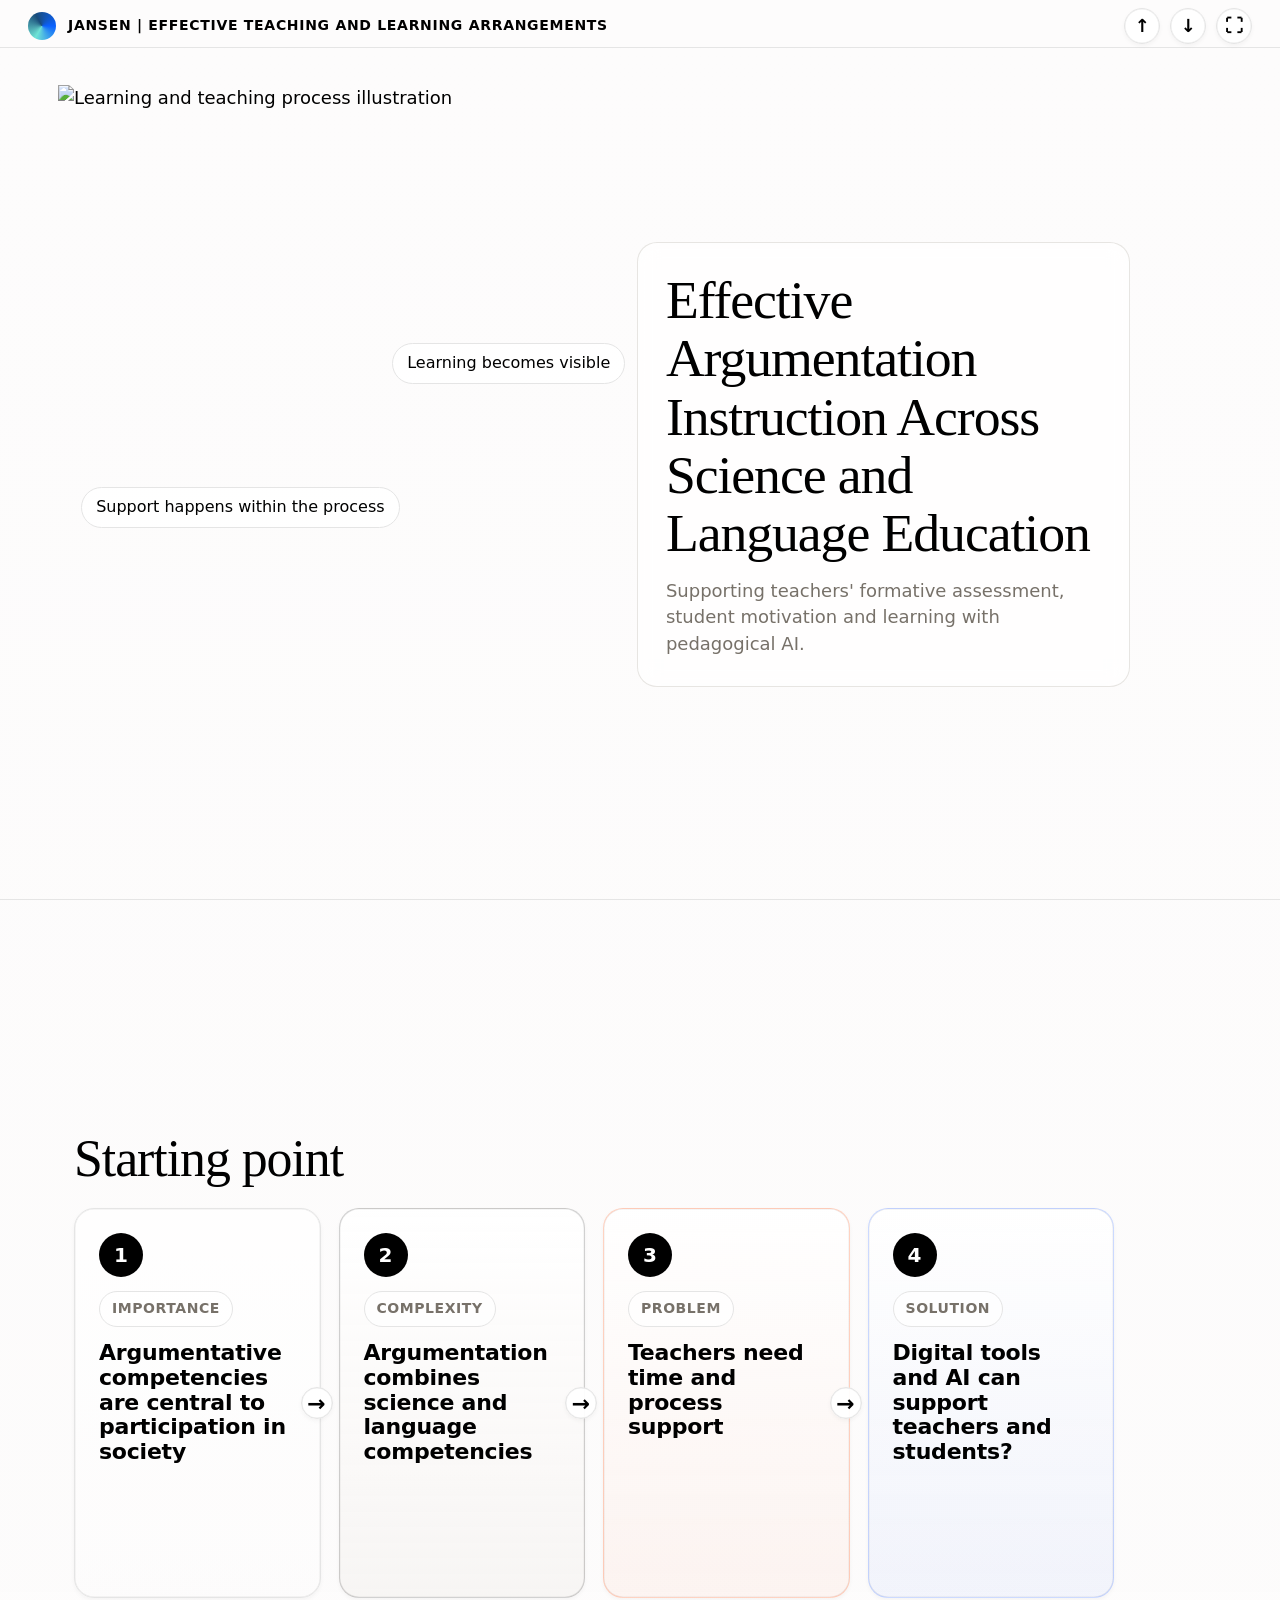
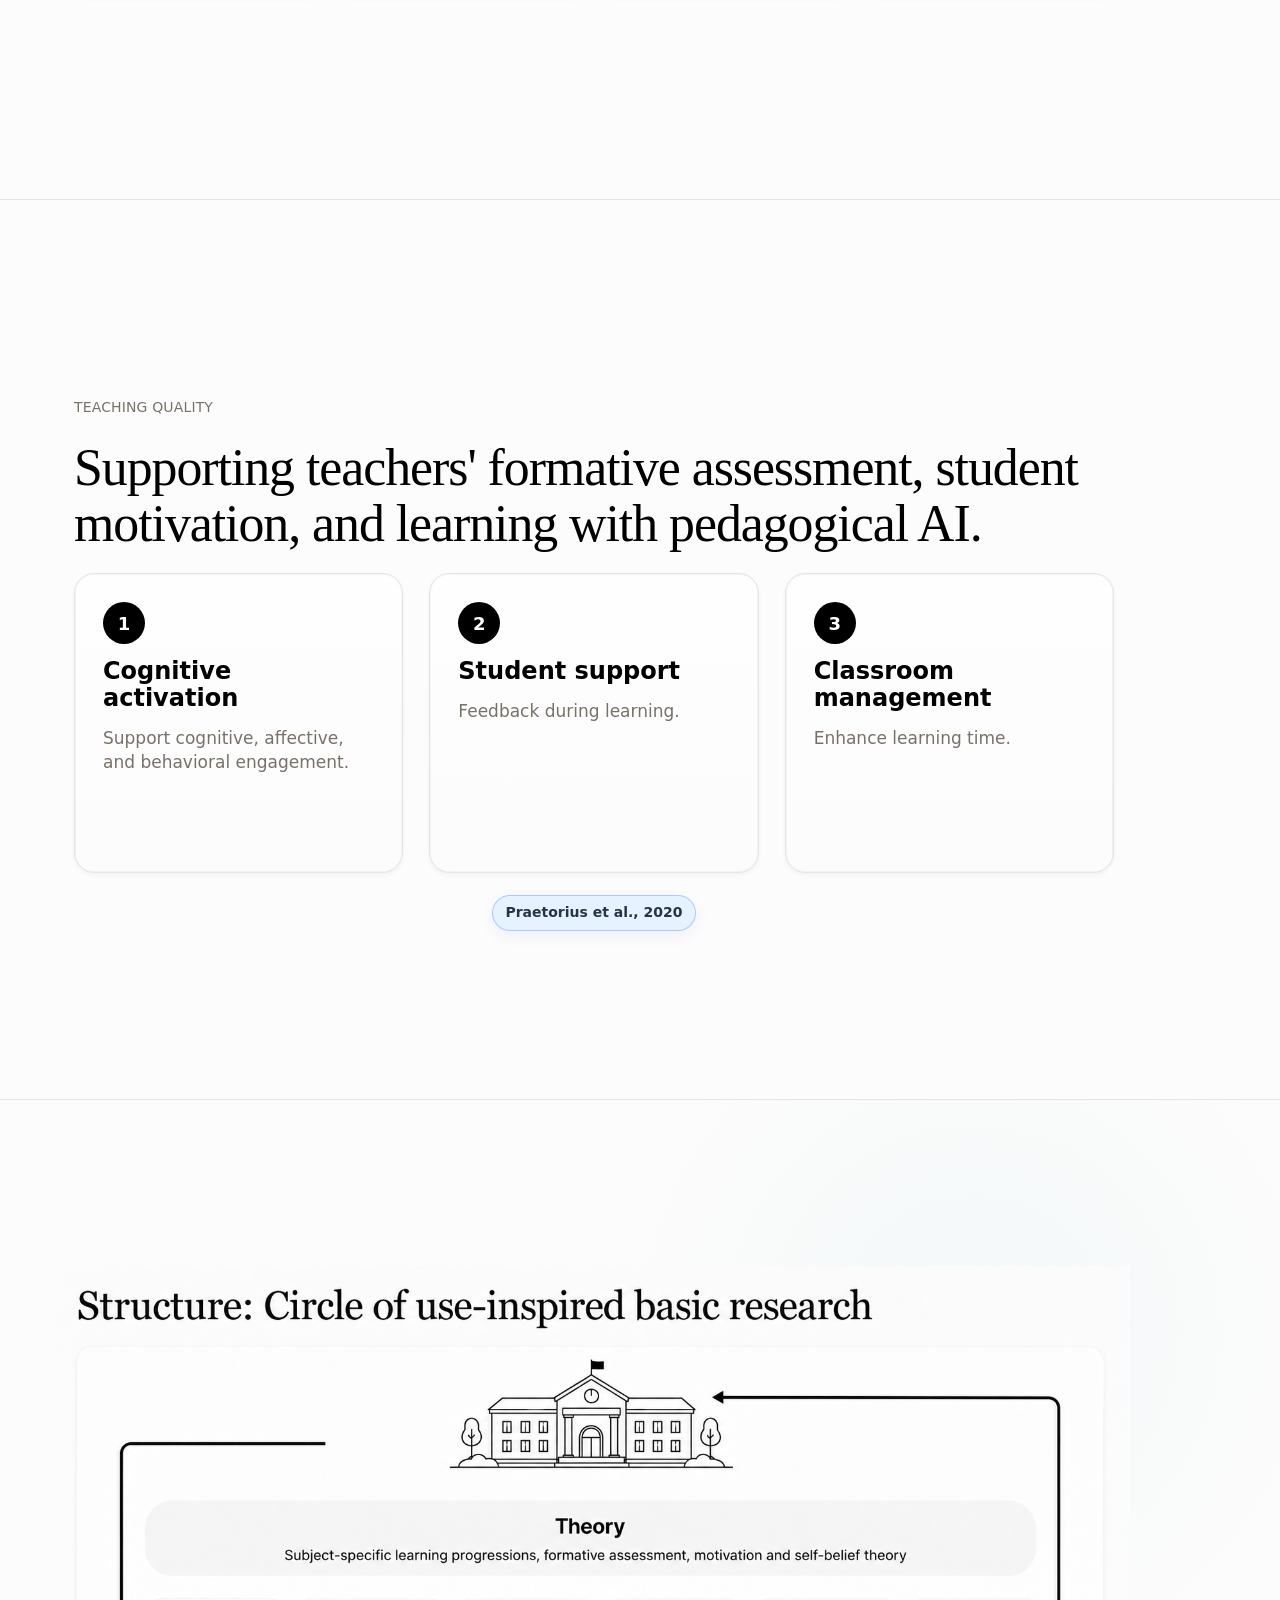
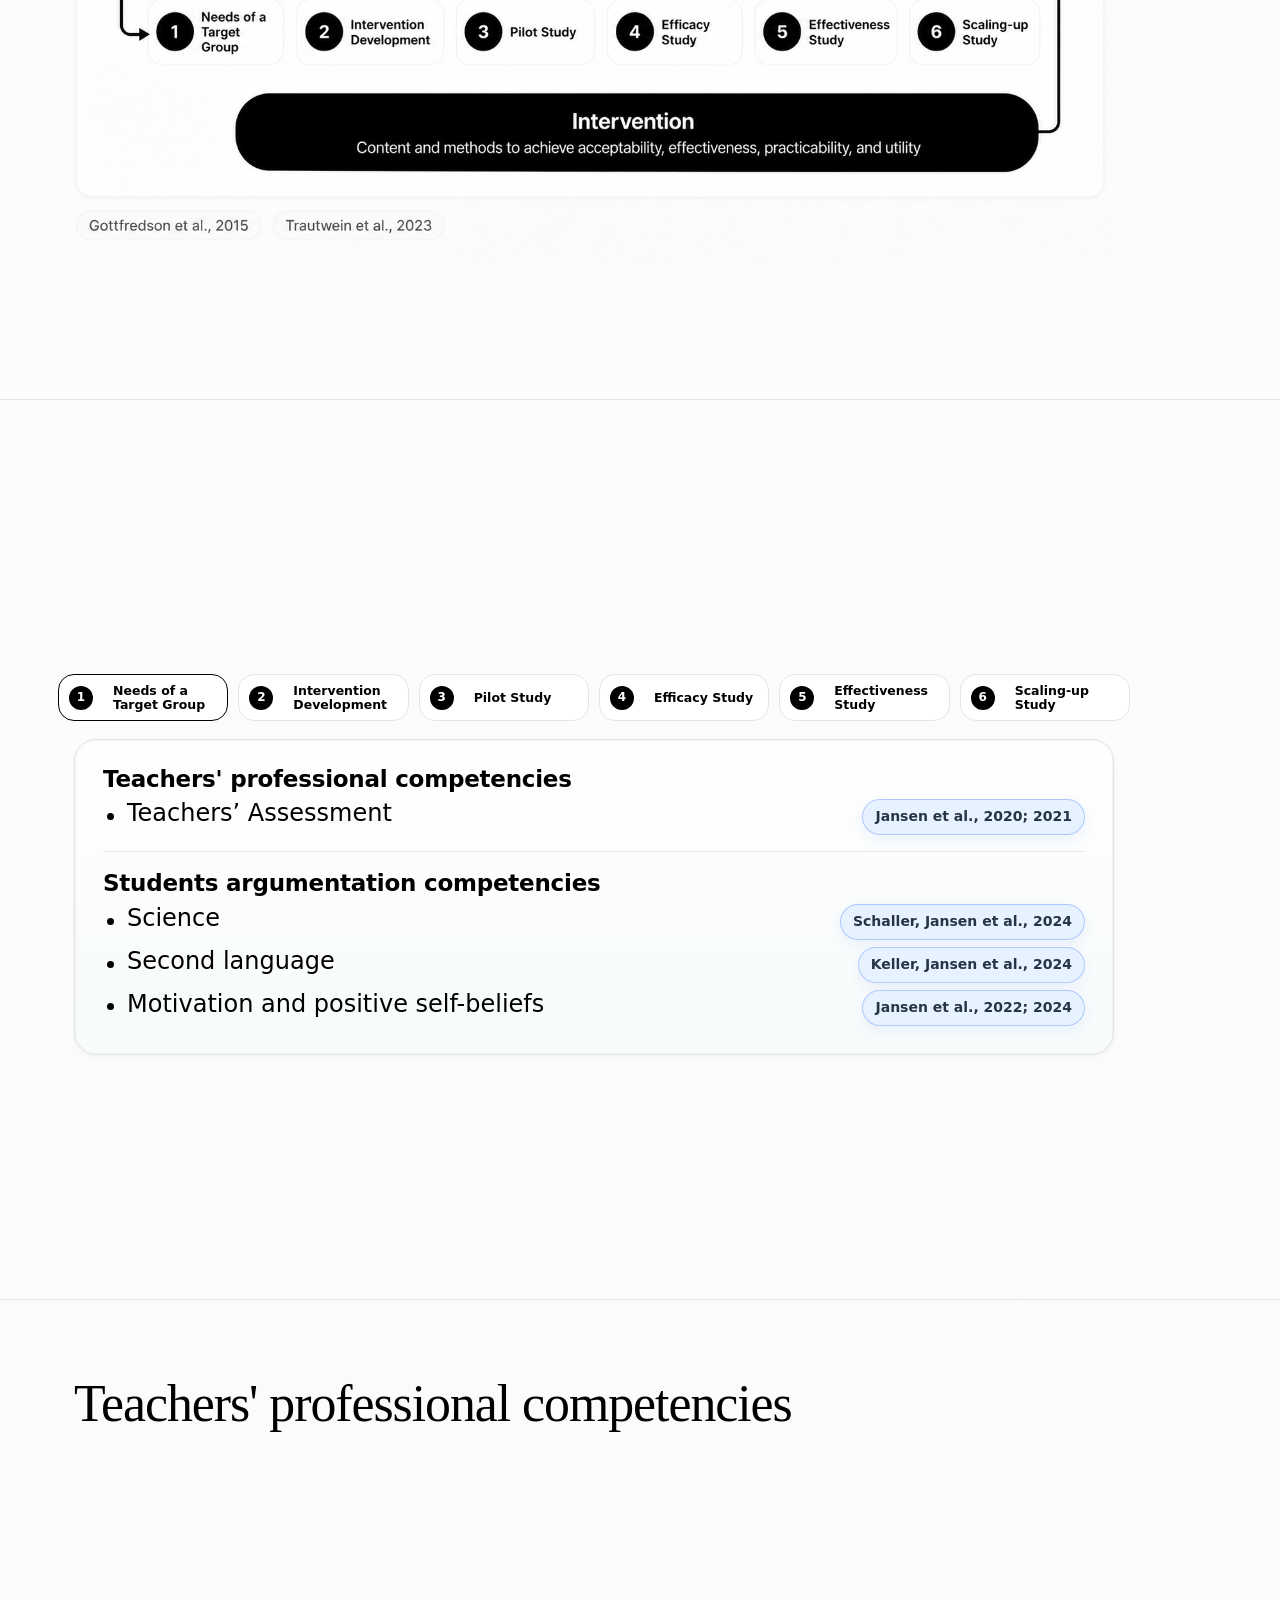
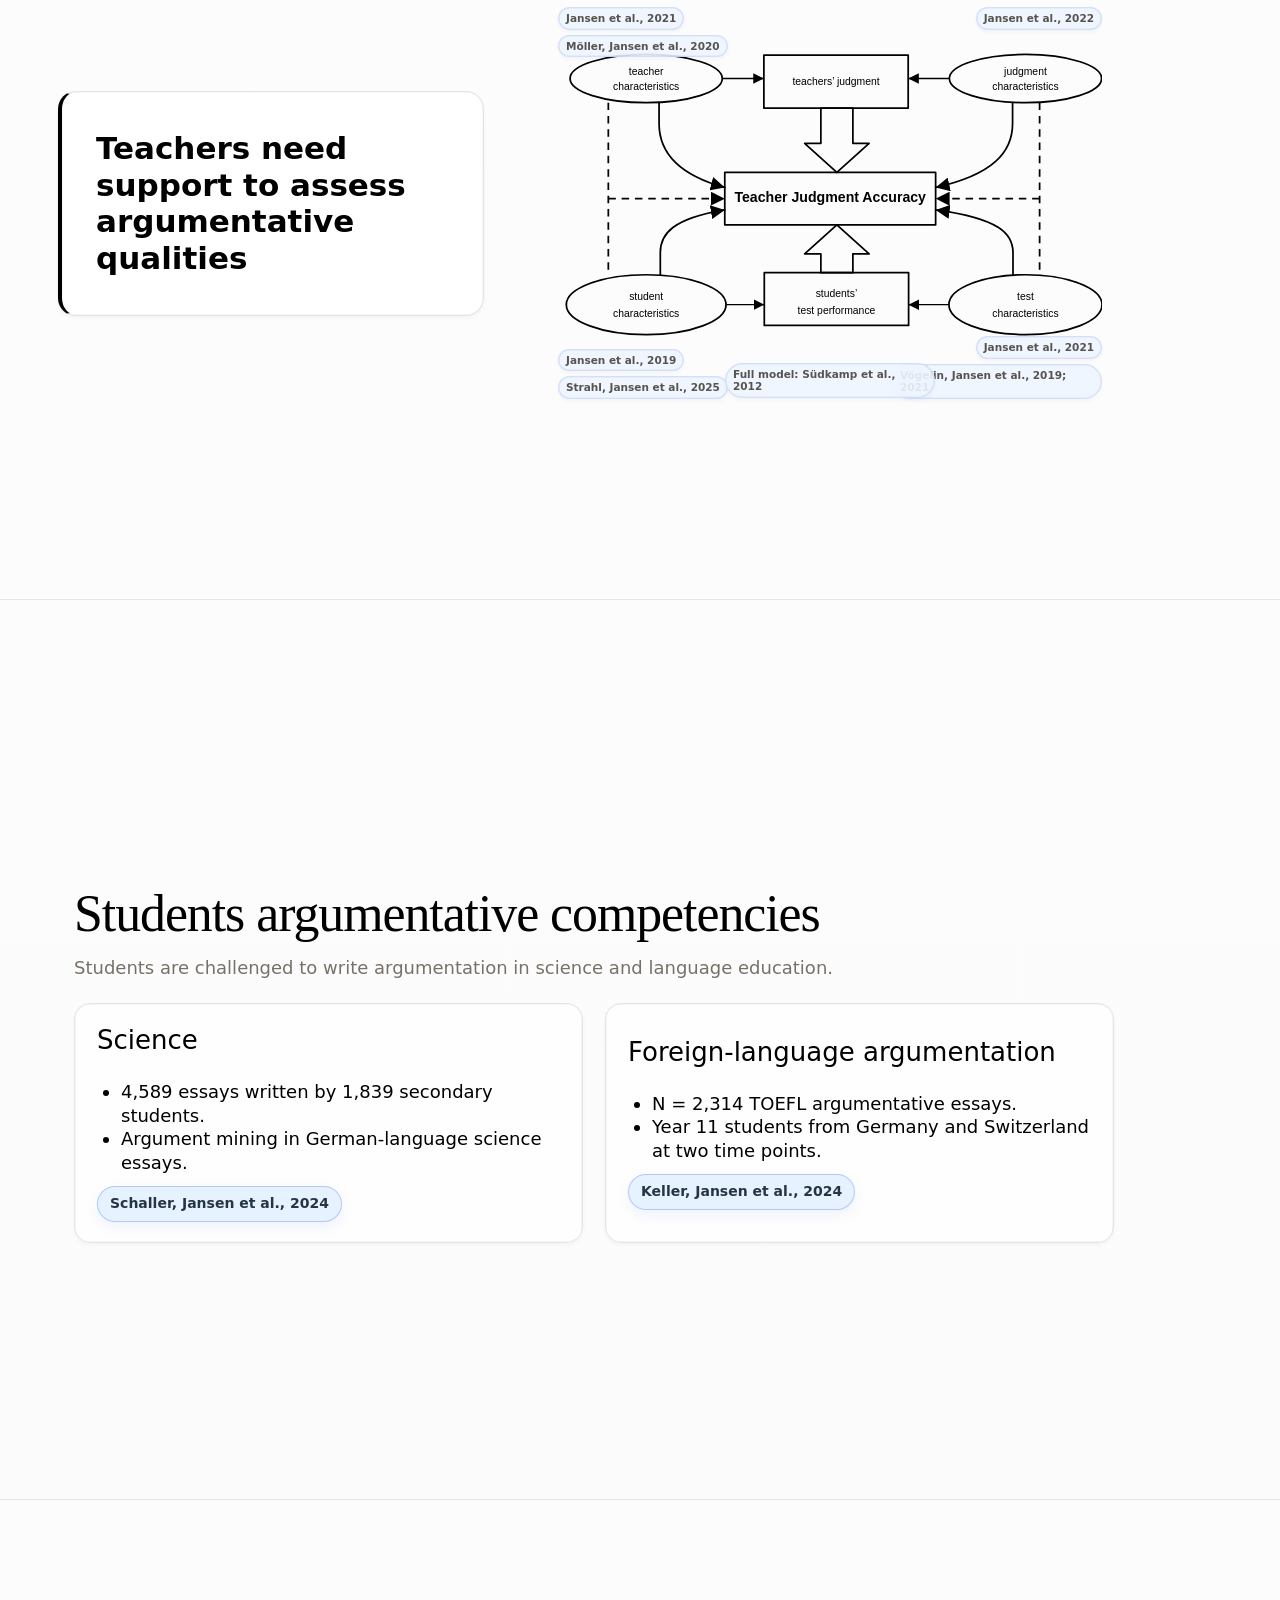
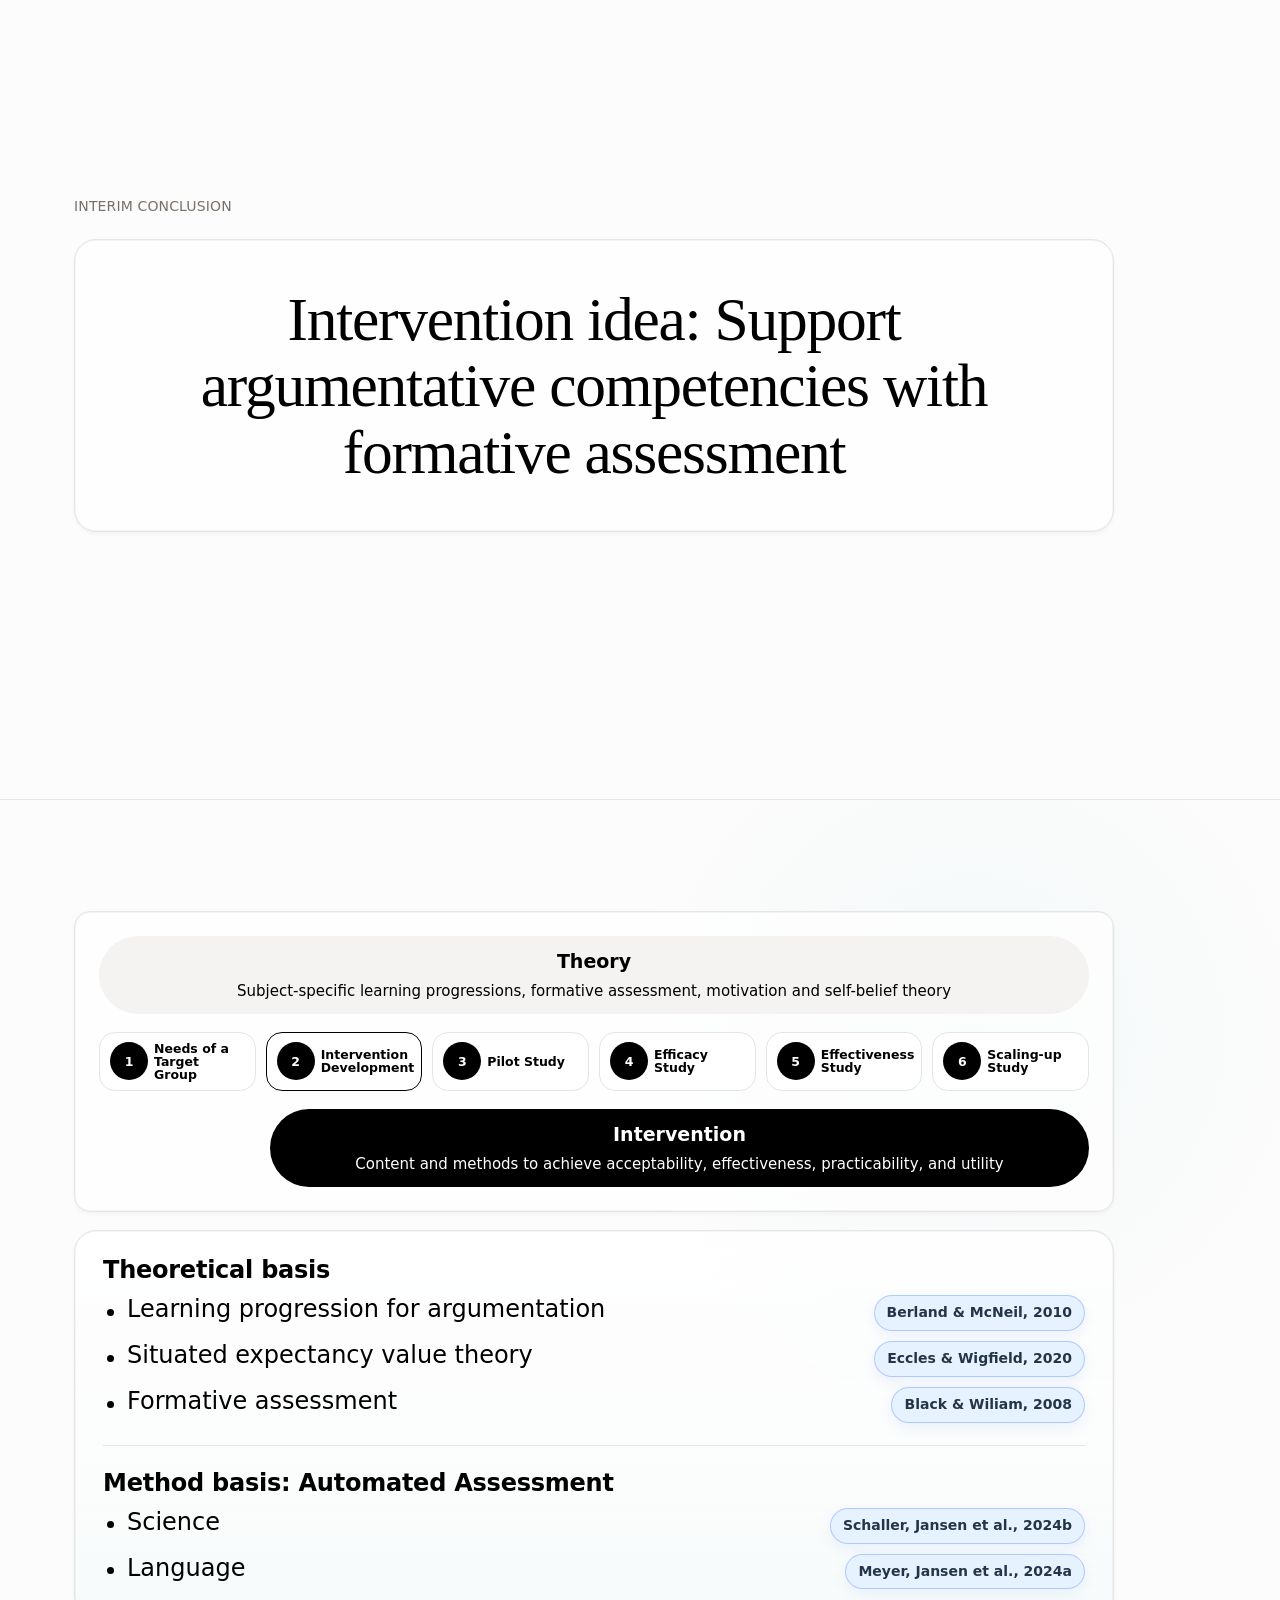
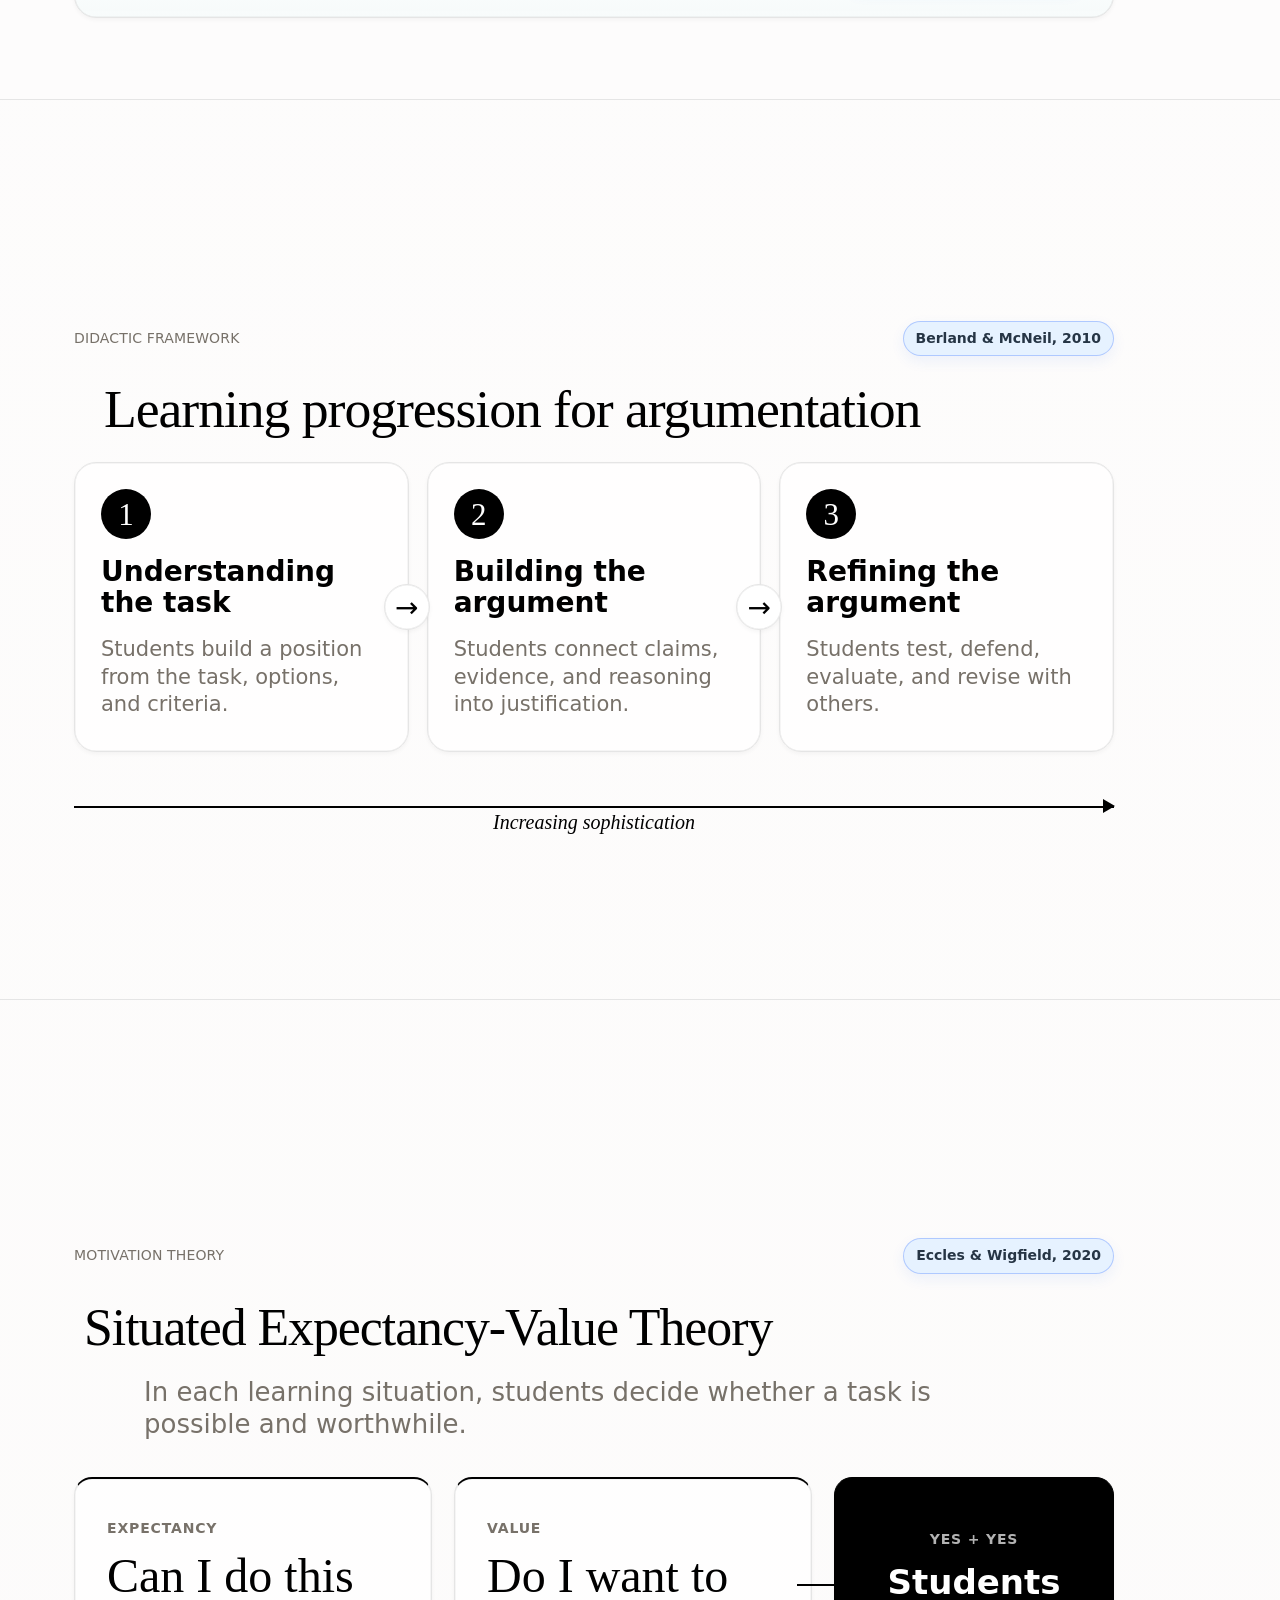
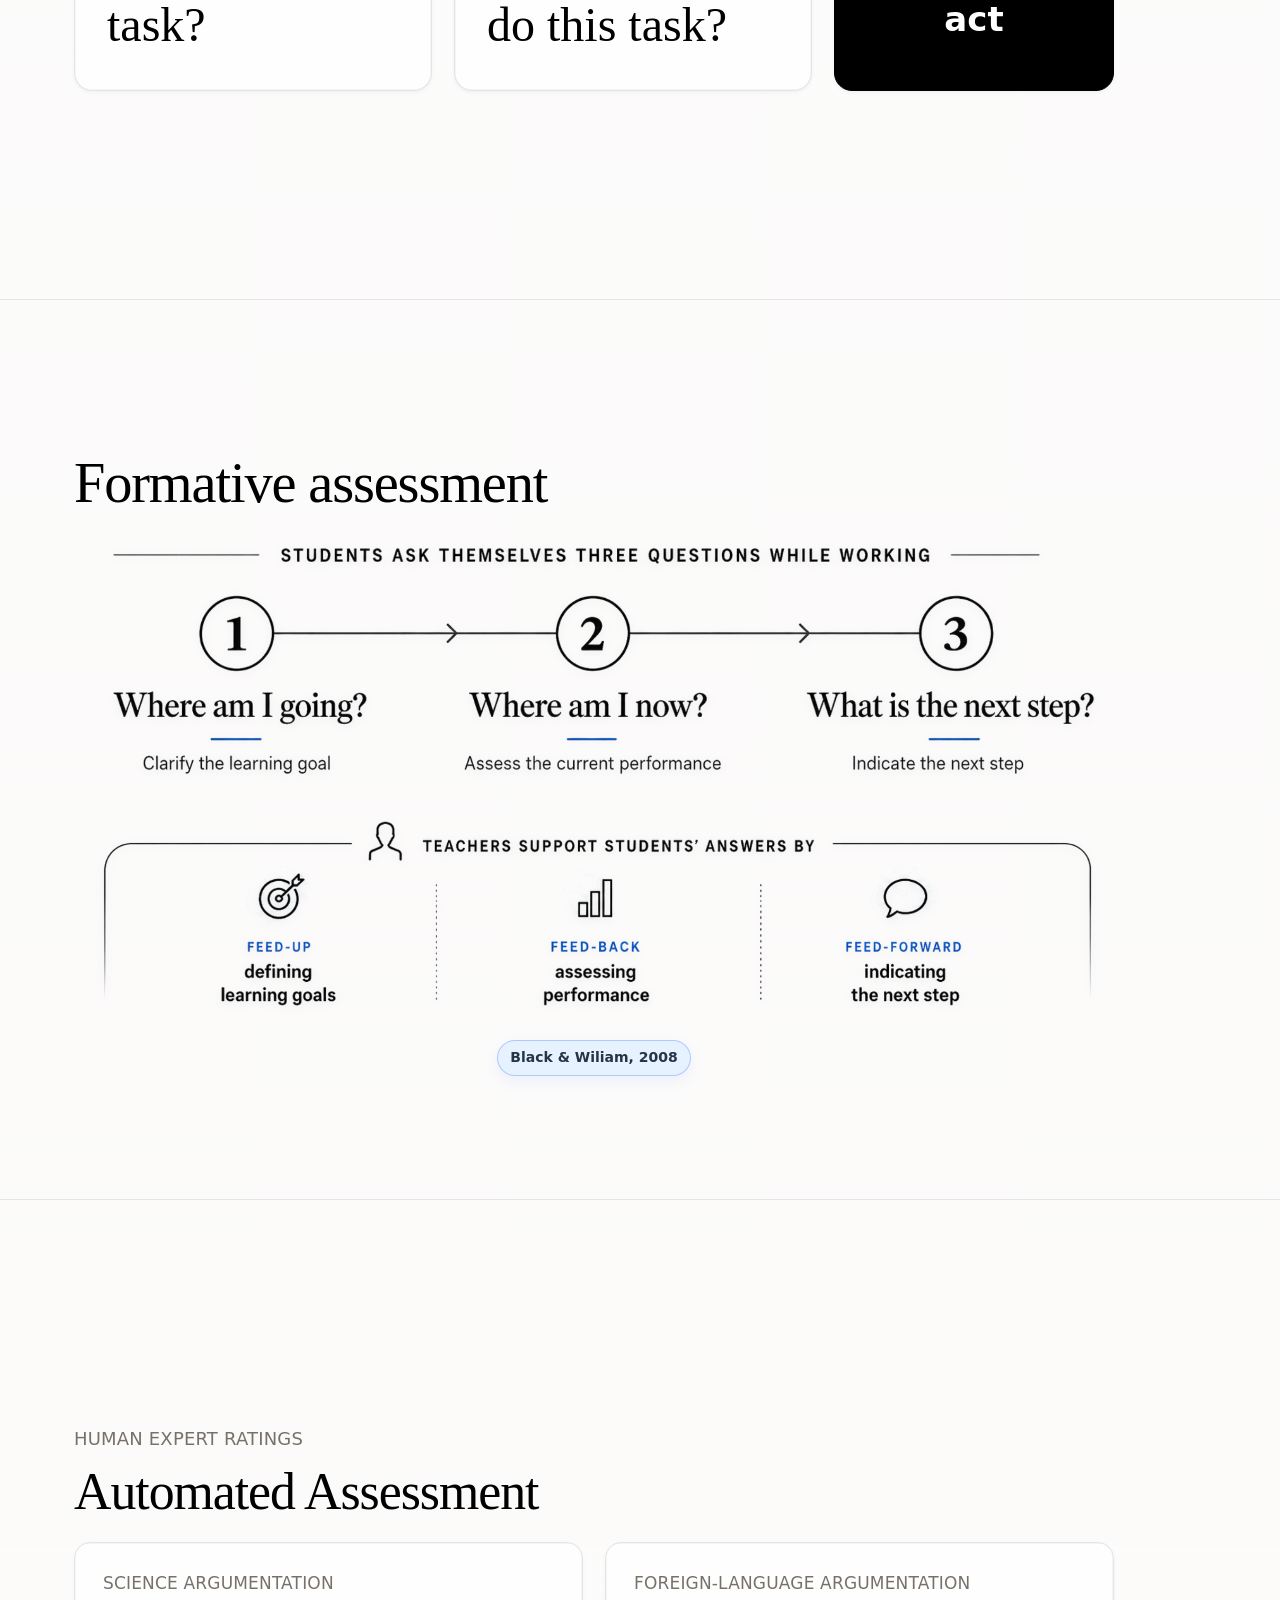
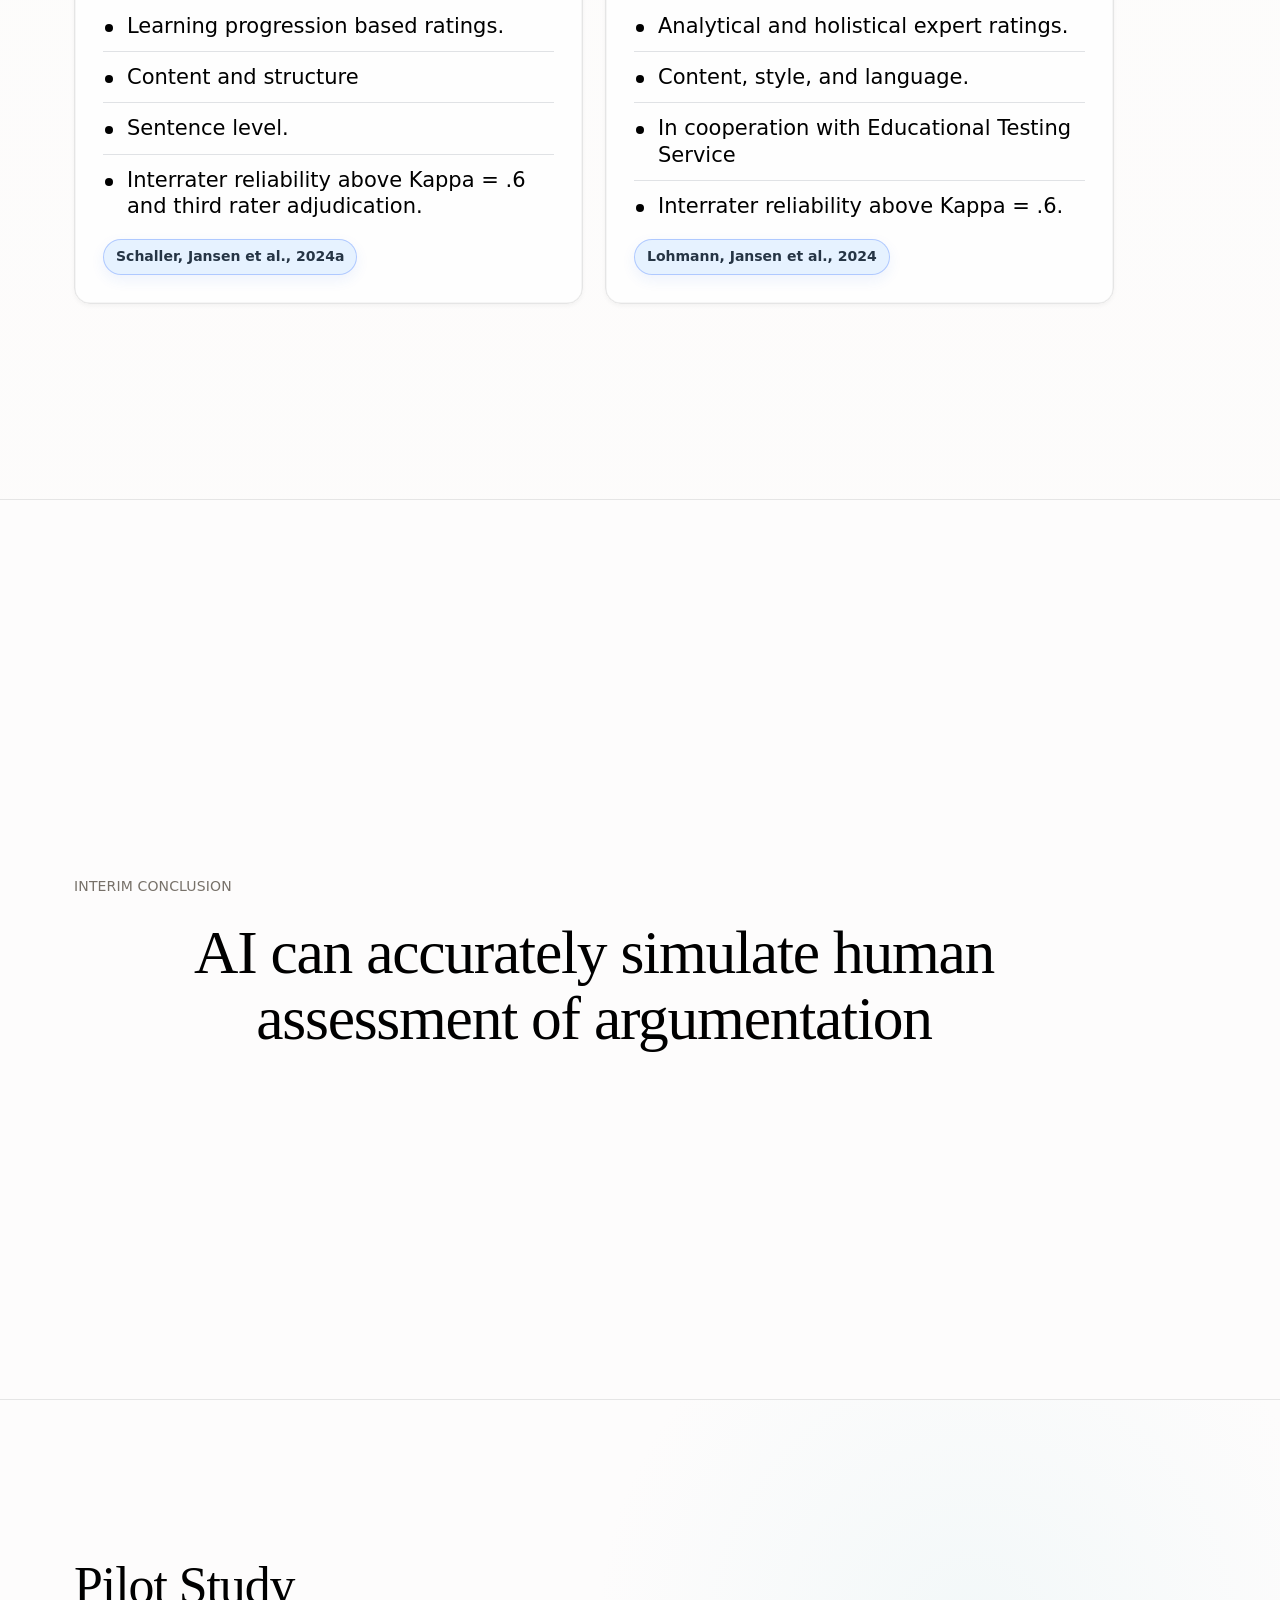
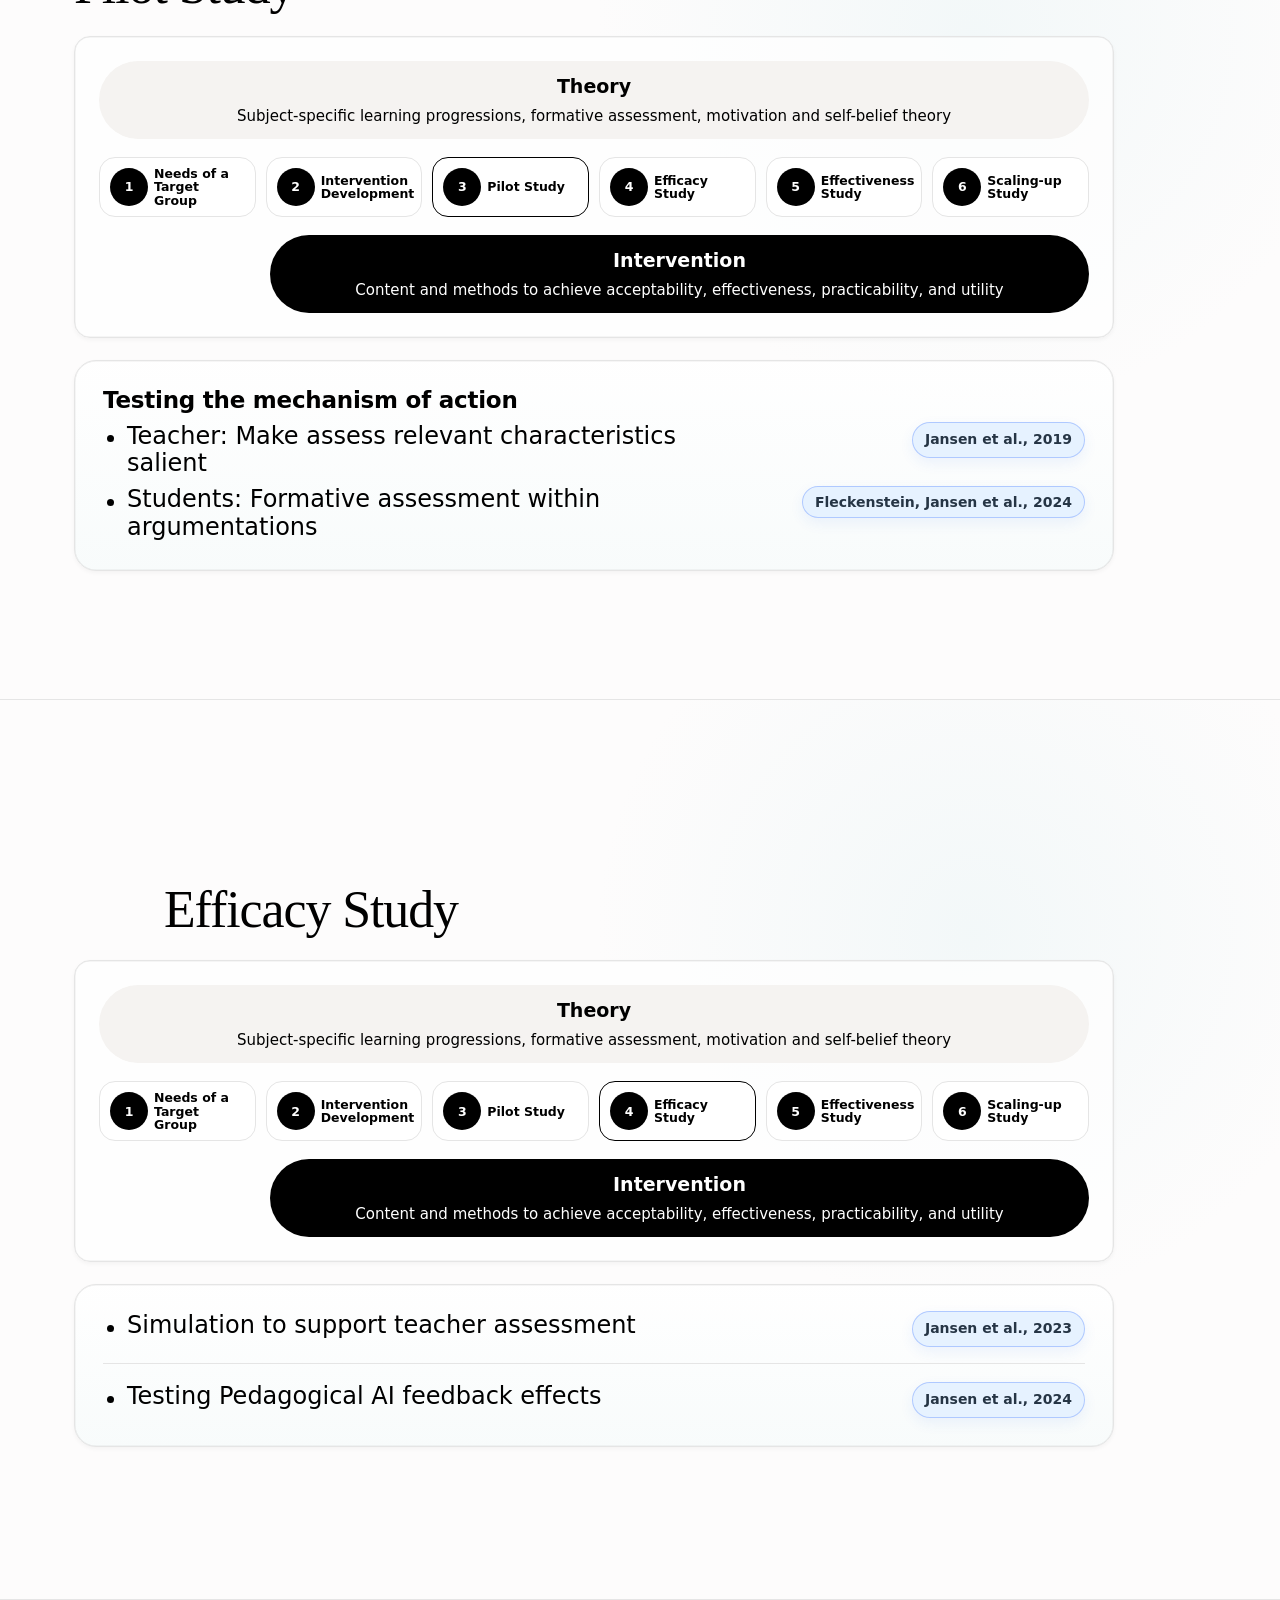
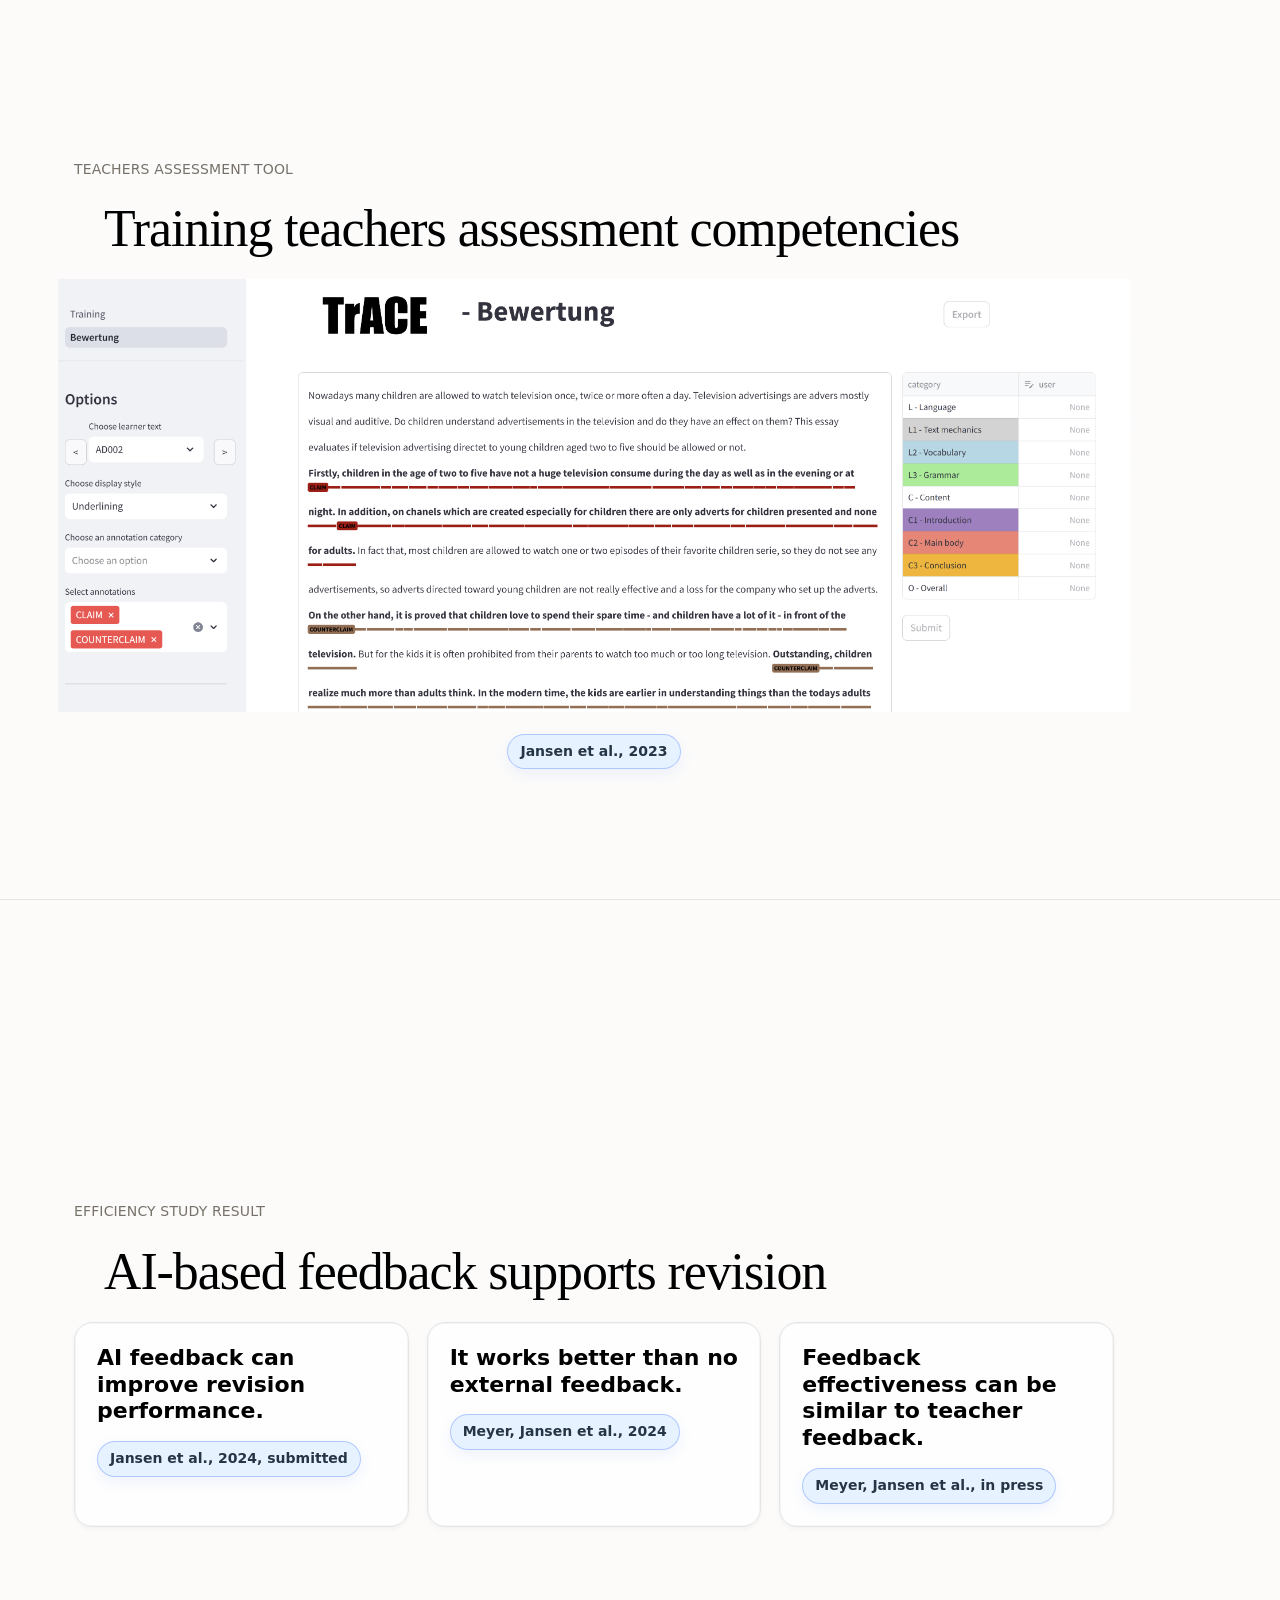
==== commit b1e94d6c: "Update published Tuebingen talk" ====
--- a/index.html
+++ b/index.html
@@ -428,7 +428,7 @@
       </section>
 
       <section class="slide structure efficiency-structure" id="efficiency-structure" data-stage="efficacy">
-        <h1>Efficiency Study</h1>
+        <h1>Efficacy Study</h1>
         <div class="cycle-card cycle-card--compact">
           <div class="theory-band"><strong>Theory</strong><span>Subject-specific learning progressions, formative assessment, motivation and self-belief theory</span></div>
           <div class="stage-row">
@@ -716,24 +716,6 @@
         </div>
       </section>
 
-      <section class="slide current-work-break" id="current-work-challenge" data-stage="theory">
-        <p class="eyebrow">Challenge</p>
-        <h1>Students use generative AI while writing argumentations</h1>
-        <div class="current-work-break__grid">
-          <article>
-            <span>New learning environment</span>
-            <p>Students can ask AI for ideas, formulations, structure, and revision support during the writing process.</p>
-          </article>
-          <article>
-            <span>New assessment challenge</span>
-            <p>We need to understand what students do with generative AI and how this changes argumentation, motivation, and learning.</p>
-          </article>
-        </div>
-        <div class="current-work-pointer">
-          <span>Current work</span>
-        </div>
-      </section>
-
       <section class="slide pisa" id="pisa" data-stage="theory">
         <p class="eyebrow">Current work · PISA Foreign Language Assessment</p>
         <img class="pisa-logo" src="assets/pisa_oecd_logo.jpeg" alt="PISA OECD logo" />
@@ -932,28 +914,9 @@
       </section>
 
       <section class="slide hero summary-hero" id="summary-contribution" data-stage="theory">
-        <div class="summary-logo-ring" aria-label="Potential institutional context">
-          <figure class="summary-logo summary-logo--tuese">
-            <img src="assets/tuese_logo_square.png" alt="Tübingen School of Education logo" />
-          </figure>
-          <figure class="summary-logo summary-logo--hib">
-            <img src="assets/hib_logo_square.png" alt="Hector-Institut für Empirische Bildungsforschung logo" />
-          </figure>
-          <figure class="summary-logo summary-logo--lead">
-            <img src="assets/lead_graduate_school_research_network_logo.png" alt="LEAD Graduate School and Research Network logo" />
-          </figure>
-          <figure class="summary-logo summary-logo--hector">
-            <img src="assets/ai_hector_fund_logo.png" alt="AI Hector Fund logo" />
-            <figcaption>AI Hector Fund</figcaption>
-          </figure>
-          <figure class="summary-logo summary-logo--iwm">
-            <img src="assets/iwm_logo_square.png" alt="Leibniz-Institut für Wissensmedien logo" />
-          </figure>
-        </div>
-        <div class="hero-copy summary-contribution-copy">
-          <p class="eyebrow">Target contribution</p>
-          <h1>Making learning and teaching more effective across subjects and contexts using the circle of use-inspired basic research.</h1>
-        </div>
+        <figure class="summary-network-figure">
+          <img src="assets/target_contribution_network_with_reference_annotations.png" alt="Target contribution network connecting the Tübingen School of Education, LEAD, TüCeDE, Hector Institute, IWM, and AI Hector Fund with collaboration annotations." />
+        </figure>
       </section>
 
       <section class="slide team" id="scaling">
--- a/style.css
+++ b/style.css
@@ -343,13 +343,26 @@
   grid-template-columns: 1fr;
   place-items: center;
   overflow: hidden;
-  background:
-    radial-gradient(circle at 50% 45%, rgba(255, 255, 255, 0.96), rgba(250, 249, 247, 0.9) 58%, rgba(250, 249, 247, 0.84)),
-    var(--paper);
+  padding: 58px 52px 34px;
+  background: var(--paper);
 }
 
 .summary-hero::before {
   content: none;
+}
+
+.summary-network-figure {
+  width: min(1168px, calc(100vw - 84px));
+  margin: 0;
+  z-index: 1;
+}
+
+.summary-network-figure img {
+  width: 100%;
+  height: auto;
+  max-height: calc(100vh - 78px);
+  object-fit: contain;
+  filter: drop-shadow(0 18px 32px rgba(15, 23, 42, 0.06));
 }
 
 .summary-hero .hero-copy {
@@ -837,13 +850,14 @@
   display: inline-flex;
   width: max-content;
   max-width: 100%;
-  padding: 6px 10px;
-  border: 1px solid rgba(4, 71, 255, 0.12);
+  padding: 7px 12px;
+  border: 1px solid rgba(4, 71, 255, 0.24);
   border-radius: 999px;
-  background: rgba(238, 246, 255, 0.9);
-  color: #57534f;
-  font-size: 13px;
-  font-weight: 560;
+  background: rgba(229, 242, 255, 0.96);
+  color: #263545;
+  font-size: 14px;
+  font-weight: 620;
+  box-shadow: 0 5px 14px rgba(37, 99, 235, 0.08);
 }
 
 button.ref {
@@ -3018,12 +3032,12 @@
   position: absolute;
   left: 0;
   width: min(292px, 100%);
-  padding: 7px 10px;
-  border: 1px solid rgba(4, 71, 255, 0.12);
+  padding: 8px 11px;
+  border: 1px solid rgba(4, 71, 255, 0.24);
   border-radius: 18px;
-  background: rgba(238, 246, 255, 0.9);
-  color: #57534f;
-  box-shadow: var(--shadow);
+  background: rgba(229, 242, 255, 0.96);
+  color: #263545;
+  box-shadow: 0 10px 22px rgba(37, 99, 235, 0.1);
 }
 
 .story-ref-pill::before {
@@ -3059,8 +3073,8 @@
 .story-reference-rail span {
   display: block;
   margin-bottom: 3px;
-  color: var(--muted);
-  font-size: 9px;
+  color: #46515c;
+  font-size: 9.5px;
   font-weight: 800;
   letter-spacing: 0.06em;
   line-height: 1.08;
@@ -3069,9 +3083,9 @@
 
 .story-reference-rail p {
   margin: 0;
-  color: var(--muted);
-  font-size: 10.5px;
-  font-weight: 520;
+  color: #263545;
+  font-size: 11.3px;
+  font-weight: 600;
   line-height: 1.13;
 }
 
